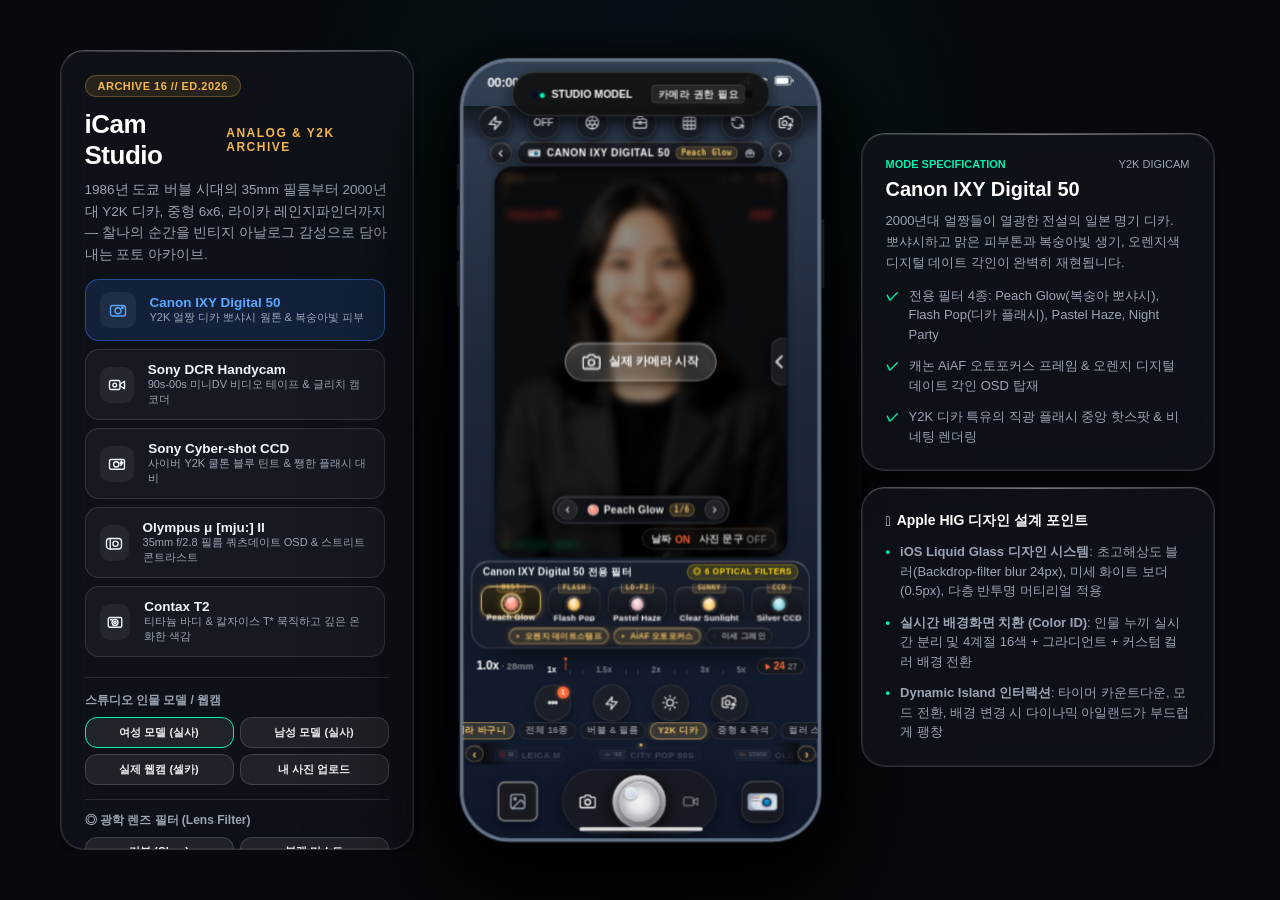
==== index.html @ 98244a09 "feat(devices): implement DeviceDetector Web APIs and universal multi-device responsive engine - Impl" ====
<!DOCTYPE html>
<html lang="ko">
<head>
  <meta charset="UTF-8">
  <meta name="viewport" content="width=device-width, initial-scale=1.0, maximum-scale=1.0, user-scalable=no, viewport-fit=cover">
  <meta name="apple-mobile-web-app-capable" content="yes">
  <meta name="apple-mobile-web-app-status-bar-style" content="black-translucent">
  <meta name="apple-mobile-web-app-title" content="SnapStudio">
  <meta name="format-detection" content="telephone=no">
  <meta name="theme-color" content="#000000">
  <title>SnapStudio - 올인원 감성 & 프로필 카메라 (iPhone 16 Pro MVP)</title>
  <link rel="stylesheet" href="style.css">
  <!-- Phosphor Icons or Clean SVG icons embedded -->
</head>
<body>

  <!-- Floating Fluid Fullscreen Exit Pill (Visible only in fluid fullscreen mode) -->
  <button id="btn-exit-fluid" class="fluid-exit-pill" style="display: none;" title="시뮬레이터 모드로 복귀">
    <svg width="12" height="12" viewBox="0 0 24 24" fill="none" stroke="currentColor" stroke-width="2.5"><rect x="5" y="2" width="14" height="20" rx="3"/><line x1="12" y1="18" x2="12.01" y2="18"/></svg>
    <span>📱 기기 프레임 모드로 복귀</span>
  </button>

  <!-- Outer Desktop Showcase Wrapper -->
  <div class="showcase-container">
    
    <!-- Left Sidebar: Project Overview & Mode Navigation -->
    <aside class="showcase-panel left-panel">
      <div class="panel-card">
        <div class="brand-badge">ARCHIVE 16 // ED.2026</div>
        <h1 class="panel-title">
          <span>iCam Studio</span>
          <span style="font-size: 12px; color: var(--accent-gold); font-weight: 700; letter-spacing: 1.5px; text-transform: uppercase;">Analog & Y2K Archive</span>
        </h1>
        <p class="panel-desc">
          1986년 도쿄 버블 시대의 35mm 필름부터 2000년대 Y2K 디카, 중형 6x6, 라이카 레인지파인더까지 — 찰나의 순간을 빈티지 아날로그 감성으로 담아내는 포토 아카이브.
        </p>

        <!-- 6 Iconic Cameras Rack Selectors -->
        <div class="panel-modes">
          <button class="panel-mode-btn active" data-cam="canon-ixy" id="p-cam-ixy">
            <div class="panel-mode-icon"><svg width="18" height="18" viewBox="0 0 24 24" fill="none" stroke="currentColor" stroke-width="1.8" stroke-linecap="round" stroke-linejoin="round"><rect x="2" y="6" width="20" height="14" rx="3"/><circle cx="12" cy="13" r="4"/><circle cx="18" cy="9" r="1" fill="currentColor"/></svg></div>
            <div>
              <div style="font-weight: 600;">Canon IXY Digital 50</div>
              <div style="font-size: 11px; color: var(--text-secondary);">Y2K 얼짱 디카 뽀샤시 웜톤 & 복숭아빛 피부</div>
            </div>
          </button>

          <button class="panel-mode-btn" data-cam="sony-handycam" id="p-cam-handy">
            <div class="panel-mode-icon"><svg width="18" height="18" viewBox="0 0 24 24" fill="none" stroke="currentColor" stroke-width="1.8" stroke-linecap="round" stroke-linejoin="round"><path d="m22 7-6 4v2l6 4V7z"/><rect x="2" y="6" width="14" height="12" rx="2"/><circle cx="9" cy="12" r="2.5"/></svg></div>
            <div>
              <div style="font-weight: 600;">Sony DCR Handycam</div>
              <div style="font-size: 11px; color: var(--text-secondary);">90s-00s 미니DV 비디오 테이프 & 글리치 캠코더</div>
            </div>
          </button>

          <button class="panel-mode-btn" data-cam="sony-cybershot" id="p-cam-cyber">
            <div class="panel-mode-icon"><svg width="18" height="18" viewBox="0 0 24 24" fill="none" stroke="currentColor" stroke-width="1.8" stroke-linecap="round" stroke-linejoin="round"><rect x="2" y="6" width="20" height="13" rx="2"/><circle cx="11" cy="12.5" r="3.5"/><polygon points="18 8 16 11 18 11 17 14 20 10 18 10" fill="currentColor"/></svg></div>
            <div>
              <div style="font-weight: 600;">Sony Cyber-shot CCD</div>
              <div style="font-size: 11px; color: var(--text-secondary);">사이버 Y2K 쿨톤 블루 틴트 & 쨍한 플래시 대비</div>
            </div>
          </button>

          <button class="panel-mode-btn" data-cam="olympus-mju" id="p-cam-olympus">
            <div class="panel-mode-icon"><svg width="18" height="18" viewBox="0 0 24 24" fill="none" stroke="currentColor" stroke-width="1.8" stroke-linecap="round" stroke-linejoin="round"><rect x="2" y="6" width="20" height="14" rx="4"/><path d="M7 6v14"/><circle cx="14" cy="13" r="3.5"/></svg></div>
            <div>
              <div style="font-weight: 600;">Olympus μ [mju:] II</div>
              <div style="font-size: 11px; color: var(--text-secondary);">35mm f/2.8 필름 쿼츠데이트 OSD & 스트리트 콘트라스트</div>
            </div>
          </button>

          <button class="panel-mode-btn" data-cam="contax-t2" id="p-cam-contax">
            <div class="panel-mode-icon"><svg width="18" height="18" viewBox="0 0 24 24" fill="none" stroke="currentColor" stroke-width="1.8" stroke-linecap="round" stroke-linejoin="round"><rect x="3" y="6" width="18" height="13" rx="2"/><circle cx="12" cy="12.5" r="4"/><circle cx="12" cy="12.5" r="1.5"/><line x1="6" y1="9" x2="8" y2="9"/></svg></div>
            <div>
              <div style="font-weight: 600;">Contax T2</div>
              <div style="font-size: 11px; color: var(--text-secondary);">티타늄 바디 & 칼자이스 T* 묵직하고 깊은 온화한 색감</div>
            </div>
          </button>

          <button class="panel-mode-btn" data-cam="ricoh-gr" id="p-cam-ricoh">
            <div class="panel-mode-icon"><svg width="18" height="18" viewBox="0 0 24 24" fill="none" stroke="currentColor" stroke-width="1.8" stroke-linecap="round" stroke-linejoin="round"><rect x="2" y="6" width="20" height="13" rx="2"/><circle cx="10" cy="12.5" r="3.5"/><path d="M17 10h3v5h-3z"/></svg></div>
            <div>
              <div style="font-weight: 600;">Ricoh GR Digital</div>
              <div style="font-size: 11px; color: var(--text-secondary);">모리야마 다이도 고대비 흑백 & 스냅 포커스 슈터</div>
            </div>
          </button>

          <button class="panel-mode-btn" data-cam="leica-m" id="p-cam-leica">
            <div class="panel-mode-icon"><svg width="18" height="18" viewBox="0 0 24 24" fill="none" stroke="currentColor" stroke-width="1.8" stroke-linecap="round" stroke-linejoin="round"><rect x="2" y="6" width="20" height="13" rx="2"/><circle cx="13" cy="12.5" r="4"/><circle cx="6" cy="9.5" r="1.5" fill="#ff453a" stroke="#ff453a"/><rect x="16" y="8" width="3" height="2" rx="0.5"/></svg></div>
            <div>
              <div style="font-weight: 600;">Leica M System</div>
              <div style="font-size: 11px; color: var(--text-secondary);">레인지파인더 이중합치 포커스 & 즈미룩스 50mm 톤</div>
            </div>
          </button>

          <button class="panel-mode-btn" data-cam="citypop-80s" id="p-cam-citypop">
            <div class="panel-mode-icon"><svg width="18" height="18" viewBox="0 0 24 24" fill="none" stroke="currentColor" stroke-width="1.8" stroke-linecap="round" stroke-linejoin="round"><rect x="2" y="5" width="20" height="14" rx="2"/><circle cx="8" cy="12" r="2.5"/><circle cx="16" cy="12" r="2.5"/><path d="M8 14.5h8"/></svg></div>
            <div>
              <div style="font-weight: 600;">City Pop 80s</div>
              <div style="font-size: 11px; color: var(--text-secondary);">80년대 레트로 카세트 OSD & 퍼플/앰버 선셋 네온</div>
            </div>
          </button>

          <button class="panel-mode-btn" data-cam="oldfilm-35mm" id="p-cam-oldfilm">
            <div class="panel-mode-icon"><svg width="18" height="18" viewBox="0 0 24 24" fill="none" stroke="currentColor" stroke-width="1.8" stroke-linecap="round" stroke-linejoin="round"><rect x="4" y="4" width="12" height="16" rx="2"/><rect x="16" y="8" width="4" height="8" rx="1"/><circle cx="10" cy="8" r="1.5"/><circle cx="10" cy="12" r="1.5"/><circle cx="10" cy="16" r="1.5"/></svg></div>
            <div>
              <div style="font-weight: 600;">Old Film 35mm</div>
              <div style="font-size: 11px; color: var(--text-secondary);">CineStill 붉은 할레이션 & 코닥 포트라 400 필름</div>
            </div>
          </button>

          <button class="panel-mode-btn" data-cam="instax-mini" id="p-cam-instax">
            <div class="panel-mode-icon"><svg width="18" height="18" viewBox="0 0 24 24" fill="none" stroke="currentColor" stroke-width="1.8" stroke-linecap="round" stroke-linejoin="round"><rect x="4" y="3" width="16" height="18" rx="2"/><rect x="6.5" y="5.5" width="11" height="10" rx="1"/><circle cx="12" cy="18" r="0.75" fill="currentColor"/></svg></div>
            <div>
              <div style="font-weight: 600;">Fuji Instax & Polaroid</div>
              <div style="font-size: 11px; color: var(--text-secondary);">서명 프레임 즉석인화 & 파스텔 아날로그 감성</div>
            </div>
          </button>

          <button class="panel-mode-btn" data-cam="sihyun-color" id="p-cam-color">
            <div class="panel-mode-icon"><svg width="18" height="18" viewBox="0 0 24 24" fill="none" stroke="currentColor" stroke-width="1.8" stroke-linecap="round" stroke-linejoin="round"><circle cx="12" cy="12" r="9"/><circle cx="12" cy="7" r="1.5" fill="currentColor"/><circle cx="16" cy="10" r="1.5" fill="currentColor"/><circle cx="15" cy="15" r="1.5" fill="currentColor"/><circle cx="9" cy="14" r="1.5" fill="currentColor"/></svg></div>
            <div>
              <div style="font-weight: 600;">Personal Color Studio</div>
              <div style="font-size: 11px; color: var(--accent-mint); font-weight: 700;">실시간 배경색·사진 라이브 치환 스튜디오</div>
            </div>
          </button>

          <button class="panel-mode-btn" data-cam="passport-id" id="p-cam-passport">
            <div class="panel-mode-icon"><svg width="18" height="18" viewBox="0 0 24 24" fill="none" stroke="currentColor" stroke-width="1.8" stroke-linecap="round" stroke-linejoin="round"><rect x="3" y="4" width="18" height="16" rx="2"/><circle cx="9" cy="11" r="2.5"/><path d="M5.5 17c0-2 1.5-3 3.5-3s3.5 1 3.5 3"/><line x1="14" y1="9" x2="19" y2="9"/><line x1="14" y1="13" x2="19" y2="13"/></svg></div>
            <div>
              <div style="font-weight: 600;">여권 / 신분증 규격 카메라</div>
              <div style="font-size: 11px; color: var(--text-secondary);">정수리·눈·턱 정밀 규격선 & 4x6 인화 시트</div>
            </div>
          </button>

          <button class="panel-mode-btn" data-cam="hasselblad-500cm" id="p-cam-hassel">
            <div class="panel-mode-icon"><svg width="18" height="18" viewBox="0 0 24 24" fill="none" stroke="currentColor" stroke-width="1.8" stroke-linecap="round" stroke-linejoin="round"><rect x="4" y="5" width="16" height="16" rx="2"/><circle cx="12" cy="13" r="4"/><path d="M7 5V3h10v2"/></svg></div>
            <div>
              <div style="font-weight: 600;">Hasselblad 500C/M</div>
              <div style="font-size: 11px; color: var(--text-secondary);">6x6 중형 웨이스트파인더 & 칼자이스 플라나 80mm</div>
            </div>
          </button>

          <button class="panel-mode-btn" data-cam="polaroid-sx70" id="p-cam-sx70">
            <div class="panel-mode-icon"><svg width="18" height="18" viewBox="0 0 24 24" fill="none" stroke="currentColor" stroke-width="1.8" stroke-linecap="round" stroke-linejoin="round"><path d="m3 19 3-11 12 3 3 8z"/><polygon points="6 8 12 4 18 11"/><circle cx="12" cy="14" r="2.5"/></svg></div>
            <div>
              <div style="font-weight: 600;">Polaroid SX-70</div>
              <div style="font-size: 11px; color: var(--text-secondary);">1972 빈티지 접이식 랜드 카메라 & 에이징 즉석사진</div>
            </div>
          </button>

          <button class="panel-mode-btn" data-cam="fuji-quicksnap" id="p-cam-quicksnap">
            <div class="panel-mode-icon"><svg width="18" height="18" viewBox="0 0 24 24" fill="none" stroke="currentColor" stroke-width="1.8" stroke-linecap="round" stroke-linejoin="round"><rect x="2" y="6" width="20" height="13" rx="2"/><circle cx="10" cy="12.5" r="3"/><circle cx="18" cy="9" r="1.5" fill="currentColor"/><path d="M2 10h5"/></svg></div>
            <div>
              <div style="font-weight: 600;">Fuji QuickSnap (写ルンです)</div>
              <div style="font-size: 11px; color: var(--accent-mint); font-weight: 700;">1986 버블시대 일회용 데이트스탬프</div>
            </div>
          </button>

          <button class="panel-mode-btn" data-cam="kyocera-samurai" id="p-cam-samurai">
            <div class="panel-mode-icon"><svg width="18" height="18" viewBox="0 0 24 24" fill="none" stroke="currentColor" stroke-width="1.8" stroke-linecap="round" stroke-linejoin="round"><rect x="5" y="3" width="14" height="18" rx="3"/><circle cx="12" cy="10" r="3.5"/><line x1="12" y1="3" x2="12" y2="21" stroke-dasharray="2 2"/><rect x="8" y="16" width="8" height="3" rx="1"/></svg></div>
            <div>
              <div style="font-weight: 600;">Kyocera Samurai X3.0</div>
              <div style="font-size: 11px; color: var(--accent-mint); font-weight: 700;">1988 사이버 하프프레임 72컷 SLR</div>
            </div>
          </button>
        </div>

        <div style="margin-top: 18px; padding-top: 14px; border-top: 1px solid var(--border-subtle);">
          <div style="font-size: 12px; font-weight: 600; color: var(--text-secondary); margin-bottom: 8px;">스튜디오 인물 모델 / 웹캠</div>
          <div style="display: grid; grid-template-columns: 1fr 1fr; gap: 6px; margin-bottom: 6px;">
            <button class="btn-secondary active" id="btn-use-female" style="padding: 7px; font-size: 11px; border: 1px solid var(--accent-mint);">여성 모델 (실사)</button>
            <button class="btn-secondary" id="btn-use-male" style="padding: 7px; font-size: 11px;">남성 모델 (실사)</button>
          </div>
          <div style="display: flex; gap: 6px;">
            <button class="btn-secondary" id="btn-use-webcam" style="flex: 1; padding: 7px; font-size: 11px;">실제 웹캠 (셀카)</button>
            <label class="btn-secondary" style="flex: 1; padding: 7px; font-size: 11px; text-align: center; cursor: pointer;" title="내 사진 불러오기">
              내 사진 업로드
              <input type="file" id="user-photo-upload" accept="image/*" style="display: none;">
            </label>
          </div>
        <!-- Optical Lens Filter Selection in Sidebar -->
        <div style="margin-top: 14px; padding-top: 12px; border-top: 1px solid var(--border-subtle);">
          <div style="font-size: 12px; font-weight: 600; color: var(--text-secondary); margin-bottom: 8px;">
            ◎ 광학 렌즈 필터 (Lens Filter)
          </div>
          <div class="sidebar-lens-grid" style="display: grid; grid-template-columns: 1fr 1fr; gap: 6px;">
            <button class="btn-secondary sidebar-lens-btn active" data-lens="none" style="padding: 6px; font-size: 11px;">기본 (Clear)</button>
            <button class="btn-secondary sidebar-lens-btn" data-lens="mist" style="padding: 6px; font-size: 11px;">블랙 미스트</button>
            <button class="btn-secondary sidebar-lens-btn" data-lens="star" style="padding: 6px; font-size: 11px;">크로스 4X</button>
            <button class="btn-secondary sidebar-lens-btn" data-lens="streak" style="padding: 6px; font-size: 11px;">블루 스트릭</button>
            <button class="btn-secondary sidebar-lens-btn" data-lens="prism" style="padding: 6px; font-size: 11px;">프리즘 분광</button>
            <button class="btn-secondary sidebar-lens-btn" data-lens="cpl" style="padding: 6px; font-size: 11px;">CPL 편광</button>
          </div>
        </div>

        <button class="panel-action-btn" id="btn-open-print-sheet-sidebar">
          <span>4x6인치 8분할 인쇄 시트 열기</span>
        </button>

        <button class="panel-action-btn" id="sidebar-btn-gallery" style="margin-top: 8px; background: linear-gradient(135deg, rgba(0,229,255,0.18), rgba(0,180,216,0.18)); border-color: rgba(0,229,255,0.4);">
          <span>사진 갤러리 & EXIF 뷰어 (<span id="sidebar-gallery-count">0</span>)</span>
        </button>
        <!-- Universal Multi-Device & Cross-Platform Switcher (iPhone, Galaxy, iPad, Fluid) -->
        <div style="margin-top: 14px; padding-top: 12px; border-top: 1px solid var(--border-subtle);">
          <div style="display: flex; align-items: center; justify-content: space-between; margin-bottom: 6px;">
            <div style="font-size: 12px; font-weight: 700; color: var(--accent-mint);">멀티 디바이스 뷰포트 프리뷰</div>
            <span style="font-size: 10px; color: var(--text-secondary);" id="active-viewport-dim">393 × 852 pt</span>
          </div>

          <!-- ⚡️ Auto Fluid Fullscreen Button -->
          <button class="btn-secondary device-select-btn" data-device="fluid" data-width="100%" data-height="100%" data-radius="0" style="width: 100%; margin-bottom: 7px; padding: 7px 10px; font-size: 11px; text-align: left; background: rgba(0, 229, 255, 0.08); border-color: rgba(0, 229, 255, 0.35);">
            <div style="display: flex; align-items: center; justify-content: space-between;">
              <b style="color: var(--accent-mint);">⚡️ 내 브라우저 100% 맞춤 (Fluid Fullscreen)</b>
              <span style="font-size: 8.5px; padding: 1px 5px; border-radius: 4px; background: rgba(0, 229, 255, 0.2); color: #fff;">ZERO BEZEL</span>
            </div>
            <span style="font-size: 9px; color: var(--text-secondary);">실제 접속 기기(스마트폰/태블릿/모니터) 100vw × 100dvh 완전 반응형</span>
          </button>

          <div style="display: grid; grid-template-columns: 1fr 1fr; gap: 5px; margin-bottom: 8px;">
            <button class="btn-secondary device-select-btn active" data-device="standard" data-width="393" data-height="852" data-radius="54" style="padding: 6px; font-size: 10.5px; text-align: left;">
              <b>iPhone 16 Pro</b><br><span style="font-size: 9px; color: var(--text-secondary);">393×852 (iOS 대표)</span>
            </button>
            <button class="btn-secondary device-select-btn" data-device="galaxy" data-width="412" data-height="915" data-radius="40" style="padding: 6px; font-size: 10.5px; text-align: left;">
              <b>Galaxy S24 Ultra</b><br><span style="font-size: 9px; color: var(--text-secondary);">412×915 (Android 1위)</span>
            </button>
            <button class="btn-secondary device-select-btn" data-device="tablet" data-width="768" data-height="1024" data-radius="28" style="padding: 6px; font-size: 10.5px; text-align: left;">
              <b>iPad Pro / Tablet</b><br><span style="font-size: 9px; color: var(--text-secondary);">768×1024 (대화면 스튜디오)</span>
            </button>
            <button class="btn-secondary device-select-btn" data-device="fold" data-width="884" data-height="1104" data-radius="24" style="padding: 6px; font-size: 10.5px; text-align: left;">
              <b>Galaxy Z Fold</b><br><span style="font-size: 9px; color: var(--text-secondary);">884×1104 (폴더블 대화면)</span>
            </button>
            <button class="btn-secondary device-select-btn" data-device="max" data-width="430" data-height="932" data-radius="55" style="padding: 6px; font-size: 10.5px; text-align: left;">
              <b>16 Pro Max</b><br><span style="font-size: 9px; color: var(--text-secondary);">430×932 (대화면 노치)</span>
            </button>
            <button class="btn-secondary device-select-btn" data-device="se" data-width="375" data-height="667" data-radius="20" style="padding: 6px; font-size: 10.5px; text-align: left;">
              <b>iPhone SE 2/3</b><br><span style="font-size: 9px; color: var(--text-secondary);">375×667 (홈버튼 SE)</span>
            </button>
          </div>

          <!-- Browser Live Hardware Info HUD Card -->
          <div style="background: rgba(255, 255, 255, 0.03); border: 1px solid rgba(255, 255, 255, 0.08); border-radius: 8px; padding: 8px 10px; margin-bottom: 8px; font-size: 9.5px; line-height: 1.45;">
            <div style="display: flex; align-items: center; justify-content: space-between; margin-bottom: 4px; font-weight: 700; color: #fff;">
              <span style="display: flex; align-items: center; gap: 4px;">
                <span style="display: inline-block; width: 6px; height: 6px; border-radius: 50%; background: #00e5ff; box-shadow: 0 0 6px #00e5ff;"></span>
                📡 브라우저 하드웨어 실시간 감지
              </span>
              <span id="hud-live-orientation" style="color: var(--accent-mint); font-size: 9px;">세로 (Portrait)</span>
            </div>
            <div style="display: grid; grid-template-columns: 75px 1fr; gap: 2px; color: var(--text-secondary);">
              <span>기기 / OS:</span><span id="hud-device-brand" style="color: #fff; font-weight: 600;">감지 중...</span>
              <span>물리 해상도:</span><span id="hud-screen-resolution" style="color: #fff;">감지 중...</span>
              <span>브라우저 뷰포트:</span><span id="hud-live-viewport" style="color: #fff;">감지 중...</span>
              <span>입력 장치:</span><span id="hud-touch-support" style="color: #fff;">감지 중...</span>
            </div>
          </div>

          <div style="font-size: 11px; font-weight: 700; color: var(--text-secondary); margin-bottom: 5px;">
            OS 테마 & 렌더링 스타일
          </div>
          <div style="display: flex; gap: 5px;">
            <button class="btn-secondary ios-ver-btn active" data-ios="18" style="flex: 1; padding: 5px; font-size: 10px;">iOS 18</button>
            <button class="btn-secondary ios-ver-btn" data-ios="17" style="flex: 1; padding: 5px; font-size: 10px;">iOS 17</button>
            <button class="btn-secondary ios-ver-btn" data-ios="android" style="flex: 1; padding: 5px; font-size: 10px;">Android 14</button>
          </div>

          <div style="font-size: 11px; font-weight: 700; color: var(--accent-mint); margin-top: 10px; margin-bottom: 5px;">
            화면 방향 (Orientation)
          </div>
          <div style="display: flex; gap: 5px;">
            <button class="btn-secondary orientation-btn active" id="btn-orient-portrait" data-orientation="portrait" style="flex: 1; padding: 6px; font-size: 10.5px;">
              📱 세로 모드 (3:4)
            </button>
            <button class="btn-secondary orientation-btn" id="btn-orient-landscape" data-orientation="landscape" style="flex: 1; padding: 6px; font-size: 10.5px;">
              🔄 가로 모드 (4:3)
            </button>
          </div>
        </div>
      </div>

      <!-- Quick Tips Card -->
      <div class="panel-card" style="padding: 18px 22px;">
        <div style="font-size: 12px; font-weight: 700; color: var(--text-secondary); text-transform: uppercase; letter-spacing: 0.5px;">조작 팁</div>
        <div class="key-hints">
          <span class="key-chip">Space : 셔터 촬영</span>
          <span class="key-chip">R : 가로/세로 회전</span>
          <span class="key-chip">1 : Vintage 모드</span>
          <span class="key-chip">2 : Standard ID</span>
          <span class="key-chip">3 : Color ID</span>
        </div>
      </div>
    </aside>

    <!-- Center: iPhone 16 Pro Frame -->
    <main class="device-wrapper device-standard">
      
      <!-- Hardware Buttons (Mock) -->
      <div class="device-hardware-buttons">
        <div class="hw-button hw-action" title="Action Button"></div>
        <div class="hw-button hw-vol-up" id="hw-vol-up-btn" title="Volume Up (Shutter)"></div>
        <div class="hw-button hw-vol-down" id="hw-vol-down-btn" title="Volume Down (Shutter)"></div>
        <div class="hw-button hw-power" title="Power Button"></div>
      </div>

      <!-- iPhone Body -->
      <div class="iphone-frame">
        
        <!-- iOS Status Bar -->
        <header class="ios-status-bar">
          <div class="status-time" id="status-time">9:41</div>
          <div class="status-icons">
            <svg width="14" height="12" viewBox="0 0 16 12" fill="#fff"><path d="M1 9.5C1 8.67 1.67 8 2.5 8H4v3.5H2.5C1.67 11.5 1 10.83 1 10V9.5zM6 6c0-.83.67-1.5 1.5-1.5H9v7H7.5C6.67 11.5 6 10.83 6 10V6zM11 2.5C11 1.67 11.67 1 12.5 1H14v10.5h-1.5c-.83 0-1.5-.67-1.5-1.5V2.5z"/></svg>
            <svg width="14" height="12" viewBox="0 0 16 12" fill="#fff"><path d="M8 2.5C5.2 2.5 2.7 3.6.9 5.5l1.4 1.4C3.8 5.4 5.8 4.5 8 4.5s4.2.9 5.7 2.4l1.4-1.4C13.3 3.6 10.8 2.5 8 2.5zm0 4c-1.7 0-3.2.7-4.3 1.8l1.4 1.4c.8-.8 1.8-1.2 2.9-1.2s2.1.4 2.9 1.2l1.4-1.4C11.2 7.2 9.7 6.5 8 6.5zm0 4c-.8 0-1.5.7-1.5 1.5S7.2 13.5 8 13.5s1.5-.7 1.5-1.5S8.8 10.5 8 10.5z"/></svg>
            <svg width="22" height="11" viewBox="0 0 25 12" fill="none"><rect x="0.5" y="0.5" width="21" height="11" rx="3.5" stroke="#fff"/><rect x="2" y="2" width="16" height="8" rx="2" fill="#fff"/><path d="M23 4v4c.8 0 1.5-.7 1.5-1.5v-1c0-.8-.7-1.5-1.5-1.5z" fill="#fff"/></svg>
          </div>
        </header>

        <!-- Dynamic Island -->
        <div class="dynamic-island" id="dynamic-island">
          <div class="island-camera-cutout"></div>
          <div class="island-content" id="island-content">
            <span style="display: flex; align-items: center; gap: 6px;">
              <span style="color: var(--accent-mint); font-size: 13px;">●</span>
              <span id="island-label">SnapStudio</span>
            </span>
            <span id="island-extra" class="island-extra-badge">READY</span>
          </div>
          <div class="island-sensor"></div>
        </div>

        <!-- Camera App Surface -->
        <div class="camera-app">

          <!-- Top Utility Toolbar -->
          <nav class="camera-top-toolbar">
            <button class="toolbar-btn" id="btn-flash" title="플래시">
              <svg class="tb-svg" width="17" height="17" viewBox="0 0 24 24" fill="none" stroke="currentColor" stroke-width="2" stroke-linecap="round" stroke-linejoin="round"><polygon points="13 2 3 14 12 14 11 22 21 10 12 10 13 2"/></svg>
            </button>
            <button class="toolbar-btn" id="btn-timer" title="타이머">
              <span id="timer-text" style="font-size: 11px; font-weight: 800; letter-spacing: -0.2px;">OFF</span>
            </button>
            <button class="toolbar-btn" id="btn-lens" title="광학 렌즈 필터 (미스트, 스타, 스트릭, 프리즘, CPL)">
              <svg class="tb-svg" width="18" height="18" viewBox="0 0 24 24" fill="none" stroke="currentColor" stroke-width="1.8" stroke-linecap="round" stroke-linejoin="round"><circle cx="12" cy="12" r="9"/><circle cx="12" cy="12" r="3.5"/><path d="M12 3v5.5"/><path d="m19.8 7.5-4.8 2.8"/><path d="m19.8 16.5-4.8-2.8"/><path d="M12 21v-5.5"/><path d="m4.2 16.5 4.8-2.8"/><path d="m4.2 7.5 4.8 2.8"/></svg>
            </button>
            <button class="toolbar-btn" id="btn-camera-bag" title="16종 카메라 보관함 (Camera Bag)">
              <svg class="tb-svg" width="18" height="18" viewBox="0 0 24 24" fill="none" stroke="currentColor" stroke-width="1.8" stroke-linecap="round" stroke-linejoin="round"><rect x="3" y="7" width="18" height="13" rx="2"/><path d="M16 7V5a2 2 0 0 0-2-2h-4a2 2 0 0 0-2 2v2"/><line x1="3" y1="12" x2="21" y2="12"/><circle cx="12" cy="12" r="2"/></svg>
            </button>
            <button class="toolbar-btn" id="btn-grid" title="격자 안내선">
              <svg class="tb-svg" width="17" height="17" viewBox="0 0 24 24" fill="none" stroke="currentColor" stroke-width="1.8" stroke-linecap="round" stroke-linejoin="round"><rect x="3" y="3" width="18" height="18" rx="2"/><line x1="9" y1="3" x2="9" y2="21"/><line x1="15" y1="3" x2="15" y2="21"/><line x1="3" y1="9" x2="21" y2="9"/><line x1="3" y1="15" x2="21" y2="15"/></svg>
            </button>
            <button class="toolbar-btn" id="btn-rotate-orientation" title="가로/세로 화면 회전 (R)">
              <svg class="tb-svg" width="16" height="16" viewBox="0 0 24 24" fill="none" stroke="currentColor" stroke-width="2" stroke-linecap="round" stroke-linejoin="round"><path d="M21 12a9 9 0 0 0-9-9 9.75 9.75 0 0 0-6.74 2.74L3 8"/><path d="M3 3v5h5"/><path d="M3 12a9 9 0 0 0 9 9 9.75 9.75 0 0 0 6.74-2.74L21 16"/><path d="M16 16h5v5"/></svg>
            </button>
            <button class="toolbar-btn" id="btn-flip" title="카메라/모델 전환">
              <svg class="tb-svg" width="17" height="17" viewBox="0 0 24 24" fill="none" stroke="currentColor" stroke-width="2" stroke-linecap="round" stroke-linejoin="round"><path d="M11 19H4a2 2 0 0 1-2-2V7a2 2 0 0 1 2-2h3l2-3h6l2 3h3a2 2 0 0 1 2 2v4"/><circle cx="10" cy="12" r="3.5"/><path d="m16 16 3-3 3 3"/><path d="M19 13v6a2 2 0 0 1-2 2h-2"/></svg>
            </button>
          </nav>

          <!-- Optical Lens Filter Popover Dropdown -->
          <div class="lens-filter-popover" id="lens-filter-popover">
            <div class="lens-popover-header">
              <span class="lens-popover-title">◎ 광학 렌즈 필터 (Lens Filter)</span>
              <span class="lens-popover-close" id="btn-close-lens-popover">✕</span>
            </div>
            <div class="lens-pill-group">
              <button class="lens-pill-btn active" data-lens="none">기본 (Clear)</button>
              <button class="lens-pill-btn" data-lens="mist">블랙 미스트</button>
              <button class="lens-pill-btn" data-lens="star">크로스 4X</button>
              <button class="lens-pill-btn" data-lens="star6">6날 스타 조리개</button>
              <button class="lens-pill-btn" data-lens="streak">블루 스트릭</button>
              <button class="lens-pill-btn" data-lens="prism">프리즘 분광</button>
              <button class="lens-pill-btn" data-lens="cpl">CPL 편광</button>
            </div>
          </div>

          <!-- Real-time Active Camera Model Badge HUD with Ergonomic Steppers (Clean top placement) -->
          <div class="camera-model-badge-container">
            <button class="cam-badge-step-btn" id="btn-cam-prev" title="이전 카메라 (좌로 스와이프)">
              <svg width="11" height="11" viewBox="0 0 24 24" fill="none" stroke="currentColor" stroke-width="3" stroke-linecap="round" stroke-linejoin="round"><path d="m15 18-6-6 6-6"/></svg>
            </button>
            <div class="camera-model-badge" id="camera-model-badge" title="탭하여 16종 카메라 보관함(Camera Bag) 열기">
              <span class="cam-badge-icon" id="cam-badge-icon">
                <svg width="13" height="13" viewBox="0 0 24 24" fill="none" stroke="currentColor" stroke-width="2" stroke-linecap="round" stroke-linejoin="round"><path d="M23 19a2 2 0 0 1-2 2H3a2 2 0 0 1-2-2V8a2 2 0 0 1 2-2h4l2-3h6l2 3h4a2 2 0 0 1 2 2z"/><circle cx="12" cy="13" r="4"/></svg>
              </span>
              <span class="cam-badge-title" id="cam-badge-title">Canon IXY Digital 50</span>
              <span class="cam-badge-sub" id="cam-badge-sub">Peach Glow</span>
              <span class="cam-badge-bag-hint">
                <svg width="11" height="11" viewBox="0 0 24 24" fill="none" stroke="currentColor" stroke-width="2" stroke-linecap="round" stroke-linejoin="round"><rect x="3" y="7" width="18" height="13" rx="2"/><path d="M16 7V5a2 2 0 0 0-2-2h-4a2 2 0 0 0-2 2v2"/><line x1="3" y1="12" x2="21" y2="12"/><circle cx="12" cy="12" r="2"/></svg>
              </span>
            </div>
            <button class="cam-badge-step-btn" id="btn-cam-next" title="다음 카메라 (우로 스와이프)">
              <svg width="11" height="11" viewBox="0 0 24 24" fill="none" stroke="currentColor" stroke-width="3" stroke-linecap="round" stroke-linejoin="round"><path d="m9 18 6-6-6-6"/></svg>
            </button>
          </div>

          <!-- Central Viewfinder Area -->
          <div class="viewfinder-container" id="viewfinder">
            <!-- Hip Rangefinder Optical Viewfinder Overlay (Fine Crop Brackets & Exposure HUD) -->
            <div class="rangefinder-hud-overlay" id="rangefinder-hud">
              <div class="rf-bracket rf-tl"></div>
              <div class="rf-bracket rf-tr"></div>
              <div class="rf-bracket rf-bl"></div>
              <div class="rf-bracket rf-br"></div>
              <div class="rf-center-target">
                <div class="rf-target-ring"></div>
                <div class="rf-target-cross"></div>
              </div>
              <div class="rf-hud-top">
                <span class="rf-hud-pill">35mm F/2.0</span>
                <span class="rf-hud-pill" id="rf-exp-counter">[ 24 / 36 ]</span>
              </div>
              <div class="rf-hud-bottom">
                <span class="rf-meter-status">● OPTICAL READY</span>
                <span class="rf-meter-iso">ISO 400 • 1/125s</span>
              </div>
            </div>

            <!-- FIMO Tactile Viewfinder Orange Corner Brackets & Center Reticle -->
            <div class="fimo-vf-brackets" id="fimo-vf-brackets">
              <div class="fimo-bracket fimo-bracket-tl"></div>
              <div class="fimo-bracket fimo-bracket-tr"></div>
              <div class="fimo-bracket fimo-bracket-bl"></div>
              <div class="fimo-bracket fimo-bracket-br"></div>
              <div class="fimo-center-focus-box" id="fimo-center-focus-box"></div>
            </div>

            <!-- FIMO Status Line (날짜 ON / 사진 문구 OFF) -->
            <div class="fimo-vf-status-line" id="fimo-vf-status-line">
              <span class="fimo-status-date active" id="fimo-toggle-date" title="날짜 스탬프 켜기/끄기">날짜 <b class="fimo-val-on">ON</b></span>
              <span class="fimo-status-caption" id="fimo-toggle-caption" title="사진 문구 켜기/끄기">사진 문구 <b class="fimo-val-off">OFF</b></span>
            </div>

            <!-- FIMO Right Edge Floating Drawer Tab (‹) -->
            <button class="fimo-vf-drawer-tab" id="fimo-vf-drawer-tab" title="16종 카메라 쇼케이스 열기">
              <svg width="10" height="16" viewBox="0 0 10 16" fill="none"><path d="M8 2L2 8L8 14" stroke="currentColor" stroke-width="2.2" stroke-linecap="round" stroke-linejoin="round"/></svg>
            </button>

            <!-- Camera Enable Prompt Overlay -->
            <div class="camera-prompt-overlay" id="camera-prompt-overlay" style="display: none;">
              <button class="btn-start-camera" id="btn-start-camera" title="실제 카메라(웹캠) 시작">
                <svg width="20" height="20" viewBox="0 0 24 24" fill="none" stroke="currentColor" stroke-width="2" stroke-linecap="round" stroke-linejoin="round"><path d="M23 19a2 2 0 0 1-2 2H3a2 2 0 0 1-2-2V8a2 2 0 0 1 2-2h4l2-3h6l2 3h4a2 2 0 0 1 2 2z"/><circle cx="12" cy="13" r="4"/></svg>
                <span>실제 카메라 시작</span>
              </button>
            </div>

            <!-- Real-time Background Layer (Color ID Studio Live Background) -->
            <div class="viewfinder-bg-layer" id="viewfinder-bg"></div>

            <!-- Subject Foreground Media (Video Webcam or Canvas Model) -->
            <video id="camera-video" class="viewfinder-media" autoplay playsinline muted style="display: none;"></video>
            <canvas id="model-canvas" class="viewfinder-media" width="780" height="1040"></canvas>

            <!-- Dynamic Light-Source Tracking Optical Lens Flare Canvas -->
            <canvas id="lens-dynamic-canvas" class="lens-dynamic-canvas" width="780" height="1040"></canvas>

            <!-- Optical Lens Filter Overlay FX Layers -->
            <div class="lens-fx-layer lens-mist-layer" id="lens-layer-mist"></div>
            <div class="lens-fx-layer lens-star-layer" id="lens-layer-star"></div>
            <div class="lens-fx-layer lens-star6-layer" id="lens-layer-star6"></div>
            <div class="lens-fx-layer lens-streak-layer" id="lens-layer-streak"></div>
            <div class="lens-fx-layer lens-prism-layer" id="lens-layer-prism"></div>
            <div class="lens-fx-layer lens-cpl-layer" id="lens-layer-cpl"></div>

            <!-- 3x3 Composition Grid -->
            <div class="grid-overlay" id="grid-overlay">
              <div class="grid-cell"></div><div class="grid-cell"></div><div class="grid-cell"></div>
              <div class="grid-cell"></div><div class="grid-cell"></div><div class="grid-cell"></div>
              <div class="grid-cell"></div><div class="grid-cell"></div><div class="grid-cell"></div>
            </div>

            <!-- Mode 1: Vintage Film Overlays -->
            <div class="film-grain-layer" id="film-grain-layer">
              <svg width="100%" height="100%">
                <filter id="noiseFilter">
                  <feTurbulence type="fractalNoise" baseFrequency="0.8" numOctaves="3" stitchTiles="stitch"/>
                  <feColorMatrix type="saturate" values="0"/>
                </filter>
                <filter id="spectralMatrixFilter">
                  <feColorMatrix id="spectralMatrixNode" type="matrix" values="1 0 0 0 0  0 1 0 0 0  0 0 1 0 0  0 0 0 1 0"/>
                </filter>
                <rect width="100%" height="100%" filter="url(#noiseFilter)"/>
              </svg>
            </div>
            
            <div class="light-leak-overlay" id="light-leak"></div>
            <div class="polaroid-frame-overlay" id="polaroid-frame"></div>
            
            <!-- Instax Mini Signature Card Frame -->
            <div class="instax-mini-overlay" id="instax-frame">
              <div class="instax-inner-cutout"></div>
              <div class="instax-bottom-brand">
                <span class="instax-brand-logo">instax <i>mini</i></span>
                <span class="instax-date-stamp">'26 10 05</span>
              </div>
            </div>

            <!-- Sony Handycam DCR Camcorder OSD -->
            <div class="camcorder-osd sony-handycam-osd" id="sony-handycam-osd">
              <div class="cam-top-row">
                <div class="cam-rec-badge">
                  <div class="cam-rec-dot"></div>
                  <span>REC</span>
                </div>
                <span class="cam-sp-mode">SP 0:00:14</span>
                <span class="cam-brand-tag">SONY DCR</span>
              </div>
              <div class="cam-mid-crosshair">
                <div class="cam-bracket cam-bracket-tl"></div>
                <div class="cam-bracket cam-bracket-br"></div>
              </div>
              <div class="cam-bottom-osd">
                <span>Hi-Fi STEREO [DV]</span>
                <span>BATT ▮▮▮▯</span>
              </div>
            </div>

            <!-- VHS Tape Glitch / Scanline OSD -->
            <div class="vhs-tape-osd" id="vhs-tape-osd">
              <div class="vhs-scanlines"></div>
              <div class="vhs-hud-top">
                <span class="vhs-play-badge">PLAY ▶</span>
                <span class="vhs-timecode">0:12:45 SP</span>
              </div>
              <div class="vhs-hud-bottom">
                <span>AUTO TRACKING</span>
                <span>NTSC-U</span>
              </div>
            </div>

            <!-- Sony Cyber-shot CCD OSD -->
            <div class="sony-cybershot-osd" id="sony-cybershot-osd">
              <div class="sony-cs-top">
                <span class="sony-cs-logo">Cyber-shot</span>
                <span class="sony-cs-mp">5.1 MEGAPIXELS</span>
              </div>
              <div class="sony-cs-focus-box">
                <div class="cs-corner cs-tl"></div>
                <div class="cs-corner cs-tr"></div>
                <div class="cs-corner cs-bl"></div>
                <div class="cs-corner cs-br"></div>
              </div>
              <div class="sony-cs-bottom">
                <span>DSC-P10</span>
                <span>ISO 100</span>
                <span>FINE</span>
              </div>
            </div>

            <!-- Canon IXY / IXUS Digital OSD -->
            <div class="canon-ixy-osd" id="canon-ixy-osd">
              <div class="canon-top-row">
                <span class="canon-brand">Canon IXY</span>
                <span class="canon-macro">AiAF</span>
              </div>
              <div class="canon-date-stamp">'26 10 05 14:28</div>
            </div>

            <!-- Olympus μ [mju:] II Film OSD -->
            <div class="olympus-osd" id="olympus-osd">
              <div class="olympus-top-row">
                <span class="olympus-brand">OLYMPUS μ [mju:]-II</span>
                <span class="olympus-flash-ready">⚡ OK</span>
              </div>
              <div class="olympus-af-brackets">
                <div class="olympus-af-box"></div>
              </div>
              <div class="olympus-bottom-row">
                <span class="olympus-film-counter">[ S 24 ]</span>
                <span class="olympus-date">'26 10 05</span>
              </div>
            </div>

            <!-- Contax T2 Carl Zeiss OSD -->
            <div class="contax-osd" id="contax-osd">
              <div class="contax-led-bar">
                <span class="contax-led-item">T*</span>
                <span class="contax-led-shutter">1/250</span>
                <span class="contax-led-aperture">F 2.8</span>
                <span class="contax-led-exp">+0.5</span>
              </div>
              <div class="contax-center-circle"></div>
              <div class="contax-bottom-bar">
                <span>CONTAX T2 TITANIUM</span>
                <span>Carl Zeiss Sonnar 2.8/38</span>
              </div>
            </div>

            <!-- Ricoh GR Digital Snap OSD -->
            <div class="ricoh-osd" id="ricoh-osd">
              <div class="ricoh-top-row">
                <span class="ricoh-mode">P</span>
                <span class="ricoh-snap-dist">[ SNAP 2.5m ]</span>
                <span class="ricoh-iso">ISO 400</span>
              </div>
              <!-- Center Leveler line -->
              <div class="ricoh-leveler">
                <div class="ricoh-level-line"></div>
                <div class="ricoh-level-center"></div>
                <div class="ricoh-level-line"></div>
              </div>
              <div class="ricoh-bottom-row">
                <span>28mm GR LENS F2.8</span>
                <span class="ricoh-shutter">1/160</span>
                <span>RAW+</span>
              </div>
            </div>

            <!-- Leica M Rangefinder OSD -->
            <div class="leica-m-osd" id="leica-m-osd">
              <div class="leica-top-row">
                <span class="leica-red-dot">LEICA M</span>
                <span class="leica-frameline-tag">35 / 50 mm</span>
                <span class="leica-shutter-speed">1/500</span>
              </div>
              <!-- Rangefinder Split-image Dual Patch in Center -->
              <div class="leica-rf-patch-container">
                <div class="leica-bright-frameline"></div>
                <div class="leica-split-patch">
                  <div class="leica-patch-inner"></div>
                </div>
              </div>
              <div class="leica-bottom-row">
                <span>SUMMILUX-M 1:1.4/50 ASPH.</span>
                <span class="leica-exposure">▲ 0 ▼</span>
              </div>
            </div>

            <!-- City Pop 80s Retro Cassette OSD -->
            <div class="citypop-osd" id="citypop-osd">
              <div class="citypop-top-banner">
                <span class="citypop-tape-side">SIDE A • STEREO</span>
                <span class="citypop-dolby">[DOLBY B-C NR]</span>
                <span class="citypop-fm">FM 80.0 MHz</span>
              </div>
              <!-- Synthwave Neon Grid lines -->
              <div class="citypop-synth-badge">
                <span>PACIFIC BREEZE 1986</span>
              </div>
              <div class="citypop-bottom-bar">
                <div class="citypop-reel-icon">◷ ◷</div>
                <span class="citypop-counter">C-60 [02:45]</span>
                <span class="citypop-label">CITY POP RECORD</span>
              </div>
            </div>

            <!-- Old Film 35mm & CineStill Halation OSD -->
            <div class="oldfilm-osd" id="oldfilm-osd">
              <!-- Top Film Sprocket Border -->
              <div class="film-sprocket-top">
                <span class="sprocket-hole"></span><span class="sprocket-hole"></span>
                <span class="film-code-text">KODAK SAFETY FILM 5063</span>
                <span class="sprocket-hole"></span><span class="sprocket-hole"></span>
              </div>
              <!-- CineStill Red Halation Glow Layer -->
              <div class="cinestill-halation-overlay" id="cinestill-halation"></div>
              <!-- Bottom Film Sprocket Border -->
              <div class="film-sprocket-bottom">
                <span class="sprocket-hole"></span><span class="sprocket-hole"></span>
                <span class="film-code-text">35mm • 24A • PORTRA 400</span>
                <span class="sprocket-hole"></span><span class="sprocket-hole"></span>
              </div>
            </div>

            <!-- [Camera 13 OSD] Hasselblad 500C/M Waist-Level Finder OSD -->
            <div class="hasselblad-osd" id="hasselblad-osd">
              <div class="hasselblad-square-frame">
                <div class="hasselblad-crosshair">+</div>
              </div>
              <div class="hasselblad-top-bar">
                <span class="hassel-brand">HASSELBLAD 500C/M</span>
                <span class="hassel-format">A12 • 6x6</span>
              </div>
              <div class="hasselblad-bottom-bar">
                <span>Carl Zeiss Planar 2.8/80</span>
                <span class="hassel-shutter">1/250  f/2.8</span>
              </div>
            </div>

            <!-- [Camera 14 OSD] Polaroid SX-70 Vintage Folding OSD -->
            <div class="polaroid-sx70-osd" id="polaroid-sx70-osd">
              <div class="sx70-split-circle">
                <div class="sx70-split-line"></div>
              </div>
              <div class="sx70-top-bar">
                <div class="sx70-rainbow-stripe">
                  <span class="stripe-red"></span><span class="stripe-orange"></span><span class="stripe-yellow"></span><span class="stripe-green"></span><span class="stripe-blue"></span>
                  <span class="sx70-badge-txt">SX-70 LAND CAMERA</span>
                </div>
                <span class="sx70-alpha">ALPHA 1</span>
              </div>
              <div class="sx70-bottom-bar">
                <span>116mm F/8 GLASS</span>
                <span class="sx70-dist">10.4 INCH TO ∞</span>
              </div>
            </div>

            <!-- [Camera 15 OSD] Fuji QuickSnap (写ルンです 1986) OSD -->
            <div class="quicksnap-osd" id="quicksnap-osd">
              <div class="quicksnap-top-bar" style="justify-content: flex-end;">
                <span class="quicksnap-frame-counter">EXP [ 24 / 27 ]</span>
              </div>
              <div class="quicksnap-flash-indicator">
                <span>⚡ FLASH READY</span>
              </div>
              <div class="quicksnap-date-stamp" id="quicksnap-date-stamp"></div>
            </div>

            <!-- [Camera 16 OSD] Kyocera Samurai X3.0 (1988) Cyber Half-Frame OSD -->
            <div class="kyocera-samurai-osd" id="kyocera-samurai-osd">
              <div class="samurai-half-frame-guide"></div>
              <div class="samurai-top-row">
                <span class="samurai-brand">KYOCERA SAMURAI X3.0</span>
                <span class="samurai-exp-lcd">FRAME 48 / 72</span>
              </div>
              <div class="samurai-center-hud">
                <div class="samurai-af-box">AF [ ● ]</div>
              </div>
              <div class="samurai-bottom-row">
                <span>YASHICA ZOOM 25-75mm MACRO</span>
                <span>ISO 100 • HALF FRAME</span>
              </div>
            </div>

            <!-- QuickTake Live Video Recording Viewfinder Indicator -->
            <div class="viewfinder-rec-banner" id="viewfinder-rec-banner">
              <span class="rec-dot-pulsing"></span>
              <span class="vf-rec-text">REC</span>
              <span class="vf-rec-time" id="vf-rec-time">00:00</span>
            </div>

            <!-- Super 8mm Cine Vignette -->
            <div class="super8-vignette-overlay" id="super8-overlay">
              <div class="super8-vignette-circle"></div>
              <div class="super8-sprocket-mark"></div>
            </div>

            <div class="date-stamp-overlay" id="date-stamp">'26 10 05</div>

            <!-- Mode 2: Standard ID Precision HUD Overlay -->
            <div class="standard-id-hud" id="standard-id-hud">
              <!-- Spec Boundary Box -->
              <div class="id-spec-boundary matched" id="id-boundary-box">
                <!-- Head Oval -->
                <div class="hud-head-oval"></div>
                <!-- Crown Line -->
                <div class="hud-crown-line">
                  <span class="hud-line-label">정수리 기준선 (Crown)</span>
                </div>
                <!-- Eye Line -->
                <div class="hud-eye-line">
                  <div class="hud-eye-crosshair"></div>
                  <span class="hud-line-label" style="margin-top: -6px;">눈높이 수평 (Eyes)</span>
                  <div class="hud-eye-crosshair"></div>
                </div>
                <!-- Chin Line -->
                <div class="hud-chin-line">
                  <span class="hud-line-label">턱끝 기준선 (Chin)</span>
                </div>
                <!-- Shoulder Guideline -->
                <div class="hud-shoulder-guide"></div>
              </div>

              <!-- Real-time ID Compliance Badges -->
              <div class="id-status-badge-container">
                <div class="id-badge">
                  <span class="id-badge-dot"></span>
                  <span id="spec-status-name">여권 규격 적합</span>
                </div>
                <div class="id-badge">
                  <span class="id-badge-dot"></span>
                  <span>조명 균형 OK</span>
                </div>
              </div>
            </div>

            <!-- Mode 3: Color ID Sihyunhada Style Signature Card Frame Overlay -->
            <div class="color-mood-card-frame" id="mood-card-frame">
              <!-- Top Signature Moment Banner -->
              <div class="sihyun-top-banner">
                <div class="sihyun-moment-title" id="sihyun-moment-title" contenteditable="true" spellcheck="false" title="클릭하여 이름을 직접 수정할 수 있습니다">Wu wanlin's Moment</div>
                <div class="sihyun-sub-caption">Young Adults - Best Record • Photos by SnapStudio</div>
              </div>

              <!-- Bottom Signature & Color Code Banner -->
              <div class="sihyun-bottom-banner">
                <div class="sihyun-bottom-left">
                  <span class="sihyun-date-code" id="sihyun-date-code">2026.10.05 RECORD</span>
                  <span class="sihyun-color-badge" id="sihyun-color-badge">#01 Blossom Pink</span>
                </div>
                <div class="sihyun-bottom-right">
                  <span class="sihyun-archive-text">기록가 서명</span>
                  <span class="sihyun-sign-script">Sihyun Sign</span>
                </div>
              </div>
            </div>

            <!-- Camera Flash FX Screen -->
            <div class="camera-flash-fx" id="flash-screen"></div>

            <!-- Large Countdown Numbers -->
            <div class="timer-countdown-overlay" id="timer-overlay">
              <div class="countdown-number" id="countdown-num">3</div>
            </div>

            <!-- Viewfinder Quick Filter Stepper HUD Pill -->
            <div class="vf-filter-stepper" id="vf-filter-stepper" title="필터 빠른 전환 (좌/우 화살표 탭 또는 상/하 스와이프)">
              <button class="vf-filter-step-btn" id="btn-vf-filter-prev" aria-label="이전 필터">
                <svg width="10" height="10" viewBox="0 0 24 24" fill="none" stroke="currentColor" stroke-width="3" stroke-linecap="round" stroke-linejoin="round"><path d="m15 18-6-6 6-6"/></svg>
              </button>
              <div class="vf-filter-center-badge" id="vf-filter-center-badge" title="탭하여 필터 순환">
                <span class="vf-filter-swatch-dot" id="vf-filter-swatch-dot" data-swatch="ixy-peach"></span>
                <span class="vf-filter-label" id="vf-filter-label">Peach Glow</span>
                <span class="vf-filter-counter" id="vf-filter-counter">1/6</span>
              </div>
              <button class="vf-filter-step-btn" id="btn-vf-filter-next" aria-label="다음 필터">
                <svg width="10" height="10" viewBox="0 0 24 24" fill="none" stroke="currentColor" stroke-width="3" stroke-linecap="round" stroke-linejoin="round"><path d="m9 18 6-6-6-6"/></svg>
              </button>
            </div>
          </div>

          <!-- Central Bottom Control Drawer (Contextual to Active Camera) -->
          <div class="control-drawer">
            
            <!-- [Camera 1 Drawer] Canon IXY Digital 50 -->
            <div class="mode-control-panel active" id="drawer-canon-ixy">
              <div class="cam-drawer-header">
                <span class="cam-drawer-title">Canon IXY Digital 50 전용 필터</span>
                <span class="cam-drawer-badge">◎ 6 OPTICAL FILTERS</span>
              </div>
              <div class="filter-carousel">
                <div class="filter-chip active" data-filter="ixy-peach">
                  <div class="filter-chip-tag canon-tag">BEST</div>
                  <div class="filter-lens-swatch" data-swatch="ixy-peach">
                    <div class="swatch-glass"></div>
                    <div class="swatch-reflection"></div>
                    <div class="swatch-aperture-ring"></div>
                  </div>
                  <span class="filter-chip-name">Peach Glow</span>
                  <span class="filter-chip-sub">뽀샤시 웜톤</span>
                </div>
                <div class="filter-chip" data-filter="ixy-flash">
                  <div class="filter-chip-tag canon-tag">FLASH</div>
                  <div class="filter-lens-swatch" data-swatch="ixy-flash">
                    <div class="swatch-glass"></div>
                    <div class="swatch-reflection"></div>
                    <div class="swatch-aperture-ring"></div>
                  </div>
                  <span class="filter-chip-name">Flash Pop</span>
                  <span class="filter-chip-sub">디카 플래시</span>
                </div>
                <div class="filter-chip" data-filter="ixy-pastel">
                  <div class="filter-chip-tag canon-tag">LO-FI</div>
                  <div class="filter-lens-swatch" data-swatch="ixy-pastel">
                    <div class="swatch-glass"></div>
                    <div class="swatch-reflection"></div>
                    <div class="swatch-aperture-ring"></div>
                  </div>
                  <span class="filter-chip-name">Pastel Haze</span>
                  <span class="filter-chip-sub">들뜬 섀도우</span>
                </div>
                <div class="filter-chip" data-filter="ixy-night">
                  <div class="filter-chip-tag canon-tag">SUNNY</div>
                  <div class="filter-lens-swatch" data-swatch="ixy-night">
                    <div class="swatch-glass"></div>
                    <div class="swatch-reflection"></div>
                    <div class="swatch-aperture-ring"></div>
                  </div>
                  <span class="filter-chip-name">Clear Sunlight</span>
                  <span class="filter-chip-sub">맑은 한낮 햇살</span>
                </div>
                <div class="filter-chip" data-filter="ixy-cool">
                  <div class="filter-chip-tag canon-tag">CCD</div>
                  <div class="filter-lens-swatch" data-swatch="ixy-cool">
                    <div class="swatch-glass"></div>
                    <div class="swatch-reflection"></div>
                    <div class="swatch-aperture-ring"></div>
                  </div>
                  <span class="filter-chip-name">Silver CCD</span>
                  <span class="filter-chip-sub">실버 쿨톤 투명</span>
                </div>
                <div class="filter-chip" data-filter="ixy-sunset">
                  <div class="filter-chip-tag canon-tag">WARM</div>
                  <div class="filter-lens-swatch" data-swatch="ixy-sunset">
                    <div class="swatch-glass"></div>
                    <div class="swatch-reflection"></div>
                    <div class="swatch-aperture-ring"></div>
                  </div>
                  <span class="filter-chip-name">Sunset Cafe</span>
                  <span class="filter-chip-sub">골든아워 노을빛</span>
                </div>
              </div>
              <div class="vintage-toggles">
                <div class="toggle-pill active" id="toggle-ixy-date">오렌지 데이트스탬프</div>
                <div class="toggle-pill active" id="toggle-ixy-aiaf">AiAF 오토포커스</div>
                <div class="toggle-pill" id="toggle-ixy-grain">미세 그레인</div>
              </div>
            </div>

            <!-- [Camera 2 Drawer] Sony DCR Handycam -->
            <div class="mode-control-panel" id="drawer-sony-handycam">
              <div class="cam-drawer-header">
                <span class="cam-drawer-title">Sony DCR Handycam 전용 필터</span>
                <span class="cam-drawer-badge">◎ 6 OPTICAL FILTERS</span>
              </div>
              <div class="filter-carousel">
                <div class="filter-chip active" data-filter="handy-minidv">
                  <div class="filter-chip-tag sony-tag">3CCD</div>
                  <div class="filter-lens-swatch" data-swatch="handy-minidv">
                    <div class="swatch-glass"></div>
                    <div class="swatch-reflection"></div>
                    <div class="swatch-aperture-ring"></div>
                  </div>
                  <span class="filter-chip-name">MiniDV Classic</span>
                  <span class="filter-chip-sub">소니 비디오</span>
                </div>
                <div class="filter-chip" data-filter="handy-vhs">
                  <div class="filter-chip-tag vhs-tag">VHS</div>
                  <div class="filter-lens-swatch" data-swatch="handy-vhs">
                    <div class="swatch-glass"></div>
                    <div class="swatch-reflection"></div>
                    <div class="swatch-aperture-ring"></div>
                  </div>
                  <span class="filter-chip-name">Hi8 Tape Glitch</span>
                  <span class="filter-chip-sub">스캔라인 글리치</span>
                </div>
                <div class="filter-chip" data-filter="handy-super8">
                  <div class="filter-chip-tag cine-tag">CINE</div>
                  <div class="filter-lens-swatch" data-swatch="handy-super8">
                    <div class="swatch-glass"></div>
                    <div class="swatch-reflection"></div>
                    <div class="swatch-aperture-ring"></div>
                  </div>
                  <span class="filter-chip-name">Super 8mm</span>
                  <span class="filter-chip-sub">골든 홈무비</span>
                </div>
                <div class="filter-chip" data-filter="handy-nightshot">
                  <div class="filter-chip-tag sony-tag">SUNNY</div>
                  <div class="filter-lens-swatch" data-swatch="handy-nightshot">
                    <div class="swatch-glass"></div>
                    <div class="swatch-reflection"></div>
                    <div class="swatch-aperture-ring"></div>
                  </div>
                  <span class="filter-chip-name">Retro Sunshine 90s</span>
                  <span class="filter-chip-sub">야외 햇살 캠코더</span>
                </div>
                <div class="filter-chip" data-filter="handy-matrix">
                  <div class="filter-chip-tag sony-tag">IR</div>
                  <div class="filter-lens-swatch" data-swatch="handy-matrix">
                    <div class="swatch-glass"></div>
                    <div class="swatch-reflection"></div>
                    <div class="swatch-aperture-ring"></div>
                  </div>
                  <span class="filter-chip-name">NightShot IR</span>
                  <span class="filter-chip-sub">적외선 나이트샷</span>
                </div>
                <div class="filter-chip" data-filter="handy-golden">
                  <div class="filter-chip-tag vhs-tag">TAPE</div>
                  <div class="filter-lens-swatch" data-swatch="handy-golden">
                    <div class="swatch-glass"></div>
                    <div class="swatch-reflection"></div>
                    <div class="swatch-aperture-ring"></div>
                  </div>
                  <span class="filter-chip-name">Golden Tape</span>
                  <span class="filter-chip-sub">골든아워 테이프</span>
                </div>
              </div>
              <div class="vintage-toggles">
                <div class="toggle-pill active" id="toggle-handy-rec">REC 타임코드</div>
                <div class="toggle-pill active" id="toggle-handy-osd">Hi-Fi STEREO</div>
                <div class="toggle-pill" id="toggle-handy-scan">테이프 스캔라인</div>
              </div>
            </div>

            <!-- [Camera 3 Drawer] Sony Cyber-shot DSC-P10 -->
            <div class="mode-control-panel" id="drawer-sony-cybershot">
              <div class="cam-drawer-header">
                <span class="cam-drawer-title">Sony Cyber-shot CCD 전용 필터</span>
                <span class="cam-drawer-badge">◎ 6 OPTICAL FILTERS</span>
              </div>
              <div class="filter-carousel">
                <div class="filter-chip active" data-filter="cyber-cool">
                  <div class="filter-chip-tag sony-tag">COOL</div>
                  <div class="filter-lens-swatch" data-swatch="cyber-cool">
                    <div class="swatch-glass"></div>
                    <div class="swatch-reflection"></div>
                    <div class="swatch-aperture-ring"></div>
                  </div>
                  <span class="filter-chip-name">CCD Cool Blue</span>
                  <span class="filter-chip-sub">차가운 블루 틴트</span>
                </div>
                <div class="filter-chip" data-filter="cyber-magenta">
                  <div class="filter-chip-tag sony-tag">WHITE</div>
                  <div class="filter-lens-swatch" data-swatch="cyber-magenta">
                    <div class="swatch-glass"></div>
                    <div class="swatch-reflection"></div>
                    <div class="swatch-aperture-ring"></div>
                  </div>
                  <span class="filter-chip-name">Clean Cyber White</span>
                  <span class="filter-chip-sub">화이트 사이버 룩</span>
                </div>
                <div class="filter-chip" data-filter="cyber-flash">
                  <div class="filter-chip-tag sony-tag">FLASH</div>
                  <div class="filter-lens-swatch" data-swatch="cyber-flash">
                    <div class="swatch-glass"></div>
                    <div class="swatch-reflection"></div>
                    <div class="swatch-aperture-ring"></div>
                  </div>
                  <span class="filter-chip-name">Flash Sharp</span>
                  <span class="filter-chip-sub">쨍한 콘트라스트</span>
                </div>
                <div class="filter-chip" data-filter="cyber-matrix">
                  <div class="filter-chip-tag sony-tag">PASTEL</div>
                  <div class="filter-lens-swatch" data-swatch="cyber-matrix">
                    <div class="swatch-glass"></div>
                    <div class="swatch-reflection"></div>
                    <div class="swatch-aperture-ring"></div>
                  </div>
                  <span class="filter-chip-name">Y2K Pastel Glow</span>
                  <span class="filter-chip-sub">Y2K 파스텔 틴트</span>
                </div>
                <div class="filter-chip" data-filter="cyber-y2k-pink">
                  <div class="filter-chip-tag sony-tag">PINK</div>
                  <div class="filter-lens-swatch" data-swatch="cyber-y2k-pink">
                    <div class="swatch-glass"></div>
                    <div class="swatch-reflection"></div>
                    <div class="swatch-aperture-ring"></div>
                  </div>
                  <span class="filter-chip-name">Cyber Pink CCD</span>
                  <span class="filter-chip-sub">밀레니엄 핑크</span>
                </div>
                <div class="filter-chip" data-filter="cyber-silver">
                  <div class="filter-chip-tag sony-tag">TITAN</div>
                  <div class="filter-lens-swatch" data-swatch="cyber-silver">
                    <div class="swatch-glass"></div>
                    <div class="swatch-reflection"></div>
                    <div class="swatch-aperture-ring"></div>
                  </div>
                  <span class="filter-chip-name">Titanium CCD</span>
                  <span class="filter-chip-sub">차가운 사이버 실버</span>
                </div>
              </div>
              <div class="vintage-toggles">
                <div class="toggle-pill active" id="toggle-cyber-mp">5.1 MEGAPIXELS</div>
                <div class="toggle-pill active" id="toggle-cyber-iso">ISO 100 FINE</div>
                <div class="toggle-pill active" id="toggle-cyber-focus">브래킷 포커스</div>
              </div>
            </div>

            <!-- [Camera 4 Drawer] Fuji Instax & Polaroid -->
            <div class="mode-control-panel" id="drawer-instax-mini">
              <div class="cam-drawer-header">
                <span class="cam-drawer-title">Fuji Instax & Polaroid 전용 필터</span>
                <span class="cam-drawer-badge">◎ 6 OPTICAL FILTERS</span>
              </div>
              <div class="filter-carousel">
                <div class="filter-chip active" data-filter="instax-card">
                  <div class="filter-chip-tag fuji-tag">MINI</div>
                  <div class="filter-lens-swatch" data-swatch="instax-card">
                    <div class="swatch-glass"></div>
                    <div class="swatch-reflection"></div>
                    <div class="swatch-aperture-ring"></div>
                  </div>
                  <span class="filter-chip-name">Instax Soft</span>
                  <span class="filter-chip-sub">화이트 카드 프레임</span>
                </div>
                <div class="filter-chip" data-filter="polaroid-square">
                  <div class="filter-chip-tag polaroid-tag">600</div>
                  <div class="filter-lens-swatch" data-swatch="polaroid-square">
                    <div class="swatch-glass"></div>
                    <div class="swatch-reflection"></div>
                    <div class="swatch-aperture-ring"></div>
                  </div>
                  <span class="filter-chip-name">Polaroid 600</span>
                  <span class="filter-chip-sub">클래식 스퀘어</span>
                </div>
                <div class="filter-chip" data-filter="instant-bw">
                  <div class="filter-chip-tag bw-tag">B&W</div>
                  <div class="filter-lens-swatch" data-swatch="instant-bw">
                    <div class="swatch-glass"></div>
                    <div class="swatch-reflection"></div>
                    <div class="swatch-aperture-ring"></div>
                  </div>
                  <span class="filter-chip-name">Warm Mono</span>
                  <span class="filter-chip-sub">웜톤 흑백 즉석</span>
                </div>
                <div class="filter-chip" data-filter="instant-rainbow">
                  <div class="filter-chip-tag fuji-tag">COLOR</div>
                  <div class="filter-lens-swatch" data-swatch="instant-rainbow">
                    <div class="swatch-glass"></div>
                    <div class="swatch-reflection"></div>
                    <div class="swatch-aperture-ring"></div>
                  </div>
                  <span class="filter-chip-name">Rainbow Edge</span>
                  <span class="filter-chip-sub">무지개 카드</span>
                </div>
                <div class="filter-chip" data-filter="instax-warm">
                  <div class="filter-chip-tag polaroid-tag">GOLD</div>
                  <div class="filter-lens-swatch" data-swatch="instax-warm">
                    <div class="swatch-glass"></div>
                    <div class="swatch-reflection"></div>
                    <div class="swatch-aperture-ring"></div>
                  </div>
                  <span class="filter-chip-name">Instax Gold</span>
                  <span class="filter-chip-sub">따스한 골든 인화</span>
                </div>
                <div class="filter-chip" data-filter="instax-cool">
                  <div class="filter-chip-tag fuji-tag">BLUE</div>
                  <div class="filter-lens-swatch" data-swatch="instax-cool">
                    <div class="swatch-glass"></div>
                    <div class="swatch-reflection"></div>
                    <div class="swatch-aperture-ring"></div>
                  </div>
                  <span class="filter-chip-name">Instax Cool</span>
                  <span class="filter-chip-sub">청량한 블루 즉석</span>
                </div>
              </div>
              <div class="vintage-toggles">
                <div class="toggle-pill active" id="toggle-instax-frame">시그니처 프레임</div>
                <div class="toggle-pill active" id="toggle-instax-date">아날로그 날짜각인</div>
              </div>
            </div>

            <!-- [Camera 5 Drawer] Olympus μ [mju:] II -->
            <div class="mode-control-panel" id="drawer-olympus-mju">
              <div class="cam-drawer-header">
                <span class="cam-drawer-title">Olympus μ [mju:] II 필름 필터</span>
                <span class="cam-drawer-badge">◎ 6 OPTICAL FILTERS</span>
              </div>
              <div class="filter-carousel">
                <div class="filter-chip active" data-filter="mju-standard">
                  <div class="filter-chip-tag olympus-tag">μ2</div>
                  <div class="filter-lens-swatch" data-swatch="mju-standard">
                    <div class="swatch-glass"></div>
                    <div class="swatch-reflection"></div>
                    <div class="swatch-aperture-ring"></div>
                  </div>
                  <span class="filter-chip-name">μ Standard</span>
                  <span class="filter-chip-sub">스트리트 필름</span>
                </div>
                <div class="filter-chip" data-filter="mju-night">
                  <div class="filter-chip-tag olympus-tag">FLASH</div>
                  <div class="filter-lens-swatch" data-swatch="mju-night">
                    <div class="swatch-glass"></div>
                    <div class="swatch-reflection"></div>
                    <div class="swatch-aperture-ring"></div>
                  </div>
                  <span class="filter-chip-name">Daylight Flash</span>
                  <span class="filter-chip-sub">한낮 스트리트 직광</span>
                </div>
                <div class="filter-chip" data-filter="mju-chrome">
                  <div class="filter-chip-tag olympus-tag">SLIDE</div>
                  <div class="filter-lens-swatch" data-swatch="mju-chrome">
                    <div class="swatch-glass"></div>
                    <div class="swatch-reflection"></div>
                    <div class="swatch-aperture-ring"></div>
                  </div>
                  <span class="filter-chip-name">μ Chrome Slide</span>
                  <span class="filter-chip-sub">선명한 슬라이드</span>
                </div>
                <div class="filter-chip" data-filter="mju-gold">
                  <div class="filter-chip-tag olympus-tag">GOLD</div>
                  <div class="filter-lens-swatch" data-swatch="mju-gold">
                    <div class="swatch-glass"></div>
                    <div class="swatch-reflection"></div>
                    <div class="swatch-aperture-ring"></div>
                  </div>
                  <span class="filter-chip-name">μ Gold 200</span>
                  <span class="filter-chip-sub">황금빛 웜톤</span>
                </div>
                <div class="filter-chip" data-filter="mju-velvia">
                  <div class="filter-chip-tag olympus-tag">VIVID</div>
                  <div class="filter-lens-swatch" data-swatch="mju-velvia">
                    <div class="swatch-glass"></div>
                    <div class="swatch-reflection"></div>
                    <div class="swatch-aperture-ring"></div>
                  </div>
                  <span class="filter-chip-name">μ Slide Vivid</span>
                  <span class="filter-chip-sub">비비드 짙은 발색</span>
                </div>
                <div class="filter-chip" data-filter="mju-mono">
                  <div class="filter-chip-tag bw-tag">MONO</div>
                  <div class="filter-lens-swatch" data-swatch="mju-mono">
                    <div class="swatch-glass"></div>
                    <div class="swatch-reflection"></div>
                    <div class="swatch-aperture-ring"></div>
                  </div>
                  <span class="filter-chip-name">μ Noir Mono</span>
                  <span class="filter-chip-sub">강렬한 스트리트</span>
                </div>
              </div>
              <div class="vintage-toggles">
                <div class="toggle-pill active" id="toggle-mju-date">쿼츠 데이트</div>
                <div class="toggle-pill active" id="toggle-mju-af">AF 브래킷</div>
              </div>
            </div>

            <!-- [Camera 6 Drawer] Contax T2 Carl Zeiss -->
            <div class="mode-control-panel" id="drawer-contax-t2">
              <div class="cam-drawer-header">
                <span class="cam-drawer-title">Contax T2 칼자이스 T* 필터</span>
                <span class="cam-drawer-badge">◎ 6 OPTICAL FILTERS</span>
              </div>
              <div class="filter-carousel">
                <div class="filter-chip active" data-filter="zeiss-warm">
                  <div class="filter-chip-tag contax-tag">T*</div>
                  <div class="filter-lens-swatch" data-swatch="zeiss-warm">
                    <div class="swatch-glass"></div>
                    <div class="swatch-reflection"></div>
                    <div class="swatch-aperture-ring"></div>
                  </div>
                  <span class="filter-chip-name">Zeiss Warm T*</span>
                  <span class="filter-chip-sub">묵직한 웜톤</span>
                </div>
                <div class="filter-chip" data-filter="zeiss-shadow">
                  <div class="filter-chip-tag contax-tag">SONNAR</div>
                  <div class="filter-lens-swatch" data-swatch="zeiss-shadow">
                    <div class="swatch-glass"></div>
                    <div class="swatch-reflection"></div>
                    <div class="swatch-aperture-ring"></div>
                  </div>
                  <span class="filter-chip-name">T* Rich Shadow</span>
                  <span class="filter-chip-sub">풍부한 암부계조</span>
                </div>
                <div class="filter-chip" data-filter="titanium-classic">
                  <div class="filter-chip-tag contax-tag">TITAN</div>
                  <div class="filter-lens-swatch" data-swatch="titanium-classic">
                    <div class="swatch-glass"></div>
                    <div class="swatch-reflection"></div>
                    <div class="swatch-aperture-ring"></div>
                  </div>
                  <span class="filter-chip-name">Titanium Classic</span>
                  <span class="filter-chip-sub">클래식 티타늄</span>
                </div>
                <div class="filter-chip" data-filter="zeiss-mono">
                  <div class="filter-chip-tag contax-tag">B&W</div>
                  <div class="filter-lens-swatch" data-swatch="zeiss-mono">
                    <div class="swatch-glass"></div>
                    <div class="swatch-reflection"></div>
                    <div class="swatch-aperture-ring"></div>
                  </div>
                  <span class="filter-chip-name">Zeiss T* B&W</span>
                  <span class="filter-chip-sub">독일 흑백 계조</span>
                </div>
                <div class="filter-chip" data-filter="zeiss-champagne">
                  <div class="filter-chip-tag contax-tag">GOLD</div>
                  <div class="filter-lens-swatch" data-swatch="zeiss-champagne">
                    <div class="swatch-glass"></div>
                    <div class="swatch-reflection"></div>
                    <div class="swatch-aperture-ring"></div>
                  </div>
                  <span class="filter-chip-name">T2 Champagne</span>
                  <span class="filter-chip-sub">샴페인 골드 룩</span>
                </div>
                <div class="filter-chip" data-filter="zeiss-emerald">
                  <div class="filter-chip-tag contax-tag">MINT</div>
                  <div class="filter-lens-swatch" data-swatch="zeiss-emerald">
                    <div class="swatch-glass"></div>
                    <div class="swatch-reflection"></div>
                    <div class="swatch-aperture-ring"></div>
                  </div>
                  <span class="filter-chip-name">Sonnar Emerald</span>
                  <span class="filter-chip-sub">투명한 청록 섀도우</span>
                </div>
              </div>
              <div class="vintage-toggles">
                <div class="toggle-pill active" id="toggle-contax-led">7세그먼트 LED</div>
                <div class="toggle-pill active" id="toggle-contax-vignette">T* 비네팅</div>
              </div>
            </div>

            <!-- [Camera 7 Drawer] Ricoh GR Digital -->
            <div class="mode-control-panel" id="drawer-ricoh-gr">
              <div class="cam-drawer-header">
                <span class="cam-drawer-title">Ricoh GR Digital 스냅 필터</span>
                <span class="cam-drawer-badge">◎ 6 OPTICAL FILTERS</span>
              </div>
              <div class="filter-carousel">
                <div class="filter-chip active" data-filter="gr-bw-high">
                  <div class="filter-chip-tag ricoh-tag">B&W</div>
                  <div class="filter-lens-swatch" data-swatch="gr-bw-high">
                    <div class="swatch-glass"></div>
                    <div class="swatch-reflection"></div>
                    <div class="swatch-aperture-ring"></div>
                  </div>
                  <span class="filter-chip-name">High-Contrast B&W</span>
                  <span class="filter-chip-sub">모리야마 흑백</span>
                </div>
                <div class="filter-chip" data-filter="gr-positive">
                  <div class="filter-chip-tag ricoh-tag">POSI</div>
                  <div class="filter-lens-swatch" data-swatch="gr-positive">
                    <div class="swatch-glass"></div>
                    <div class="swatch-reflection"></div>
                    <div class="swatch-aperture-ring"></div>
                  </div>
                  <span class="filter-chip-name">Positive Film</span>
                  <span class="filter-chip-sub">포지티브 발색</span>
                </div>
                <div class="filter-chip" data-filter="gr-street">
                  <div class="filter-chip-tag ricoh-tag">SNAP</div>
                  <div class="filter-lens-swatch" data-swatch="gr-street">
                    <div class="swatch-glass"></div>
                    <div class="swatch-reflection"></div>
                    <div class="swatch-aperture-ring"></div>
                  </div>
                  <span class="filter-chip-name">Street Snap</span>
                  <span class="filter-chip-sub">신속 스냅 룩</span>
                </div>
                <div class="filter-chip" data-filter="gr-cross">
                  <div class="filter-chip-tag ricoh-tag">CROSS</div>
                  <div class="filter-lens-swatch" data-swatch="gr-cross">
                    <div class="swatch-glass"></div>
                    <div class="swatch-reflection"></div>
                    <div class="swatch-aperture-ring"></div>
                  </div>
                  <span class="filter-chip-name">Cross Process</span>
                  <span class="filter-chip-sub">교차현상 발색</span>
                </div>
                <div class="filter-chip" data-filter="gr-bleach">
                  <div class="filter-chip-tag ricoh-tag">BLEACH</div>
                  <div class="filter-lens-swatch" data-swatch="gr-bleach">
                    <div class="swatch-glass"></div>
                    <div class="swatch-reflection"></div>
                    <div class="swatch-aperture-ring"></div>
                  </div>
                  <span class="filter-chip-name">Bleach Bypass</span>
                  <span class="filter-chip-sub">은염 탈색 질감</span>
                </div>
                <div class="filter-chip" data-filter="gr-amber">
                  <div class="filter-chip-tag ricoh-tag">AMBER</div>
                  <div class="filter-lens-swatch" data-swatch="gr-amber">
                    <div class="swatch-glass"></div>
                    <div class="swatch-reflection"></div>
                    <div class="swatch-aperture-ring"></div>
                  </div>
                  <span class="filter-chip-name">Amber Street 28</span>
                  <span class="filter-chip-sub">골목길 앰버 스냅</span>
                </div>
              </div>
              <div class="vintage-toggles">
                <div class="toggle-pill active" id="toggle-ricoh-level">수평계 레벨러</div>
                <div class="toggle-pill active" id="toggle-ricoh-snap">SNAP 2.5m 고정</div>
              </div>
            </div>

            <!-- [Camera 8 Drawer] Leica M System -->
            <div class="mode-control-panel" id="drawer-leica-m">
              <div class="cam-drawer-header">
                <span class="cam-drawer-title">Leica M 레인지파인더 필터</span>
                <span class="cam-drawer-badge">◎ 6 OPTICAL FILTERS</span>
              </div>
              <div class="filter-carousel">
                <div class="filter-chip active" data-filter="leica-summilux">
                  <div class="filter-chip-tag leica-tag">50mm</div>
                  <div class="filter-lens-swatch" data-swatch="leica-summilux">
                    <div class="swatch-glass"></div>
                    <div class="swatch-reflection"></div>
                    <div class="swatch-aperture-ring"></div>
                  </div>
                  <span class="filter-chip-name">Summilux 50</span>
                  <span class="filter-chip-sub">따뜻한 벨벳 톤</span>
                </div>
                <div class="filter-chip" data-filter="leica-mono">
                  <div class="filter-chip-tag bw-tag">MONO</div>
                  <div class="filter-lens-swatch" data-swatch="leica-mono">
                    <div class="swatch-glass"></div>
                    <div class="swatch-reflection"></div>
                    <div class="swatch-aperture-ring"></div>
                  </div>
                  <span class="filter-chip-name">M Monochrom</span>
                  <span class="filter-chip-sub">깊은 흑백 계조</span>
                </div>
                <div class="filter-chip" data-filter="leica-classic">
                  <div class="filter-chip-tag leica-tag">35mm</div>
                  <div class="filter-lens-swatch" data-swatch="leica-classic">
                    <div class="swatch-glass"></div>
                    <div class="swatch-reflection"></div>
                    <div class="swatch-aperture-ring"></div>
                  </div>
                  <span class="filter-chip-name">Classic M 35</span>
                  <span class="filter-chip-sub">투명한 선예도</span>
                </div>
                <div class="filter-chip" data-filter="leica-red">
                  <div class="filter-chip-tag leica-tag">RED DOT</div>
                  <div class="filter-lens-swatch" data-swatch="leica-red">
                    <div class="swatch-glass"></div>
                    <div class="swatch-reflection"></div>
                    <div class="swatch-aperture-ring"></div>
                  </div>
                  <span class="filter-chip-name">Red Dot Color</span>
                  <span class="filter-chip-sub">선명한 원색</span>
                </div>
                <div class="filter-chip" data-filter="leica-noctilux">
                  <div class="filter-chip-tag leica-tag">f/0.95</div>
                  <div class="filter-lens-swatch" data-swatch="leica-noctilux">
                    <div class="swatch-glass"></div>
                    <div class="swatch-reflection"></div>
                    <div class="swatch-aperture-ring"></div>
                  </div>
                  <span class="filter-chip-name">Noctilux Dream</span>
                  <span class="filter-chip-sub">극한 개방 보케</span>
                </div>
                <div class="filter-chip" data-filter="leica-amber">
                  <div class="filter-chip-tag leica-tag">AMBER</div>
                  <div class="filter-lens-swatch" data-swatch="leica-amber">
                    <div class="swatch-glass"></div>
                    <div class="swatch-reflection"></div>
                    <div class="swatch-aperture-ring"></div>
                  </div>
                  <span class="filter-chip-name">Barnack Amber</span>
                  <span class="filter-chip-sub">바르낙 황동 앰버</span>
                </div>
              </div>
              <div class="vintage-toggles">
                <div class="toggle-pill active" id="toggle-leica-rf">이중합치 포커스</div>
                <div class="toggle-pill active" id="toggle-leica-frameline">35/50 프레임선</div>
              </div>
            </div>

            <!-- [Camera 9 Drawer] City Pop 80s -->
            <div class="mode-control-panel" id="drawer-citypop-80s">
              <div class="cam-drawer-header">
                <span class="cam-drawer-title">City Pop 1986 (버블 에이지 & 시티팝)</span>
                <span class="cam-drawer-badge">◎ 6 OPTICAL FILTERS</span>
              </div>
              <div class="filter-carousel">
                <div class="filter-chip active" data-filter="city-sunset">
                  <div class="filter-chip-tag citypop-tag">SHONAN</div>
                  <div class="filter-lens-swatch" data-swatch="city-sunset">
                    <div class="swatch-glass"></div>
                    <div class="swatch-reflection"></div>
                    <div class="swatch-aperture-ring"></div>
                  </div>
                  <span class="filter-chip-name">Shonan Sunset</span>
                  <span class="filter-chip-sub">쇼난 선셋 골드</span>
                </div>
                <div class="filter-chip" data-filter="city-tokyo">
                  <div class="filter-chip-tag citypop-tag">IDOL</div>
                  <div class="filter-lens-swatch" data-swatch="city-tokyo">
                    <div class="swatch-glass"></div>
                    <div class="swatch-reflection"></div>
                    <div class="swatch-aperture-ring"></div>
                  </div>
                  <span class="filter-chip-name">Showa Idol</span>
                  <span class="filter-chip-sub">쇼와 아이돌 뽀샤시</span>
                </div>
                <div class="filter-chip" data-filter="city-pastel">
                  <div class="filter-chip-tag citypop-tag">BREEZE</div>
                  <div class="filter-lens-swatch" data-swatch="city-pastel">
                    <div class="swatch-glass"></div>
                    <div class="swatch-reflection"></div>
                    <div class="swatch-aperture-ring"></div>
                  </div>
                  <span class="filter-chip-name">Pacific Breeze</span>
                  <span class="filter-chip-sub">청량 해변 바람</span>
                </div>
                <div class="filter-chip" data-filter="city-plastic">
                  <div class="filter-chip-tag citypop-tag">TAPE</div>
                  <div class="filter-lens-swatch" data-swatch="city-plastic">
                    <div class="swatch-glass"></div>
                    <div class="swatch-reflection"></div>
                    <div class="swatch-aperture-ring"></div>
                  </div>
                  <span class="filter-chip-name">Plastic Love</span>
                  <span class="filter-chip-sub">80s 아날로그 테이프</span>
                </div>
                <div class="filter-chip" data-filter="city-resort">
                  <div class="filter-chip-tag citypop-tag">RESORT</div>
                  <div class="filter-lens-swatch" data-swatch="city-resort">
                    <div class="swatch-glass"></div>
                    <div class="swatch-reflection"></div>
                    <div class="swatch-aperture-ring"></div>
                  </div>
                  <span class="filter-chip-name">Karuizawa '87</span>
                  <span class="filter-chip-sub">버블 피서지 별장</span>
                </div>
                <div class="filter-chip" data-filter="city-midnight">
                  <div class="filter-chip-tag citypop-tag">NIGHT</div>
                  <div class="filter-lens-swatch" data-swatch="city-midnight">
                    <div class="swatch-glass"></div>
                    <div class="swatch-reflection"></div>
                    <div class="swatch-aperture-ring"></div>
                  </div>
                  <span class="filter-chip-name">Roppongi Drive</span>
                  <span class="filter-chip-sub">심야 네온 드라이브</span>
                </div>
              </div>
              <div class="vintage-toggles">
                <div class="toggle-pill active" id="toggle-citypop-cassette">카세트 테이프 HUD</div>
                <div class="toggle-pill active" id="toggle-citypop-neon">쇼난 해변 틴트</div>
              </div>
            </div>

            <!-- [Camera 10 Drawer] Old Film 35mm -->
            <div class="mode-control-panel" id="drawer-oldfilm-35mm">
              <div class="cam-drawer-header">
                <span class="cam-drawer-title">Old Film 35mm 아날로그 필름</span>
                <span class="cam-drawer-badge">◎ 6 OPTICAL FILTERS</span>
              </div>
              <div class="filter-carousel">
                <div class="filter-chip active" data-filter="film-cinestill">
                  <div class="filter-chip-tag oldfilm-tag">800T</div>
                  <div class="filter-lens-swatch" data-swatch="film-cinestill">
                    <div class="swatch-glass"></div>
                    <div class="swatch-reflection"></div>
                    <div class="swatch-aperture-ring"></div>
                  </div>
                  <span class="filter-chip-name">CineStill 800T</span>
                  <span class="filter-chip-sub">붉은 할레이션</span>
                </div>
                <div class="filter-chip" data-filter="film-portra">
                  <div class="filter-chip-tag kodak-tag">PORTRA</div>
                  <div class="filter-lens-swatch" data-swatch="film-portra">
                    <div class="swatch-glass"></div>
                    <div class="swatch-reflection"></div>
                    <div class="swatch-aperture-ring"></div>
                  </div>
                  <span class="filter-chip-name">Portra 400</span>
                  <span class="filter-chip-sub">골든 웜 피부톤</span>
                </div>
                <div class="filter-chip" data-filter="film-ektar">
                  <div class="filter-chip-tag kodak-tag">EKTAR</div>
                  <div class="filter-lens-swatch" data-swatch="film-ektar">
                    <div class="swatch-glass"></div>
                    <div class="swatch-reflection"></div>
                    <div class="swatch-aperture-ring"></div>
                  </div>
                  <span class="filter-chip-name">Ektar 100</span>
                  <span class="filter-chip-sub">극채도 원색</span>
                </div>
                <div class="filter-chip" data-filter="film-superia">
                  <div class="filter-chip-tag fuji-tag">SUPERIA</div>
                  <div class="filter-lens-swatch" data-swatch="film-superia">
                    <div class="swatch-glass"></div>
                    <div class="swatch-reflection"></div>
                    <div class="swatch-aperture-ring"></div>
                  </div>
                  <span class="filter-chip-name">Superia 400</span>
                  <span class="filter-chip-sub">에메랄드 그린</span>
                </div>
                <div class="filter-chip" data-filter="film-kodachrome">
                  <div class="filter-chip-tag kodak-tag">KODACHROME</div>
                  <div class="filter-lens-swatch" data-swatch="film-kodachrome">
                    <div class="swatch-glass"></div>
                    <div class="swatch-reflection"></div>
                    <div class="swatch-aperture-ring"></div>
                  </div>
                  <span class="filter-chip-name">Kodachrome 64</span>
                  <span class="filter-chip-sub">불멸의 슬라이드</span>
                </div>
                <div class="filter-chip" data-filter="film-velvia">
                  <div class="filter-chip-tag fuji-tag">VELVIA</div>
                  <div class="filter-lens-swatch" data-swatch="film-velvia">
                    <div class="swatch-glass"></div>
                    <div class="swatch-reflection"></div>
                    <div class="swatch-aperture-ring"></div>
                  </div>
                  <span class="filter-chip-name">Velvia 50 Vivid</span>
                  <span class="filter-chip-sub">초고채도 비비드</span>
                </div>
              </div>
              <div class="vintage-toggles">
                <div class="toggle-pill active" id="toggle-oldfilm-sprocket">필름 천공 마킹</div>
                <div class="toggle-pill active" id="toggle-oldfilm-halation">붉은 할레이션</div>
              </div>
            </div>

            <!-- [Camera 11 Drawer] Personal Color Studio (실시간 배경 컬러 스튜디오) -->
            <div class="mode-control-panel" id="drawer-sihyun-color">
              <div class="cam-drawer-header">
                <span class="cam-drawer-title">Personal Color Studio (실시간 라이브 배경)</span>
                <span class="cam-drawer-badge" style="color: var(--accent-mint); border-color: rgba(0,229,163,0.5);">LIVE COLOR</span>
              </div>
              <!-- Background Category Tabs -->
              <div class="color-season-tabs">
                <button class="season-tab-btn active" data-season="sihyunhada">Studio Best 8</button>
                <button class="season-tab-btn" data-season="photo">배경 사진/텍스처</button>
                <button class="season-tab-btn" data-season="spring">봄 웜</button>
                <button class="season-tab-btn" data-season="summer">여름 쿨</button>
                <button class="season-tab-btn" data-season="autumn">가을 웜</button>
                <button class="season-tab-btn" data-season="winter">겨울 쿨</button>
                <button class="season-tab-btn" data-season="gradient">그라디언트</button>
              </div>
              <!-- Swatches Horizontal Scroll & Custom Color Picker -->
              <div class="color-palette-scroll-wrapper">
                <div class="color-palette-scroll" id="color-palette-scroll">
                  <!-- Color items dynamically injected -->
                </div>
                <label class="custom-color-picker-btn" title="커스텀 배경색 직접 지정">
                  <input type="color" id="custom-color-input" value="#9FA8DA" style="opacity: 0; width: 0; height: 0; position: absolute;">
                  <span class="custom-picker-icon">+</span>
                </label>
              </div>
              <!-- Retouch & Mood Card Toggle -->
              <div class="color-retouch-controls">
                <div class="slider-group">
                  <span class="slider-label">피부 톤업</span>
                  <input type="range" class="retouch-slider" id="tone-slider" min="0" max="100" value="35">
                </div>
                <div class="toggle-pill active" id="toggle-mood-frame" style="padding: 4px 10px; font-size: 10.5px;">
                  무드 서명 카드
                </div>
              </div>
            </div>

            <!-- [Camera 9 Drawer] Standard ID & Passport -->
            <div class="mode-control-panel" id="drawer-passport-id">
              <div class="cam-drawer-header">
                <span class="cam-drawer-title">여권 / 신분증 규격 카메라</span>
                <span class="cam-drawer-badge">STANDARD ID</span>
              </div>
              <div class="spec-segmented-control">
                <button class="spec-segment-btn active" data-spec="passport">대한민국 여권</button>
                <button class="spec-segment-btn" data-spec="idcard">주민등록/면허</button>
                <button class="spec-segment-btn" data-spec="half">반명함 (3x4)</button>
                <button class="spec-segment-btn" data-spec="visa">미국 비자 (2x2)</button>
              </div>
              <div class="id-bottom-action-row">
                <div style="font-size: 11px; color: var(--text-secondary);">
                  규격: <span id="spec-detail-text" style="color: #fff; font-weight: 600;">3.5 x 4.5 cm (얼굴 3.2~3.6cm)</span>
                </div>
                <button class="sheet-preview-trigger-btn" id="btn-open-print-sheet">
                  <span>4x6 인화 시트</span>
                </button>
              </div>
            </div>

            <!-- [Camera 13 Drawer] Hasselblad 500C/M Medium Format -->
            <div class="mode-control-panel" id="drawer-hasselblad">
              <div class="cam-drawer-header">
                <span class="cam-drawer-title">Hasselblad 500C/M 중형 필름 필터</span>
                <span class="cam-drawer-badge">◎ 6 OPTICAL FILTERS</span>
              </div>
              <div class="filter-carousel">
                <div class="filter-chip active" data-filter="hassel-planar">
                  <div class="filter-chip-tag hassel-tag">PLANAR</div>
                  <div class="filter-lens-swatch" data-swatch="hassel-planar">
                    <div class="swatch-glass"></div>
                    <div class="swatch-reflection"></div>
                    <div class="swatch-aperture-ring"></div>
                  </div>
                  <span class="filter-chip-name">Planar 80mm Pop</span>
                  <span class="filter-chip-sub">중형 인물 분리감</span>
                </div>
                <div class="filter-chip" data-filter="hassel-trix">
                  <div class="filter-chip-tag bw-tag">TRI-X</div>
                  <div class="filter-lens-swatch" data-swatch="hassel-trix">
                    <div class="swatch-glass"></div>
                    <div class="swatch-reflection"></div>
                    <div class="swatch-aperture-ring"></div>
                  </div>
                  <span class="filter-chip-name">Tri-X 400 MF</span>
                  <span class="filter-chip-sub">깊은 은염 흑백</span>
                </div>
                <div class="filter-chip" data-filter="hassel-astia">
                  <div class="filter-chip-tag fuji-tag">ASTIA</div>
                  <div class="filter-lens-swatch" data-swatch="hassel-astia">
                    <div class="swatch-glass"></div>
                    <div class="swatch-reflection"></div>
                    <div class="swatch-aperture-ring"></div>
                  </div>
                  <span class="filter-chip-name">Astia 100F Slide</span>
                  <span class="filter-chip-sub">부드러운 슬라이드</span>
                </div>
                <div class="filter-chip" data-filter="hassel-chromium">
                  <div class="filter-chip-tag hassel-tag">CHROME</div>
                  <div class="filter-lens-swatch" data-swatch="hassel-chromium">
                    <div class="swatch-glass"></div>
                    <div class="swatch-reflection"></div>
                    <div class="swatch-aperture-ring"></div>
                  </div>
                  <span class="filter-chip-name">Chromium Silver</span>
                  <span class="filter-chip-sub">쿨톤 메탈릭 질감</span>
                </div>
                <div class="filter-chip" data-filter="hassel-gold">
                  <div class="filter-chip-tag hassel-tag">GOLD</div>
                  <div class="filter-lens-swatch" data-swatch="hassel-gold">
                    <div class="swatch-glass"></div>
                    <div class="swatch-reflection"></div>
                    <div class="swatch-aperture-ring"></div>
                  </div>
                  <span class="filter-chip-name">Portra 160 Gold</span>
                  <span class="filter-chip-sub">포트레이트 골드</span>
                </div>
                <div class="filter-chip" data-filter="hassel-mono">
                  <div class="filter-chip-tag bw-tag">ACROS</div>
                  <div class="filter-lens-swatch" data-swatch="hassel-mono">
                    <div class="swatch-glass"></div>
                    <div class="swatch-reflection"></div>
                    <div class="swatch-aperture-ring"></div>
                  </div>
                  <span class="filter-chip-name">Acros Precision</span>
                  <span class="filter-chip-sub">초미립자 정밀 흑백</span>
                </div>
              </div>
              <div class="vintage-toggles">
                <div class="toggle-pill active" id="toggle-hassel-waist">6x6 웨이스트파인더</div>
                <div class="toggle-pill active" id="toggle-hassel-cross">중앙 크로스헤어</div>
              </div>
            </div>

            <!-- [Camera 14 Drawer] Polaroid SX-70 Vintage Folding -->
            <div class="mode-control-panel" id="drawer-polaroid-sx70">
              <div class="cam-drawer-header">
                <span class="cam-drawer-title">Polaroid SX-70 빈티지 랜드 카메라</span>
                <span class="cam-drawer-badge">◎ 6 OPTICAL FILTERS</span>
              </div>
              <div class="filter-carousel">
                <div class="filter-chip active" data-filter="sx70-fade">
                  <div class="filter-chip-tag polaroid-tag">1972</div>
                  <div class="filter-lens-swatch" data-swatch="sx70-fade">
                    <div class="swatch-glass"></div>
                    <div class="swatch-reflection"></div>
                    <div class="swatch-aperture-ring"></div>
                  </div>
                  <span class="filter-chip-name">SX-70 Vintage Fade</span>
                  <span class="filter-chip-sub">따뜻하게 바랜 유제</span>
                </div>
                <div class="filter-chip" data-filter="sx70-color600">
                  <div class="filter-chip-tag polaroid-tag">COLOR</div>
                  <div class="filter-lens-swatch" data-swatch="sx70-color600">
                    <div class="swatch-glass"></div>
                    <div class="swatch-reflection"></div>
                    <div class="swatch-aperture-ring"></div>
                  </div>
                  <span class="filter-chip-name">Color Protection 600</span>
                  <span class="filter-chip-sub">사이언/마젠타 발색</span>
                </div>
                <div class="filter-chip" data-filter="sx70-expired">
                  <div class="filter-chip-tag polaroid-tag">EXPIRED</div>
                  <div class="filter-lens-swatch" data-swatch="sx70-expired">
                    <div class="swatch-glass"></div>
                    <div class="swatch-reflection"></div>
                    <div class="swatch-aperture-ring"></div>
                  </div>
                  <span class="filter-chip-name">Expired Film 1979</span>
                  <span class="filter-chip-sub">유통기한 만료 변색</span>
                </div>
                <div class="filter-chip" data-filter="sx70-sepia">
                  <div class="filter-chip-tag bw-tag">SEPIA</div>
                  <div class="filter-lens-swatch" data-swatch="sx70-sepia">
                    <div class="swatch-glass"></div>
                    <div class="swatch-reflection"></div>
                    <div class="swatch-aperture-ring"></div>
                  </div>
                  <span class="filter-chip-name">Sepia Dream</span>
                  <span class="filter-chip-sub">클래식 세피아 틴트</span>
                </div>
                <div class="filter-chip" data-filter="sx70-cyan">
                  <div class="filter-chip-tag polaroid-tag">CYAN</div>
                  <div class="filter-lens-swatch" data-swatch="sx70-cyan">
                    <div class="swatch-glass"></div>
                    <div class="swatch-reflection"></div>
                    <div class="swatch-aperture-ring"></div>
                  </div>
                  <span class="filter-chip-name">Cool Cyan</span>
                  <span class="filter-chip-sub">청량 서늘한 즉석</span>
                </div>
                <div class="filter-chip" data-filter="sx70-warm">
                  <div class="filter-chip-tag polaroid-tag">GOLD</div>
                  <div class="filter-lens-swatch" data-swatch="sx70-warm">
                    <div class="swatch-glass"></div>
                    <div class="swatch-reflection"></div>
                    <div class="swatch-aperture-ring"></div>
                  </div>
                  <span class="filter-chip-name">Golden Polaroid</span>
                  <span class="filter-chip-sub">호박빛 골든아워</span>
                </div>
              </div>
              <div class="vintage-toggles">
                <div class="toggle-pill active" id="toggle-sx70-split">이중원형 포커스링</div>
                <div class="toggle-pill active" id="toggle-sx70-rainbow">레인보우 스트라이프</div>
              </div>
            </div>

            <!-- [Camera 15 Drawer] Fuji QuickSnap (写ルンです 1986) -->
            <div class="mode-control-panel" id="drawer-fuji-quicksnap">
              <div class="cam-drawer-header">
                <span class="cam-drawer-title">Fuji QuickSnap (写ルンです 1986)</span>
                <span class="cam-drawer-badge">◎ 6 OPTICAL FILTERS</span>
              </div>
              <div class="filter-carousel">
                <div class="filter-chip active" data-filter="quicksnap-86">
                  <div class="filter-chip-tag quicksnap-tag">1986</div>
                  <div class="filter-lens-swatch" data-swatch="quicksnap-86">
                    <div class="swatch-glass"></div>
                    <div class="swatch-reflection"></div>
                    <div class="swatch-aperture-ring"></div>
                  </div>
                  <span class="filter-chip-name">写ルンです 1986</span>
                  <span class="filter-chip-sub">데이라이트 원작</span>
                </div>
                <div class="filter-chip" data-filter="quicksnap-flash">
                  <div class="filter-chip-tag quicksnap-tag">FLASH</div>
                  <div class="filter-lens-swatch" data-swatch="quicksnap-flash">
                    <div class="swatch-glass"></div>
                    <div class="swatch-reflection"></div>
                    <div class="swatch-aperture-ring"></div>
                  </div>
                  <span class="filter-chip-name">Sun Flash Pop</span>
                  <span class="filter-chip-sub">한낮의 직광 플래시</span>
                </div>
                <div class="filter-chip" data-filter="quicksnap-nostalgia">
                  <div class="filter-chip-tag quicksnap-tag">RESORT</div>
                  <div class="filter-lens-swatch" data-swatch="quicksnap-nostalgia">
                    <div class="swatch-glass"></div>
                    <div class="swatch-reflection"></div>
                    <div class="swatch-aperture-ring"></div>
                  </div>
                  <span class="filter-chip-name">Bubble Resort '87</span>
                  <span class="filter-chip-sub">부유층 별장 선샤인</span>
                </div>
                <div class="filter-chip" data-filter="quicksnap-neon">
                  <div class="filter-chip-tag quicksnap-tag">SHOWA</div>
                  <div class="filter-lens-swatch" data-swatch="quicksnap-neon">
                    <div class="swatch-glass"></div>
                    <div class="swatch-reflection"></div>
                    <div class="swatch-aperture-ring"></div>
                  </div>
                  <span class="filter-chip-name">Showa Memory '86</span>
                  <span class="filter-chip-sub">쇼와 61년 아날로그</span>
                </div>
                <div class="filter-chip" data-filter="quicksnap-fujicolor">
                  <div class="filter-chip-tag quicksnap-tag">FUJI</div>
                  <div class="filter-lens-swatch" data-swatch="quicksnap-fujicolor">
                    <div class="swatch-glass"></div>
                    <div class="swatch-reflection"></div>
                    <div class="swatch-aperture-ring"></div>
                  </div>
                  <span class="filter-chip-name">Super HG 400</span>
                  <span class="filter-chip-sub">선명한 녹색 원색</span>
                </div>
                <div class="filter-chip" data-filter="quicksnap-party">
                  <div class="filter-chip-tag quicksnap-tag">PARTY</div>
                  <div class="filter-lens-swatch" data-swatch="quicksnap-party">
                    <div class="swatch-glass"></div>
                    <div class="swatch-reflection"></div>
                    <div class="swatch-aperture-ring"></div>
                  </div>
                  <span class="filter-chip-name">Party Flash Pop</span>
                  <span class="filter-chip-sub">디스코 파티 직광</span>
                </div>
              </div>
              <div class="vintage-toggles">
                <div class="toggle-pill active" id="toggle-quicksnap-date">쿼츠 데이트스탬프</div>
                <div class="toggle-pill active" id="toggle-quicksnap-flare">플라스틱 렌즈 플레어</div>
              </div>
            </div>

            <!-- [Camera 16 Drawer] Kyocera Samurai X3.0 (1988) -->
            <div class="mode-control-panel" id="drawer-kyocera-samurai">
              <div class="cam-drawer-header">
                <span class="cam-drawer-title">Kyocera Samurai X3.0 (1988)</span>
                <span class="cam-drawer-badge">◎ 6 OPTICAL FILTERS</span>
              </div>
              <div class="filter-carousel">
                <div class="filter-chip active" data-filter="samurai-half">
                  <div class="filter-chip-tag samurai-tag">HALF</div>
                  <div class="filter-lens-swatch" data-swatch="samurai-half">
                    <div class="swatch-glass"></div>
                    <div class="swatch-reflection"></div>
                    <div class="swatch-aperture-ring"></div>
                  </div>
                  <span class="filter-chip-name">Half 72 Crisp</span>
                  <span class="filter-chip-sub">세로 72컷 광학줌</span>
                </div>
                <div class="filter-chip" data-filter="samurai-cyber">
                  <div class="filter-chip-tag samurai-tag">TECH</div>
                  <div class="filter-lens-swatch" data-swatch="samurai-cyber">
                    <div class="swatch-glass"></div>
                    <div class="swatch-reflection"></div>
                    <div class="swatch-aperture-ring"></div>
                  </div>
                  <span class="filter-chip-name">Bubble High-Tech</span>
                  <span class="filter-chip-sub">80s 하이테크 선예도</span>
                </div>
                <div class="filter-chip" data-filter="samurai-tokyo">
                  <div class="filter-chip-tag samurai-tag">GOLD</div>
                  <div class="filter-lens-swatch" data-swatch="samurai-tokyo">
                    <div class="swatch-glass"></div>
                    <div class="swatch-reflection"></div>
                    <div class="swatch-aperture-ring"></div>
                  </div>
                  <span class="filter-chip-name">Shinjuku Golden</span>
                  <span class="filter-chip-sub">마천루 골든아워</span>
                </div>
                <div class="filter-chip" data-filter="samurai-titanium">
                  <div class="filter-chip-tag samurai-tag">RYUICHI</div>
                  <div class="filter-lens-swatch" data-swatch="samurai-titanium">
                    <div class="swatch-glass"></div>
                    <div class="swatch-reflection"></div>
                    <div class="swatch-aperture-ring"></div>
                  </div>
                  <span class="filter-chip-name">Ryuichi B&W 1988</span>
                  <span class="filter-chip-sub">사카모토 류이치 흑백</span>
                </div>
                <div class="filter-chip" data-filter="samurai-macro">
                  <div class="filter-chip-tag samurai-tag">MACRO</div>
                  <div class="filter-lens-swatch" data-swatch="samurai-macro">
                    <div class="swatch-glass"></div>
                    <div class="swatch-reflection"></div>
                    <div class="swatch-aperture-ring"></div>
                  </div>
                  <span class="filter-chip-name">Yashica Macro</span>
                  <span class="filter-chip-sub">매크로 렌즈 팝</span>
                </div>
                <div class="filter-chip" data-filter="samurai-night">
                  <div class="filter-chip-tag samurai-tag">NIGHT</div>
                  <div class="filter-lens-swatch" data-swatch="samurai-night">
                    <div class="swatch-glass"></div>
                    <div class="swatch-reflection"></div>
                    <div class="swatch-aperture-ring"></div>
                  </div>
                  <span class="filter-chip-name">Tokyo Night</span>
                  <span class="filter-chip-sub">나이트 플라이트 네온</span>
                </div>
              </div>
              <div class="vintage-toggles">
                <div class="toggle-pill active" id="toggle-samurai-halfline">하프프레임 72컷 분할선</div>
                <div class="toggle-pill active" id="toggle-samurai-lcd">80년대 LCD 그린 HUD</div>
              </div>
            </div>

          </div>

          <!-- Bottom Action Bar & Camera Switcher Wheel -->
          <footer class="camera-bottom-section">
            
            <!-- FIMO Tactile Zoom Ruler Deck & Arched Film Gauge -->
            <div class="fimo-zoom-ruler-deck" id="fimo-zoom-ruler-deck">
              <div class="fimo-zoom-readout">
                <span class="fimo-zoom-mag" id="fimo-zoom-mag">1.0x</span>
                <span class="fimo-zoom-focal" id="fimo-zoom-focal">· 28mm</span>
              </div>
              <div class="fimo-zoom-ruler-track" id="fimo-zoom-ruler-track">
                <div class="fimo-ruler-pointer">
                  <span class="fimo-caret-triangle">▼</span>
                  <span class="fimo-caret-bar"></span>
                </div>
                <div class="fimo-ruler-ticks" id="fimo-ruler-ticks">
                  <span class="fimo-tick-stop active" data-zoom="1.0" data-focal="28">1x</span>
                  <span class="fimo-tick-pip"></span>
                  <span class="fimo-tick-pip"></span>
                  <span class="fimo-tick-stop" data-zoom="1.5" data-focal="35">1.5x</span>
                  <span class="fimo-tick-pip"></span>
                  <span class="fimo-tick-pip"></span>
                  <span class="fimo-tick-stop" data-zoom="2.0" data-focal="49">2x</span>
                  <span class="fimo-tick-pip"></span>
                  <span class="fimo-tick-pip"></span>
                  <span class="fimo-tick-stop" data-zoom="3.0" data-focal="75">3x</span>
                  <span class="fimo-tick-pip"></span>
                  <span class="fimo-tick-stop" data-zoom="5.0" data-focal="120">5x</span>
                </div>
              </div>
              <!-- FIMO Curved Mechanical Film Remaining Gauge -->
              <div class="fimo-arched-gauge-container" id="fimo-arched-gauge" title="남은 필름 매수">
                <div class="fimo-gauge-frame">
                  <div class="fimo-gauge-readout">
                    <span class="fimo-gauge-arrow">▶</span>
                    <span class="fimo-gauge-curr" id="fimo-gauge-curr">24</span>
                  </div>
                  <span class="fimo-gauge-total" id="fimo-gauge-total">27</span>
                </div>
              </div>
            </div>

            <!-- FIMO 4 Tactile Hardware Round Buttons -->
            <div class="fimo-hardware-bar" id="fimo-hardware-bar">
              <button class="fimo-hw-btn" id="fimo-hw-more" title="광학 렌즈 및 세부 설정">
                <span style="letter-spacing: -1px; font-weight: 800; font-size: 13px;">•••</span>
                <span class="fimo-hw-dot-badge">1</span>
              </button>
              <button class="fimo-hw-btn" id="fimo-hw-flash" title="플래시">
                <svg width="16" height="16" viewBox="0 0 24 24" fill="none" stroke="currentColor" stroke-width="2.2" stroke-linecap="round" stroke-linejoin="round"><polygon points="13 2 3 14 12 14 11 22 21 10 12 10 13 2"/></svg>
              </button>
              <button class="fimo-hw-btn" id="fimo-hw-exp" title="노출 조정">
                <svg width="17" height="17" viewBox="0 0 24 24" fill="none" stroke="currentColor" stroke-width="2.2" stroke-linecap="round" stroke-linejoin="round"><circle cx="12" cy="12" r="5"/><line x1="12" y1="1" x2="12" y2="3"/><line x1="12" y1="21" x2="12" y2="23"/><line x1="4.22" y1="4.22" x2="5.64" y2="5.64"/><line x1="18.36" y1="18.36" x2="19.78" y2="19.78"/><line x1="1" y1="12" x2="3" y2="12"/><line x1="21" y1="12" x2="23" y2="12"/><line x1="4.22" y1="19.78" x2="5.64" y2="18.36"/><line x1="18.36" y1="5.64" x2="19.78" y2="4.22"/></svg>
              </button>
              <button class="fimo-hw-btn" id="fimo-hw-flip" title="카메라/모델 전환">
                <svg width="17" height="17" viewBox="0 0 24 24" fill="none" stroke="currentColor" stroke-width="2.2" stroke-linecap="round" stroke-linejoin="round"><path d="M11 19H4a2 2 0 0 1-2-2V7a2 2 0 0 1 2-2h3l2-3h6l2 3h3a2 2 0 0 1 2 2v4"/><circle cx="10" cy="12" r="3.5"/><path d="m16 16 3-3 3 3"/><path d="M19 13v6a2 2 0 0 1-2 2h-2"/></svg>
              </button>
            </div>

            <!-- Camera Category Fast-Jump Tabs (Preserved for tests) -->
            <div class="camera-category-bar" id="camera-category-bar">
              <button class="cam-cat-pill cam-bag-trigger-pill" id="cat-bar-bag-btn" title="브랜드별 16종 카메라 바구니 열기">👜 카메라 바구니</button>
              <button class="cam-cat-pill active" data-cat="all">전체 16종</button>
              <button class="cam-cat-pill" data-cat="bubble">버블 & 필름</button>
              <button class="cam-cat-pill" data-cat="y2k">Y2K 디카</button>
              <button class="cam-cat-pill" data-cat="medium">중형 & 즉석</button>
              <button class="cam-cat-pill" data-cat="studio">컬러 스튜디오</button>
            </div>

            <!-- 16 Iconic Cameras Switcher Dial -->
            <div class="mode-dial-wrapper" id="mode-dial-wrapper" title="좌우로 드래그하거나 탭하여 16종 카메라를 즉시 전환하세요">
              <div class="mode-dial-edge-cue dial-cue-left" id="btn-dial-cue-prev" title="이전 카메라">‹</div>
              <div class="mode-dial-center-mark" aria-hidden="true"></div>
              <div class="mode-dial-list" id="mode-dial-list">
                <div class="mode-dial-item active" data-cam="canon-ixy"><span class="mode-dial-badge">📸 Y2K</span>CANON IXY</div>
                <div class="mode-dial-item" data-cam="sony-handycam"><span class="mode-dial-badge">📹 DV</span>HANDYCAM</div>
                <div class="mode-dial-item" data-cam="sony-cybershot"><span class="mode-dial-badge">💿 CCD</span>CYBER-SHOT</div>
                <div class="mode-dial-item" data-cam="olympus-mju"><span class="mode-dial-badge">💧 FILM</span>OLYMPUS μ-II</div>
                <div class="mode-dial-item" data-cam="contax-t2"><span class="mode-dial-badge">⭐ T*</span>CONTAX T2</div>
                <div class="mode-dial-item" data-cam="ricoh-gr"><span class="mode-dial-badge">⬛ SNAP</span>RICOH GRD</div>
                <div class="mode-dial-item" data-cam="leica-m"><span class="mode-dial-badge">🔴 M</span>LEICA M</div>
                <div class="mode-dial-item" data-cam="citypop-80s"><span class="mode-dial-badge">📼 '86</span>CITY POP 80s</div>
                <div class="mode-dial-item" data-cam="oldfilm-35mm"><span class="mode-dial-badge">🎞️ 35mm</span>OLD FILM 35</div>
                <div class="mode-dial-item" data-cam="hasselblad-500cm"><span class="mode-dial-badge">🪐 6x6</span>HASSELBLAD</div>
                <div class="mode-dial-item" data-cam="polaroid-sx70"><span class="mode-dial-badge">🌈 POLA</span>POLAROID SX-70</div>
                <div class="mode-dial-item" data-cam="fuji-quicksnap"><span class="mode-dial-badge">📸 写</span>QUICKSNAP '86</div>
                <div class="mode-dial-item" data-cam="kyocera-samurai"><span class="mode-dial-badge">🗡️ HALF</span>SAMURAI 1988</div>
                <div class="mode-dial-item" data-cam="instax-mini"><span class="mode-dial-badge">🌸 INST</span>INSTAX</div>
                <div class="mode-dial-item" data-cam="sihyun-color"><span class="mode-dial-badge">🎨 PRO</span>COLOR STUDIO</div>
                <div class="mode-dial-item" data-cam="passport-id"><span class="mode-dial-badge">🪪 ID</span>PASSPORT ID</div>
              </div>
              <div class="mode-dial-edge-cue dial-cue-right" id="btn-dial-cue-next" title="다음 카메라">›</div>
            </div>

            <!-- Shutter Controls Row with Concentric Brushed Metal Capsule & Equipped Mini Body -->
            <div class="shutter-row">
              <!-- Left: Gallery Thumbnail -->
              <div class="gallery-thumbnail-btn" id="gallery-btn" title="촬영된 사진 갤러리 열기">
                <img src="" alt="Thumb" class="gallery-thumb-img" id="gallery-thumb" style="display: none;">
                <span id="gallery-placeholder" style="display: flex; align-items: center; justify-content: center; width: 100%; height: 100%; color: var(--text-secondary);">
                  <svg width="20" height="20" viewBox="0 0 24 24" fill="none" stroke="currentColor" stroke-width="1.8" stroke-linecap="round" stroke-linejoin="round"><rect x="3" y="3" width="18" height="18" rx="3"/><circle cx="8.5" cy="8.5" r="1.5"/><path d="m21 15-5-5L5 21"/></svg>
                </span>
              </div>

              <!-- Center: Shutter Capsule (Photo Icon + Brushed Metal Shutter + Video Icon) -->
              <div class="fimo-shutter-capsule" id="fimo-shutter-capsule">
                <button class="fimo-capsule-mode-btn active" id="fimo-mode-photo" title="사진 모드">
                  <svg width="18" height="18" viewBox="0 0 24 24" fill="none" stroke="currentColor" stroke-width="2" stroke-linecap="round" stroke-linejoin="round"><path d="M23 19a2 2 0 0 1-2 2H3a2 2 0 0 1-2-2V8a2 2 0 0 1 2-2h4l2-3h6l2 3h4a2 2 0 0 1 2 2z"/><circle cx="12" cy="13" r="4"/></svg>
                </button>
                <button class="shutter-btn-outer fimo-metallic-shutter" id="shutter-btn" title="사진 촬영 (길게 누르면 QuickTake 비디오)">
                  <div class="shutter-btn-collar"></div>
                  <div class="shutter-btn-inner fimo-shutter-concentric">
                    <div class="shutter-btn-thread"></div>
                    <div class="shutter-btn-core"></div>
                  </div>
                </button>
                <button class="fimo-capsule-mode-btn" id="fimo-mode-video" title="비디오 녹화">
                  <svg width="18" height="18" viewBox="0 0 24 24" fill="none" stroke="currentColor" stroke-width="2" stroke-linecap="round" stroke-linejoin="round"><path d="m22 7-6 4v2l6 4V7z"/><rect x="2" y="6" width="14" height="12" rx="2"/></svg>
                </button>
              </div>

              <!-- Right: Equipped Miniature Camera Body Button -->
              <button class="bottom-quick-btn fimo-equipped-mini-btn" id="bottom-camera-bag-btn" title="16종 카메라 쇼케이스 열기">
                <div class="fimo-mini-cam-render" id="fimo-mini-cam-render">
                  <!-- Active Camera SVG Rendered here -->
                </div>
              </button>
              <div class="skeuo-wind-wheel" id="quicksnap-wind-wheel" role="button" tabindex="0" title="필름 와인딩 휠 (클릭하거나 아래로 드래그하여 필름 감기)">
                <div class="wind-wheel-rim">
                  <div class="wind-wheel-teeth"></div>
                </div>
                <div class="wind-wheel-label">WIND ▶</div>
              </div>
            </div>

          </footer>

        </div>

        <!-- iOS Home Indicator -->
        <div class="ios-home-indicator"></div>

      </div>
    </main>

    <!-- Right Sidebar: Feature Specs & HIG Design Details -->
    <aside class="showcase-panel right-panel">
      <div class="panel-card">
        <div style="display: flex; align-items: center; justify-content: space-between; margin-bottom: 8px;">
          <span style="font-size: 11px; font-weight: 700; color: var(--accent-mint); text-transform: uppercase;">Mode Specification</span>
          <span style="font-size: 11px; color: var(--text-secondary);" id="active-mode-badge">Vintage / Film</span>
        </div>
        <h2 style="font-size: 20px; font-weight: 700; color: #fff; margin-bottom: 10px;" id="mode-spec-title">
          아날로그 필름 & 텍스처
        </h2>
        <p style="font-size: 13px; color: var(--text-secondary); line-height: 1.6;" id="mode-spec-desc">
          소니 캠코더, 캐논 IXY 디카, 인스탁스 미니 즉석인화, Hi8 비디오 글리치, 코닥/후지 필름 등 11종의 명기 카메라 톤과 실시간 뷰파인더 OSD가 완벽히 재현됩니다.
        </p>

        <ul class="feature-list" id="mode-feature-list">
          <li class="feature-item">
            <span class="feature-bullet">✓</span>
            <span>브랜드별 11종 프리셋: Sony DCR, Canon IXY, Cyber-shot, Instax Mini, Polaroid, Hi8 Tape, Super 8mm, Kodak Gold, Fuji Superia, Tri-X Noir</span>
          </li>
          <li class="feature-item">
            <span class="feature-bullet">✓</span>
            <span>기종별 전용 OSD & 프레임: 소니 타임코드, 캐논 데이트스탬프, 인스탁스 화이트 카드 프레임, VHS 스캔라인</span>
          </li>
          <li class="feature-item">
            <span class="feature-bullet">✓</span>
            <span>Web Audio API 기반 기계식 셔터 찰칵 햅틱 사운드 & Dynamic Island 상태 연동</span>
          </li>
        </ul>
      </div>

      <!-- HIG & Native Tech Highlights -->
      <div class="panel-card">
        <h3 style="font-size: 14px; font-weight: 700; color: #fff; margin-bottom: 12px; display: flex; align-items: center; gap: 6px;">
          <span></span> Apple HIG 디자인 설계 포인트
        </h3>
        <ul class="feature-list" style="margin-top: 0;">
          <li class="feature-item">
            <span class="feature-bullet">•</span>
            <span><strong>iOS Liquid Glass 디자인 시스템</strong>: 초고해상도 블러(Backdrop-filter blur 24px), 미세 화이트 보더(0.5px), 다층 반투명 머티리얼 적용</span>
          </li>
          <li class="feature-item">
            <span class="feature-bullet">•</span>
            <span><strong>실시간 배경화면 치환 (Color ID)</strong>: 인물 누끼 실시간 분리 및 4계절 16색 + 그라디언트 + 커스텀 컬러 배경 전환</span>
          </li>
          <li class="feature-item">
            <span class="feature-bullet">•</span>
            <span><strong>Dynamic Island 인터랙션</strong>: 타이머 카운트다운, 모드 전환, 배경 변경 시 다이나믹 아일랜드가 부드럽게 팽창</span>
          </li>
        </ul>
      </div>
    </aside>

  </div>

  <!-- Modal 1: 4x6 Print Sheet (8-Cut) Modal -->
  <div class="modal-backdrop" id="print-sheet-modal">
    <div class="modal-dialog">
      <div class="modal-header">
        <div>
          <div class="modal-title">4x6 인치 규격 인화 시트 (8분할)</div>
          <div style="font-size: 11px; color: var(--text-secondary); margin-top: 2px;">
            10cm x 15cm 인화지 규격 • 여권 3.5x4.5cm 8매 배치 • 재단선 자동 포함
          </div>
        </div>
        <button class="modal-close-btn" id="btn-close-print-modal">✕</button>
      </div>
      
      <div class="modal-body">
        <!-- 4x6 Printable Sheet Canvas/Paper -->
        <div class="print-sheet-paper" id="print-paper-content">
          <div class="print-sheet-header">
            <span>SnapStudio Photo Sheet • Standard ID</span>
            <span>4 x 6 INCH (300 DPI)</span>
          </div>
          
          <div class="print-sheet-grid" id="print-photo-grid">
            <!-- 8 photos will be populated dynamically -->
          </div>

          <div class="print-sheet-footer">
            <span>대한민국 여권·신분증 공용 규격 3.5 x 4.5 cm</span>
            <span>재단 안내선(Crop Marks) 기준 커팅 요망</span>
          </div>
        </div>
      </div>

      <div class="modal-footer">
        <button class="btn-secondary" id="btn-close-print-modal-2">닫기</button>
        <button class="btn-primary" id="btn-download-print-sheet">
          <span>인쇄 시트 다운로드 (JPG)</span>
        </button>
      </div>
    </div>
  </div>

  <!-- Modal 2: Photo Capture Review Sheet -->
  <div class="modal-backdrop" id="review-photo-modal">
    <div class="modal-dialog">
      <div class="modal-header">
        <div>
          <div class="modal-title">촬영된 결과물 확인</div>
          <div style="font-size: 11px; color: var(--text-secondary); margin-top: 2px;" id="review-subtitle">
            SnapStudio 고해상도 캡처
          </div>
        </div>
        <button class="modal-close-btn" id="btn-close-review-modal">✕</button>
      </div>

      <div class="modal-body">
        <div class="captured-preview-card" id="review-preview-container">
          <img src="" alt="Captured Photo" class="captured-preview-img" id="review-preview-img">
        </div>
        <div style="font-size: 12px; color: var(--text-secondary); text-align: center;" id="review-info-tag">
          모드 효과와 퍼스널 컬러 배경이 온디바이스로 합성되었습니다.
        </div>
      </div>

      <div class="modal-footer">
        <button class="btn-secondary" id="btn-retake-photo">다시 촬영</button>
        <button class="btn-secondary" id="btn-review-open-print">4x6 시트</button>
        <button class="btn-primary" id="btn-save-photo">
          <span>사진첩 저장</span>
        </button>
      </div>
    </div>
  </div>

  <!-- Modal 3: Photo Gallery & Rich EXIF Metadata Inspector Modal -->
  <div class="modal-backdrop" id="gallery-modal">
    <div class="modal-dialog gallery-modal-dialog">
      <div class="modal-header">
        <div>
          <div class="modal-title">스튜디오 사진 갤러리 & EXIF 뷰어</div>
          <div style="font-size: 11px; color: var(--text-secondary); margin-top: 2px;" id="gallery-modal-subtitle">
            총 <span id="gallery-count-text">0</span>장의 고해상도 아카이브
          </div>
        </div>
        <button class="modal-close-btn" id="btn-close-gallery-modal">✕</button>
      </div>

      <div class="modal-body" style="padding: 16px 20px;">
        <!-- Empty State -->
        <div id="gallery-empty-state" style="text-align: center; padding: 48px 16px; display: none;">
          <div style="margin-bottom: 12px; opacity: 0.5; display: flex; justify-content: center;">
            <svg width="44" height="44" viewBox="0 0 24 24" fill="none" stroke="currentColor" stroke-width="1.4" stroke-linecap="round" stroke-linejoin="round"><path d="M23 19a2 2 0 0 1-2 2H3a2 2 0 0 1-2-2V8a2 2 0 0 1 2-2h4l2-3h6l2 3h4a2 2 0 0 1 2 2z"/><circle cx="12" cy="13" r="4"/></svg>
          </div>
          <div style="font-size: 15px; font-weight: 600; color: #fff; margin-bottom: 6px;">저장된 사진이 없습니다</div>
          <div style="font-size: 12px; color: var(--text-secondary);">하단 셔터 버튼을 눌러 레트로 감성의 사진을 촬영해보세요!</div>
        </div>

        <!-- Gallery Content: Thumbnails Strip + Active Photo View + EXIF Inspector -->
        <div id="gallery-content-container">
          <!-- Horizontal Thumbnail Film Strip -->
          <div class="gallery-film-strip-wrapper">
            <div class="gallery-film-strip" id="gallery-film-strip">
              <!-- Thumbnails injected here -->
            </div>
          </div>

          <!-- Main Selected Photo & EXIF Split View -->
          <div class="gallery-detail-layout">
            <!-- Left: Large Preview Card -->
            <div class="gallery-photo-preview-card">
              <img src="" alt="Selected Archive" class="gallery-large-preview-img" id="gallery-large-img">
            </div>

            <!-- Right: Glassmorphism EXIF Metadata Card -->
            <div class="gallery-exif-card">
              <div class="exif-card-header">
                <span class="exif-card-title">EXIF 광학 메타데이터 명세</span>
                <span class="exif-badge-pill" id="exif-cam-badge">CANON IXY</span>
              </div>

              <div class="exif-grid">
                <div class="exif-grid-item">
                  <span class="exif-label">카메라 기종</span>
                  <span class="exif-val" id="exif-val-camera">Canon IXY Digital 50</span>
                </div>
                <div class="exif-grid-item">
                  <span class="exif-label">장착 렌즈 규격</span>
                  <span class="exif-val" id="exif-val-lens">Canon Zoom Lens 5.8-17.4mm</span>
                </div>
                <div class="exif-grid-item">
                  <span class="exif-label">고유 필터 팩</span>
                  <span class="exif-val" id="exif-val-filter" style="color: var(--accent-mint);">Peach Glow</span>
                </div>
                <div class="exif-grid-item">
                  <span class="exif-label">탈부착 광학 렌즈</span>
                  <span class="exif-val" id="exif-val-optical">Clear (None)</span>
                </div>
                <div class="exif-grid-item">
                  <span class="exif-label">셔터 스피드 & 조리개</span>
                  <span class="exif-val" id="exif-val-exposure">1/125s • f/2.8 • ISO 100</span>
                </div>
                <div class="exif-grid-item">
                  <span class="exif-label">환산 화각 (Focal)</span>
                  <span class="exif-val" id="exif-val-focal">38mm eq.</span>
                </div>
                <div class="exif-grid-item">
                  <span class="exif-label">플래시 발광 여부</span>
                  <span class="exif-val" id="exif-val-flash">미발광 (Off)</span>
                </div>
                <div class="exif-grid-item">
                  <span class="exif-label">해상도 및 화면비</span>
                  <span class="exif-val" id="exif-val-res">3:4 (780 × 1040)</span>
                </div>
                <div class="exif-grid-item" style="grid-column: span 2;">
                  <span class="exif-label">촬영 일시 & 색공간</span>
                  <span class="exif-val" id="exif-val-timestamp">2026.10.06 09:30 • sRGB Display P3</span>
                </div>
              </div>
            </div>
          </div>
          <div class="gallery-save-hint">
            💡 iOS / 모바일: 버튼 탭 시 공유 시트에서 '이미지 저장'을 누르거나, 사진을 길게 눌러 사진첩에 저장할 수 있습니다.
          </div>
        </div>
      </div>

      <div class="modal-footer">
        <button class="btn-secondary" id="btn-gallery-delete" style="color: #ff453a; border-color: rgba(255, 69, 58, 0.4);">사진 삭제</button>
        <button class="btn-secondary" id="btn-gallery-print">4x6 인화 시트</button>
        <button class="btn-primary" id="btn-gallery-download">사진 저장 / 공유</button>
      </div>
    </div>
  </div>

  <!-- Modal 4: FIMO Luxury Camera Showcase / Selector View (16 Iconic Cameras) -->
  <div class="modal-backdrop fimo-modal-backdrop" id="camera-bag-modal">
    <div class="modal-dialog camera-bag-dialog fimo-selector-dialog">
      
      <!-- Top Poetic Serif Title -->
      <div class="fimo-selector-topbar">
        <h1 class="fimo-poetic-title">내가 당신을 사랑할 때 보이는 순간들</h1>
      </div>

      <!-- Store / Lifetime Membership Promo Banner -->
      <div class="fimo-membership-banner" id="fimo-membership-banner">
        <div class="fimo-banner-content">
          <div class="fimo-banner-gold">앱스토어 1위 기념 · 평생 990원</div>
          <div class="fimo-banner-white">모든 카메라 잠금 해제 · 개별 카메라 영구 소장 <span class="fimo-banner-arrow">›</span></div>
        </div>
      </div>

      <div class="modal-body fimo-selector-body" id="fimo-selector-body">
        
        <!-- Hero Showcase Photo Card -->
        <div class="fimo-hero-card" id="fimo-hero-card">
          <div class="fimo-hero-photo-wrap">
            <img src="assets/hero/seoul_instc_hero.jpg" alt="Active Camera Hero Photo" class="fimo-hero-photo" id="fimo-hero-photo">
            <div class="fimo-hero-gradient-overlay"></div>
          </div>

          <!-- Bottom Left Overlay: Camera Icon, Name, Subtitle & Orange Link -->
          <div class="fimo-hero-bottom-info">
            <div class="fimo-hero-icon-box" id="fimo-hero-icon-box">
              <!-- Camera Mini SVG -->
            </div>
            <div class="fimo-hero-text-col">
              <div class="fimo-hero-name" id="fimo-hero-name">Seoul instc</div>
              <div class="fimo-hero-sub" id="fimo-hero-sub">film white</div>
              <div class="fimo-hero-cta" id="fimo-hero-cta">카메라 자세히 보기 <span class="fimo-cta-arrow">›</span></div>
            </div>
          </div>

          <!-- Right Edge 3 Stacked Preview Thumbnails -->
          <div class="fimo-hero-thumbs-col">
            <div class="fimo-hero-thumb-wrap" title="샘플 사진 1"><img src="assets/hero/thumb_cat1.jpg" alt="Thumb 1" class="fimo-hero-thumb-img" id="fimo-hero-thumb-1"></div>
            <div class="fimo-hero-thumb-wrap" title="샘플 사진 2"><img src="assets/hero/thumb_cat2.jpg" alt="Thumb 2" class="fimo-hero-thumb-img" id="fimo-hero-thumb-2"></div>
            <div class="fimo-hero-thumb-wrap" title="샘플 사진 3"><img src="assets/hero/thumb_cat3.jpg" alt="Thumb 3" class="fimo-hero-thumb-img" id="fimo-hero-thumb-3"></div>
          </div>

          <!-- Floating Right Edge Handle (‹) to Close / Return to Viewfinder -->
          <button class="fimo-hero-drawer-handle" id="btn-close-camera-bag" title="뷰파인더로 돌아가기">
            <svg width="10" height="16" viewBox="0 0 10 16" fill="none"><path d="M8 2L2 8L8 14" stroke="currentColor" stroke-width="2.2" stroke-linecap="round" stroke-linejoin="round"/></svg>
          </button>
        </div>

        <!-- "All" Section Hairline Divider -->
        <div class="fimo-all-section-row">
          <span class="fimo-all-label">All</span>
          <div class="fimo-all-hairline"></div>
        </div>

        <!-- Category & Brand Filters (Preserved for automated tests) -->
        <div class="bag-category-filter fimo-cat-pills-row" id="bag-category-filter">
          <button class="bag-cat-btn active" data-cat="all">전체 (16)</button>
          <button class="bag-cat-btn" data-cat="bubble">버블 & 필름 (6)</button>
          <button class="bag-cat-btn" data-cat="y2k">Y2K 디카 (5)</button>
          <button class="bag-cat-btn" data-cat="medium">중형 & 즉석 (3)</button>
          <button class="bag-cat-btn" data-cat="studio">프로 스튜디오 (2)</button>
        </div>

        <div class="bag-brand-filter" id="bag-brand-filter" style="display: none;">
          <button class="bag-brand-btn active" data-brand="all">전체 브랜드</button>
        </div>

        <!-- 4-Column Compact Camera Grid (16 Collectible Bodies) -->
        <div class="camera-bag-grid fimo-4column-grid" id="camera-bag-grid">
          <!-- 16 .bag-cam-card elements dynamically rendered here -->
        </div>

      </div>

      <!-- Floating Action Buttons -->
      <div class="fimo-floating-actions-bar">
        <!-- Bottom-Left: Frosted Pill "필터 입히기" -->
        <button class="fimo-frosted-pill-btn" id="btn-fimo-apply-filter" title="내 사진에 현재 카메라 필터 입히기">
          <svg width="15" height="15" viewBox="0 0 24 24" fill="none" stroke="currentColor" stroke-width="2" stroke-linecap="round" stroke-linejoin="round" style="margin-right: 5px;"><rect x="2" y="2" width="20" height="20" rx="2.18" ry="2.18"/><line x1="7" y1="2" x2="7" y2="22"/><line x1="17" y1="2" x2="17" y2="22"/><line x1="2" y1="12" x2="22" y2="12"/><line x1="2" y1="7" x2="7" y2="7"/><line x1="2" y1="17" x2="7" y2="17"/><line x1="17" y1="17" x2="22" y2="17"/><line x1="17" y1="7" x2="22" y2="7"/></svg>
          <span>필터 입히기</span>
        </button>

        <!-- Bottom-Right: Metallic Circular Camera Shutter Jump Button -->
        <button class="fimo-metallic-circle-btn" id="btn-fimo-back-vf" title="촬영 뷰파인더로 돌아가기">
          <div class="fimo-metallic-circle-inner">
            <svg width="20" height="20" viewBox="0 0 24 24" fill="none" stroke="currentColor" stroke-width="2" stroke-linecap="round" stroke-linejoin="round"><path d="M23 19a2 2 0 0 1-2 2H3a2 2 0 0 1-2-2V8a2 2 0 0 1 2-2h4l2-3h6l2 3h4a2 2 0 0 1 2 2z"/><circle cx="12" cy="13" r="4"/></svg>
          </div>
        </button>
      </div>

      <!-- Bottom iOS 4-Tab Navigation Bar -->
      <nav class="fimo-bottom-tabbar" id="fimo-bottom-tabbar">
        <button class="fimo-tab-item" id="fimo-tab-drop" title="최근 드롭 사진첩">
          <span class="fimo-tab-text">Drop</span>
        </button>
        <button class="fimo-tab-item active" id="fimo-tab-camera" title="카메라">
          <span class="fimo-tab-text">Camera</span>
          <div class="fimo-tab-orange-underline"></div>
        </button>
        <button class="fimo-tab-item" id="fimo-tab-museum" title="뮤지엄 아카이브">
          <span class="fimo-tab-text">Museum</span>
        </button>
        <button class="fimo-tab-item" id="fimo-tab-my" title="마이 페이지 / 설정">
          <span class="fimo-tab-text">My</span>
        </button>
      </nav>

      <!-- Hidden hook for automated tests -->
      <div style="display: none;">
        <button class="btn-primary" id="btn-bag-close-bottom">선택 완료</button>
      </div>
    </div>
  </div>

  <!-- Scripts -->
  <script src="spectral-color-engine.js"></script>
  <script src="app.js"></script>
</body>
</html>
---- style.css ----
/* ==========================================================================
   SnapStudio - iPhone 16 Pro Interactive Web Prototype Stylesheet
   Apple Human Interface Guidelines (HIG) Compliant
   ========================================================================== */

:root {
  --bg-desktop: #07090e;
  --bg-card: rgba(20, 24, 33, 0.55);
  --border-subtle: rgba(255, 255, 255, 0.12);
  --border-active: rgba(255, 255, 255, 0.28);
  --border-glass-specular: rgba(255, 255, 255, 0.4);
  --text-primary: #f0f6fc;
  --text-secondary: #9aa4b2;
  --text-muted: #57606a;
  --accent-gold: #f5b74c;
  --accent-mint: #00f2ad;
  --accent-blue: #388bfd;
  --accent-coral: #ff7b72;
  --ios-yellow: #ffd60a;

  /* Glassmorphism Design Tokens */
  --glass-bg-ultra-thin: rgba(255, 255, 255, 0.05);
  --glass-bg-thin: rgba(25, 28, 36, 0.45);
  --glass-bg-regular: rgba(22, 26, 35, 0.65);
  --glass-bg-thick: rgba(18, 22, 30, 0.82);
  --glass-blur-sm: blur(12px);
  --glass-blur-md: blur(24px);
  --glass-blur-lg: blur(40px);
  --glass-border: 1px solid rgba(255, 255, 255, 0.14);
  --glass-border-top: 1px solid rgba(255, 255, 255, 0.28);
  --glass-shadow: 0 16px 40px -10px rgba(0, 0, 0, 0.65), 0 0 1px 1px rgba(255, 255, 255, 0.08) inset;
  --glass-inner-bevel: inset 0 1px 1px rgba(255, 255, 255, 0.25);
  
  /* iPhone 16 Pro Dimensions */
  --device-width: 393px;
  --device-height: 852px;
  --device-radius: 54px;
  --bezel-width: 4px;
}

* {
  box-sizing: border-box;
  margin: 0;
  padding: 0;
  -webkit-font-smoothing: antialiased;
  -moz-osx-font-smoothing: grayscale;
  user-select: none;
}

body {
  font-family: -apple-system, BlinkMacSystemFont, "SF Pro Display", "SF Pro Text", "Helvetica Neue", sans-serif;
  background-color: var(--bg-desktop);
  color: var(--text-primary);
  min-height: 100vh;
  display: flex;
  justify-content: center;
  align-items: center;
  overflow-x: hidden;
  position: relative;
}

/* Subtle background lighting effect */
body::before {
  content: "";
  position: fixed;
  top: 15%;
  left: 50%;
  transform: translate(-50%, -50%);
  width: 900px;
  height: 600px;
  background: radial-gradient(circle, rgba(47, 129, 247, 0.08) 0%, rgba(0, 229, 163, 0.04) 40%, transparent 70%);
  pointer-events: none;
  z-index: 0;
}

/* ==========================================================================
   Desktop Showcase Layout (Sidebars + Center Device)
   ========================================================================== */

.showcase-container {
  display: flex;
  align-items: center;
  justify-content: center;
  gap: 48px;
  width: 100%;
  max-width: 1540px;
  padding: 24px;
  min-height: 100vh;
  position: relative;
  z-index: 1;
}

/* Left / Right Information Panels */
.showcase-panel {
  flex: 1;
  max-width: 360px;
  max-height: calc(100vh - 40px);
  overflow-y: auto;
  display: flex;
  flex-direction: column;
  gap: 16px;
  padding-right: 6px;
  scrollbar-width: thin;
  scrollbar-color: rgba(255, 255, 255, 0.2) transparent;
}

.showcase-panel::-webkit-scrollbar {
  width: 5px;
}

.showcase-panel::-webkit-scrollbar-track {
  background: transparent;
}

.showcase-panel::-webkit-scrollbar-thumb {
  background: rgba(255, 255, 255, 0.2);
  border-radius: 4px;
}

.panel-card {
  background: var(--bg-card);
  backdrop-filter: var(--glass-blur-md);
  -webkit-backdrop-filter: var(--glass-blur-md);
  border: var(--glass-border);
  border-top: var(--glass-border-top);
  border-radius: 24px;
  padding: 24px;
  box-shadow: var(--glass-shadow);
  position: relative;
  overflow: hidden;
}

.panel-card::before {
  content: "";
  position: absolute;
  top: 0;
  left: 0;
  right: 0;
  height: 1px;
  background: linear-gradient(90deg, transparent 0%, rgba(255, 255, 255, 0.4) 50%, transparent 100%);
  pointer-events: none;
}

.brand-badge {
  display: inline-flex;
  align-items: center;
  gap: 8px;
  background: rgba(229, 169, 60, 0.12);
  color: var(--accent-gold);
  border: 1px solid rgba(229, 169, 60, 0.3);
  padding: 4px 12px;
  border-radius: 999px;
  font-size: 11px;
  font-weight: 600;
  letter-spacing: 0.5px;
  text-transform: uppercase;
  margin-bottom: 12px;
}

.panel-title {
  font-size: 26px;
  font-weight: 700;
  letter-spacing: -0.5px;
  color: #fff;
  margin-bottom: 8px;
  display: flex;
  align-items: center;
  gap: 8px;
}

.panel-desc {
  font-size: 13.5px;
  line-height: 1.6;
  color: var(--text-secondary);
}

/* Quick Mode Switcher in Panel */
.panel-modes {
  display: flex;
  flex-direction: column;
  gap: 8px;
  margin-top: 14px;
  max-height: 380px;
  overflow-y: auto;
  padding-right: 4px;
  scrollbar-width: thin;
  scrollbar-color: rgba(255, 255, 255, 0.2) transparent;
}

.panel-modes::-webkit-scrollbar {
  width: 4px;
}

.panel-modes::-webkit-scrollbar-track {
  background: transparent;
}

.panel-modes::-webkit-scrollbar-thumb {
  background: rgba(255, 255, 255, 0.2);
  border-radius: 4px;
}

.panel-mode-btn {
  display: flex;
  align-items: center;
  gap: 14px;
  padding: 12px 14px;
  background: rgba(255, 255, 255, 0.04);
  border: 1px solid var(--border-subtle);
  border-radius: 14px;
  color: var(--text-primary);
  font-size: 13.5px;
  font-weight: 500;
  cursor: pointer;
  transition: all 0.2s ease;
  text-align: left;
}

.panel-mode-btn:hover {
  background: rgba(255, 255, 255, 0.08);
  border-color: var(--border-active);
  transform: translateY(-1px);
}

.panel-mode-btn.active {
  background: rgba(47, 129, 247, 0.15);
  border-color: rgba(47, 129, 247, 0.5);
  color: #58a6ff;
}

.panel-mode-icon {
  width: 36px;
  height: 36px;
  border-radius: 10px;
  display: flex;
  align-items: center;
  justify-content: center;
  font-size: 18px;
  background: rgba(255, 255, 255, 0.06);
}

/* Feature tags */
.feature-list {
  list-style: none;
  display: flex;
  flex-direction: column;
  gap: 12px;
  margin-top: 12px;
}

.feature-item {
  display: flex;
  align-items: flex-start;
  gap: 10px;
  font-size: 13px;
  color: var(--text-secondary);
  line-height: 1.5;
}

.feature-bullet {
  color: var(--accent-mint);
  font-weight: bold;
}

/* Keyboard hint chips */
.key-hints {
  display: flex;
  flex-wrap: wrap;
  gap: 8px;
  margin-top: 12px;
}

.key-chip {
  background: rgba(255, 255, 255, 0.06);
  border: 1px solid var(--border-subtle);
  padding: 4px 8px;
  border-radius: 6px;
  font-size: 11px;
  font-family: monospace;
  color: var(--text-secondary);
}

/* Quick Action Buttons in Panel */
.panel-action-btn {
  width: 100%;
  display: flex;
  align-items: center;
  justify-content: center;
  gap: 8px;
  padding: 12px;
  background: linear-gradient(135deg, #1f6feb 0%, #238636 100%);
  border: none;
  border-radius: 12px;
  color: white;
  font-size: 13px;
  font-weight: 600;
  cursor: pointer;
  transition: opacity 0.2s, transform 0.1s;
  margin-top: 8px;
}

.panel-action-btn:hover {
  opacity: 0.92;
  transform: translateY(-1px);
}

/* Floating Fluid Fullscreen Exit Pill */
.fluid-exit-pill {
  position: fixed;
  top: 14px;
  right: 16px;
  z-index: 99999;
  background: rgba(18, 18, 22, 0.9);
  backdrop-filter: blur(16px);
  -webkit-backdrop-filter: blur(16px);
  color: var(--accent-mint);
  border: 1px solid rgba(0, 229, 255, 0.45);
  border-radius: 20px;
  padding: 6px 14px;
  font-size: 11px;
  font-weight: 700;
  cursor: pointer;
  box-shadow: 0 4px 16px rgba(0, 0, 0, 0.7);
  transition: all 0.2s cubic-bezier(0.16, 1, 0.3, 1);
  display: none;
}
.fluid-exit-pill:hover {
  background: rgba(0, 229, 255, 0.2);
  transform: translateY(-1px);
}
body.is-fluid-fullscreen .fluid-exit-pill {
  display: flex !important;
  align-items: center;
  gap: 6px;
}

.device-wrapper {
  position: relative;
  width: var(--device-width);
  height: var(--device-height);
  flex-shrink: 0;
  filter: drop-shadow(0 25px 60px rgba(0, 0, 0, 0.85)) drop-shadow(0 10px 20px rgba(0, 0, 0, 0.5));
}

/* Physical Hardware Buttons */
.device-hardware-buttons {
  position: absolute;
  inset: 0;
  pointer-events: none;
}

.hw-button {
  position: absolute;
  background: #2a2c31;
  border-radius: 3px;
  box-shadow: inset 0 1px 2px rgba(255, 255, 255, 0.2), 0 2px 4px rgba(0, 0, 0, 0.5);
  pointer-events: auto;
  cursor: pointer;
}

/* Action button (Left top) */
.hw-action {
  left: -3px;
  top: 115px;
  width: 4px;
  height: 28px;
}

/* Volume Up */
.hw-vol-up {
  left: -3px;
  top: 160px;
  width: 4px;
  height: 50px;
}

/* Volume Down */
.hw-vol-down {
  left: -3px;
  top: 220px;
  width: 4px;
  height: 50px;
}

/* Power button (Right) */
.hw-power {
  right: -3px;
  top: 175px;
  width: 4px;
  height: 75px;
}

/* Outer Titanium Bezel */
.iphone-frame {
  width: 100%;
  height: 100%;
  background: #000;
  border-radius: var(--device-radius);
  border: var(--bezel-width) solid #2d3036;
  outline: 1.5px solid #141619;
  position: relative;
  overflow: hidden;
  box-shadow: inset 0 0 0 2px rgba(255, 255, 255, 0.1), inset 0 0 6px rgba(0, 0, 0, 0.9);
  display: flex;
  flex-direction: column;
}

/* ==========================================================================
   iOS Top Status Bar & Dynamic Island
   ========================================================================== */

.ios-status-bar {
  position: absolute;
  top: 0;
  left: 0;
  right: 0;
  height: 54px;
  display: flex;
  align-items: flex-start;
  justify-content: space-between;
  padding: 14px 26px 0 26px;
  z-index: 100;
  pointer-events: none;
  font-size: 14px;
  font-weight: 600;
  color: #fff;
  letter-spacing: -0.3px;
}

.status-time {
  width: 60px;
  cursor: pointer;
  pointer-events: auto;
}

.status-icons {
  display: flex;
  align-items: center;
  gap: 6px;
  width: 60px;
  justify-content: flex-end;
}

/* Dynamic Island */
.dynamic-island {
  position: absolute;
  top: 11px;
  left: 50%;
  transform: translateX(-50%);
  width: 122px;
  height: 35px;
  background: #000;
  border-radius: 20px;
  z-index: 110;
  transition: all 0.35s cubic-bezier(0.175, 0.885, 0.32, 1.275);
  display: flex;
  align-items: center;
  justify-content: space-between;
  padding: 0 12px;
  cursor: pointer;
  pointer-events: auto;
  box-shadow: 0 4px 14px rgba(0, 0, 0, 0.6);
  border: 0.5px solid rgba(255, 255, 255, 0.08);
}

.island-camera-cutout {
  width: 11px;
  height: 11px;
  background: #0a0e1a;
  border-radius: 50%;
  box-shadow: inset 0 0 3px #182848;
}

.island-sensor {
  width: 8px;
  height: 8px;
  background: #07090f;
  border-radius: 50%;
}

.island-content {
  display: none;
  font-size: 11.5px;
  font-weight: 600;
  color: #fff;
  white-space: nowrap;
}

/* Expanded Dynamic Island (Timer / Status) */
.dynamic-island.expanded {
  width: 280px;
  height: 48px;
  border-radius: 24px;
  padding: 0 18px;
  background: rgba(18, 18, 20, 0.95);
  border: 1px solid rgba(255, 255, 255, 0.15);
}

.dynamic-island.expanded .island-content {
  display: flex;
  align-items: center;
  justify-content: space-between;
  width: 100%;
}

.island-extra-badge {
  font-family: -apple-system, BlinkMacSystemFont, "SF Pro Display", sans-serif;
  font-size: 11px;
  font-weight: 600;
  letter-spacing: 0.5px;
  color: rgba(255, 255, 255, 0.85);
  padding: 1.5px 6px;
  border-radius: 5px;
  background: rgba(255, 255, 255, 0.08);
  border: 0.5px solid rgba(255, 255, 255, 0.12);
}

.dynamic-island.recording .island-extra-badge {
  color: #ff453a;
  background: rgba(255, 69, 58, 0.15);
  border-color: rgba(255, 69, 58, 0.35);
  font-family: "SF Mono", monospace;
  font-weight: 700;
}

/* ==========================================================================
   iOS Camera App Main UI
   ========================================================================== */

.camera-app {
  position: absolute;
  inset: 0;
  background: #000;
  display: flex;
  flex-direction: column;
  overflow: hidden;
}

/* Top Camera Utility Toolbar */
.camera-top-toolbar {
  position: absolute;
  top: 48px;
  left: 0;
  right: 0;
  height: 36px;
  display: flex;
  align-items: center;
  justify-content: space-between;
  padding: 0 16px;
  z-index: 50;
  background: linear-gradient(180deg, rgba(0, 0, 0, 0.6) 0%, transparent 100%);
}

.toolbar-btn {
  background: rgba(22, 24, 30, 0.75);
  border: 1px solid rgba(255, 255, 255, 0.12);
  border-top: 1px solid rgba(255, 255, 255, 0.28);
  backdrop-filter: blur(16px);
  -webkit-backdrop-filter: blur(16px);
  box-shadow: 0 4px 10px rgba(0, 0, 0, 0.5), inset 0 1px 0 rgba(255, 255, 255, 0.15);
  width: 36px;
  height: 36px;
  border-radius: 50%;
  display: flex;
  align-items: center;
  justify-content: center;
  color: #e4e7ec;
  font-size: 15px;
  cursor: pointer;
  transition: all 0.2s cubic-bezier(0.175, 0.885, 0.32, 1.275);
}

.toolbar-btn:hover {
  background: rgba(35, 38, 48, 0.85);
  border-color: rgba(245, 199, 103, 0.5);
  color: #fff;
}

.toolbar-btn:active {
  transform: scale(0.9);
  background: rgba(255, 255, 255, 0.18);
}

.toolbar-btn.active {
  background: rgba(245, 199, 103, 0.22);
  color: #f5c767;
  border-color: rgba(245, 199, 103, 0.8);
  box-shadow: 0 0 14px rgba(245, 199, 103, 0.4), inset 0 1px 1px rgba(255, 255, 255, 0.5);
}

.toolbar-btn svg,
.bottom-quick-btn svg,
.cam-badge-step-btn svg,
.cam-badge-icon svg,
.cam-badge-bag-hint svg,
.panel-mode-icon svg,
.bag-card-icon svg,
.gallery-thumbnail-btn svg {
  display: block;
  pointer-events: none;
}

/* Optical Lens Filter Popover Dropdown */
.lens-filter-popover {
  position: absolute;
  top: 102px;
  left: 12px;
  right: 12px;
  background: rgba(20, 24, 33, 0.88);
  backdrop-filter: blur(28px) saturate(180%);
  -webkit-backdrop-filter: blur(28px) saturate(180%);
  border: 1px solid rgba(255, 255, 255, 0.18);
  border-top: 1px solid rgba(255, 255, 255, 0.4);
  border-radius: 18px;
  padding: 10px 12px;
  z-index: 60;
  box-shadow: 0 12px 36px rgba(0, 0, 0, 0.7), inset 0 1px 1px rgba(255, 255, 255, 0.3);
  display: none;
  animation: fadeIn 0.2s ease;
}

.lens-filter-popover.open {
  display: block;
}

.lens-popover-header {
  display: flex;
  align-items: center;
  justify-content: space-between;
  margin-bottom: 8px;
  padding: 0 2px;
}

.lens-popover-title {
  font-size: 11.5px;
  font-weight: 700;
  color: var(--text-primary);
  letter-spacing: 0.3px;
}

.lens-popover-close {
  font-size: 12px;
  color: var(--text-secondary);
  cursor: pointer;
  padding: 2px 6px;
  border-radius: 50%;
  transition: color 0.15s ease;
}

.lens-popover-close:hover {
  color: #fff;
}

.lens-pill-group {
  display: flex;
  flex-wrap: wrap;
  gap: 6px;
}

.lens-pill-btn {
  background: rgba(255, 255, 255, 0.08);
  border: 1px solid rgba(255, 255, 255, 0.12);
  color: var(--text-secondary);
  font-size: 11px;
  font-weight: 600;
  padding: 5px 10px;
  border-radius: 12px;
  cursor: pointer;
  transition: all 0.2s ease;
}

.lens-pill-btn:hover {
  background: rgba(255, 255, 255, 0.16);
  color: #fff;
}

.lens-pill-btn.active {
  background: rgba(0, 229, 163, 0.24);
  color: var(--accent-mint);
  border-color: rgba(0, 229, 163, 0.6);
  box-shadow: 0 0 10px rgba(0, 229, 163, 0.3);
}

/* Live Viewfinder Area (Strict 3:4 Photographic Ratio - Exact 369 x 436px bounds) */
.viewfinder-container {
  position: absolute;
  top: 98px;
  left: 8px;
  right: 8px;
  width: calc(100% - 16px);
  height: 436px;
  max-height: 436px;
  aspect-ratio: 3 / 4;
  background: #111;
  overflow: hidden;
  border-radius: 20px;
  box-shadow: inset 0 0 12px rgba(0, 0, 0, 0.9), 0 2px 8px rgba(0, 0, 0, 0.5);
  display: flex;
  align-items: center;
  justify-content: center;
  z-index: 5;
}

/* Dynamic Optical Lens Flare Canvas (Light-Source Tracking Fraunhofer & Prism Engine) */
.lens-dynamic-canvas {
  position: absolute;
  inset: 0;
  width: 100%;
  height: 100%;
  pointer-events: none;
  z-index: 12;
  mix-blend-mode: screen;
}

/* Optical Lens Filters Layers (Black Mist, Star, Streak, Prism, CPL) */
.lens-fx-layer {
  position: absolute;
  inset: 0;
  pointer-events: none;
  z-index: 11;
  display: none;
}

/* Black Mist / Pro-Mist Bloom Layer */
.lens-layer-mist,
.lens-mist-layer {
  backdrop-filter: blur(1.5px) brightness(1.08) contrast(0.96);
  -webkit-backdrop-filter: blur(1.5px) brightness(1.08) contrast(0.96);
  mix-blend-mode: screen;
  background: radial-gradient(circle at 50% 38%, rgba(255, 255, 255, 0.26) 0%, rgba(255, 230, 200, 0.14) 40%, transparent 75%);
}

/* Cross Star 4X Flare Layer */
.lens-layer-star,
.lens-star-layer {
  background-image: 
    radial-gradient(circle at 45% 38%, rgba(255, 255, 255, 0.9) 0%, transparent 2%),
    radial-gradient(circle at 55% 38%, rgba(255, 255, 255, 0.9) 0%, transparent 2%),
    linear-gradient(45deg, transparent 48%, rgba(255, 255, 255, 0.8) 50%, transparent 52%),
    linear-gradient(-45deg, transparent 48%, rgba(255, 255, 255, 0.8) 50%, transparent 52%);
  background-size: 100% 100%, 100% 100%, 160px 160px, 160px 160px;
  background-position: center center, center center, 45% 38%, 55% 38%;
  background-repeat: no-repeat;
  mix-blend-mode: screen;
}

/* 6-Blade Sunstar Aperture Diffraction Layer (3-Axis 0°, 60°, 120° Fraunhofer Diffraction) */
.lens-layer-star6,
.lens-star6-layer {
  background-image: 
    radial-gradient(circle at 45% 38%, rgba(255, 255, 255, 0.95) 0%, rgba(255, 220, 180, 0.4) 1.5%, transparent 3%),
    radial-gradient(circle at 55% 38%, rgba(255, 255, 255, 0.95) 0%, rgba(255, 220, 180, 0.4) 1.5%, transparent 3%),
    linear-gradient(0deg, transparent 48.8%, rgba(255, 240, 220, 0.85) 50%, transparent 51.2%),
    linear-gradient(60deg, transparent 48.8%, rgba(255, 200, 240, 0.85) 50%, transparent 51.2%),
    linear-gradient(120deg, transparent 48.8%, rgba(200, 240, 255, 0.85) 50%, transparent 51.2%);
  background-size: 100% 100%, 100% 100%, 200px 200px, 200px 200px, 200px 200px;
  background-position: center center, center center, 45% 38%, 45% 38%, 45% 38%;
  background-repeat: no-repeat;
  mix-blend-mode: screen;
}

/* Anamorphic Blue Streak Flare Layer */
.lens-layer-streak,
.lens-streak-layer {
  background: linear-gradient(
    0deg,
    transparent 48.5%,
    rgba(0, 229, 255, 0.85) 49.5%,
    rgba(255, 255, 255, 0.95) 50%,
    rgba(0, 229, 255, 0.85) 50.5%,
    transparent 51.5%
  );
  mix-blend-mode: screen;
  filter: blur(1.5px);
}

/* Prism Halo Chromatic Aberration Layer */
.lens-layer-prism,
.lens-prism-layer {
  box-shadow: 
    inset 0 0 30px rgba(255, 0, 128, 0.35),
    inset 0 0 50px rgba(0, 255, 255, 0.35),
    inset 0 0 70px rgba(255, 255, 0, 0.25);
  border-radius: 20px;
  mix-blend-mode: screen;
}

/* CPL Circular Polarizer Filter Layer (Reflection Suppression & Saturation Boost) */
.lens-layer-cpl,
.lens-cpl-layer {
  background: rgba(0, 20, 40, 0.05);
  filter: contrast(1.15) saturate(1.22);
  mix-blend-mode: multiply;
}

/* ==========================================================================
   Viewfinder Quick Filter Stepper HUD Pill (Tactile Multi-Channel Filter Navigation)
   ========================================================================== */
.vf-filter-stepper {
  position: absolute;
  bottom: 36px;
  left: 50%;
  transform: translateX(-50%);
  z-index: 55;
  display: flex;
  align-items: center;
  gap: 3px;
  background: rgba(18, 20, 26, 0.78);
  backdrop-filter: blur(20px) saturate(180%);
  -webkit-backdrop-filter: blur(20px) saturate(180%);
  border: 1px solid rgba(255, 255, 255, 0.22);
  border-radius: 9999px;
  padding: 3px 4px;
  box-shadow: 0 4px 14px rgba(0, 0, 0, 0.55), inset 0 1px 0 rgba(255, 255, 255, 0.25);
  user-select: none;
  -webkit-user-select: none;
  transition: all 0.2s cubic-bezier(0.175, 0.885, 0.32, 1.275);
}

.vf-filter-stepper:hover {
  background: rgba(24, 28, 36, 0.9);
  border-color: rgba(245, 199, 103, 0.5);
  box-shadow: 0 6px 18px rgba(0, 0, 0, 0.65), 0 0 12px rgba(245, 199, 103, 0.2);
}

.vf-filter-step-btn {
  width: 22px;
  height: 22px;
  display: flex;
  align-items: center;
  justify-content: center;
  background: rgba(255, 255, 255, 0.08);
  border: 0.5px solid rgba(255, 255, 255, 0.15);
  border-radius: 50%;
  color: rgba(255, 255, 255, 0.85);
  cursor: pointer;
  padding: 0;
  transition: all 0.18s ease;
  flex-shrink: 0;
}

.vf-filter-step-btn:hover {
  background: rgba(255, 255, 255, 0.22);
  color: #fff;
  transform: scale(1.08);
}

.vf-filter-step-btn:active {
  transform: scale(0.92);
  background: rgba(245, 199, 103, 0.3);
  color: #f5c767;
}

.vf-filter-center-badge {
  display: flex;
  align-items: center;
  gap: 6px;
  padding: 2px 8px;
  cursor: pointer;
  border-radius: 9999px;
  transition: background 0.15s ease;
}

.vf-filter-center-badge:hover {
  background: rgba(255, 255, 255, 0.1);
}

.vf-filter-center-badge:active {
  transform: scale(0.97);
}

.vf-filter-swatch-dot {
  width: 12px;
  height: 12px;
  border-radius: 50%;
  border: 1px solid rgba(255, 255, 255, 0.85);
  box-shadow: 0 1px 3px rgba(0, 0, 0, 0.6), inset 0 0 2px rgba(0, 0, 0, 0.3);
  position: relative;
  flex-shrink: 0;
  background: #f5c767;
  transition: all 0.25s ease;
}

.vf-filter-swatch-dot::after {
  content: '';
  position: absolute;
  top: 1px;
  left: 1.5px;
  width: 4px;
  height: 2.5px;
  border-radius: 50%;
  background: linear-gradient(180deg, rgba(255, 255, 255, 0.9) 0%, rgba(255, 255, 255, 0.2) 100%);
  pointer-events: none;
}

.vf-filter-label {
  font-size: 11px;
  font-weight: 700;
  letter-spacing: 0.3px;
  color: #fff;
  white-space: nowrap;
  text-shadow: 0 1px 2px rgba(0, 0, 0, 0.8);
}

.vf-filter-counter {
  font-family: "SF Mono", "Menlo", monospace;
  font-size: 8.5px;
  font-weight: 800;
  color: #f5c767;
  background: rgba(245, 199, 103, 0.15);
  border: 0.5px solid rgba(245, 199, 103, 0.4);
  padding: 1px 4px;
  border-radius: 6px;
  white-space: nowrap;
  letter-spacing: 0.5px;
}

/* Active Camera Model Badge HUD with Ergonomic Steppers */
.camera-model-badge-container {
  position: absolute;
  top: 86px;
  left: 50%;
  transform: translateX(-50%);
  display: flex;
  align-items: center;
  gap: 5px;
  z-index: 45;
  white-space: nowrap;
}

.cam-badge-step-btn {
  width: 24px;
  height: 24px;
  border-radius: 50%;
  background: linear-gradient(180deg, #2a2c34 0%, #15171d 100%);
  border: 1px solid rgba(255, 255, 255, 0.18);
  backdrop-filter: blur(12px);
  -webkit-backdrop-filter: blur(12px);
  color: #d4d8e0;
  font-size: 10px;
  font-weight: 700;
  display: flex;
  align-items: center;
  justify-content: center;
  cursor: pointer;
  transition: all 0.2s ease;
  box-shadow: 0 2px 8px rgba(0, 0, 0, 0.5), inset 0 1px 0 rgba(255, 255, 255, 0.2);
}

.cam-badge-step-btn:hover {
  background: #353842;
  border-color: rgba(245, 199, 103, 0.6);
  color: #fff;
}

.cam-badge-step-btn:active {
  transform: scale(0.88);
}

.camera-model-badge {
  display: flex;
  align-items: center;
  gap: 6px;
  background: linear-gradient(180deg, rgba(28, 30, 36, 0.88) 0%, rgba(14, 15, 19, 0.94) 100%);
  border: 1px solid rgba(255, 255, 255, 0.16);
  border-top: 1px solid rgba(255, 255, 255, 0.35);
  backdrop-filter: blur(16px);
  -webkit-backdrop-filter: blur(16px);
  padding: 4px 10px;
  border-radius: 12px;
  box-shadow: 0 4px 14px rgba(0, 0, 0, 0.6), inset 0 1px 0 rgba(255, 255, 255, 0.15);
  cursor: pointer;
  transition: all 0.2s ease;
}

.camera-model-badge:hover {
  background: rgba(35, 38, 48, 0.92);
  border-color: rgba(245, 199, 103, 0.6);
  box-shadow: 0 0 14px rgba(245, 199, 103, 0.28);
}

.camera-model-badge:active {
  transform: scale(0.96);
}

.cam-badge-icon {
  width: 16px;
  height: 16px;
  display: flex;
  align-items: center;
  justify-content: center;
  flex-shrink: 0;
}

.cam-badge-icon svg {
  width: 16px;
  height: 16px;
  display: block;
}

.cam-badge-title {
  font-size: 11px;
  font-weight: 800;
  color: #fff;
  letter-spacing: 0.6px;
  text-transform: uppercase;
}

.cam-badge-sub {
  font-size: 8.5px;
  font-weight: 700;
  color: #f5c767;
  background: rgba(245, 199, 103, 0.15);
  border: 0.5px solid rgba(245, 199, 103, 0.35);
  padding: 1px 5px;
  border-radius: 6px;
  font-family: "SF Mono", "Menlo", monospace;
  letter-spacing: 0.4px;
}

.cam-badge-bag-hint {
  font-size: 11px;
  margin-left: 2px;
  opacity: 0.85;
}

/* ==========================================================================
   Universal Camera OSD Top Clearance (Zero Overlap with HUD Badge)
   ========================================================================== */
.cam-top-row,
.sony-cs-top,
.canon-top-row,
.olympus-top-row,
.contax-led-bar,
.ricoh-top-row,
.leica-top-row,
.citypop-top-banner,
.hasselblad-top-bar,
.sx70-top-bar,
.quicksnap-top-bar,
.samurai-top-row {
  margin-top: 32px !important;
}

.sihyun-top-banner {
  margin-top: 36px !important;
}

/* Film Sprocket Top text clearance */
.film-sprocket-top .film-code-text {
  position: absolute;
  right: 28px;
  font-size: 8.5px;
}

/* Background Replacement Layer (For Color ID Studio Live Background) */
.viewfinder-bg-layer {
  position: absolute;
  inset: 0;
  background-color: #2b313a; /* Default studio dark gray */
  transition: background 0.3s cubic-bezier(0.4, 0, 0.2, 1), background-color 0.3s cubic-bezier(0.4, 0, 0.2, 1);
  z-index: 1;
}

/* Subject Media Layer (Video or High-Res Sample Model) */
.viewfinder-media {
  position: absolute;
  inset: 0;
  width: 100%;
  height: 100%;
  object-fit: cover;
  z-index: 2;
  transition: filter 0.25s ease;
}

/* Camera Enable Prompt Overlay */
.camera-prompt-overlay {
  position: absolute;
  inset: 0;
  z-index: 20;
  background: rgba(0, 0, 0, 0.45);
  backdrop-filter: blur(4px);
  -webkit-backdrop-filter: blur(4px);
  display: flex;
  align-items: center;
  justify-content: center;
}

.btn-start-camera {
  display: flex;
  align-items: center;
  gap: 8px;
  background: rgba(255, 255, 255, 0.18);
  border: 1px solid rgba(255, 255, 255, 0.4);
  color: #fff;
  font-size: 13px;
  font-weight: 700;
  padding: 10px 18px;
  border-radius: 24px;
  backdrop-filter: blur(14px);
  -webkit-backdrop-filter: blur(14px);
  cursor: pointer;
  box-shadow: 0 4px 16px rgba(0, 0, 0, 0.6), inset 0 1px 1px rgba(255, 255, 255, 0.4);
  transition: all 0.2s ease;
}

.btn-start-camera:hover {
  background: rgba(255, 255, 255, 0.28);
  transform: scale(1.04);
}

.btn-start-camera:active {
  transform: scale(0.96);
}

/* ==========================================================================
   Rangefinder Optical Viewfinder Overlay (Fine Crop Brackets & Exposure HUD)
   ========================================================================== */

.rangefinder-hud-overlay {
  position: absolute;
  inset: 0;
  pointer-events: none;
  z-index: 15;
  display: flex;
  flex-direction: column;
  justify-content: space-between;
  padding: 8px 10px;
  box-sizing: border-box;
}

.rf-bracket {
  position: absolute;
  width: 12px;
  height: 12px;
  border-color: rgba(245, 199, 103, 0.45);
  border-style: solid;
  pointer-events: none;
}
.rf-tl { top: 8px; left: 8px; border-width: 1.5px 0 0 1.5px; }
.rf-tr { top: 8px; right: 8px; border-width: 1.5px 1.5px 0 0; }
.rf-bl { bottom: 8px; left: 8px; border-width: 0 0 1.5px 1.5px; }
.rf-br { bottom: 8px; right: 8px; border-width: 0 1.5px 1.5px 0; }

.rf-center-target {
  position: absolute;
  top: 50%;
  left: 50%;
  transform: translate(-50%, -50%);
  width: 22px;
  height: 22px;
  pointer-events: none;
  opacity: 0.35;
}
.rf-target-ring {
  width: 100%;
  height: 100%;
  border: 1px dashed rgba(255, 255, 255, 0.6);
  border-radius: 50%;
}
.rf-target-cross {
  position: absolute;
  inset: 0;
}
.rf-target-cross::before {
  content: "";
  position: absolute;
  top: 50%; left: -3px; right: -3px; height: 1px;
  background: rgba(255, 255, 255, 0.8);
  transform: translateY(-50%);
}
.rf-target-cross::after {
  content: "";
  position: absolute;
  left: 50%; top: -3px; bottom: -3px; width: 1px;
  background: rgba(255, 255, 255, 0.8);
  transform: translateX(-50%);
}

.rf-hud-top {
  display: flex;
  justify-content: space-between;
  align-items: center;
  font-family: "SF Mono", "Menlo", monospace;
  font-size: 8px;
  font-weight: 700;
  letter-spacing: 0.6px;
  color: rgba(245, 199, 103, 0.75);
  text-shadow: 0 1px 3px rgba(0, 0, 0, 0.85);
  padding: 0 2px;
}

.rf-hud-bottom {
  display: flex;
  justify-content: space-between;
  align-items: center;
  font-family: "SF Mono", "Menlo", monospace;
  font-size: 8px;
  font-weight: 600;
  letter-spacing: 0.5px;
  color: rgba(255, 255, 255, 0.65);
  text-shadow: 0 1px 3px rgba(0, 0, 0, 0.85);
  padding: 0 2px;
}
.rf-meter-status {
  color: #00e5a3;
  font-weight: 700;
}

/* SVG Person Cutout for Color ID background replacement */
.viewfinder-cutout-canvas {
  position: absolute;
  inset: 0;
  width: 100%;
  height: 100%;
  z-index: 2;
  pointer-events: none;
}

/* 3x3 Grid Overlay */
.grid-overlay {
  position: absolute;
  inset: 0;
  z-index: 10;
  pointer-events: none;
  display: grid;
  grid-template-columns: 1fr 1fr 1fr;
  grid-template-rows: 1fr 1fr 1fr;
  opacity: 0;
  transition: opacity 0.2s ease;
}

.grid-overlay.visible {
  opacity: 1;
}

.grid-cell {
  border: 0.5px solid rgba(255, 255, 255, 0.2);
}

/* ==========================================================================
   [Mode 1] Vintage / Film Overlays
   ========================================================================== */

/* Film Grain Overlay */
.film-grain-layer {
  position: absolute;
  inset: 0;
  z-index: 12;
  pointer-events: none;
  opacity: 0.38;
  mix-blend-mode: overlay;
  display: none;
}

/* Y2K Camcorder OSD Overlay */
.camcorder-osd {
  position: absolute;
  inset: 0;
  z-index: 15;
  pointer-events: none;
  display: none;
  padding: 16px;
  font-family: 'Courier New', Courier, monospace;
  font-size: 13px;
  font-weight: 700;
  color: rgba(255, 255, 255, 0.95);
  text-shadow: 0 0 4px rgba(0, 255, 200, 0.8), 1px 1px 1px #000;
}

.cam-rec-badge {
  display: flex;
  align-items: center;
  gap: 6px;
  color: #ff3b30;
}

.cam-rec-dot {
  width: 10px;
  height: 10px;
  background: #ff3b30;
  border-radius: 50%;
  animation: pulseDot 1s infinite;
}

@keyframes pulseDot {
  0%, 100% { opacity: 1; }
  50% { opacity: 0.2; }
}

.cam-bottom-osd {
  position: absolute;
  bottom: 14px;
  left: 16px;
  right: 16px;
  display: flex;
  justify-content: space-between;
}

/* Date Stamp Overlay */
.date-stamp-overlay {
  position: absolute;
  bottom: 16px;
  right: 16px;
  font-family: 'Impact', 'Arial Black', sans-serif;
  font-size: 15px;
  letter-spacing: 1.5px;
  color: #ff8c00;
  text-shadow: 1px 1px 2px rgba(0, 0, 0, 0.8), 0 0 6px rgba(255, 140, 0, 0.6);
  z-index: 16;
  pointer-events: none;
  display: none;
}

/* Light Leak Effect */
.light-leak-overlay {
  position: absolute;
  inset: 0;
  z-index: 13;
  pointer-events: none;
  background: radial-gradient(circle at 10% 20%, rgba(255, 80, 0, 0.45) 0%, rgba(255, 200, 50, 0.25) 35%, transparent 70%);
  mix-blend-mode: screen;
  display: none;
  animation: leakFlicker 6s infinite alternate ease-in-out;
}

@keyframes leakFlicker {
  0% { opacity: 0.6; transform: scale(1); }
  50% { opacity: 0.9; transform: scale(1.05) rotate(1deg); }
  100% { opacity: 0.5; transform: scale(0.98); }
}

/* Polaroid Frame Overlay */
.polaroid-frame-overlay {
  position: absolute;
  inset: 0;
  z-index: 14;
  pointer-events: none;
  border-top: 14px solid #f6f6f2;
  border-left: 14px solid #f6f6f2;
  border-right: 14px solid #f6f6f2;
  border-bottom: 50px solid #f6f6f2;
  box-shadow: inset 0 0 10px rgba(0, 0, 0, 0.3);
  display: none;
}

/* Instax Mini Signature Frame Overlay */
.instax-mini-overlay {
  position: absolute;
  inset: 0;
  z-index: 14;
  pointer-events: none;
  display: none;
  background: transparent;
  border-top: 18px solid #f5f4ef;
  border-left: 18px solid #f5f4ef;
  border-right: 18px solid #f5f4ef;
  border-bottom: 68px solid #f5f4ef;
  border-radius: 4px;
  box-shadow: inset 0 0 12px rgba(0, 0, 0, 0.25), 0 4px 16px rgba(0, 0, 0, 0.4);
}

.instax-bottom-brand {
  position: absolute;
  bottom: -62px;
  left: 0;
  right: 0;
  display: flex;
  align-items: center;
  justify-content: space-between;
  padding: 0 8px;
  color: #55575d;
}

.instax-brand-logo {
  font-family: -apple-system, BlinkMacSystemFont, "SF Pro Rounded", sans-serif;
  font-size: 13px;
  font-weight: 800;
  letter-spacing: -0.5px;
  color: #3b3d44;
}

.instax-brand-logo i {
  font-family: "Georgia", serif;
  font-style: italic;
  font-weight: normal;
  color: #e65100;
  margin-left: 2px;
}

.instax-date-stamp {
  font-family: 'Courier New', monospace;
  font-size: 11px;
  color: #8c8f99;
  letter-spacing: 0.5px;
}

/* Sony Handycam DV Camcorder OSD */
.sony-handycam-osd {
  position: absolute;
  inset: 0;
  z-index: 15;
  pointer-events: none;
  display: none;
  padding: 16px;
  font-family: 'Courier New', Courier, monospace;
  font-size: 12px;
  font-weight: 700;
  color: #00ffcc;
  text-shadow: 0 0 6px rgba(0, 255, 204, 0.8), 1px 1px 2px #000;
}

.cam-top-row {
  display: flex;
  align-items: center;
  justify-content: space-between;
}

.cam-brand-tag {
  background: rgba(0, 0, 0, 0.5);
  border: 1px solid #00ffcc;
  padding: 2px 6px;
  border-radius: 3px;
  font-size: 10px;
}

.cam-sp-mode {
  color: #fff;
  font-size: 12px;
}

.cam-mid-crosshair {
  position: absolute;
  top: 50%;
  left: 50%;
  transform: translate(-50%, -50%);
  width: 90px;
  height: 90px;
}

.cam-bracket {
  position: absolute;
  width: 14px;
  height: 14px;
  border-color: rgba(0, 255, 204, 0.7);
  border-style: solid;
}

.cam-bracket-tl {
  top: 0;
  left: 0;
  border-width: 2px 0 0 2px;
}

.cam-bracket-br {
  bottom: 0;
  right: 0;
  border-width: 0 2px 2px 0;
}

/* VHS Tape Scanline & Glitch OSD */
.vhs-tape-osd {
  position: absolute;
  inset: 0;
  z-index: 15;
  pointer-events: none;
  display: none;
  overflow: hidden;
  font-family: "Courier New", Courier, monospace;
  color: #fff;
  text-shadow: 2px 0 3px rgba(255, 0, 0, 0.7), -2px 0 3px rgba(0, 150, 255, 0.7);
}

.vhs-scanlines {
  position: absolute;
  inset: 0;
  background: repeating-linear-gradient(
    0deg,
    rgba(0, 0, 0, 0.28) 0px,
    rgba(0, 0, 0, 0.28) 2px,
    transparent 2px,
    transparent 4px
  );
  opacity: 0.75;
}

.vhs-hud-top {
  position: absolute;
  top: 16px;
  left: 16px;
  right: 16px;
  display: flex;
  justify-content: space-between;
  font-size: 13px;
  font-weight: 700;
}

.vhs-play-badge {
  color: #55ff55;
  text-shadow: 0 0 6px rgba(85, 255, 85, 0.8);
}

.vhs-hud-bottom {
  position: absolute;
  bottom: 16px;
  left: 16px;
  right: 16px;
  display: flex;
  justify-content: space-between;
  font-size: 11px;
  color: rgba(255, 255, 255, 0.85);
}

/* Sony Cyber-shot CCD OSD */
.sony-cybershot-osd {
  position: absolute;
  inset: 0;
  z-index: 15;
  pointer-events: none;
  display: none;
  padding: 14px;
  font-family: -apple-system, BlinkMacSystemFont, "SF Pro Text", sans-serif;
  color: #fff;
  font-size: 11px;
  text-shadow: 1px 1px 2px rgba(0,0,0,0.8);
}

.sony-cs-top {
  display: flex;
  justify-content: space-between;
  align-items: center;
}

.sony-cs-logo {
  font-weight: 800;
  letter-spacing: 0.5px;
  color: #ff9f0a;
}

.sony-cs-mp {
  font-size: 10px;
  background: rgba(0,0,0,0.5);
  border: 1px solid rgba(255,255,255,0.4);
  padding: 1px 5px;
  border-radius: 3px;
}

.sony-cs-focus-box {
  position: absolute;
  top: 50%;
  left: 50%;
  transform: translate(-50%, -50%);
  width: 60px;
  height: 60px;
}

.cs-corner {
  position: absolute;
  width: 10px;
  height: 10px;
  border-color: #30d158;
  border-style: solid;
}

.cs-tl { top: 0; left: 0; border-width: 2px 0 0 2px; }
.cs-tr { top: 0; right: 0; border-width: 2px 2px 0 0; }
.cs-bl { bottom: 0; left: 0; border-width: 0 0 2px 2px; }
.cs-br { bottom: 0; right: 0; border-width: 0 2px 2px 0; }

.sony-cs-bottom {
  position: absolute;
  bottom: 14px;
  left: 14px;
  right: 14px;
  display: flex;
  justify-content: space-between;
  font-weight: 600;
  color: #e0e0e0;
}

/* Canon IXY / IXUS OSD */
.canon-ixy-osd {
  position: absolute;
  inset: 0;
  z-index: 15;
  pointer-events: none;
  display: none;
  padding: 14px;
}

.canon-top-row {
  display: flex;
  justify-content: space-between;
  font-size: 11.5px;
  font-weight: 700;
  color: #ff453a;
  text-shadow: 0 0 4px rgba(255, 69, 58, 0.4);
}

.canon-date-stamp {
  position: absolute;
  bottom: 16px;
  right: 16px;
  font-family: 'Courier New', monospace;
  font-weight: 800;
  font-size: 13px;
  color: #ff9500;
  text-shadow: 1px 1px 2px rgba(0, 0, 0, 0.9);
  letter-spacing: 1px;
}

/* Olympus μ [mju:] II OSD */
.olympus-osd {
  position: absolute;
  inset: 0;
  z-index: 15;
  pointer-events: none;
  display: none;
  padding: 16px;
  font-family: -apple-system, BlinkMacSystemFont, "SF Pro Text", monospace;
}

.olympus-top-row {
  display: flex;
  justify-content: space-between;
  align-items: center;
  font-size: 11px;
  font-weight: 700;
  color: #30d158;
  letter-spacing: 0.8px;
  text-shadow: 0 0 6px rgba(48, 209, 88, 0.6);
}

.olympus-flash-ready {
  color: #ff9f0a;
  background: rgba(0, 0, 0, 0.45);
  padding: 2px 6px;
  border-radius: 4px;
}

.olympus-af-brackets {
  position: absolute;
  top: 50%;
  left: 50%;
  transform: translate(-50%, -50%);
}

.olympus-af-box {
  width: 54px;
  height: 42px;
  border: 1.5px solid #30d158;
  border-radius: 4px;
  box-shadow: 0 0 8px rgba(48, 209, 88, 0.5);
  opacity: 0.85;
}

.olympus-bottom-row {
  position: absolute;
  bottom: 14px;
  left: 16px;
  right: 16px;
  display: flex;
  justify-content: space-between;
  align-items: center;
  font-family: 'Courier New', monospace;
  font-size: 12px;
  font-weight: 800;
  color: #ff9f0a;
  text-shadow: 1px 1px 2px rgba(0, 0, 0, 0.8);
}

/* Contax T2 OSD */
.contax-osd {
  position: absolute;
  inset: 0;
  z-index: 15;
  pointer-events: none;
  display: none;
  padding: 16px;
}

.contax-led-bar {
  display: flex;
  justify-content: space-between;
  align-items: center;
  background: rgba(0, 0, 0, 0.55);
  border: 1px solid rgba(255, 69, 58, 0.3);
  border-radius: 8px;
  padding: 5px 12px;
  font-family: 'Courier New', monospace;
  font-size: 12px;
  font-weight: 800;
  color: #ff453a;
  text-shadow: 0 0 6px rgba(255, 69, 58, 0.8);
  letter-spacing: 1px;
}

.contax-led-item {
  color: #ff3b30;
  font-weight: 900;
}

.contax-center-circle {
  position: absolute;
  top: 50%;
  left: 50%;
  transform: translate(-50%, -50%);
  width: 72px;
  height: 72px;
  border: 1px dashed rgba(255, 255, 255, 0.45);
  border-radius: 50%;
}

.contax-bottom-bar {
  position: absolute;
  bottom: 14px;
  left: 16px;
  right: 16px;
  display: flex;
  justify-content: space-between;
  font-size: 10px;
  font-weight: 700;
  letter-spacing: 0.5px;
  color: #d1d1d6;
  text-transform: uppercase;
  text-shadow: 1px 1px 2px #000;
}

/* Ricoh GR Digital Snap OSD */
.ricoh-osd {
  position: absolute;
  inset: 0;
  z-index: 15;
  pointer-events: none;
  display: none;
  padding: 14px 16px;
  font-family: -apple-system, BlinkMacSystemFont, "SF Pro Text", monospace;
  color: #fff;
  font-size: 11px;
  font-weight: 600;
}

.ricoh-top-row {
  display: flex;
  justify-content: space-between;
  align-items: center;
  text-shadow: 1px 1px 2px #000;
}

.ricoh-mode {
  background: #fff;
  color: #000;
  padding: 1px 5px;
  border-radius: 3px;
  font-weight: 800;
}

.ricoh-snap-dist {
  color: #ffd60a;
  font-weight: 700;
}

.ricoh-leveler {
  position: absolute;
  top: 50%;
  left: 50%;
  transform: translate(-50%, -50%);
  display: flex;
  align-items: center;
  gap: 12px;
  opacity: 0.85;
}

.ricoh-level-line {
  width: 50px;
  height: 1.5px;
  background: #30d158;
  box-shadow: 0 0 5px rgba(48, 209, 88, 0.8);
}

.ricoh-level-center {
  width: 8px;
  height: 8px;
  border: 1.5px solid #30d158;
  border-radius: 50%;
}

.ricoh-bottom-row {
  position: absolute;
  bottom: 14px;
  left: 16px;
  right: 16px;
  display: flex;
  justify-content: space-between;
  align-items: center;
  text-shadow: 1px 1px 2px #000;
}

.ricoh-shutter {
  font-weight: 700;
  color: #ffd60a;
}

/* Leica M Rangefinder OSD */
.leica-m-osd {
  position: absolute;
  inset: 0;
  z-index: 15;
  pointer-events: none;
  display: none;
  padding: 16px;
  font-family: -apple-system, BlinkMacSystemFont, "SF Pro Text", monospace;
}

.leica-top-row {
  display: flex;
  justify-content: space-between;
  align-items: center;
}

.leica-red-dot {
  background: #ff3b30;
  color: #fff;
  font-size: 11px;
  font-weight: 900;
  letter-spacing: 1px;
  padding: 2px 8px;
  border-radius: 999px;
  box-shadow: 0 0 8px rgba(255, 59, 48, 0.6);
}

.leica-frameline-tag {
  color: #e0e0e0;
  font-size: 10px;
  font-family: monospace;
}

.leica-shutter-speed {
  color: #ffd60a;
  font-weight: 700;
  font-size: 12px;
}

.leica-rf-patch-container {
  position: absolute;
  top: 50%;
  left: 50%;
  transform: translate(-50%, -50%);
  width: 220px;
  height: 150px;
  border: 1px solid rgba(255, 255, 255, 0.35);
  border-radius: 4px;
  display: flex;
  align-items: center;
  justify-content: center;
}

.leica-bright-frameline {
  position: absolute;
  inset: 12px;
  border: 0.5px dashed rgba(255, 255, 255, 0.25);
}

.leica-split-patch {
  width: 48px;
  height: 36px;
  background: rgba(255, 214, 10, 0.15);
  border: 1px solid rgba(255, 214, 10, 0.65);
  box-shadow: 0 0 6px rgba(255, 214, 10, 0.35);
  display: flex;
  align-items: center;
  justify-content: center;
}

.leica-patch-inner {
  width: 2px;
  height: 14px;
  background: #ffd60a;
}

.leica-bottom-row {
  position: absolute;
  bottom: 14px;
  left: 16px;
  right: 16px;
  display: flex;
  justify-content: space-between;
  align-items: center;
  font-size: 10px;
  font-weight: 700;
  letter-spacing: 0.8px;
  color: #d1d1d6;
  text-shadow: 1px 1px 2px #000;
}

.leica-exposure {
  color: #ff453a;
  font-weight: 800;
  font-size: 11px;
}

/* City Pop 80s Retro Cassette OSD */
.citypop-osd {
  position: absolute;
  inset: 0;
  z-index: 15;
  pointer-events: none;
  display: none;
  padding: 16px;
  font-family: 'Courier New', Courier, monospace;
}

.citypop-top-banner {
  display: flex;
  justify-content: space-between;
  align-items: center;
  background: rgba(40, 10, 60, 0.6);
  border: 1px solid rgba(255, 45, 185, 0.4);
  border-radius: 6px;
  padding: 4px 10px;
  font-size: 10.5px;
  font-weight: 700;
  color: #ff2db9;
  text-shadow: 0 0 6px rgba(255, 45, 185, 0.8);
}

.citypop-dolby {
  color: #00f0ff;
  text-shadow: 0 0 6px rgba(0, 240, 255, 0.8);
}

.citypop-fm {
  color: #ffd60a;
}

.citypop-synth-badge {
  position: absolute;
  top: 50%;
  left: 50%;
  transform: translate(-50%, -50%);
  background: linear-gradient(135deg, rgba(255, 45, 185, 0.25) 0%, rgba(0, 240, 255, 0.2) 100%);
  border: 1px solid rgba(255, 45, 185, 0.5);
  border-radius: 20px;
  padding: 6px 16px;
  font-size: 11px;
  font-weight: 900;
  letter-spacing: 2px;
  color: #fff;
  text-shadow: 0 0 8px #ff2db9;
}

.citypop-bottom-bar {
  position: absolute;
  bottom: 14px;
  left: 16px;
  right: 16px;
  display: flex;
  justify-content: space-between;
  align-items: center;
  color: #00f0ff;
  font-size: 11px;
  font-weight: 700;
  text-shadow: 0 0 5px rgba(0, 240, 255, 0.7);
}

.citypop-reel-icon {
  font-size: 14px;
  letter-spacing: 4px;
  color: #ff2db9;
}

/* Old Film 35mm & CineStill Halation OSD */
.oldfilm-osd {
  position: absolute;
  inset: 0;
  z-index: 15;
  pointer-events: none;
  display: none;
}

.film-sprocket-top,
.film-sprocket-bottom {
  position: absolute;
  left: 0;
  right: 0;
  height: 24px;
  background: #000;
  display: flex;
  align-items: center;
  justify-content: space-between;
  padding: 0 10px;
  z-index: 20;
}

.film-sprocket-top { top: 0; border-bottom: 0.5px solid rgba(255, 255, 255, 0.15); }
.film-sprocket-bottom { bottom: 0; border-top: 0.5px solid rgba(255, 255, 255, 0.15); }

.sprocket-hole {
  width: 14px;
  height: 10px;
  background: rgba(255, 255, 255, 0.2);
  border-radius: 2px;
  border: 1px solid rgba(0, 0, 0, 0.8);
}

.film-code-text {
  font-family: 'Courier New', monospace;
  font-size: 9.5px;
  font-weight: 800;
  letter-spacing: 1.5px;
  color: #ff9f0a;
}

/* CineStill 800T Red Halation Layer */
.cinestill-halation-overlay {
  position: absolute;
  inset: 0;
  z-index: 14;
  pointer-events: none;
  display: none;
  background: radial-gradient(circle at 50% 35%, rgba(255, 20, 0, 0.28) 0%, rgba(255, 70, 0, 0.12) 40%, transparent 75%);
  mix-blend-mode: screen;
}

/* Super 8mm Cine Vignette */
.super8-vignette-overlay {
  position: absolute;
  inset: 0;
  z-index: 13;
  pointer-events: none;
  display: none;
  box-shadow: inset 0 0 70px rgba(0, 0, 0, 0.85), inset 0 0 120px rgba(30, 20, 10, 0.6);
  border-radius: 24px;
}

/* ==========================================================================
   [Mode 2] Standard ID Precision HUD Guideline Overlay
   ========================================================================== */

.standard-id-hud {
  position: absolute;
  inset: 0;
  z-index: 18;
  pointer-events: none;
  display: none;
  padding: 12px;
}

/* ID Spec Boundary Box */
.id-spec-boundary {
  position: absolute;
  top: 50%;
  left: 50%;
  transform: translate(-50%, -50%);
  width: 250px;
  height: 320px;
  border: 1.5px dashed rgba(255, 255, 255, 0.4);
  border-radius: 8px;
  transition: all 0.3s ease;
}

.id-spec-boundary.matched {
  border-color: var(--accent-mint);
  border-style: solid;
  box-shadow: 0 0 15px rgba(0, 229, 163, 0.4);
}

/* Face Oval & Crown Line */
.hud-head-oval {
  position: absolute;
  top: 14%;
  left: 50%;
  transform: translateX(-50%);
  width: 140px;
  height: 180px;
  border: 2px solid rgba(255, 255, 255, 0.7);
  border-radius: 50% 50% 50% 50% / 60% 60% 40% 40%;
  transition: border-color 0.3s ease;
}

.hud-crown-line {
  position: absolute;
  top: 14%;
  left: 20%;
  right: 20%;
  border-top: 1px solid rgba(255, 255, 255, 0.6);
  display: flex;
  justify-content: flex-end;
}

.hud-line-label {
  font-size: 9.5px;
  color: rgba(255, 255, 255, 0.75);
  background: rgba(0, 0, 0, 0.5);
  padding: 1px 4px;
  border-radius: 3px;
  margin-top: 2px;
}

/* Eye Level Horizontal Line */
.hud-eye-line {
  position: absolute;
  top: 38%;
  left: 25%;
  right: 25%;
  border-top: 1.5px dashed rgba(255, 255, 255, 0.6);
  display: flex;
  justify-content: space-between;
}

.hud-eye-crosshair {
  width: 12px;
  height: 12px;
  border: 1px solid rgba(255, 255, 255, 0.7);
  border-radius: 50%;
  transform: translate(-50%, -50%);
}

/* Chin Guide Line */
.hud-chin-line {
  position: absolute;
  top: 66%;
  left: 32%;
  right: 32%;
  border-bottom: 2px solid rgba(255, 255, 255, 0.6);
  text-align: center;
}

/* Shoulder Guide Curves */
.hud-shoulder-guide {
  position: absolute;
  top: 76%;
  left: 10%;
  right: 10%;
  height: 50px;
  border-top: 2px dashed rgba(255, 255, 255, 0.5);
  border-radius: 50% 50% 0 0;
}

/* ID Status Badge HUD */
.id-status-badge-container {
  position: absolute;
  top: 14px;
  left: 12px;
  right: 12px;
  display: flex;
  justify-content: space-between;
  align-items: center;
}

.id-badge {
  display: inline-flex;
  align-items: center;
  gap: 5px;
  background: rgba(0, 0, 0, 0.6);
  border: 1px solid rgba(255, 255, 255, 0.15);
  backdrop-filter: blur(8px);
  -webkit-backdrop-filter: blur(8px);
  padding: 4px 10px;
  border-radius: 12px;
  font-size: 11px;
  font-weight: 600;
  color: #fff;
}

.id-badge-dot {
  width: 7px;
  height: 7px;
  border-radius: 50%;
  background: var(--accent-mint);
  box-shadow: 0 0 6px var(--accent-mint);
}

.id-badge-dot.warning {
  background: var(--accent-gold);
  box-shadow: 0 0 6px var(--accent-gold);
}

/* ==========================================================================
   [Mode 3] Color ID Mood Frame Overlay
   ========================================================================== */

.color-mood-card-frame {
  position: absolute;
  inset: 0;
  z-index: 17;
  pointer-events: none;
  display: none;
  flex-direction: column;
  justify-content: space-between;
  padding: 10px 10px;
}

/* Sihyunhada Signature Moment Top Banner */
.sihyun-top-banner {
  background: linear-gradient(180deg, rgba(0, 0, 0, 0.55) 0%, rgba(0, 0, 0, 0.2) 65%, transparent 100%);
  padding: 12px 14px 18px 14px;
  border-radius: 8px 8px 0 0;
  display: flex;
  flex-direction: column;
  gap: 2px;
}

.sihyun-moment-title {
  font-family: "Georgia", "Baskerville", "Times New Roman", serif;
  font-size: 19px;
  font-weight: 700;
  color: #ffffff;
  letter-spacing: -0.3px;
  text-shadow: 0 1px 4px rgba(0, 0, 0, 0.7);
  pointer-events: auto;
  cursor: text;
  outline: none;
  border-bottom: 1px dashed rgba(255, 255, 255, 0.4);
  display: inline-block;
  width: fit-content;
  transition: border-color 0.2s ease;
}

.sihyun-moment-title:focus {
  border-bottom: 1px solid var(--accent-mint);
  color: #fff;
}

.sihyun-sub-caption {
  font-family: -apple-system, BlinkMacSystemFont, "SF Pro Text", sans-serif;
  font-size: 9px;
  color: rgba(255, 255, 255, 0.85);
  letter-spacing: 0.5px;
}

/* Sihyunhada Signature Bottom Banner */
.sihyun-bottom-banner {
  background: linear-gradient(0deg, rgba(0, 0, 0, 0.75) 0%, rgba(0, 0, 0, 0.35) 60%, transparent 100%);
  padding: 24px 14px 10px 14px;
  border-radius: 0 0 8px 8px;
  display: flex;
  align-items: flex-end;
  justify-content: space-between;
}

.sihyun-bottom-left {
  display: flex;
  flex-direction: column;
  gap: 4px;
}

.sihyun-date-code {
  font-family: "Courier New", monospace;
  font-size: 9.5px;
  color: rgba(255, 255, 255, 0.7);
  letter-spacing: 0.5px;
}

.sihyun-color-badge {
  background: rgba(255, 255, 255, 0.22);
  backdrop-filter: blur(6px);
  -webkit-backdrop-filter: blur(6px);
  border: 0.5px solid rgba(255, 255, 255, 0.3);
  padding: 2px 8px;
  border-radius: 6px;
  font-size: 10.5px;
  font-weight: 700;
  color: #fff;
  width: fit-content;
}

.sihyun-bottom-right {
  display: flex;
  flex-direction: column;
  align-items: flex-end;
  gap: 1px;
}

.sihyun-archive-text {
  font-size: 8.5px;
  color: rgba(255, 255, 255, 0.65);
  letter-spacing: 0.5px;
}

.sihyun-sign-script {
  font-family: "Brush Script MT", "Caveat", "Segoe Script", cursive;
  font-size: 22px;
  color: rgba(255, 255, 255, 0.95);
  text-shadow: 0 1px 3px rgba(0, 0, 0, 0.6);
  letter-spacing: 1px;
}

/* ==========================================================================
   Control Drawer (Mode-Specific Panels)
   ========================================================================== */

.control-drawer {
  position: absolute;
  top: 540px;
  left: 8px;
  right: 8px;
  height: 142px;
  z-index: 40;
  display: flex;
  flex-direction: column;
  justify-content: flex-start;
  padding: 6px 10px;
  background: var(--glass-bg-thin);
  backdrop-filter: var(--glass-blur-md);
  -webkit-backdrop-filter: var(--glass-blur-md);
  border: var(--glass-border);
  border-top: var(--glass-border-top);
  border-radius: 20px;
  box-shadow: var(--glass-shadow), var(--glass-inner-bevel);
  overflow-y: auto;
  overflow-x: hidden;
  scrollbar-width: none;
}

.control-drawer::-webkit-scrollbar {
  display: none;
}

.mode-control-panel {
  display: none;
  width: 100%;
  animation: fadeIn 0.25s ease;
}

.mode-control-panel.active {
  display: flex;
  flex-direction: column;
  gap: 4px;
}

@keyframes fadeIn {
  from { opacity: 0; transform: translateY(6px); }
  to { opacity: 1; transform: translateY(0); }
}

.cam-drawer-header {
  display: flex;
  align-items: center;
  justify-content: space-between;
  padding: 0 4px;
  margin-bottom: 2px;
}

.cam-drawer-title {
  font-size: 11px;
  font-weight: 700;
  color: var(--text-primary);
  letter-spacing: 0.2px;
}

.cam-drawer-badge {
  font-size: 9px;
  font-weight: 800;
  letter-spacing: 0.5px;
  color: var(--ios-yellow);
  background: rgba(255, 214, 10, 0.15);
  border: 0.5px solid rgba(255, 214, 10, 0.4);
  padding: 1px 6px;
  border-radius: 8px;
}

/* Mode 1: Vintage Controls */
/* Vintage Category Sub-tabs */
.vintage-category-tabs {
  display: flex;
  gap: 6px;
  overflow-x: auto;
  scrollbar-width: none;
  padding: 1px 2px;
}

.vintage-category-tabs::-webkit-scrollbar {
  display: none;
}

.vintage-cat-btn {
  background: var(--glass-bg-ultra-thin);
  border: var(--glass-border);
  backdrop-filter: var(--glass-blur-sm);
  -webkit-backdrop-filter: var(--glass-blur-sm);
  color: var(--text-secondary);
  font-size: 11px;
  font-weight: 600;
  padding: 3px 10px;
  border-radius: 12px;
  cursor: pointer;
  white-space: nowrap;
  transition: all 0.2s ease;
  box-shadow: var(--glass-inner-bevel);
}

.vintage-cat-btn:hover {
  background: rgba(255, 255, 255, 0.12);
  color: #fff;
}

.vintage-cat-btn.active {
  background: rgba(255, 255, 255, 0.24);
  color: #fff;
  border-color: rgba(255, 255, 255, 0.45);
  box-shadow: 0 2px 8px rgba(0, 0, 0, 0.35), var(--glass-inner-bevel);
}

/* Multi-brand Filter Carousel with Elastic Rubber-Banding */
.filter-carousel {
  display: flex;
  gap: 8px;
  overflow-x: auto;
  padding: 3px 2px;
  scrollbar-width: none;
  overscroll-behavior-x: contain;
  -webkit-overflow-scrolling: touch;
  will-change: transform;
  position: relative;
  transition: box-shadow 0.2s ease;
}

.filter-carousel::-webkit-scrollbar {
  display: none;
}

.filter-carousel.bouncing-left {
  box-shadow: inset 14px 0 14px -6px rgba(245, 199, 103, 0.45);
}

.filter-carousel.bouncing-right {
  box-shadow: inset -14px 0 14px -6px rgba(245, 199, 103, 0.45);
}

.filter-chip {
  display: flex;
  flex-direction: column;
  align-items: center;
  justify-content: center;
  gap: 1.5px;
  background: linear-gradient(180deg, rgba(32, 35, 44, 0.75) 0%, rgba(18, 20, 26, 0.85) 100%);
  border: 1px solid rgba(255, 255, 255, 0.10);
  border-top: 1px solid rgba(255, 255, 255, 0.22);
  backdrop-filter: blur(14px);
  -webkit-backdrop-filter: blur(14px);
  border-radius: 10px;
  padding: 2.5px 6px;
  cursor: pointer;
  transition: all 0.2s cubic-bezier(0.175, 0.885, 0.32, 1.275);
  min-width: 60px;
  box-shadow: 0 2px 6px rgba(0, 0, 0, 0.4), inset 0 1px 0 rgba(255, 255, 255, 0.1);
  position: relative;
  flex-shrink: 0;
}

.filter-chip.hidden {
  display: none !important;
}

.filter-chip:hover {
  background: rgba(45, 50, 62, 0.8);
  transform: translateY(-1px);
}

.filter-chip.active {
  border-color: #f5c767;
  background: linear-gradient(180deg, rgba(50, 42, 25, 0.9) 0%, rgba(28, 24, 15, 0.95) 100%);
  box-shadow: 0 0 12px rgba(245, 199, 103, 0.32), inset 0 1px 0 rgba(255, 255, 255, 0.25);
  transform: translateY(-1px);
}

/* Explicit Optical Glass Filter Lens Swatch */
.filter-lens-swatch {
  position: relative;
  width: 24px;
  height: 24px;
  border-radius: 50%;
  background: radial-gradient(circle, #2a2d36 35%, #15171d 85%, #0d0e12 100%);
  box-shadow: 0 1px 4px rgba(0, 0, 0, 0.6), inset 0 1px 1px rgba(255, 255, 255, 0.35), 0 0 0 1px rgba(255, 255, 255, 0.12);
  display: flex;
  align-items: center;
  justify-content: center;
  margin: 1.5px 0 2px 0;
  flex-shrink: 0;
  transition: all 0.22s cubic-bezier(0.175, 0.885, 0.32, 1.275);
  overflow: hidden;
}

.filter-chip.active .filter-lens-swatch {
  box-shadow: 0 0 0 1.5px #f5c767, 0 0 10px rgba(245, 199, 103, 0.55), inset 0 1px 1.5px rgba(255, 255, 255, 0.6);
  transform: scale(1.08);
}

.filter-lens-swatch .swatch-glass {
  position: absolute;
  inset: 2px;
  border-radius: 50%;
  box-shadow: inset 0 0 3px rgba(0, 0, 0, 0.45);
  transition: all 0.22s ease;
}

.filter-lens-swatch .swatch-reflection {
  position: absolute;
  top: 3px;
  left: 4px;
  width: 9px;
  height: 5.5px;
  border-radius: 50% 50% 40% 40% / 60% 60% 30% 30%;
  background: linear-gradient(180deg, rgba(255, 255, 255, 0.85) 0%, rgba(255, 255, 255, 0.1) 100%);
  transform: rotate(-25deg);
  pointer-events: none;
  z-index: 2;
}

.filter-lens-swatch .swatch-aperture-ring {
  position: absolute;
  inset: 1px;
  border-radius: 50%;
  border: 0.5px dashed rgba(255, 255, 255, 0.25);
  pointer-events: none;
  z-index: 3;
  opacity: 0.65;
}

.filter-chip.active .filter-lens-swatch .swatch-aperture-ring {
  border-color: rgba(245, 199, 103, 0.65);
  opacity: 0.9;
}

/* ==========================================================================
   Multi-brand Optical Lens Filters: 84 Physical Glass Presets
   ========================================================================== */
/* 1. Canon IXY Digital 50 */
[data-swatch="ixy-peach"] .swatch-glass, .vf-filter-swatch-dot[data-swatch="ixy-peach"] { background: radial-gradient(circle, #ffb3a7 0%, #ff8b72 65%, #d9533f 100%); }
[data-swatch="ixy-flash"] .swatch-glass, .vf-filter-swatch-dot[data-swatch="ixy-flash"] { background: radial-gradient(circle, #fff3d1 0%, #ffbe4f 60%, #e07d10 100%); }
[data-swatch="ixy-pastel"] .swatch-glass, .vf-filter-swatch-dot[data-swatch="ixy-pastel"] { background: radial-gradient(circle, #fde2e4 0%, #e2b4bd 60%, #9b72cf 100%); }
[data-swatch="ixy-night"] .swatch-glass, .vf-filter-swatch-dot[data-swatch="ixy-night"] { background: radial-gradient(circle, #ffeaa7 0%, #fdcb6e 65%, #e17055 100%); }
[data-swatch="ixy-cool"] .swatch-glass, .vf-filter-swatch-dot[data-swatch="ixy-cool"] { background: radial-gradient(circle, #c7ecee 0%, #7ed6df 65%, #22a6b3 100%); }
[data-swatch="ixy-sunset"] .swatch-glass, .vf-filter-swatch-dot[data-swatch="ixy-sunset"] { background: radial-gradient(circle, #fed330 0%, #fa8231 65%, #eb3b5a 100%); }

/* 2. Sony Handycam DCR-PC100 */
[data-swatch="handy-vhs"] .swatch-glass, .vf-filter-swatch-dot[data-swatch="handy-vhs"] { background: radial-gradient(circle, #70a1ff 0%, #3742fa 65%, #1e272e 100%); }
[data-swatch="handy-minidv"] .swatch-glass, .vf-filter-swatch-dot[data-swatch="handy-minidv"] { background: radial-gradient(circle, #7bed9f 0%, #2ed573 65%, #1e90ff 100%); }
[data-swatch="handy-nightshot"] .swatch-glass, .vf-filter-swatch-dot[data-swatch="handy-nightshot"] { background: radial-gradient(circle, #55efc4 0%, #00b894 65%, #053b2d 100%); }
[data-swatch="handy-super8"] .swatch-glass, .vf-filter-swatch-dot[data-swatch="handy-super8"] { background: radial-gradient(circle, #ffeaa7 0%, #fdcb6e 65%, #d63031 100%); }
[data-swatch="handy-matrix"] .swatch-glass, .vf-filter-swatch-dot[data-swatch="handy-matrix"] { background: radial-gradient(circle, #a8ff78 0%, #78ffd6 65%, #005c53 100%); }
[data-swatch="handy-golden"] .swatch-glass, .vf-filter-swatch-dot[data-swatch="handy-golden"] { background: radial-gradient(circle, #fbc531 0%, #e1b12c 65%, #4cd137 100%); }

/* 3. Sony Cyber-shot DSC-P1 */
[data-swatch="cyber-flash"] .swatch-glass, .vf-filter-swatch-dot[data-swatch="cyber-flash"] { background: radial-gradient(circle, #ffffff 0%, #70a1ff 65%, #1e3799 100%); }
[data-swatch="cyber-magenta"] .swatch-glass, .vf-filter-swatch-dot[data-swatch="cyber-magenta"] { background: radial-gradient(circle, #ff9ff3 0%, #f368e0 65%, #5f27cd 100%); }
[data-swatch="cyber-cool"] .swatch-glass, .vf-filter-swatch-dot[data-swatch="cyber-cool"] { background: radial-gradient(circle, #dff9fb 0%, #c7ecee 65%, #48dbfb 100%); }
[data-swatch="cyber-matrix"] .swatch-glass, .vf-filter-swatch-dot[data-swatch="cyber-matrix"] { background: radial-gradient(circle, #00d2d3 0%, #01a3a4 65%, #10ac84 100%); }
[data-swatch="cyber-y2k-pink"] .swatch-glass, .vf-filter-swatch-dot[data-swatch="cyber-y2k-pink"] { background: radial-gradient(circle, #ff6b81 0%, #ff4757 65%, #2f3542 100%); }
[data-swatch="cyber-silver"] .swatch-glass, .vf-filter-swatch-dot[data-swatch="cyber-silver"] { background: radial-gradient(circle, #f1f2f6 0%, #ced6e0 65%, #57606f 100%); }

/* 4. Fujifilm Instax Mini 7S */
[data-swatch="instax-card"] .swatch-glass, .vf-filter-swatch-dot[data-swatch="instax-card"] { background: radial-gradient(circle, #fff1b8 0%, #ffc069 65%, #d46b08 100%); }
[data-swatch="polaroid-square"] .swatch-glass, .vf-filter-swatch-dot[data-swatch="polaroid-square"] { background: radial-gradient(circle, #bae7ff 0%, #69c0ff 65%, #1890ff 100%); }
[data-swatch="instant-rainbow"] .swatch-glass, .vf-filter-swatch-dot[data-swatch="instant-rainbow"] { background: radial-gradient(circle, #ffadd2 0%, #b37feb 50%, #95de64 100%); }
[data-swatch="instant-bw"] .swatch-glass, .vf-filter-swatch-dot[data-swatch="instant-bw"] { background: radial-gradient(circle, #f5f5f5 0%, #8c8c8c 65%, #262626 100%); }
[data-swatch="instax-warm"] .swatch-glass, .vf-filter-swatch-dot[data-swatch="instax-warm"] { background: radial-gradient(circle, #ffd591 0%, #fa8c16 65%, #873800 100%); }
[data-swatch="instax-cool"] .swatch-glass, .vf-filter-swatch-dot[data-swatch="instax-cool"] { background: radial-gradient(circle, #d3adf7 0%, #722ed1 65%, #22075e 100%); }

/* 5. Olympus μ[mju:]-II */
[data-swatch="mju-standard"] .swatch-glass, .vf-filter-swatch-dot[data-swatch="mju-standard"] { background: radial-gradient(circle, #d4edda 0%, #28a745 65%, #155724 100%); }
[data-swatch="mju-gold"] .swatch-glass, .vf-filter-swatch-dot[data-swatch="mju-gold"] { background: radial-gradient(circle, #fff3cd 0%, #ffc107 65%, #856404 100%); }
[data-swatch="mju-chrome"] .swatch-glass, .vf-filter-swatch-dot[data-swatch="mju-chrome"] { background: radial-gradient(circle, #d1ecf1 0%, #17a2b8 65%, #0c5460 100%); }
[data-swatch="mju-night"] .swatch-glass, .vf-filter-swatch-dot[data-swatch="mju-night"] { background: radial-gradient(circle, #cce5ff 0%, #007bff 65%, #004085 100%); }
[data-swatch="mju-velvia"] .swatch-glass, .vf-filter-swatch-dot[data-swatch="mju-velvia"] { background: radial-gradient(circle, #ff9ff3 0%, #f368e0 50%, #00d2d3 100%); }
[data-swatch="mju-mono"] .swatch-glass, .vf-filter-swatch-dot[data-swatch="mju-mono"] { background: radial-gradient(circle, #e9ecef 0%, #6c757d 65%, #212529 100%); }

/* 6. Contax T2 */
[data-swatch="titanium-classic"] .swatch-glass, .vf-filter-swatch-dot[data-swatch="titanium-classic"] { background: radial-gradient(circle, #f5e6ca 0%, #d4a373 65%, #6b4c35 100%); }
[data-swatch="zeiss-warm"] .swatch-glass, .vf-filter-swatch-dot[data-swatch="zeiss-warm"] { background: radial-gradient(circle, #ffccd5 0%, #c9184a 65%, #590d22 100%); }
[data-swatch="zeiss-shadow"] .swatch-glass, .vf-filter-swatch-dot[data-swatch="zeiss-shadow"] { background: radial-gradient(circle, #e2eafc 0%, #8e9aaf 65%, #1b263b 100%); }
[data-swatch="zeiss-mono"] .swatch-glass, .vf-filter-swatch-dot[data-swatch="zeiss-mono"] { background: radial-gradient(circle, #dee2e6 0%, #495057 65%, #121212 100%); }
[data-swatch="zeiss-champagne"] .swatch-glass, .vf-filter-swatch-dot[data-swatch="zeiss-champagne"] { background: radial-gradient(circle, #ffeedb 0%, #f4acb7 65%, #9d8189 100%); }
[data-swatch="zeiss-emerald"] .swatch-glass, .vf-filter-swatch-dot[data-swatch="zeiss-emerald"] { background: radial-gradient(circle, #b7efc5 0%, #25a18e 65%, #004e64 100%); }

/* 7. Ricoh GR Digital III */
[data-swatch="gr-positive"] .swatch-glass, .vf-filter-swatch-dot[data-swatch="gr-positive"] { background: radial-gradient(circle, #fefae0 0%, #dda15e 65%, #bc6c25 100%); }
[data-swatch="gr-bw-high"] .swatch-glass, .vf-filter-swatch-dot[data-swatch="gr-bw-high"] { background: radial-gradient(circle, #ffffff 0%, #4a4e69 65%, #000000 100%); }
[data-swatch="gr-street"] .swatch-glass, .vf-filter-swatch-dot[data-swatch="gr-street"] { background: radial-gradient(circle, #e0a96d 0%, #a85832 65%, #462521 100%); }
[data-swatch="gr-cross"] .swatch-glass, .vf-filter-swatch-dot[data-swatch="gr-cross"] { background: radial-gradient(circle, #d8e2dc 0%, #84a59d 65%, #354f52 100%); }
[data-swatch="gr-bleach"] .swatch-glass, .vf-filter-swatch-dot[data-swatch="gr-bleach"] { background: radial-gradient(circle, #e8e8e4 0%, #b8c0c2 65%, #3d405b 100%); }
[data-swatch="gr-amber"] .swatch-glass, .vf-filter-swatch-dot[data-swatch="gr-amber"] { background: radial-gradient(circle, #ffbe0b 0%, #fb5607 65%, #8338ec 100%); }

/* 8. Leica M8 */
[data-swatch="leica-classic"] .swatch-glass, .vf-filter-swatch-dot[data-swatch="leica-classic"] { background: radial-gradient(circle, #fff1e6 0%, #f0efeb 50%, #4a5568 100%); }
[data-swatch="leica-mono"] .swatch-glass, .vf-filter-swatch-dot[data-swatch="leica-mono"] { background: radial-gradient(circle, #edf2f7 0%, #718096 65%, #1a202c 100%); }
[data-swatch="leica-summilux"] .swatch-glass, .vf-filter-swatch-dot[data-swatch="leica-summilux"] { background: radial-gradient(circle, #fed7aa 0%, #f97316 65%, #7c2d12 100%); }
[data-swatch="leica-red"] .swatch-glass, .vf-filter-swatch-dot[data-swatch="leica-red"] { background: radial-gradient(circle, #fee2e2 0%, #ef4444 65%, #7f1d1d 100%); }
[data-swatch="leica-noctilux"] .swatch-glass, .vf-filter-swatch-dot[data-swatch="leica-noctilux"] { background: radial-gradient(circle, #e9d5ff 0%, #a855f7 65%, #3b0764 100%); }
[data-swatch="leica-amber"] .swatch-glass, .vf-filter-swatch-dot[data-swatch="leica-amber"] { background: radial-gradient(circle, #fef08a 0%, #eab308 65%, #713f12 100%); }

/* 9. City Pop 80s */
[data-swatch="city-pastel"] .swatch-glass, .vf-filter-swatch-dot[data-swatch="city-pastel"] { background: radial-gradient(circle, #ffeaa7 0%, #fab1a0 50%, #74b9ff 100%); }
[data-swatch="city-tokyo"] .swatch-glass, .vf-filter-swatch-dot[data-swatch="city-tokyo"] { background: radial-gradient(circle, #fd79a8 0%, #e84393 50%, #6c5ce7 100%); }
[data-swatch="city-sunset"] .swatch-glass, .vf-filter-swatch-dot[data-swatch="city-sunset"] { background: radial-gradient(circle, #ffeaa7 0%, #fdcb6e 50%, #e17055 100%); }
[data-swatch="city-plastic"] .swatch-glass, .vf-filter-swatch-dot[data-swatch="city-plastic"] { background: radial-gradient(circle, #81ecec 0%, #00cec9 50%, #ff7675 100%); }
[data-swatch="city-resort"] .swatch-glass, .vf-filter-swatch-dot[data-swatch="city-resort"] { background: radial-gradient(circle, #a8ff78 0%, #78ffd6 50%, #00cec9 100%); }
[data-swatch="city-midnight"] .swatch-glass, .vf-filter-swatch-dot[data-swatch="city-midnight"] { background: radial-gradient(circle, #2d3436 0%, #6c5ce7 65%, #0984e3 100%); }

/* 10. Old Film 35mm */
[data-swatch="film-superia"] .swatch-glass, .vf-filter-swatch-dot[data-swatch="film-superia"] { background: radial-gradient(circle, #b8e994 0%, #78e08f 50%, #38ada9 100%); }
[data-swatch="film-portra"] .swatch-glass, .vf-filter-swatch-dot[data-swatch="film-portra"] { background: radial-gradient(circle, #ffecd2 0%, #fcb69f 65%, #ee5253 100%); }
[data-swatch="film-ektar"] .swatch-glass, .vf-filter-swatch-dot[data-swatch="film-ektar"] { background: radial-gradient(circle, #ff6b6b 0%, #ee5253 50%, #10ac84 100%); }
[data-swatch="film-cinestill"] .swatch-glass, .vf-filter-swatch-dot[data-swatch="film-cinestill"] { background: radial-gradient(circle, #ff9f43 0%, #ee5253 45%, #0abde3 100%); }
[data-swatch="film-kodachrome"] .swatch-glass, .vf-filter-swatch-dot[data-swatch="film-kodachrome"] { background: radial-gradient(circle, #fbc531 0%, #e84118 60%, #273c75 100%); }
[data-swatch="film-velvia"] .swatch-glass, .vf-filter-swatch-dot[data-swatch="film-velvia"] { background: radial-gradient(circle, #f368e0 0%, #ff9f43 45%, #00d2d3 100%); }

/* 11. Hasselblad 500C/M */
[data-swatch="hassel-planar"] .swatch-glass, .vf-filter-swatch-dot[data-swatch="hassel-planar"] { background: radial-gradient(circle, #faedcd 0%, #d4a373 65%, #606c38 100%); }
[data-swatch="hassel-astia"] .swatch-glass, .vf-filter-swatch-dot[data-swatch="hassel-astia"] { background: radial-gradient(circle, #ffcad4 0%, #f4acb7 65%, #9d8189 100%); }
[data-swatch="hassel-trix"] .swatch-glass, .vf-filter-swatch-dot[data-swatch="hassel-trix"] { background: radial-gradient(circle, #f8f9fa 0%, #6c757d 65%, #1a1a1a 100%); }
[data-swatch="hassel-chromium"] .swatch-glass, .vf-filter-swatch-dot[data-swatch="hassel-chromium"] { background: radial-gradient(circle, #e0fbfc 0%, #98c1d9 65%, #293241 100%); }
[data-swatch="hassel-gold"] .swatch-glass, .vf-filter-swatch-dot[data-swatch="hassel-gold"] { background: radial-gradient(circle, #fff1b8 0%, #ffc069 65%, #ad4e00 100%); }
[data-swatch="hassel-mono"] .swatch-glass, .vf-filter-swatch-dot[data-swatch="hassel-mono"] { background: radial-gradient(circle, #dee2e6 0%, #495057 65%, #000000 100%); }

/* 12. Polaroid SX-70 */
[data-swatch="sx70-color600"] .swatch-glass, .vf-filter-swatch-dot[data-swatch="sx70-color600"] { background: radial-gradient(circle, #fff3b0 0%, #e09f3e 55%, #9e2a2b 100%); }
[data-swatch="sx70-sepia"] .swatch-glass, .vf-filter-swatch-dot[data-swatch="sx70-sepia"] { background: radial-gradient(circle, #ebd4b4 0%, #c59b6d 65%, #593d25 100%); }
[data-swatch="sx70-fade"] .swatch-glass, .vf-filter-swatch-dot[data-swatch="sx70-fade"] { background: radial-gradient(circle, #d8e2dc 0%, #ffe5d9 60%, #ffcad4 100%); }
[data-swatch="sx70-expired"] .swatch-glass, .vf-filter-swatch-dot[data-swatch="sx70-expired"] { background: radial-gradient(circle, #c7f9cc 0%, #80ed99 50%, #57cc99 100%); }
[data-swatch="sx70-cyan"] .swatch-glass, .vf-filter-swatch-dot[data-swatch="sx70-cyan"] { background: radial-gradient(circle, #a0c4ff 0%, #bdb2ff 60%, #ffc6ff 100%); }
[data-swatch="sx70-warm"] .swatch-glass, .vf-filter-swatch-dot[data-swatch="sx70-warm"] { background: radial-gradient(circle, #ffd166 0%, #f78c6b 65%, #ef476f 100%); }

/* 13. Fuji QuickSnap 1986 */
[data-swatch="quicksnap-nostalgia"] .swatch-glass, .vf-filter-swatch-dot[data-swatch="quicksnap-nostalgia"] { background: radial-gradient(circle, #d8f3dc 0%, #95d5b2 55%, #2d6a4f 100%); }
[data-swatch="quicksnap-flash"] .swatch-glass, .vf-filter-swatch-dot[data-swatch="quicksnap-flash"] { background: radial-gradient(circle, #fff9db 0%, #ffe066 60%, #f03e3e 100%); }
[data-swatch="quicksnap-neon"] .swatch-glass, .vf-filter-swatch-dot[data-swatch="quicksnap-neon"] { background: radial-gradient(circle, #ff99c8 0%, #fcf6bd 50%, #d0f4de 100%); }
[data-swatch="quicksnap-86"] .swatch-glass, .vf-filter-swatch-dot[data-swatch="quicksnap-86"] { background: radial-gradient(circle, #fde2e4 0%, #fad2e1 60%, #c5dedd 100%); }
[data-swatch="quicksnap-fujicolor"] .swatch-glass, .vf-filter-swatch-dot[data-swatch="quicksnap-fujicolor"] { background: radial-gradient(circle, #52b788 0%, #2d6a4f 65%, #081c15 100%); }
[data-swatch="quicksnap-party"] .swatch-glass, .vf-filter-swatch-dot[data-swatch="quicksnap-party"] { background: radial-gradient(circle, #ffbe0b 0%, #ff006e 55%, #8338ec 100%); }

/* 14. Kyocera Samurai X3.0 */
[data-swatch="samurai-half"] .swatch-glass, .vf-filter-swatch-dot[data-swatch="samurai-half"] { background: radial-gradient(circle, #d3d3d3 0%, #808080 65%, #202020 100%); }
[data-swatch="samurai-titanium"] .swatch-glass, .vf-filter-swatch-dot[data-swatch="samurai-titanium"] { background: radial-gradient(circle, #e9ecef 0%, #adb5bd 65%, #495057 100%); }
[data-swatch="samurai-cyber"] .swatch-glass, .vf-filter-swatch-dot[data-swatch="samurai-cyber"] { background: radial-gradient(circle, #72efdd 0%, #48bfe3 60%, #5e60ce 100%); }
[data-swatch="samurai-tokyo"] .swatch-glass, .vf-filter-swatch-dot[data-swatch="samurai-tokyo"] { background: radial-gradient(circle, #ff70a6 0%, #ff9770 50%, #ffd670 100%); }
[data-swatch="samurai-macro"] .swatch-glass, .vf-filter-swatch-dot[data-swatch="samurai-macro"] { background: radial-gradient(circle, #90e0ef 0%, #0096c7 65%, #03045e 100%); }
[data-swatch="samurai-night"] .swatch-glass, .vf-filter-swatch-dot[data-swatch="samurai-night"] { background: radial-gradient(circle, #ff0054 0%, #9e0059 55%, #390099 100%); }

/* Filter Chip Brand Tag Badge - Authentic Vintage Print */
.filter-chip-tag {
  font-family: "SF Mono", "Menlo", monospace;
  font-size: 7.5px;
  font-weight: 800;
  letter-spacing: 0.6px;
  padding: 1px 4px;
  border-radius: 3px;
  background: rgba(255, 255, 255, 0.08);
  color: #f5c767;
  border: 0.5px solid rgba(245, 199, 103, 0.3);
  margin-bottom: 1px;
  text-transform: uppercase;
}

.sony-tag,
.canon-tag,
.vhs-tag,
.cine-tag,
.olympus-tag,
.fuji-tag,
.polaroid-tag,
.kodak-tag,
.bw-tag,
.contax-tag,
.ricoh-tag,
.leica-tag,
.citypop-tag,
.oldfilm-tag {
  background: rgba(245, 199, 103, 0.12);
  color: #f5c767;
  border: 0.5px solid rgba(245, 199, 103, 0.35);
}

.filter-chip-icon {
  display: none;
}

.filter-chip-name {
  font-size: 9.5px;
  font-weight: 700;
  color: #fff;
  white-space: nowrap;
  line-height: 1.2;
  letter-spacing: 0.2px;
}

.filter-chip-sub {
  font-size: 7.5px;
  color: rgba(255, 255, 255, 0.5);
  white-space: nowrap;
  line-height: 1.1;
}

.vintage-toggles {
  display: flex;
  align-items: center;
  justify-content: center;
  gap: 5px;
  margin-top: 2px;
  padding: 1px 2px;
  overflow-x: auto;
  flex-wrap: nowrap;
  white-space: nowrap;
  scrollbar-width: none;
}

.vintage-toggles::-webkit-scrollbar {
  display: none;
}

.toggle-pill {
  display: flex;
  align-items: center;
  gap: 4px;
  background: rgba(25, 28, 35, 0.7);
  border: 1px solid rgba(255, 255, 255, 0.10);
  border-top: 1px solid rgba(255, 255, 255, 0.20);
  backdrop-filter: var(--glass-blur-sm);
  -webkit-backdrop-filter: var(--glass-blur-sm);
  padding: 2px 7px;
  border-radius: 10px;
  font-size: 9px;
  font-weight: 600;
  color: rgba(255, 255, 255, 0.6);
  cursor: pointer;
  transition: all 0.2s ease;
  box-shadow: inset 0 1px 0 rgba(255, 255, 255, 0.08);
  flex-shrink: 0;
  white-space: nowrap;
}

.toggle-pill:hover {
  background: rgba(40, 44, 55, 0.8);
  color: #fff;
}

.toggle-pill.active {
  background: rgba(245, 199, 103, 0.16);
  color: #f5c767;
  border-color: rgba(245, 199, 103, 0.6);
  box-shadow: 0 0 10px rgba(245, 199, 103, 0.25), inset 0 1px 0 rgba(255, 255, 255, 0.2);
}

.toggle-pill.active::before {
  content: "●";
  font-size: 6.5px;
  color: #f5c767;
  margin-right: 2px;
}

.toggle-pill:not(.active)::before {
  content: "○";
  font-size: 6.5px;
  color: rgba(255, 255, 255, 0.35);
  margin-right: 2px;
}

/* Mode 2: Standard ID Controls */
.spec-segmented-control {
  display: flex;
  background: rgba(15, 18, 25, 0.6);
  border: var(--glass-border);
  backdrop-filter: var(--glass-blur-sm);
  -webkit-backdrop-filter: var(--glass-blur-sm);
  border-radius: 14px;
  padding: 3px;
  gap: 3px;
  box-shadow: inset 0 1px 3px rgba(0, 0, 0, 0.4);
}

.spec-segment-btn {
  flex: 1;
  padding: 6px 2px;
  border: none;
  background: transparent;
  color: var(--text-secondary);
  font-size: 11px;
  font-weight: 600;
  border-radius: 11px;
  cursor: pointer;
  transition: all 0.2s cubic-bezier(0.175, 0.885, 0.32, 1.275);
  text-align: center;
}

.spec-segment-btn.active {
  background: rgba(255, 255, 255, 0.24);
  color: #fff;
  box-shadow: 0 2px 8px rgba(0, 0, 0, 0.4), var(--glass-inner-bevel);
}

.id-bottom-action-row {
  display: flex;
  align-items: center;
  justify-content: space-between;
  padding: 0 4px;
}

.sheet-preview-trigger-btn {
  background: rgba(0, 229, 163, 0.18);
  border: 1px solid rgba(0, 229, 163, 0.45);
  color: var(--accent-mint);
  backdrop-filter: var(--glass-blur-sm);
  -webkit-backdrop-filter: var(--glass-blur-sm);
  padding: 5px 12px;
  border-radius: 12px;
  font-size: 11px;
  font-weight: 600;
  cursor: pointer;
  display: flex;
  align-items: center;
  gap: 6px;
  transition: all 0.2s ease;
  box-shadow: var(--glass-inner-bevel);
}

.sheet-preview-trigger-btn:hover {
  background: rgba(0, 229, 163, 0.32);
  transform: translateY(-1px);
}

/* Mode 3: Color ID Controls */
.color-season-tabs {
  display: flex;
  justify-content: space-around;
  border-bottom: 1px solid rgba(255, 255, 255, 0.08);
  padding-bottom: 4px;
}

.season-tab-btn {
  background: none;
  border: none;
  color: var(--text-secondary);
  font-size: 11px;
  font-weight: 600;
  cursor: pointer;
  padding: 2px 6px;
  position: relative;
  transition: color 0.2s ease;
}

.season-tab-btn:hover {
  color: #fff;
}

.season-tab-btn.active {
  color: #fff;
}

.season-tab-btn.active::after {
  content: "";
  position: absolute;
  bottom: -4px;
  left: 15%;
  right: 15%;
  height: 2px;
  background: var(--ios-yellow);
  border-radius: 2px;
  box-shadow: 0 0 6px var(--ios-yellow);
}

.color-palette-scroll-wrapper {
  display: flex;
  align-items: center;
  gap: 8px;
  width: 100%;
}

.color-palette-scroll {
  display: flex;
  align-items: center;
  gap: 10px;
  overflow-x: auto;
  padding: 6px 4px;
  scrollbar-width: none;
  flex: 1;
}

.color-palette-scroll::-webkit-scrollbar {
  display: none;
}

.color-palette-item {
  display: flex;
  flex-direction: column;
  align-items: center;
  gap: 3px;
  cursor: pointer;
  flex-shrink: 0;
  transition: transform 0.2s cubic-bezier(0.175, 0.885, 0.32, 1.275);
}

.color-palette-item:hover {
  transform: translateY(-2px);
}

.color-swatch-circle {
  width: 30px;
  height: 30px;
  border-radius: 50%;
  border: 2px solid rgba(255, 255, 255, 0.25);
  box-shadow: 0 2px 6px rgba(0, 0, 0, 0.4), var(--glass-inner-bevel);
  transition: all 0.2s cubic-bezier(0.175, 0.885, 0.32, 1.275);
}

.color-palette-item.active .color-swatch-circle {
  border-color: #ffffff;
  transform: scale(1.12);
  box-shadow: 0 0 10px rgba(255, 255, 255, 0.8), 0 2px 6px rgba(0, 0, 0, 0.5);
}

.color-swatch-name {
  font-size: 8.5px;
  color: var(--text-secondary);
  font-weight: 500;
  white-space: nowrap;
}

.color-palette-item.active .color-swatch-name {
  color: #fff;
  font-weight: 700;
}

.color-swatch-item {
  width: 32px;
  height: 32px;
  border-radius: 50%;
  flex-shrink: 0;
  cursor: pointer;
  border: 2px solid transparent;
  box-shadow: 0 2px 8px rgba(0, 0, 0, 0.4), var(--glass-inner-bevel);
  transition: transform 0.2s cubic-bezier(0.175, 0.885, 0.32, 1.275), border-color 0.2s ease;
  position: relative;
}

.color-swatch-item:hover {
  transform: scale(1.15);
}

.color-swatch-item.active {
  border-color: #fff;
  transform: scale(1.18);
  box-shadow: 0 0 12px rgba(255, 255, 255, 0.7), 0 2px 6px rgba(0, 0, 0, 0.5);
}

.custom-color-picker-btn {
  width: 32px;
  height: 32px;
  border-radius: 50%;
  background: var(--glass-bg-ultra-thin);
  border: 1px dashed rgba(255, 255, 255, 0.35);
  backdrop-filter: var(--glass-blur-sm);
  -webkit-backdrop-filter: var(--glass-blur-sm);
  display: flex;
  align-items: center;
  justify-content: center;
  flex-shrink: 0;
  cursor: pointer;
  box-shadow: var(--glass-inner-bevel);
  transition: all 0.2s ease;
}

.custom-color-picker-btn:hover {
  background: rgba(255, 255, 255, 0.15);
  border-color: #fff;
  transform: scale(1.08);
}

.custom-picker-icon {
  font-size: 13px;
  color: #fff;
}

.color-retouch-controls {
  display: flex;
  align-items: center;
  justify-content: space-between;
  gap: 12px;
  padding: 0 4px;
}

.slider-group {
  display: flex;
  align-items: center;
  gap: 8px;
  flex: 1;
}

.slider-label {
  font-size: 10.5px;
  color: var(--text-secondary);
  white-space: nowrap;
}

.retouch-slider {
  width: 100%;
  -webkit-appearance: none;
  appearance: none;
  height: 4px;
  border-radius: 2px;
  background: rgba(255, 255, 255, 0.2);
  outline: none;
}

.retouch-slider::-webkit-slider-thumb {
  -webkit-appearance: none;
  appearance: none;
  width: 14px;
  height: 14px;
  border-radius: 50%;
  background: #fff;
  cursor: pointer;
  box-shadow: 0 1px 4px rgba(0, 0, 0, 0.6);
}

/* ==========================================================================
   Bottom Action Bar & Mode Switcher Wheel
   ========================================================================== */

.camera-bottom-section {
  position: absolute;
  top: 688px;
  left: 0;
  right: 0;
  height: 148px;
  z-index: 50;
  display: flex;
  flex-direction: column;
  justify-content: space-between;
  padding-bottom: 6px;
}

/* Camera Category Fast-Jump Tabs */
.camera-category-bar {
  display: flex;
  align-items: center;
  justify-content: center;
  gap: 4px;
  padding: 0 8px;
  height: 24px;
  margin-bottom: 3px;
  overflow-x: auto;
  scrollbar-width: none;
}

.camera-category-bar::-webkit-scrollbar {
  display: none;
}

.cam-cat-pill {
  background: rgba(25, 28, 35, 0.7);
  border: 1px solid rgba(255, 255, 255, 0.10);
  backdrop-filter: blur(8px);
  -webkit-backdrop-filter: blur(8px);
  color: rgba(255, 255, 255, 0.5);
  font-size: 9.5px;
  font-weight: 700;
  letter-spacing: 0.5px;
  padding: 2px 7.5px;
  border-radius: 12px;
  cursor: pointer;
  white-space: nowrap;
  transition: all 0.2s cubic-bezier(0.175, 0.885, 0.32, 1.275);
  text-transform: uppercase;
}

.cam-cat-pill:hover {
  background: rgba(45, 50, 62, 0.8);
  color: #fff;
}

.cam-cat-pill.active {
  background: rgba(245, 199, 103, 0.18);
  color: #f5c767;
  border-color: rgba(245, 199, 103, 0.65);
  box-shadow: 0 0 10px rgba(245, 199, 103, 0.28);
}

/* Mode Switcher Dial - Tactile Rotary Camera Wheel with Touch Drag */
.mode-dial-wrapper {
  width: 100%;
  height: 22px;
  margin-bottom: 4px;
  display: flex;
  align-items: center;
  justify-content: center;
  position: relative;
  overflow: hidden;
  user-select: none;
  -webkit-user-select: none;
  cursor: grab;
  touch-action: pan-y;
}

.mode-dial-wrapper:active {
  cursor: grabbing;
}

/* Subtle edge gradients so dial items glide softly into chassis edges */
.mode-dial-wrapper::before,
.mode-dial-wrapper::after {
  content: "";
  position: absolute;
  top: 0;
  bottom: 0;
  width: 28px;
  pointer-events: none;
  z-index: 4;
}

.mode-dial-wrapper::before {
  left: 20px;
  background: linear-gradient(90deg, rgba(14, 15, 18, 0.95), transparent);
}

.mode-dial-wrapper::after {
  right: 20px;
  background: linear-gradient(270deg, rgba(14, 15, 18, 0.95), transparent);
}

/* Tactile Edge Cues / Steppers (‹ and ›) */
.mode-dial-edge-cue {
  position: absolute;
  top: 50%;
  transform: translateY(-50%);
  width: 20px;
  height: 18px;
  border-radius: 9px;
  background: rgba(24, 26, 32, 0.88);
  border: 1px solid rgba(245, 199, 103, 0.35);
  color: #f5c767;
  font-size: 13px;
  font-weight: 700;
  line-height: 1;
  display: flex;
  align-items: center;
  justify-content: center;
  cursor: pointer;
  z-index: 6;
  pointer-events: auto;
  user-select: none;
  box-shadow: 0 2px 6px rgba(0, 0, 0, 0.5), inset 0 1px 0 rgba(255, 255, 255, 0.15);
  transition: all 0.16s cubic-bezier(0.2, 0.8, 0.2, 1);
}

.mode-dial-edge-cue.dial-cue-left {
  left: 2px;
}

.mode-dial-edge-cue.dial-cue-right {
  right: 2px;
}

.mode-dial-edge-cue:hover {
  background: rgba(245, 199, 103, 0.22);
  color: #fff;
  border-color: rgba(245, 199, 103, 0.7);
  box-shadow: 0 0 10px rgba(245, 199, 103, 0.45);
  transform: translateY(-50%) scale(1.08);
}

.mode-dial-edge-cue:active {
  transform: translateY(-50%) scale(0.92);
}

/* Illuminated Center Pip/Index Mark */
.mode-dial-center-mark {
  position: absolute;
  top: 1px;
  left: 50%;
  transform: translateX(-50%);
  width: 3px;
  height: 3px;
  border-radius: 50%;
  background: #f5c767;
  box-shadow: 0 0 6px #f5c767, 0 0 12px rgba(245, 199, 103, 0.85);
  pointer-events: none;
  z-index: 5;
}

.mode-dial-list {
  display: flex;
  align-items: center;
  gap: 16px;
  will-change: transform;
  pointer-events: auto;
  transition: transform 0.3s cubic-bezier(0.25, 1, 0.5, 1);
}

.mode-dial-item {
  font-family: -apple-system, BlinkMacSystemFont, "SF Pro Display", "SF Mono", sans-serif;
  font-size: 10.5px;
  font-weight: 700;
  letter-spacing: 0.6px;
  text-transform: uppercase;
  color: rgba(255, 255, 255, 0.55);
  background: rgba(255, 255, 255, 0.04);
  border: 1px solid rgba(255, 255, 255, 0.08);
  border-radius: 11px;
  cursor: pointer;
  white-space: nowrap;
  transition: color 0.18s ease, transform 0.18s ease, opacity 0.18s ease, background 0.18s ease, border-color 0.18s ease;
  display: flex;
  align-items: center;
  gap: 5px;
  padding: 1.5px 7px;
  opacity: 0.65;
  transform: scale(0.94);
}

.mode-dial-item:hover {
  color: rgba(255, 255, 255, 0.95);
  background: rgba(255, 255, 255, 0.08);
  opacity: 0.9;
}

.mode-dial-item.active {
  color: #ffd875;
  font-weight: 800;
  background: linear-gradient(180deg, rgba(245, 199, 103, 0.22) 0%, rgba(180, 120, 30, 0.14) 100%);
  border-color: rgba(245, 199, 103, 0.55);
  box-shadow: 0 0 12px rgba(245, 199, 103, 0.35), inset 0 1px 0 rgba(255, 255, 255, 0.2);
  text-shadow: 0 1px 2px rgba(0, 0, 0, 0.7), 0 0 10px rgba(245, 199, 103, 0.5);
  transform: scale(1.1);
  opacity: 1;
}

.mode-dial-badge {
  font-size: 7.5px;
  font-weight: 800;
  padding: 0.5px 3.5px;
  border-radius: 4px;
  background: rgba(255, 255, 255, 0.09);
  color: rgba(255, 255, 255, 0.75);
  border: 0.5px solid rgba(255, 255, 255, 0.16);
  letter-spacing: 0.4px;
}

.mode-dial-item.active .mode-dial-badge {
  background: rgba(245, 199, 103, 0.32);
  color: #fff;
  border-color: rgba(245, 199, 103, 0.7);
  box-shadow: 0 0 6px rgba(245, 199, 103, 0.4);
}

/* Shutter Row */
.shutter-row {
  display: flex;
  align-items: center;
  justify-content: space-around;
  padding: 0 24px;
}

.gallery-thumbnail-btn {
  width: 44px;
  height: 44px;
  border-radius: 8px;
  background: #181a20;
  border: 2px solid rgba(255, 255, 255, 0.4);
  overflow: hidden;
  cursor: pointer;
  display: flex;
  align-items: center;
  justify-content: center;
  box-shadow: 0 4px 10px rgba(0, 0, 0, 0.5);
  transition: transform 0.2s ease;
}

.gallery-thumbnail-btn:active {
  transform: scale(0.92);
}

.gallery-thumb-img {
  width: 100%;
  height: 100%;
  object-fit: cover;
}

/* Bespoke Mechanical Shutter Button (Leica / Contax Analog Feel) */
.shutter-btn-outer {
  width: 70px;
  height: 70px;
  border-radius: 50%;
  border: 3px solid rgba(255, 255, 255, 0.85);
  background: radial-gradient(circle, #2c2f38 0%, #15171e 80%, #0d0f14 100%);
  display: flex;
  align-items: center;
  justify-content: center;
  cursor: pointer;
  transition: all 0.15s cubic-bezier(0.175, 0.885, 0.32, 1.275);
  box-shadow: 0 6px 18px rgba(0, 0, 0, 0.7), inset 0 2px 3px rgba(255, 255, 255, 0.35);
  position: relative;
}

.shutter-btn-outer:hover {
  transform: scale(1.03);
  box-shadow: 0 8px 24px rgba(0, 0, 0, 0.8), inset 0 2px 4px rgba(255, 255, 255, 0.5);
}

.shutter-btn-outer:active {
  transform: scale(0.92);
  box-shadow: 0 2px 8px rgba(0, 0, 0, 0.9), inset 0 3px 6px rgba(0, 0, 0, 0.8);
}

.shutter-btn-inner {
  width: 54px;
  height: 54px;
  border-radius: 50%;
  background: radial-gradient(circle at 35% 35%, #ffffff 0%, #e2e5eb 60%, #b8bcc8 100%);
  box-shadow: 0 2px 6px rgba(0, 0, 0, 0.4), inset 0 1px 2px rgba(255, 255, 255, 0.9);
  display: flex;
  align-items: center;
  justify-content: center;
  position: relative;
  transition: all 0.12s ease;
}

/* Base Shutter Button Inner Dot (Customized per camera theme) */
.shutter-btn-inner::after {
  content: "";
  display: none;
}

.theme-canon-ixy .shutter-btn-inner::after {
  display: block;
  width: 12px;
  height: 12px;
  border-radius: 50%;
  background: radial-gradient(circle at 35% 35%, #e2e8f0 0%, #cbd5e1 70%, #94a3b8 100%);
  box-shadow: inset 0 1px 2px rgba(255, 255, 255, 0.8), 0 1px 2px rgba(0, 0, 0, 0.4);
  border: 0.5px solid rgba(255, 255, 255, 0.5);
}

.shutter-btn-outer:active .shutter-btn-inner {
  transform: scale(0.90);
  background: radial-gradient(circle at 35% 35%, #dedfe4 0%, #c4c7d0 100%);
  box-shadow: inset 0 2px 5px rgba(0, 0, 0, 0.5);
}

/* QuickTake Long-Press Video Recording Active State */
.shutter-btn-outer.recording {
  border-color: #ff3b30;
  box-shadow: 0 0 20px rgba(255, 59, 48, 0.7);
  animation: recPulseRing 1.2s infinite ease-out;
}

.shutter-btn-outer.recording .shutter-btn-inner {
  width: 28px;
  height: 28px;
  border-radius: 8px;
  background: #ff3b30;
  transform: scale(0.9);
  box-shadow: 0 0 12px rgba(255, 59, 48, 0.9);
}

.shutter-btn-outer.recording .shutter-btn-inner::after {
  display: none;
}

@keyframes recPulseRing {
  0% { box-shadow: 0 0 0 0 rgba(255, 59, 48, 0.7); }
  70% { box-shadow: 0 0 0 14px rgba(255, 59, 48, 0); }
  100% { box-shadow: 0 0 0 0 rgba(255, 59, 48, 0); }
}

/* Secondary Quick Action Button */
.bottom-quick-btn {
  width: 44px;
  height: 44px;
  border-radius: 50%;
  background: linear-gradient(180deg, #282a32 0%, #15161c 100%);
  border: 1px solid rgba(255, 255, 255, 0.16);
  border-top: 1px solid rgba(255, 255, 255, 0.32);
  box-shadow: 0 4px 12px rgba(0, 0, 0, 0.6), inset 0 1px 0 rgba(255, 255, 255, 0.2);
  display: flex;
  align-items: center;
  justify-content: center;
  color: #d4d8e0;
  font-size: 18px;
  cursor: pointer;
  transition: all 0.2s ease;
}

.bottom-quick-btn:hover {
  border-color: rgba(245, 199, 103, 0.6);
  color: #f5c767;
}

.bottom-quick-btn:active {
  transform: scale(0.92);
}

/* iOS Home Indicator Bar */
.ios-home-indicator {
  position: absolute;
  bottom: 8px;
  left: 50%;
  transform: translateX(-50%);
  width: 134px;
  height: 4.5px;
  background: #fff;
  border-radius: 3px;
  opacity: 0.85;
  pointer-events: none;
  z-index: 100;
}

/* Camera Flash Animation Screen */
.camera-flash-fx {
  position: absolute;
  inset: 0;
  background: #fff;
  z-index: 300;
  pointer-events: none;
  opacity: 0;
  transition: opacity 0.15s ease-out;
}

.camera-flash-fx.active,
.camera-flash-fx.flashing {
  opacity: 1 !important;
  transition: none !important;
}

/* Flash Button Glowing Active State */
#btn-flash.active,
.toolbar-btn#btn-flash.active {
  background: rgba(255, 214, 10, 0.28) !important;
  color: #ffd60a !important;
  border-color: rgba(255, 214, 10, 0.8) !important;
  box-shadow: 0 0 16px rgba(255, 214, 10, 0.6), inset 0 1px 1px rgba(255, 255, 255, 0.6) !important;
}

#btn-flash.active svg {
  stroke: #ffd60a !important;
  fill: #ffd60a !important;
}

/* Countdown Big Number Overlay */
.timer-countdown-overlay {
  position: absolute;
  inset: 0;
  z-index: 90;
  display: none;
  align-items: center;
  justify-content: center;
  pointer-events: none;
  background: rgba(0, 0, 0, 0.35);
}

.countdown-number {
  font-size: 96px;
  font-weight: 800;
  color: var(--ios-yellow);
  text-shadow: 0 0 20px rgba(255, 214, 10, 0.8);
  animation: countdownPulse 0.9s infinite;
}

@keyframes countdownPulse {
  0% { transform: scale(1.3); opacity: 0.8; }
  100% { transform: scale(0.9); opacity: 1; }
}

/* ==========================================================================
   Modals & Sheets (Review Modal & 4x6 Print Sheet Modal)
   ========================================================================== */

.modal-backdrop {
  position: fixed;
  inset: 0;
  background: rgba(3, 5, 8, 0.72);
  backdrop-filter: var(--glass-blur-lg);
  -webkit-backdrop-filter: var(--glass-blur-lg);
  z-index: 1000;
  display: none;
  align-items: center;
  justify-content: center;
  opacity: 0;
  transition: opacity 0.25s ease;
}

.modal-backdrop.open {
  display: flex;
  opacity: 1;
}

.modal-dialog {
  background: var(--glass-bg-thick);
  backdrop-filter: var(--glass-blur-md);
  -webkit-backdrop-filter: var(--glass-blur-md);
  border: var(--glass-border);
  border-top: var(--glass-border-top);
  border-radius: 28px;
  width: 90%;
  max-width: 580px;
  max-height: 90vh;
  overflow: hidden;
  box-shadow: var(--glass-shadow), 0 30px 80px rgba(0, 0, 0, 0.8);
  display: flex;
  flex-direction: column;
  transform: scale(0.94);
  transition: transform 0.25s cubic-bezier(0.175, 0.885, 0.32, 1.275);
}

.modal-backdrop.open .modal-dialog {
  transform: scale(1);
}

.modal-header {
  display: flex;
  align-items: center;
  justify-content: space-between;
  padding: 18px 24px 14px 24px;
  border-bottom: 1px solid rgba(255, 255, 255, 0.08);
  flex-shrink: 0;
}

.modal-title {
  font-size: 17px;
  font-weight: 700;
  color: #fff;
  letter-spacing: -0.2px;
}

.modal-close-btn {
  background: rgba(255, 255, 255, 0.1);
  border: none;
  width: 30px;
  height: 30px;
  border-radius: 50%;
  color: #fff;
  font-size: 15px;
  cursor: pointer;
  display: flex;
  align-items: center;
  justify-content: center;
  transition: background 0.18s ease;
}

.modal-close-btn:hover {
  background: rgba(255, 255, 255, 0.2);
}

.modal-body {
  padding: 20px 24px;
  display: flex;
  flex-direction: column;
  align-items: center;
  gap: 16px;
  flex: 1 1 auto;
  min-height: 0;
  overflow-y: auto;
  overflow-x: hidden;
  overscroll-behavior: contain;
  -webkit-overflow-scrolling: touch;
}

/* 4x6 Print Template Sheet Preview */
.print-sheet-paper {
  width: 100%;
  max-width: 310px;
  aspect-ratio: 4 / 6;
  background: #ffffff;
  border-radius: 6px;
  padding: 12px;
  box-shadow: 0 10px 30px rgba(0, 0, 0, 0.5);
  display: flex;
  flex-direction: column;
  position: relative;
  overflow: hidden;
  box-sizing: border-box;
  margin: 0 auto;
}

.print-sheet-header {
  display: flex;
  justify-content: space-between;
  align-items: center;
  font-size: 8.5px;
  font-family: monospace;
  color: #666;
  border-bottom: 0.5px dashed #ccc;
  padding-bottom: 4px;
  margin-bottom: 8px;
  flex-shrink: 0;
}

.print-sheet-grid {
  display: grid;
  grid-template-columns: 1fr 1fr;
  grid-template-rows: repeat(4, 1fr);
  gap: 8px 10px;
  flex: 1;
  min-height: 0;
}

.print-photo-item {
  position: relative;
  background: #eee;
  border: 0.5px solid #bbb;
  overflow: hidden;
  display: flex;
  align-items: center;
  justify-content: center;
  aspect-ratio: 3.5 / 4.5;
  min-height: 0;
}

.print-photo-item img {
  width: 100%;
  height: 100%;
  object-fit: cover;
  display: block;
}

/* Crop Marks on Print Sheet */
.print-photo-item::before,
.print-photo-item::after {
  content: "";
  position: absolute;
  pointer-events: none;
  z-index: 10;
}

.print-sheet-footer {
  margin-top: 8px;
  font-size: 8.5px;
  color: #777;
  display: flex;
  justify-content: space-between;
  border-top: 0.5px dashed #ccc;
  padding-top: 4px;
}

.modal-footer {
  display: flex;
  align-items: center;
  gap: 10px;
  padding: 14px 20px 20px 20px;
  border-top: 1px solid rgba(255, 255, 255, 0.08);
  width: 100%;
  flex-shrink: 0;
  box-sizing: border-box;
}

.btn-secondary {
  flex: 1;
  padding: 11px 14px;
  background: rgba(255, 255, 255, 0.08);
  border: 1px solid rgba(255, 255, 255, 0.14);
  border-radius: 12px;
  color: #f0f0f2;
  font-size: 13px;
  font-weight: 700;
  cursor: pointer;
  transition: all 0.18s ease;
  white-space: nowrap;
  display: flex;
  align-items: center;
  justify-content: center;
}

.btn-secondary:hover {
  background: rgba(255, 255, 255, 0.14);
  color: #fff;
  transform: translateY(-1px);
}

.btn-secondary:active {
  transform: scale(0.97);
}

.btn-primary {
  flex: 2;
  padding: 11px 18px;
  background: linear-gradient(135deg, #f5c767 0%, #e5b045 100%);
  border: 1px solid rgba(255, 255, 255, 0.28);
  border-radius: 12px;
  color: #0a0b0d;
  font-size: 13.5px;
  font-weight: 800;
  letter-spacing: 0.2px;
  cursor: pointer;
  box-shadow: 0 4px 16px rgba(245, 199, 103, 0.25);
  transition: all 0.2s cubic-bezier(0.16, 1, 0.3, 1);
  display: flex;
  align-items: center;
  justify-content: center;
  gap: 6px;
  white-space: nowrap;
}

.btn-primary:hover {
  filter: brightness(1.08);
  box-shadow: 0 6px 20px rgba(245, 199, 103, 0.38);
  transform: translateY(-1px);
}

.btn-primary:active {
  transform: scale(0.97);
}

/* Review Captured Photo Card */
.captured-preview-card {
  width: 280px;
  height: 380px;
  border-radius: 18px;
  overflow: hidden;
  box-shadow: 0 15px 35px rgba(0, 0, 0, 0.6);
  position: relative;
  background: #000;
}

.captured-preview-img {
  width: 100%;
  height: 100%;
  object-fit: cover;
}

/* ==========================================================================
   Desktop & Laptop Viewport Height Scaling
   ========================================================================== */

@media (min-width: 1101px) and (max-height: 940px) {
  .showcase-container {
    padding: 12px 20px;
    gap: 24px;
  }
  
  .device-wrapper {
    transform: scale(0.92);
    transform-origin: center center;
  }
  
  .showcase-panel {
    max-height: 800px;
    overflow-y: auto;
  }
}

@media (min-width: 1101px) and (max-height: 830px) {
  .showcase-container {
    padding: 8px 16px;
    gap: 16px;
  }
  
  .device-wrapper {
    transform: scale(0.82);
    transform-origin: center center;
  }
  
  .showcase-panel {
    max-height: 720px;
    overflow-y: auto;
  }
}

@media (min-width: 1101px) and (max-height: 740px) {
  .device-wrapper {
    transform: scale(0.72);
    transform-origin: center center;
  }
  
  .showcase-panel {
    max-height: 640px;
  }
}

@media (min-width: 1101px) and (max-height: 650px) {
  .device-wrapper {
    transform: scale(0.60);
    transform-origin: center center;
  }
  
  .showcase-panel {
    max-height: 520px;
  }
}

/* ==========================================================================
   Mobile & Tablet Responsive Adjustments
   ========================================================================== */

@media (max-width: 1100px) and (min-width: 601px) {
  .showcase-panel {
    display: none;
  }
  
  .showcase-container {
    padding: 0;
    gap: 0;
    justify-content: center;
    align-items: center;
    width: 100vw;
    height: 100dvh;
    overflow: hidden;
  }

  .device-wrapper:not(.device-fluid) {
    transform-origin: center center;
  }
}

@media (max-width: 600px) {
  .showcase-panel {
    display: none;
  }
  
  .showcase-container {
    padding: 0;
    gap: 0;
    justify-content: center;
  }
}

@media (max-width: 600px), (orientation: landscape) and (max-height: 550px) {
  html, body {
    width: 100vw;
    height: 100%;
    height: -webkit-fill-available;
    height: 100dvh;
    margin: 0;
    padding: 0;
    overflow: hidden;
    overscroll-behavior: none;
    -webkit-overflow-scrolling: touch;
    background: #000;
  }

  body {
    background: #000;
  }
  
  .showcase-container {
    width: 100vw !important;
    height: 100% !important;
    height: 100dvh !important;
    margin: 0 !important;
    padding: 0 !important;
    max-width: none !important;
    display: block !important;
    overflow: hidden !important;
  }

  .showcase-panel {
    display: none !important;
  }

  .device-wrapper {
    width: 100vw !important;
    height: 100% !important;
    height: 100dvh !important;
    margin: 0 !important;
    padding: 0 !important;
    border-radius: 0 !important;
    filter: none !important;
    transform: none !important;
    position: fixed !important;
    inset: 0 !important;
    overflow: hidden !important;
  }
  
  .iphone-frame {
    width: 100% !important;
    height: 100% !important;
    border-radius: 0 !important;
    border: none !important;
    outline: none !important;
    padding: 0 !important;
    margin: 0 !important;
    box-shadow: none !important;
    background: #000 !important;
    display: flex !important;
    flex-direction: column !important;
  }
  
  .hw-button,
  .device-hardware-buttons {
    display: none !important;
  }

  .camera-app {
    width: 100% !important;
    height: 100% !important;
    height: 100dvh !important;
    display: flex !important;
    flex-direction: column !important;
    justify-content: space-between !important;
    align-items: center !important;
    box-sizing: border-box !important;
    overflow: hidden !important;
    position: relative !important;
    -webkit-user-select: none;
    user-select: none;
    -webkit-touch-callout: none;
    touch-action: manipulation;
  }

  /* Hide simulated status bar & dynamic island on real mobile devices */
  .ios-status-bar {
    display: none !important;
  }

  .dynamic-island {
    display: none !important;
  }

  .camera-top-toolbar {
    position: relative !important;
    top: auto !important;
    left: auto !important;
    right: auto !important;
    width: 100% !important;
    height: 42px !important;
    min-height: 42px !important;
    padding-top: max(8px, env(safe-area-inset-top, 8px)) !important;
    padding-left: 14px !important;
    padding-right: 14px !important;
    padding-bottom: 0 !important;
    box-sizing: content-box !important;
    display: flex !important;
    align-items: center !important;
    justify-content: space-between !important;
    flex-shrink: 0 !important;
    z-index: 50 !important;
  }

  .camera-model-badge-container {
    position: relative !important;
    top: auto !important;
    left: auto !important;
    transform: none !important;
    height: 26px !important;
    margin: 4px auto 4px auto !important;
    display: flex !important;
    align-items: center !important;
    justify-content: center !important;
    flex-shrink: 0 !important;
    z-index: 45 !important;
  }

  /* Strict Non-Clipping 3:4 Viewfinder Container with Zero Overlap */
  .viewfinder-container {
    position: relative !important;
    top: auto !important;
    bottom: auto !important;
    left: auto !important;
    right: auto !important;
    transform: none !important;
    aspect-ratio: 3 / 4 !important;
    height: min(calc(100dvh - 315px), calc((100vw - 16px) * 4 / 3)) !important;
    height: min(calc(100vh - 315px), calc((100vw - 16px) * 4 / 3)) !important;
    width: calc(min(calc(100dvh - 315px), calc((100vw - 16px) * 4 / 3)) * 3 / 4) !important;
    width: calc(min(calc(100vh - 315px), calc((100vw - 16px) * 4 / 3)) * 3 / 4) !important;
    max-height: calc(100dvh - 315px) !important;
    max-width: calc(100vw - 16px) !important;
    margin: 0 auto !important;
    border-radius: 16px !important;
    box-sizing: border-box !important;
    overflow: hidden !important;
    flex-shrink: 0 !important;
    z-index: 10 !important;
  }

  .control-drawer {
    position: relative !important;
    top: auto !important;
    bottom: auto !important;
    left: auto !important;
    right: auto !important;
    width: calc(100% - 16px) !important;
    max-width: 410px !important;
    height: 80px !important;
    max-height: 80px !important;
    margin: 2px auto 0 auto !important;
    padding: 3px 8px !important;
    flex-shrink: 0 !important;
    z-index: 20 !important;
    box-sizing: border-box !important;
    overflow-y: hidden !important;
    overflow-x: auto !important;
    border-radius: 16px !important;
  }

  .control-drawer .cam-drawer-header {
    margin-bottom: 2px !important;
  }

  .control-drawer .filter-carousel {
    height: 48px !important;
    gap: 6px !important;
  }

  .control-drawer .filter-chip {
    min-width: 48px !important;
    padding: 2px 4px !important;
    gap: 1px !important;
    height: 44px !important;
  }

  .control-drawer .filter-lens-swatch {
    width: 18px !important;
    height: 18px !important;
    margin: 0.5px 0 !important;
  }

  .control-drawer .filter-chip-name {
    font-size: 8.5px !important;
  }

  .camera-bottom-section {
    position: relative !important;
    top: auto !important;
    bottom: auto !important;
    left: auto !important;
    right: auto !important;
    width: 100% !important;
    height: auto !important;
    min-height: 106px !important;
    flex-shrink: 0 !important;
    display: flex !important;
    flex-direction: column !important;
    justify-content: flex-end !important;
    gap: 2px !important;
    margin-top: auto !important;
    padding-bottom: max(6px, env(safe-area-inset-bottom, 6px)) !important;
    z-index: 30 !important;
  }

  .camera-bottom-section .camera-category-bar {
    height: 22px !important;
    margin-bottom: 2px !important;
  }

  .camera-bottom-section .mode-dial-wrapper {
    height: 24px !important;
    margin-bottom: 2px !important;
  }

  .camera-bottom-section .shutter-row {
    height: 64px !important;
  }

  .camera-bottom-section .shutter-btn-outer {
    width: 60px !important;
    height: 60px !important;
  }

  .camera-bottom-section .shutter-btn-inner {
    width: 48px !important;
    height: 48px !important;
  }

  .camera-bottom-section .gallery-thumbnail-btn,
  .camera-bottom-section .bottom-quick-btn {
    width: 40px !important;
    height: 40px !important;
  }

  .captured-preview-card {
    width: min(280px, calc(100vw - 40px)) !important;
    max-height: 48dvh !important;
    aspect-ratio: 3 / 4 !important;
    height: auto !important;
    margin: 0 auto !important;
  }

  /* Native iOS Presentation Bottom Sheets for all Modals on Mobile */
  .modal-backdrop {
    align-items: flex-end !important;
    padding: 0 !important;
  }

  .modal-dialog,
  .gallery-modal-dialog,
  .camera-bag-dialog {
    width: 100% !important;
    max-width: 100% !important;
    height: auto !important;
    max-height: calc(90dvh) !important;
    max-height: calc(90vh) !important;
    border-radius: 24px 24px 0 0 !important;
    border-bottom: none !important;
    margin: 0 !important;
    box-sizing: border-box !important;
    display: flex !important;
    flex-direction: column !important;
    overflow: hidden !important;
    transform: translateY(100%) !important;
    transition: transform 0.28s cubic-bezier(0.16, 1, 0.3, 1) !important;
    background: rgba(18, 20, 26, 0.96) !important;
    backdrop-filter: blur(28px) !important;
    -webkit-backdrop-filter: blur(28px) !important;
  }

  .modal-backdrop.open .modal-dialog,
  .modal-backdrop.open .gallery-modal-dialog,
  .modal-backdrop.open .camera-bag-dialog {
    transform: translateY(0) !important;
  }

  /* Native iOS Bottom Sheet Grabber Handle */
  .modal-dialog::before,
  .gallery-modal-dialog::before,
  .camera-bag-dialog::before {
    content: "";
    display: block;
    width: 38px;
    height: 5px;
    background: rgba(255, 255, 255, 0.28);
    border-radius: 3px;
    margin: 8px auto 2px auto;
    flex-shrink: 0;
  }

  .modal-header {
    padding: 10px 18px !important;
    flex-shrink: 0 !important;
  }

  .modal-body {
    flex: 1 1 auto !important;
    min-height: 0 !important;
    padding: 12px 16px 20px 16px !important;
    overflow-y: auto !important;
    overflow-x: hidden !important;
    -webkit-overflow-scrolling: touch !important;
    max-height: none !important;
  }

  .modal-footer {
    padding: 12px 16px max(14px, env(safe-area-inset-bottom, 14px)) 16px !important;
    flex-shrink: 0 !important;
    background: rgba(14, 16, 20, 0.95) !important;
    border-top: 1px solid rgba(255, 255, 255, 0.08) !important;
  }
}

/* ==========================================================================
   Simulator Device Frame Class Overrides (SE, Mini, Standard, Max)
   Strict 3:4 Photographic Ratio & Zero-Clipping Ergonomic Bounds
   ========================================================================== */

/* /* Tier 1: iPhone SE 2/3 (375 x 667) */
.device-wrapper.device-se {
  --device-width: 375px;
  --device-height: 667px;
  --device-radius: 20px;
}
.device-wrapper.device-se .ios-status-bar { height: 20px; padding: 2px 14px 0 14px; }
.device-wrapper.device-se .dynamic-island { display: none !important; }
.device-wrapper.device-se .camera-top-toolbar { top: 20px; height: 32px; padding: 0 8px; }
.device-wrapper.device-se .toolbar-btn { width: 28px; height: 28px; font-size: 12px; }
.device-wrapper.device-se .camera-model-badge-container { top: 54px; }
.device-wrapper.device-se .camera-model-badge { padding: 1px 6px; font-size: 9px; height: 20px; }
.device-wrapper.device-se .cam-badge-step-btn { width: 18px; height: 18px; font-size: 10px; }
.device-wrapper.device-se .viewfinder-container {
  top: 78px;
  width: 246px;
  height: 328px;
  max-height: 328px;
  aspect-ratio: 3 / 4;
  left: 50%;
  transform: translateX(-50%);
  border-radius: 14px;
}
.device-wrapper.device-se .control-drawer { top: 410px; height: 86px; padding: 2px 6px; }
.device-wrapper.device-se .cam-drawer-header { margin-bottom: 1px; }
.device-wrapper.device-se .cam-drawer-title { font-size: 9px; }
.device-wrapper.device-se .cam-drawer-badge { font-size: 7.5px; padding: 0.5px 3px; }
.device-wrapper.device-se .filter-chip { padding: 1px 3px; min-width: 44px; gap: 0.5px; height: 28px; }
.device-wrapper.device-se .filter-lens-swatch { width: 14px; height: 14px; margin: 0; }
.device-wrapper.device-se .filter-chip-name { font-size: 8px; line-height: 1; }
.device-wrapper.device-se .filter-chip-sub { display: none; }
.device-wrapper.device-se .vf-filter-stepper { bottom: 6px; padding: 1.5px 3px; gap: 2px; }
.device-wrapper.device-se .vf-filter-step-btn { width: 16px; height: 16px; font-size: 9px; }
.device-wrapper.device-se .vf-filter-swatch-dot { width: 8px; height: 8px; }
.device-wrapper.device-se .vf-filter-label { font-size: 8.5px; }
.device-wrapper.device-se .vf-filter-counter { font-size: 7px; padding: 0.5px 2px; }
.device-wrapper.device-se .vintage-toggles { margin-top: 1px; }
.device-wrapper.device-se .toggle-pill { padding: 1px 5px; font-size: 8px; height: 16px; line-height: 16px; }
.device-wrapper.device-se .camera-bottom-section { top: 500px; height: 162px; padding-bottom: 2px; }
.device-wrapper.device-se .fimo-zoom-ruler-deck { height: 26px; padding: 1px 8px; }
.device-wrapper.device-se .fimo-hardware-bar { height: 36px; padding: 0 10px; }
.device-wrapper.device-se .fimo-hw-btn { width: 30px; height: 30px; font-size: 11px; }
.device-wrapper.device-se .camera-category-bar { height: 16px; margin-bottom: 2px; }
.device-wrapper.device-se .cam-cat-pill { font-size: 8px; padding: 0.5px 4px; }
.device-wrapper.device-se .mode-dial-wrapper { height: 20px; margin-bottom: 2px; font-size: 8.5px; }
.device-wrapper.device-se .mode-dial-edge-cue { width: 15px; height: 14px; font-size: 10px; }
.device-wrapper.device-se .mode-dial-item { font-size: 8px; padding: 1px 4px; }
.device-wrapper.device-se .mode-dial-badge { font-size: 6px; padding: 0.5px 2px; }
.device-wrapper.device-se .shutter-row { height: 58px; }
.device-wrapper.device-se .shutter-btn-outer { width: 50px; height: 50px; }
.device-wrapper.device-se .shutter-btn-inner { width: 40px; height: 40px; }
.device-wrapper.device-se .gallery-thumbnail-btn { width: 34px; height: 34px; }
.device-wrapper.device-se .bottom-quick-btn { width: 34px; height: 34px; }

/* Tier 2: iPhone 12 mini / 13 mini (375 x 812) */
.device-wrapper.device-mini {
  --device-width: 375px;
  --device-height: 812px;
  --device-radius: 44px;
}
.device-wrapper.device-mini .ios-status-bar { height: 44px; }
.device-wrapper.device-mini .camera-top-toolbar { top: 44px; height: 34px; }
.device-wrapper.device-mini .camera-model-badge-container { top: 80px; }
.device-wrapper.device-mini .viewfinder-container {
  top: 106px;
  width: 300px;
  height: 400px;
  max-height: 400px;
  aspect-ratio: 3 / 4;
  left: 50%;
  transform: translateX(-50%);
  border-radius: 18px;
}
.device-wrapper.device-mini .control-drawer { top: 510px; height: 98px; padding: 3px 8px; }
.device-wrapper.device-mini .cam-drawer-header { margin-bottom: 1px; }
.device-wrapper.device-mini .filter-chip { padding: 2px 4px; min-width: 50px; gap: 1px; height: 32px; }
.device-wrapper.device-mini .filter-lens-swatch { width: 16px; height: 16px; margin: 0.5px 0; }
.device-wrapper.device-mini .filter-chip-name { font-size: 9px; }
.device-wrapper.device-mini .filter-chip-sub { display: none; }
.device-wrapper.device-mini .vf-filter-stepper { bottom: 8px; padding: 2px 3px; }
.device-wrapper.device-mini .vintage-toggles { margin-top: 2px; }
.device-wrapper.device-mini .toggle-pill { padding: 2px 6px; font-size: 9px; height: 18px; line-height: 18px; }
.device-wrapper.device-mini .camera-bottom-section { top: 612px; height: 194px; }
.device-wrapper.device-mini .fimo-zoom-ruler-deck { height: 30px; }
.device-wrapper.device-mini .fimo-hardware-bar { height: 42px; }
.device-wrapper.device-mini .camera-category-bar { height: 18px; margin-bottom: 2px; }
.device-wrapper.device-mini .mode-dial-wrapper { height: 22px; margin-bottom: 2px; }
.device-wrapper.device-mini .shutter-row { height: 70px; }

/* Tier 3: iPhone 14 Pro / 15 Pro / 16 Pro (393 x 852) */
.device-wrapper.device-standard {
  --device-width: 393px;
  --device-height: 852px;
  --device-radius: 54px;
}
.device-wrapper.device-standard .ios-status-bar { height: 48px; }
.device-wrapper.device-standard .camera-top-toolbar { top: 48px; height: 36px; }
.device-wrapper.device-standard .camera-model-badge-container { top: 86px; }
.device-wrapper.device-standard .viewfinder-container {
  top: 114px;
  width: 318px;
  height: 424px;
  max-height: 424px;
  aspect-ratio: 3 / 4;
  left: 50%;
  transform: translateX(-50%);
  border-radius: 20px;
}
.device-wrapper.device-standard .control-drawer { top: 542px; height: 96px; padding: 3px 8px; }
.device-wrapper.device-standard .cam-drawer-header { margin-bottom: 1px; }
.device-wrapper.device-standard .filter-chip { padding: 2px 5px; min-width: 52px; gap: 1px; height: 34px; }
.device-wrapper.device-standard .filter-lens-swatch { width: 18px; height: 18px; margin: 0.5px 0; }
.device-wrapper.device-standard .filter-chip-name { font-size: 9px; }
.device-wrapper.device-standard .filter-chip-sub { display: none; }
.device-wrapper.device-standard .vintage-toggles { margin-top: 2px; }
.device-wrapper.device-standard .toggle-pill { padding: 2px 7px; font-size: 9px; height: 18px; line-height: 18px; }
.device-wrapper.device-standard .camera-bottom-section { top: 642px; height: 204px; }
.device-wrapper.device-standard .fimo-zoom-ruler-deck { height: 32px; }
.device-wrapper.device-standard .fimo-hardware-bar { height: 44px; }
.device-wrapper.device-standard .camera-category-bar { height: 20px; margin-bottom: 3px; }
.device-wrapper.device-standard .mode-dial-wrapper { height: 24px; margin-bottom: 3px; }
.device-wrapper.device-standard .shutter-row { height: 74px; }

/* Tier 4: iPhone 14 Plus / 15 Pro Max / 16 Pro Max (430 x 932) */
.device-wrapper.device-max {
  --device-width: 430px;
  --device-height: 932px;
  --device-radius: 55px;
}
.device-wrapper.device-max .ios-status-bar { height: 52px; }
.device-wrapper.device-max .camera-top-toolbar { top: 52px; height: 38px; }
.device-wrapper.device-max .camera-model-badge-container { top: 92px; }
.device-wrapper.device-max .viewfinder-container {
  top: 120px;
  width: 345px;
  height: 460px;
  max-height: 460px;
  aspect-ratio: 3 / 4;
  left: 50%;
  transform: translateX(-50%);
  border-radius: 22px;
}
.device-wrapper.device-max .control-drawer { top: 584px; height: 104px; padding: 4px 8px; }
.device-wrapper.device-max .filter-chip { padding: 2px 5px; min-width: 56px; gap: 1px; height: 36px; }
.device-wrapper.device-max .filter-lens-swatch { width: 20px; height: 20px; margin: 1px 0; }
.device-wrapper.device-max .filter-chip-sub { display: none; }
.device-wrapper.device-max .vintage-toggles { margin-top: 3px; }
.device-wrapper.device-max .toggle-pill { padding: 2px 8px; font-size: 9.5px; height: 20px; line-height: 20px; }
.device-wrapper.device-max .camera-bottom-section { top: 694px; height: 232px; }
.device-wrapper.device-max .fimo-zoom-ruler-deck { height: 34px; }
.device-wrapper.device-max .fimo-hardware-bar { height: 46px; }
.device-wrapper.device-max .camera-category-bar { height: 22px; margin-bottom: 3px; }
.device-wrapper.device-max .mode-dial-wrapper { height: 26px; margin-bottom: 3px; }
.device-wrapper.device-max .shutter-row { height: 80px; }

/* Tier 5: Samsung Galaxy S24 Ultra (412 x 915) */
.device-wrapper.device-galaxy {
  --device-width: 412px;
  --device-height: 915px;
  --device-radius: 40px;
}
.device-wrapper.device-galaxy .ios-status-bar {
  height: 38px;
  padding: 4px 18px 0 18px;
  font-family: -apple-system, BlinkMacSystemFont, "Roboto", "Segoe UI", sans-serif;
}
.device-wrapper.device-galaxy .dynamic-island {
  width: 13px !important;
  height: 13px !important;
  min-width: 13px !important;
  min-height: 13px !important;
  padding: 0 !important;
  box-sizing: border-box !important;
  border-radius: 50% !important;
  top: 11px !important;
  background: #080808 !important;
  border: 1.5px solid rgba(255, 255, 255, 0.25) !important;
  box-shadow: 0 0 4px rgba(0, 0, 0, 0.9), inset 0 0 2px rgba(0, 0, 0, 0.9) !important;
  display: block !important;
}
.device-wrapper.device-galaxy .dynamic-island * {
  display: none !important;
}
.device-wrapper.device-galaxy .ios-home-indicator {
  width: 110px !important;
  height: 3.5px !important;
  border-radius: 2px !important;
  bottom: 8px !important;
}
.device-wrapper.device-galaxy .camera-top-toolbar { top: 40px; height: 36px; }
.device-wrapper.device-galaxy .camera-model-badge-container { top: 80px; }
.device-wrapper.device-galaxy .viewfinder-container {
  top: 108px;
  width: 330px;
  height: 440px;
  max-height: 440px;
  aspect-ratio: 3 / 4;
  left: 50%;
  transform: translateX(-50%);
  border-radius: 20px;
}
.device-wrapper.device-galaxy .control-drawer { top: 556px; height: 102px; padding: 3px 8px; }
.device-wrapper.device-galaxy .camera-bottom-section { top: 666px; height: 236px; }
.device-wrapper.device-galaxy .fimo-zoom-ruler-deck { height: 34px; }
.device-wrapper.device-galaxy .fimo-hardware-bar { height: 46px; }
.device-wrapper.device-galaxy .camera-category-bar { height: 22px; margin-bottom: 3px; }
.device-wrapper.device-galaxy .mode-dial-wrapper { height: 26px; margin-bottom: 3px; }
.device-wrapper.device-galaxy .shutter-row { height: 76px; }

/* Tier 6: iPad Pro / Tablet (768 x 1024) */
.device-wrapper.device-tablet {
  --device-width: 768px;
  --device-height: 1024px;
  --device-radius: 28px;
}
.device-wrapper.device-tablet .ios-status-bar { height: 42px; padding: 4px 24px 0 24px; }
.device-wrapper.device-tablet .dynamic-island {
  width: 10px !important;
  height: 10px !important;
  min-width: 10px !important;
  min-height: 10px !important;
  padding: 0 !important;
  box-sizing: border-box !important;
  border-radius: 50% !important;
  top: 8px !important;
  background: #000 !important;
  border: 1px solid rgba(255, 255, 255, 0.2) !important;
}
.device-wrapper.device-tablet .dynamic-island * { display: none !important; }
.device-wrapper.device-tablet .camera-top-toolbar { top: 44px; height: 40px; padding: 0 24px; }
.device-wrapper.device-tablet .camera-model-badge-container { top: 90px; }
.device-wrapper.device-tablet .viewfinder-container {
  top: 122px;
  width: 480px;
  height: 640px;
  max-height: 640px;
  aspect-ratio: 3 / 4;
  left: 50%;
  transform: translateX(-50%);
  border-radius: 24px;
}
.device-wrapper.device-tablet .control-drawer { top: 770px; height: 104px; padding: 4px 16px; }
.device-wrapper.device-tablet .camera-bottom-section { top: 882px; height: 132px; }
.device-wrapper.device-tablet .shutter-row { height: 80px; }

/* Tier 7: Galaxy Z Fold (884 x 1104) */
.device-wrapper.device-fold {
  --device-width: 884px;
  --device-height: 1104px;
  --device-radius: 24px;
}
.device-wrapper.device-fold .dynamic-island { display: none !important; }
.device-wrapper.device-fold .viewfinder-container {
  top: 120px;
  width: 510px;
  height: 680px;
  aspect-ratio: 3 / 4;
  left: 50%;
  transform: translateX(-50%);
  border-radius: 20px;
}
.device-wrapper.device-fold .control-drawer { top: 808px; height: 108px; }
.device-wrapper.device-fold .camera-bottom-section { top: 924px; height: 168px; }

/* Tier 8: Fluid Native Fullscreen Mode */
.device-wrapper.device-fluid,
body.native-fluid-mode .device-wrapper {
  width: 100vw !important;
  height: 100% !important;
  height: 100dvh !important;
  max-width: 100vw !important;
  max-height: 100dvh !important;
  position: fixed !important;
  inset: 0 !important;
  border-radius: 0 !important;
  filter: none !important;
  transform: none !important;
  z-index: 1000 !important;
  margin: 0 !important;
  padding: 0 !important;
}
.device-wrapper.device-fluid .iphone-frame,
body.native-fluid-mode .device-wrapper .iphone-frame {
  width: 100% !important;
  height: 100% !important;
  border-radius: 0 !important;
  border: none !important;
  box-shadow: none !important;
  outline: none !important;
}
.device-wrapper.device-fluid .hw-button,
.device-wrapper.device-fluid .device-hardware-buttons,
body.native-fluid-mode .device-wrapper .hw-button,
body.native-fluid-mode .device-wrapper .device-hardware-buttons {
  display: none !important;
}
.device-wrapper.device-fluid .dynamic-island,
body.native-fluid-mode .device-wrapper .dynamic-island {
  display: none !important;
}

/* ==========================================================================
   Full Landscape Mode Engine (4:3 Golden Viewfinder & Right-Hand Thumb Grip)
   Supports: Simulated Desktop Mode & Real Mobile Device Landscape Rotation
   ========================================================================== */

/* 1. Simulated Desktop Device Frame Geometry */
.device-wrapper.orientation-landscape {
  width: var(--device-height, 852px) !important;
  height: var(--device-width, 393px) !important;
  max-width: 95vw !important;
  max-height: 95vh !important;
  transform-origin: center center;
}

.device-wrapper.orientation-landscape.device-se {
  width: 667px !important;
  height: 375px !important;
}
.device-wrapper.orientation-landscape.device-mini {
  width: 812px !important;
  height: 375px !important;
}
.device-wrapper.orientation-landscape.device-standard {
  width: 852px !important;
  height: 393px !important;
}
.device-wrapper.orientation-landscape.device-galaxy {
  width: 915px !important;
  height: 412px !important;
}
.device-wrapper.orientation-landscape.device-max {
  width: 932px !important;
  height: 430px !important;
}
.device-wrapper.orientation-landscape.device-tablet {
  width: 1024px !important;
  height: 768px !important;
}
.device-wrapper.orientation-landscape.device-fold {
  width: 1104px !important;
  height: 884px !important;
}
.device-wrapper.orientation-landscape.device-fluid,
body.native-fluid-mode .device-wrapper.orientation-landscape {
  width: 100vw !important;
  height: 100% !important;
  height: 100dvh !important;
}

.device-wrapper.orientation-landscape .iphone-frame {
  border-radius: calc(var(--device-radius, 54px) * 0.7) !important;
  display: flex !important;
  flex-direction: row !important;
}

.device-wrapper.orientation-landscape .device-hardware-buttons {
  display: none !important;
}

/* 2. Core Landscape Layout for Simulated Mode and Native .landscape-mode */
.device-wrapper.orientation-landscape .ios-status-bar,
.camera-app.landscape-mode .ios-status-bar {
  display: none !important;
}

.device-wrapper.orientation-landscape .dynamic-island,
.camera-app.landscape-mode .dynamic-island {
  display: none !important;
}

.device-wrapper.orientation-landscape .ios-home-indicator,
.camera-app.landscape-mode .ios-home-indicator {
  display: none !important;
}

.device-wrapper.orientation-landscape .camera-app,
.camera-app.landscape-mode {
  display: flex !important;
  flex-direction: row !important;
  align-items: stretch !important;
  justify-content: space-between !important;
  width: 100% !important;
  height: 100% !important;
  overflow: hidden !important;
  position: relative !important;
  background: #000 !important;
}

/* Top Toolbar: pinned horizontally in optical area */
.device-wrapper.orientation-landscape .camera-top-toolbar,
.camera-app.landscape-mode .camera-top-toolbar {
  position: absolute !important;
  top: 6px !important;
  left: 12px !important;
  right: 130px !important;
  width: auto !important;
  height: 32px !important;
  display: flex !important;
  justify-content: flex-start !important;
  align-items: center !important;
  gap: 8px !important;
  padding: 0 !important;
  background: none !important;
  z-index: 55 !important;
}

.device-wrapper.orientation-landscape .camera-top-toolbar .toolbar-btn,
.camera-app.landscape-mode .camera-top-toolbar .toolbar-btn {
  width: 30px !important;
  height: 30px !important;
  font-size: 11px !important;
}

/* Camera Model Badge HUD: top-right of optical area */
.device-wrapper.orientation-landscape .camera-model-badge-container,
.camera-app.landscape-mode .camera-model-badge-container {
  position: absolute !important;
  top: 6px !important;
  right: 138px !important;
  left: auto !important;
  transform: none !important;
  z-index: 55 !important;
}

.device-wrapper.orientation-landscape .camera-model-badge,
.camera-app.landscape-mode .camera-model-badge {
  padding: 2px 8px !important;
  height: 24px !important;
  font-size: 10px !important;
}

/* Landscape Viewfinder: Strict 4:3 Photographic Ratio */
.device-wrapper.orientation-landscape .viewfinder-container,
.camera-app.landscape-mode .viewfinder-container {
  position: absolute !important;
  top: 42px !important;
  bottom: 46px !important;
  left: 14px !important;
  right: 136px !important;
  width: auto !important;
  height: auto !important;
  max-height: calc(100% - 88px) !important;
  aspect-ratio: 4 / 3 !important;
  margin: auto !important;
  border-radius: 12px !important;
  overflow: hidden !important;
  transform: none !important;
  z-index: 10 !important;
}

.device-wrapper.orientation-landscape .viewfinder-media,
.camera-app.landscape-mode .viewfinder-media {
  width: 100% !important;
  height: 100% !important;
  object-fit: cover !important;
}

.device-wrapper.orientation-landscape .lens-dynamic-canvas,
.camera-app.landscape-mode .lens-dynamic-canvas {
  width: 100% !important;
  height: 100% !important;
}

/* Zoom Ruler: horizontally below 4:3 Viewfinder */
.device-wrapper.orientation-landscape .fimo-zoom-ruler-deck,
.camera-app.landscape-mode .fimo-zoom-ruler-deck {
  position: absolute !important;
  bottom: 6px !important;
  left: 14px !important;
  right: 136px !important;
  width: auto !important;
  max-width: 440px !important;
  margin: 0 auto !important;
  height: 34px !important;
  display: flex !important;
  align-items: center !important;
  justify-content: space-between !important;
  z-index: 55 !important;
  background: rgba(18, 20, 26, 0.88) !important;
  border: 1px solid rgba(255, 255, 255, 0.15) !important;
  border-radius: 17px !important;
  padding: 0 10px !important;
}

/* Camera Bottom Section Container: Full Landscape Overlay with click-through */
.device-wrapper.orientation-landscape .camera-bottom-section,
.camera-app.landscape-mode .camera-bottom-section {
  position: absolute !important;
  inset: 0 !important;
  width: 100% !important;
  height: 100% !important;
  background: none !important;
  border: none !important;
  pointer-events: none !important;
  display: block !important;
  z-index: 50 !important;
  padding: 0 !important;
}

.device-wrapper.orientation-landscape .fimo-hardware-bar,
.camera-app.landscape-mode .fimo-hardware-bar,
.device-wrapper.orientation-landscape .camera-category-bar,
.camera-app.landscape-mode .camera-category-bar,
.device-wrapper.orientation-landscape .mode-dial-wrapper,
.camera-app.landscape-mode .mode-dial-wrapper {
  display: none !important;
}

/* Right Shutter Grip Column: Ergonomic for Right Thumb */
.device-wrapper.orientation-landscape .shutter-row,
.camera-app.landscape-mode .shutter-row {
  position: absolute !important;
  top: 0 !important;
  bottom: 0 !important;
  right: 0 !important;
  width: 124px !important;
  height: 100% !important;
  background: linear-gradient(270deg, #090a0d 0%, #15171d 100%) !important;
  border-left: 1px solid rgba(255, 255, 255, 0.14) !important;
  display: flex !important;
  flex-direction: column !important;
  justify-content: space-between !important;
  align-items: center !important;
  padding: 14px 6px !important;
  box-sizing: border-box !important;
  pointer-events: auto !important;
  gap: 10px !important;
}

.device-wrapper.orientation-landscape .fimo-zoom-ruler-deck,
.camera-app.landscape-mode .fimo-zoom-ruler-deck {
  pointer-events: auto !important;
}

.device-wrapper.orientation-landscape .bottom-quick-btn,
.camera-app.landscape-mode .bottom-quick-btn {
  order: 1 !important;
  width: 44px !important;
  height: 44px !important;
}

.device-wrapper.orientation-landscape .fimo-shutter-capsule,
.camera-app.landscape-mode .fimo-shutter-capsule {
  order: 2 !important;
  margin: auto 0 !important;
  flex-direction: column !important;
  width: 76px !important;
  height: auto !important;
  padding: 8px 0 !important;
  gap: 6px !important;
}

.device-wrapper.orientation-landscape .shutter-btn-outer,
.camera-app.landscape-mode .shutter-btn-outer {
  width: 62px !important;
  height: 62px !important;
}

.device-wrapper.orientation-landscape .shutter-btn-inner,
.camera-app.landscape-mode .shutter-btn-inner {
  width: 50px !important;
  height: 50px !important;
}

.device-wrapper.orientation-landscape .gallery-thumbnail-btn,
.camera-app.landscape-mode .gallery-thumbnail-btn {
  order: 3 !important;
  width: 44px !important;
  height: 44px !important;
}

/* Control Drawer in Landscape: Left Slide-out Sheet */
.device-wrapper.orientation-landscape .control-drawer,
.camera-app.landscape-mode .control-drawer {
  position: absolute !important;
  top: 42px !important;
  bottom: 46px !important;
  left: 14px !important;
  right: auto !important;
  width: 250px !important;
  height: auto !important;
  max-height: calc(100% - 88px) !important;
  z-index: 60 !important;
  background: rgba(14, 16, 22, 0.96) !important;
  border: 1px solid rgba(255, 255, 255, 0.18) !important;
  border-radius: 14px !important;
  backdrop-filter: blur(24px) !important;
  -webkit-backdrop-filter: blur(24px) !important;
  padding: 8px !important;
  overflow-y: auto !important;
  overflow-x: hidden !important;
  transform: translateX(-110%);
  transition: transform 0.25s cubic-bezier(0.2, 0.9, 0.3, 1);
}

.device-wrapper.orientation-landscape .control-drawer.open,
.camera-app.landscape-mode .control-drawer.open {
  transform: translateX(0) !important;
}

/* 3. Real Mobile Device Media Query for Landscape */
@media (orientation: landscape) and (max-height: 550px) {
  .showcase-panel {
    display: none !important;
  }
  .showcase-container {
    width: 100vw !important;
    height: 100% !important;
    height: 100dvh !important;
    margin: 0 !important;
    padding: 0 !important;
  }
  .device-wrapper {
    width: 100vw !important;
    height: 100% !important;
    height: 100dvh !important;
    transform: none !important;
  }
  .iphone-frame {
    border: none !important;
    border-radius: 0 !important;
    width: 100% !important;
    height: 100% !important;
  }
  .ios-status-bar,
  .dynamic-island,
  .ios-home-indicator {
    display: none !important;
  }
  .camera-app {
    display: flex !important;
    flex-direction: row !important;
    align-items: stretch !important;
    justify-content: space-between !important;
    width: 100% !important;
    height: 100% !important;
    overflow: hidden !important;
    position: relative !important;
    background: #000 !important;
  }
  .camera-top-toolbar {
    position: absolute !important;
    top: 6px !important;
    left: 12px !important;
    right: 130px !important;
    width: auto !important;
    height: 32px !important;
    display: flex !important;
    justify-content: flex-start !important;
    align-items: center !important;
    gap: 8px !important;
    padding: 0 !important;
    background: none !important;
    z-index: 55 !important;
  }
  .camera-model-badge-container {
    position: absolute !important;
    top: 6px !important;
    right: 138px !important;
    left: auto !important;
    transform: none !important;
    z-index: 55 !important;
  }
  .viewfinder-container {
    position: absolute !important;
    top: 42px !important;
    bottom: 46px !important;
    left: 14px !important;
    right: 136px !important;
    width: auto !important;
    height: auto !important;
    max-height: calc(100% - 88px) !important;
    aspect-ratio: 4 / 3 !important;
    margin: auto !important;
    border-radius: 12px !important;
    overflow: hidden !important;
    transform: none !important;
    z-index: 10 !important;
  }
  .viewfinder-media,
  .lens-dynamic-canvas {
    width: 100% !important;
    height: 100% !important;
    object-fit: cover !important;
  }
  .fimo-zoom-ruler-deck {
    position: absolute !important;
    bottom: 6px !important;
    left: 14px !important;
    right: 136px !important;
    width: auto !important;
    max-width: 440px !important;
    margin: 0 auto !important;
    height: 34px !important;
    display: flex !important;
    align-items: center !important;
    justify-content: space-between !important;
    z-index: 55 !important;
    background: rgba(18, 20, 26, 0.88) !important;
    border: 1px solid rgba(255, 255, 255, 0.15) !important;
    border-radius: 17px !important;
    padding: 0 10px !important;
  }
  .camera-bottom-section {
    position: absolute !important;
    inset: 0 !important;
    width: 100% !important;
    height: 100% !important;
    background: none !important;
    border: none !important;
    pointer-events: none !important;
    display: block !important;
    z-index: 50 !important;
    padding: 0 !important;
  }
  .fimo-hardware-bar,
  .camera-category-bar,
  .mode-dial-wrapper {
    display: none !important;
  }
  .shutter-row {
    position: absolute !important;
    top: 0 !important;
    bottom: 0 !important;
    right: 0 !important;
    width: 124px !important;
    height: 100% !important;
    background: linear-gradient(270deg, #090a0d 0%, #15171d 100%) !important;
    border-left: 1px solid rgba(255, 255, 255, 0.14) !important;
    display: flex !important;
    flex-direction: column !important;
    justify-content: space-between !important;
    align-items: center !important;
    padding: 14px 6px !important;
    box-sizing: border-box !important;
    pointer-events: auto !important;
    gap: 10px !important;
  }
  .fimo-zoom-ruler-deck {
    pointer-events: auto !important;
  }
  .bottom-quick-btn {
    order: 1 !important;
    width: 44px !important;
    height: 44px !important;
  }
  .fimo-shutter-capsule {
    order: 2 !important;
    margin: auto 0 !important;
    flex-direction: column !important;
    width: 76px !important;
    height: auto !important;
    padding: 8px 0 !important;
    gap: 6px !important;
  }
  .shutter-btn-outer {
    width: 62px !important;
    height: 62px !important;
  }
  .shutter-btn-inner {
    width: 50px !important;
    height: 50px !important;
  }
  .gallery-thumbnail-btn {
    order: 3 !important;
    width: 44px !important;
    height: 44px !important;
  }
}



/* ==========================================================================
   Gallery Count Badge & Modals Extension
   ========================================================================== */
.gallery-count-badge {
  position: absolute;
  top: -4px;
  right: -4px;
  background: var(--ios-red);
  color: #fff;
  font-size: 9px;
  font-weight: 800;
  width: 15px;
  height: 15px;
  border-radius: 50%;
  display: flex;
  align-items: center;
  justify-content: center;
  border: 1.5px solid #000;
}

.gallery-modal-dialog {
  max-width: 680px;
  width: 94%;
}

.gallery-film-strip-wrapper {
  overflow-x: auto;
  padding-bottom: 12px;
  margin-bottom: 14px;
  border-bottom: 1px solid rgba(255, 255, 255, 0.08);
}

.gallery-film-strip {
  display: flex;
  gap: 10px;
  min-height: 72px;
}

.gallery-film-thumb {
  width: 54px;
  height: 72px;
  border-radius: 8px;
  overflow: hidden;
  border: 2px solid transparent;
  cursor: pointer;
  flex-shrink: 0;
  background: #1a1a1e;
  transition: transform 0.15s ease, border-color 0.15s ease;
}

.gallery-film-thumb:hover {
  transform: translateY(-2px);
}

.gallery-film-thumb.active {
  border-color: #f5c767;
  box-shadow: 0 0 12px rgba(245, 199, 103, 0.45);
}

.gallery-film-thumb img {
  width: 100%;
  height: 100%;
  object-fit: cover;
}

.gallery-detail-layout {
  display: grid;
  grid-template-columns: 1fr 1fr;
  gap: 16px;
  align-items: start;
}

@media (max-width: 640px) {
  .gallery-detail-layout {
    grid-template-columns: 1fr;
    gap: 14px;
  }
}

.gallery-photo-preview-card {
  width: 100%;
  aspect-ratio: 3 / 4;
  background: #000;
  border-radius: 16px;
  overflow: hidden;
  border: 1px solid rgba(255, 255, 255, 0.12);
  display: flex;
  align-items: center;
  justify-content: center;
  box-shadow: 0 12px 32px rgba(0, 0, 0, 0.6);
}

@media (max-width: 640px) {
  .gallery-photo-preview-card {
    max-height: 38dvh;
    max-height: 38vh;
    width: auto;
    max-width: min(290px, 85%);
    aspect-ratio: 3 / 4;
    margin: 0 auto;
  }
}

/* Custom Elegant Obsidian Scrollbars for Modals and Drawers */
.modal-body::-webkit-scrollbar,
.camera-bag-grid::-webkit-scrollbar,
.gallery-film-strip::-webkit-scrollbar {
  width: 5px;
  height: 5px;
}

.modal-body::-webkit-scrollbar-track,
.camera-bag-grid::-webkit-scrollbar-track,
.gallery-film-strip::-webkit-scrollbar-track {
  background: transparent;
}

.modal-body::-webkit-scrollbar-thumb,
.camera-bag-grid::-webkit-scrollbar-thumb,
.gallery-film-strip::-webkit-scrollbar-thumb {
  background: rgba(255, 255, 255, 0.18);
  border-radius: 4px;
}

.modal-body::-webkit-scrollbar-thumb:hover,
.camera-bag-grid::-webkit-scrollbar-thumb:hover,
.gallery-film-strip::-webkit-scrollbar-thumb:hover {
  background: rgba(245, 199, 103, 0.5);
}

.gallery-save-hint {
  font-size: 11px;
  color: rgba(255, 255, 255, 0.6);
  text-align: center;
  padding: 8px 12px;
  background: rgba(255, 255, 255, 0.04);
  border-radius: 10px;
  border: 0.5px solid rgba(255, 255, 255, 0.08);
  margin-top: 10px;
  line-height: 1.45;
}

@keyframes thumbPop {
  0% { transform: scale(0.85); box-shadow: 0 0 0 rgba(245, 199, 103, 0.8); }
  50% { transform: scale(1.15); box-shadow: 0 0 16px rgba(245, 199, 103, 0.9); }
  100% { transform: scale(1); box-shadow: none; }
}

.gallery-btn-pop {
  animation: thumbPop 0.4s cubic-bezier(0.175, 0.885, 0.32, 1.275);
}

.gallery-large-preview-img {
  width: 100%;
  height: 100%;
  object-fit: contain;
}

.gallery-exif-card {
  background: rgba(255, 255, 255, 0.04);
  border: 1px solid rgba(255, 255, 255, 0.1);
  border-radius: 16px;
  padding: 16px;
  backdrop-filter: blur(12px);
}

.exif-card-header {
  display: flex;
  align-items: center;
  justify-content: space-between;
  margin-bottom: 12px;
  padding-bottom: 8px;
  border-bottom: 1px solid rgba(255, 255, 255, 0.08);
}

.exif-card-title {
  font-size: 13px;
  font-weight: 700;
  color: #fff;
}

.exif-badge-pill {
  font-size: 9.5px;
  font-weight: 800;
  padding: 3px 8px;
  border-radius: 10px;
  background: rgba(0, 229, 163, 0.15);
  color: var(--accent-mint);
  border: 1px solid rgba(0, 229, 163, 0.35);
  text-transform: uppercase;
}

.exif-grid {
  display: grid;
  grid-template-columns: 1fr 1fr;
  gap: 10px;
}

.exif-grid-item {
  display: flex;
  flex-direction: column;
  gap: 2px;
}

.exif-label {
  font-size: 10px;
  color: var(--text-secondary);
  font-weight: 500;
}

.exif-val {
  font-size: 11.5px;
  font-weight: 600;
  color: #fff;
  font-family: -apple-system, monospace;
}

/* Hasselblad & Polaroid SX-70 Tag & OSD */
.hassel-tag {
  background: rgba(154, 140, 152, 0.2);
  color: #c9ada7;
  border: 1px solid rgba(154, 140, 152, 0.4);
}

.hasselblad-osd {
  position: absolute;
  inset: 0;
  pointer-events: none;
  display: none;
  flex-direction: column;
  justify-content: space-between;
  padding: 14px;
}

.hasselblad-osd.active {
  display: flex;
}

.hasselblad-square-frame {
  position: absolute;
  top: 14px;
  left: 14px;
  right: 14px;
  bottom: 14px;
  border: 1px solid rgba(255, 255, 255, 0.35);
  display: flex;
  align-items: center;
  justify-content: center;
}

.hasselblad-crosshair {
  color: rgba(255, 255, 255, 0.5);
  font-size: 20px;
  font-weight: 300;
}

.hasselblad-top-bar {
  display: flex;
  justify-content: space-between;
  align-items: center;
  z-index: 2;
}

.hassel-brand {
  font-size: 10.5px;
  font-weight: 800;
  letter-spacing: 0.8px;
  color: #9a8c98;
  background: rgba(0, 0, 0, 0.55);
  padding: 2px 7px;
  border-radius: 4px;
  font-family: serif;
}

.hassel-format {
  font-size: 10px;
  font-weight: 700;
  color: rgba(255, 255, 255, 0.85);
  font-family: monospace;
}

.hasselblad-bottom-bar {
  display: flex;
  justify-content: space-between;
  align-items: center;
  font-size: 9.5px;
  color: rgba(255, 255, 255, 0.75);
  z-index: 2;
}

.hassel-shutter {
  color: #9a8c98;
  font-weight: 700;
  font-family: monospace;
}

.polaroid-sx70-osd {
  position: absolute;
  inset: 0;
  pointer-events: none;
  display: none;
  flex-direction: column;
  justify-content: space-between;
  padding: 14px;
}

.polaroid-sx70-osd.active {
  display: flex;
}

.sx70-split-circle {
  position: absolute;
  top: 50%;
  left: 50%;
  transform: translate(-50%, -50%);
  width: 58px;
  height: 58px;
  border: 1.5px solid rgba(201, 162, 39, 0.65);
  border-radius: 50%;
  display: flex;
  align-items: center;
  justify-content: center;
}

.sx70-split-line {
  width: 48px;
  height: 1px;
  background: rgba(201, 162, 39, 0.5);
}

.sx70-top-bar {
  display: flex;
  justify-content: space-between;
  align-items: center;
  z-index: 2;
}

.sx70-rainbow-stripe {
  display: flex;
  align-items: center;
  gap: 2px;
  background: rgba(0, 0, 0, 0.6);
  padding: 3px 6px;
  border-radius: 4px;
}

.sx70-rainbow-stripe span[class^="stripe-"] {
  width: 3px;
  height: 9px;
  border-radius: 1px;
}

.stripe-red { background: #ff3b30; }
.stripe-orange { background: #ff9500; }
.stripe-yellow { background: #ffcc00; }
.stripe-green { background: #34c759; }
.stripe-blue { background: #007aff; }

.sx70-badge-txt {
  font-size: 8.5px;
  font-weight: 900;
  color: #fff;
  margin-left: 4px;
  letter-spacing: 0.5px;
}

.sx70-alpha {
  font-size: 9px;
  font-weight: 700;
  color: #c9a227;
  font-family: monospace;
}

.sx70-bottom-bar {
  display: flex;
  justify-content: space-between;
  align-items: center;
  font-size: 8.5px;
  color: rgba(255, 255, 255, 0.7);
  font-family: monospace;
  z-index: 2;
}

.sx70-dist {
  color: #c9a227;
  font-weight: 700;
}

/* ==========================================================================
   QuickTake Live Video Recording Viewfinder & Dynamic Island Overlays
   ========================================================================== */

.dynamic-island.recording {
  width: 250px;
  height: 44px;
  background: rgba(18, 18, 22, 0.98);
  border: 1px solid rgba(255, 59, 48, 0.5);
  box-shadow: 0 0 16px rgba(255, 59, 48, 0.4);
}

.dynamic-island.recording .island-content {
  display: flex;
  align-items: center;
  justify-content: space-between;
  width: 100%;
}

.rec-dot-pulsing {
  display: inline-block;
  width: 9px;
  height: 9px;
  border-radius: 50%;
  background: #ff3b30;
  box-shadow: 0 0 8px #ff3b30;
  animation: pulseDot 0.8s infinite alternate;
  margin-right: 6px;
}

.rec-badge-island {
  display: flex;
  align-items: center;
  color: #ff3b30;
  font-weight: 800;
  font-size: 11.5px;
  letter-spacing: 0.5px;
}

.rec-timer-island {
  font-family: 'Courier New', monospace;
  font-weight: 800;
  font-size: 13px;
  color: #fff;
  letter-spacing: 1px;
}

/* Viewfinder Live Video Recording Banner */
.viewfinder-rec-banner {
  position: absolute;
  top: 14px;
  right: 14px;
  background: rgba(0, 0, 0, 0.65);
  border: 1px solid rgba(255, 59, 48, 0.45);
  backdrop-filter: blur(8px);
  -webkit-backdrop-filter: blur(8px);
  padding: 4px 10px;
  border-radius: 12px;
  display: none;
  align-items: center;
  gap: 6px;
  z-index: 35;
  box-shadow: 0 4px 12px rgba(0, 0, 0, 0.5);
}

.viewfinder-rec-banner.active {
  display: flex;
}

.vf-rec-text {
  font-size: 11px;
  font-weight: 800;
  color: #ff3b30;
  letter-spacing: 0.5px;
}

.vf-rec-time {
  font-family: 'Courier New', monospace;
  font-size: 12px;
  font-weight: 700;
  color: #fff;
  letter-spacing: 1px;
}

/* ==========================================================================
   [Camera 15] Fuji QuickSnap (写ルンです 1986) OSD & Styles
   ========================================================================== */

.quicksnap-tag {
  background: rgba(0, 180, 80, 0.25);
  color: #00e676;
  border: 0.5px solid rgba(0, 230, 118, 0.5);
}

.quicksnap-osd {
  position: absolute;
  inset: 0;
  z-index: 15;
  pointer-events: none;
  display: none;
  padding: 16px;
}

.quicksnap-top-bar {
  display: flex;
  justify-content: space-between;
  align-items: center;
  font-family: -apple-system, BlinkMacSystemFont, "SF Pro Text", sans-serif;
}

.quicksnap-brand-pill {
  background: rgba(0, 100, 40, 0.7);
  border: 1px solid rgba(0, 230, 118, 0.4);
  color: #fff;
  font-size: 10px;
  font-weight: 900;
  letter-spacing: 0.6px;
  padding: 3px 8px;
  border-radius: 6px;
  display: flex;
  align-items: center;
  gap: 5px;
}

.quicksnap-frame-counter {
  background: rgba(0, 0, 0, 0.6);
  border: 1px solid rgba(255, 255, 255, 0.25);
  color: #ffd60a;
  font-family: 'Courier New', monospace;
  font-size: 11px;
  font-weight: 800;
  padding: 3px 8px;
  border-radius: 6px;
}

/* Amber Quartz Date Stamp (写ルンです '89 11 24) */
.quicksnap-date-stamp {
  position: absolute;
  bottom: 16px;
  right: 18px;
  font-family: 'Impact', 'Arial Black', sans-serif;
  font-size: 18px;
  letter-spacing: 2px;
  color: #ff9100;
  text-shadow: 0 0 8px rgba(255, 145, 0, 0.8), 1px 1px 2px #000;
}

.quicksnap-flash-indicator {
  position: absolute;
  bottom: 18px;
  left: 18px;
  font-size: 10.5px;
  font-weight: 800;
  color: #ffd60a;
  background: rgba(0, 0, 0, 0.6);
  padding: 3px 8px;
  border-radius: 6px;
  display: flex;
  align-items: center;
  gap: 4px;
}

/* ==========================================================================
   [Camera 16] Kyocera Samurai X3.0 (1988) Cyber Half-Frame OSD
   ========================================================================== */

.samurai-tag {
  background: rgba(0, 229, 255, 0.25);
  color: #00e5ff;
  border: 0.5px solid rgba(0, 229, 255, 0.5);
}

.kyocera-samurai-osd {
  position: absolute;
  inset: 0;
  z-index: 15;
  pointer-events: none;
  display: none;
  padding: 14px 16px;
}

/* Half-frame vertical dividing center guide */
.samurai-half-frame-guide {
  position: absolute;
  top: 10%;
  bottom: 10%;
  left: 50%;
  width: 1px;
  background: dashed rgba(0, 229, 255, 0.35);
  transform: translateX(-50%);
}

.samurai-half-frame-guide::before,
.samurai-half-frame-guide::after {
  content: "";
  position: absolute;
  left: -8px;
  width: 17px;
  height: 1px;
  background: rgba(0, 229, 255, 0.6);
}

.samurai-half-frame-guide::before { top: 0; }
.samurai-half-frame-guide::after { bottom: 0; }

.samurai-top-row {
  display: flex;
  justify-content: space-between;
  align-items: center;
}

.samurai-brand {
  background: rgba(10, 25, 35, 0.85);
  border: 1px solid rgba(0, 229, 255, 0.4);
  color: #00e5ff;
  font-family: 'Courier New', monospace;
  font-size: 10.5px;
  font-weight: 900;
  padding: 3px 8px;
  border-radius: 4px;
  letter-spacing: 1px;
  box-shadow: 0 0 10px rgba(0, 229, 255, 0.25);
}

.samurai-exp-lcd {
  background: #041014;
  border: 1px solid rgba(0, 255, 128, 0.5);
  color: #00ff80;
  font-family: 'Courier New', monospace;
  font-size: 11px;
  font-weight: 800;
  padding: 3px 8px;
  border-radius: 4px;
  text-shadow: 0 0 6px #00ff80;
}

.samurai-center-hud {
  position: absolute;
  top: 50%;
  left: 50%;
  transform: translate(-50%, -50%);
  display: flex;
  flex-direction: column;
  align-items: center;
  gap: 4px;
}

.samurai-af-box {
  width: 44px;
  height: 30px;
  border: 1px solid rgba(0, 255, 128, 0.6);
  border-radius: 2px;
  display: flex;
  align-items: center;
  justify-content: center;
  color: #00ff80;
  font-size: 9px;
  font-family: monospace;
}

.samurai-bottom-row {
  position: absolute;
  bottom: 14px;
  left: 16px;
  right: 16px;
  display: flex;
  justify-content: space-between;
  align-items: center;
  font-family: 'Courier New', monospace;
  font-size: 9.5px;
  color: #00e5ff;
  text-shadow: 0 0 4px rgba(0, 229, 255, 0.5);
  letter-spacing: 0.5px;
}

/* ==========================================================================
   Modal 4: Visual Camera Bag / Collector Showcase Modal (16 Iconic Cameras)
   ========================================================================== */

.camera-bag-dialog {
  max-width: 580px;
  width: 94%;
  background: rgba(14, 16, 22, 0.96);
  backdrop-filter: blur(36px);
  -webkit-backdrop-filter: blur(36px);
  border: 1px solid rgba(255, 255, 255, 0.12);
  border-radius: 26px;
  box-shadow: 0 32px 80px rgba(0, 0, 0, 0.85), inset 0 1px 1px rgba(255, 255, 255, 0.2);
  overflow: hidden;
  box-sizing: border-box;
}

.camera-bag-dialog .modal-header {
  padding: 16px 20px 12px 20px;
  border-bottom: 1px solid rgba(255, 255, 255, 0.08);
}

.camera-bag-dialog .modal-title {
  font-size: 15px;
  font-weight: 900;
  letter-spacing: 0.8px;
  color: #fff;
  text-transform: uppercase;
}

/* Brand Selector Bar in Camera Bag Modal */
.bag-brand-filter-wrapper {
  width: 100%;
  max-width: 100%;
  box-sizing: border-box;
  min-height: 56px;
  margin-bottom: 8px;
}

.bag-brand-filter-label {
  font-size: 10px;
  font-weight: 800;
  color: #f5c767;
  letter-spacing: 0.6px;
  margin-bottom: 5px;
  display: flex;
  align-items: center;
  gap: 4px;
  text-transform: uppercase;
}

.bag-brand-filter {
  display: flex;
  align-items: center;
  gap: 6px;
  overflow-x: auto;
  width: 100%;
  max-width: 100%;
  box-sizing: border-box;
  padding: 2px 2px 6px 2px;
  scrollbar-width: none;
  -webkit-overflow-scrolling: touch;
}

.bag-brand-filter::-webkit-scrollbar {
  display: none;
}

.bag-brand-btn {
  background: rgba(255, 255, 255, 0.05);
  border: 1px solid rgba(255, 255, 255, 0.12);
  color: rgba(255, 255, 255, 0.7);
  font-size: 10.5px;
  font-weight: 700;
  padding: 6px 12px;
  border-radius: 12px;
  cursor: pointer;
  white-space: nowrap;
  flex-shrink: 0;
  display: inline-flex;
  align-items: center;
  gap: 4px;
  transition: all 0.2s cubic-bezier(0.16, 1, 0.3, 1);
}

.bag-brand-btn:hover {
  background: rgba(255, 255, 255, 0.12);
  border-color: rgba(255, 255, 255, 0.28);
  color: #fff;
}

.bag-brand-btn.active {
  background: rgba(245, 199, 103, 0.24);
  border-color: #f5c767;
  color: #f5c767;
  font-weight: 800;
  box-shadow: 0 0 12px rgba(245, 199, 103, 0.35);
}

/* Category Filter Pills (Preserved for tests & chic sub-segment) */
.bag-category-filter {
  display: flex;
  gap: 6px;
  overflow-x: auto;
  width: 100%;
  max-width: 100%;
  box-sizing: border-box;
  scrollbar-width: none;
  -webkit-overflow-scrolling: touch;
  padding: 2px 2px 10px 2px;
  margin-bottom: 12px;
  border-bottom: 1px solid rgba(255, 255, 255, 0.08);
  min-height: 32px;
}

.bag-category-filter::-webkit-scrollbar {
  display: none;
}

.bag-cat-btn {
  background: rgba(255, 255, 255, 0.04);
  border: 1px solid rgba(255, 255, 255, 0.08);
  color: rgba(255, 255, 255, 0.55);
  font-size: 10.5px;
  font-weight: 700;
  letter-spacing: 0.3px;
  height: 28px;
  line-height: 28px;
  padding: 0 10px;
  border-radius: 14px;
  cursor: pointer;
  white-space: nowrap;
  flex-shrink: 0;
  transition: all 0.15s ease;
}

.bag-cat-btn:hover {
  color: #fff;
  background: rgba(255, 255, 255, 0.08);
}

.bag-cat-btn.active {
  color: var(--accent-mint);
  background: rgba(0, 229, 163, 0.16);
  border-color: rgba(0, 229, 163, 0.5);
  box-shadow: 0 0 10px rgba(0, 229, 163, 0.25);
}

/* Camera Bag Showcase Container */
.camera-bag-grid {
  display: flex;
  flex-direction: column;
  gap: 16px;
  width: 100%;
  box-sizing: border-box;
}

/* Brand Section Container */
.bag-brand-section {
  width: 100%;
  display: flex;
  flex-direction: column;
  gap: 8px;
}

/* Full-Width Brand Header Divider */
.bag-brand-divider {
  display: flex;
  align-items: center;
  justify-content: space-between;
  padding: 8px 4px 6px 4px;
  border-bottom: 1px solid rgba(255, 255, 255, 0.08);
}

.brand-divider-left {
  display: flex;
  align-items: baseline;
  gap: 6px;
}

.brand-divider-ico {
  font-size: 13px;
}

.brand-divider-title {
  font-size: 13.5px;
  font-weight: 900;
  color: #fff;
  letter-spacing: 0.8px;
}

.brand-divider-kor {
  font-size: 11px;
  font-weight: 700;
  color: #f5c767;
}

.brand-divider-right {
  display: flex;
  align-items: center;
  gap: 6px;
}

.brand-divider-origin {
  font-size: 10px;
  color: var(--text-secondary);
}

.brand-divider-count {
  font-size: 9.5px;
  font-weight: 800;
  padding: 2px 7px;
  border-radius: 8px;
  background: rgba(255, 255, 255, 0.08);
  color: rgba(255, 255, 255, 0.7);
  border: 1px solid rgba(255, 255, 255, 0.1);
}

/* Cards Stack per Brand */
.bag-brand-cards {
  display: flex;
  flex-direction: column;
  gap: 10px;
  width: 100%;
}

/* Collector Camera Showcase Horizontal Card */
.bag-cam-card {
  background: linear-gradient(145deg, rgba(26, 29, 38, 0.88) 0%, rgba(14, 16, 22, 0.98) 100%);
  border: 1px solid rgba(255, 255, 255, 0.1);
  border-radius: 18px;
  padding: 10px 14px;
  cursor: pointer;
  display: flex;
  flex-direction: row;
  align-items: center;
  justify-content: space-between;
  gap: 12px;
  position: relative;
  overflow: hidden;
  transition: all 0.24s cubic-bezier(0.16, 1, 0.3, 1);
  box-shadow: 0 4px 16px rgba(0, 0, 0, 0.35), inset 0 1px 1px rgba(255, 255, 255, 0.1);
  box-sizing: border-box;
  width: 100%;
}

.bag-cam-card:hover {
  background: linear-gradient(145deg, rgba(34, 38, 52, 0.95) 0%, rgba(18, 20, 28, 1) 100%);
  border-color: rgba(245, 199, 103, 0.55);
  transform: translateY(-2px);
  box-shadow: 0 8px 24px rgba(0, 0, 0, 0.55), 0 0 20px rgba(245, 199, 103, 0.15);
}

.bag-cam-card.equipped {
  border: 1.5px solid #f5c767;
  background: linear-gradient(145deg, rgba(42, 34, 16, 0.92) 0%, rgba(18, 16, 12, 0.98) 100%);
  box-shadow: 0 0 24px rgba(245, 199, 103, 0.25), inset 0 1px 1px rgba(255, 255, 255, 0.25);
}

/* Hero Camera Stage with Ambient Spotlight */
.card-hero-stage {
  width: 110px;
  height: 76px;
  flex-shrink: 0;
  border-radius: 14px;
  background: rgba(0, 0, 0, 0.45);
  position: relative;
  display: flex;
  align-items: center;
  justify-content: center;
  overflow: hidden;
  border: 1px solid rgba(255, 255, 255, 0.06);
}

.card-ambient-spotlight {
  position: absolute;
  inset: -8px;
  border-radius: 50%;
  filter: blur(18px);
  opacity: 0.5;
  pointer-events: none;
}

.spotlight-leica { background: #ef4444; }
.spotlight-contax { background: #f59e0b; }
.spotlight-ricoh { background: #10b981; }
.spotlight-olympus { background: #3b82f6; }
.spotlight-sony { background: #06b6d4; }
.spotlight-canon { background: #f43f5e; }
.spotlight-fujifilm { background: #10b981; }
.spotlight-hasselblad { background: #cbd5e1; }
.spotlight-polaroid { background: radial-gradient(circle, #ef4444, #f59e0b, #10b981, #3b82f6); }
.spotlight-kyocera { background: #dc2626; }
.spotlight-studio { background: #ec4899; }

.card-camera-render {
  width: 94px;
  height: 64px;
  display: flex;
  align-items: center;
  justify-content: center;
  filter: drop-shadow(0 6px 14px rgba(0, 0, 0, 0.65));
  transition: transform 0.25s ease;
  position: relative;
  z-index: 2;
}

.bag-cam-card:hover .card-camera-render {
  transform: scale(1.06);
}

.card-camera-render svg {
  width: 100%;
  height: 100%;
  display: block;
}

/* Card Info Middle Content */
.card-info-content {
  flex: 1;
  min-width: 0;
  display: flex;
  flex-direction: column;
  gap: 3px;
}

.card-brand-header {
  display: flex;
  align-items: center;
  gap: 6px;
}

.card-brand-tag {
  font-size: 9.5px;
  font-weight: 800;
  color: #f5c767;
  letter-spacing: 0.6px;
  text-transform: uppercase;
}

.card-badge-pill {
  font-size: 8.5px;
  font-weight: 700;
  letter-spacing: 0.4px;
  padding: 1.5px 5.5px;
  border-radius: 5px;
  background: rgba(255, 255, 255, 0.08);
  color: rgba(255, 255, 255, 0.7);
  border: 0.5px solid rgba(255, 255, 255, 0.12);
}

.bag-cam-card.equipped .card-badge-pill {
  background: rgba(245, 199, 103, 0.25);
  color: #f5c767;
  border-color: rgba(245, 199, 103, 0.6);
}

.card-title {
  font-size: 13.5px;
  font-weight: 800;
  color: #fff;
  letter-spacing: 0.2px;
  white-space: nowrap;
  overflow: hidden;
  text-overflow: ellipsis;
}

.card-desc {
  font-size: 11px;
  color: rgba(255, 255, 255, 0.65);
  line-height: 1.35;
  white-space: nowrap;
  overflow: hidden;
  text-overflow: ellipsis;
}

.card-filter-summary {
  font-size: 9.5px;
  color: rgba(255, 255, 255, 0.45);
  white-space: nowrap;
  overflow: hidden;
  text-overflow: ellipsis;
}

/* Mount Action Right Side */
.card-mount-action {
  flex-shrink: 0;
  display: flex;
  flex-direction: column;
  align-items: flex-end;
  gap: 5px;
}

.card-mount-status {
  font-size: 9.5px;
  font-weight: 700;
  color: rgba(255, 255, 255, 0.4);
}

.card-mount-status.mounted {
  color: #f5c767;
  font-weight: 800;
}

.card-mount-btn {
  font-size: 11px;
  font-weight: 800;
  padding: 6px 14px;
  border-radius: 10px;
  background: rgba(255, 255, 255, 0.08);
  border: 1px solid rgba(255, 255, 255, 0.16);
  color: #fff;
  cursor: pointer;
  transition: all 0.18s ease;
  white-space: nowrap;
}

.bag-cam-card:hover .card-mount-btn {
  background: rgba(255, 255, 255, 0.16);
  border-color: rgba(255, 255, 255, 0.3);
}

.card-mount-btn.active {
  background: #f5c767;
  color: #111;
  border-color: #f5c767;
  font-weight: 900;
  box-shadow: 0 0 14px rgba(245, 199, 103, 0.4);
}

@media (max-width: 480px) {
  .card-hero-stage {
    width: 86px;
    height: 64px;
  }
  .card-camera-render {
    width: 76px;
    height: 52px;
  }
  .card-title {
    font-size: 12.5px;
  }
  .card-desc {
    font-size: 10px;
  }
  .card-mount-btn {
    padding: 5px 10px;
    font-size: 10px;
  }
}

/* Category bar camera bag trigger pill */
.cam-cat-pill.cam-bag-trigger-pill {
  background: rgba(245, 199, 103, 0.15) !important;
  border-color: rgba(245, 199, 103, 0.5) !important;
  color: #f5c767 !important;
  font-weight: 800 !important;
}

.cam-cat-pill.cam-bag-trigger-pill:hover,
.cam-cat-pill.cam-bag-trigger-pill:active {
  background: rgba(245, 199, 103, 0.35) !important;
  border-color: #f5c767 !important;
  color: #fff !important;
}

.camera-bag-dialog .modal-footer {
  display: flex;
  align-items: center;
  justify-content: space-between;
  gap: 12px;
  padding: 14px 20px 18px 20px;
}

.camera-bag-dialog .modal-footer .btn-primary {
  flex: none;
  min-width: 100px;
  white-space: nowrap;
  padding: 10px 20px;
  font-size: 13px;
  border-radius: 12px;
}

/* ==========================================================================
   Chameleon Skeuomorphic Adaptive Body Engine & Tactile Hardware
   ========================================================================== */

/* 1. Hardware Deck & Decorative Body Elements Layer */
/* 1. Fuji QuickSnap Mechanical Thumb Advance Wheel (Positioned in Thumb Zone Shutter Row) */
.skeuo-wind-wheel {
  position: relative;
  width: 44px;
  height: 44px;
  border-radius: 50%;
  background: radial-gradient(circle at 40% 40%, #2b303a 0%, #15181f 70%, #06070a 100%);
  border: 2.5px solid #000;
  box-shadow: 
    0 5px 14px rgba(0, 0, 0, 0.85),
    inset 0 2px 3px rgba(255, 255, 255, 0.35),
    inset 0 -2px 4px rgba(0, 0, 0, 0.9);
  display: none;
  align-items: center;
  justify-content: center;
  cursor: grab;
  pointer-events: auto;
  user-select: none;
  transition: transform 0.12s cubic-bezier(0.175, 0.885, 0.32, 1.275);
  flex-shrink: 0;
}

.skeuo-wind-wheel:active {
  cursor: grabbing;
}

.wind-wheel-rim {
  width: 100%;
  height: 100%;
  border-radius: 50%;
  position: relative;
  display: flex;
  align-items: center;
  justify-content: center;
  overflow: hidden;
}

.wind-wheel-teeth {
  position: absolute;
  inset: 1px;
  border-radius: 50%;
  background: repeating-conic-gradient(
    #3b4250 0deg 11.25deg,
    #13161c 11.25deg 22.5deg,
    #050608 22.5deg 25deg
  );
  box-shadow: inset 0 0 5px rgba(0,0,0,0.95);
  transition: transform 0.18s cubic-bezier(0.2, 0.9, 0.3, 1.3);
}

.wind-wheel-teeth.rotating {
  animation: windWheelRatchet 0.22s ease-out;
}

@keyframes windWheelRatchet {
  0% { transform: rotate(0deg); }
  60% { transform: rotate(48deg); }
  100% { transform: rotate(45deg); }
}

.wind-wheel-label {
  position: absolute;
  font-size: 7.5px;
  font-weight: 900;
  color: #ffd400;
  letter-spacing: -0.2px;
  text-shadow: 0 1px 2px #000;
  pointer-events: none;
  background: rgba(0, 0, 0, 0.7);
  padding: 1px 3.5px;
  border-radius: 3px;
  border: 0.5px solid rgba(255, 212, 0, 0.4);
}

/* QuickSnap Mode: Show Winding Wheel, Hide Bag Button in Shutter Row */
.theme-fuji-quicksnap #bottom-camera-bag-btn {
  display: none !important;
}

.theme-fuji-quicksnap #quicksnap-wind-wheel {
  display: flex !important;
}

/* Device SE Shutter Row Sizing */
.device-wrapper.device-se #quicksnap-wind-wheel {
  width: 34px !important;
  height: 34px !important;
}

/* Camera Model Badge Skeuomorphic Theme Embellishments */
.theme-contax-t2 .camera-model-badge {
  background: linear-gradient(135deg, rgba(222, 208, 182, 0.35), rgba(184, 166, 133, 0.25));
  border-color: rgba(212, 175, 55, 0.75);
  box-shadow: 0 4px 12px rgba(0, 0, 0, 0.5), inset 0 1px 1px rgba(255, 245, 225, 0.4);
}

.theme-leica-m .camera-model-badge {
  background: linear-gradient(135deg, rgba(226, 232, 240, 0.35), rgba(148, 163, 184, 0.25));
  border-color: rgba(226, 232, 240, 0.75);
  box-shadow: 0 4px 12px rgba(0, 0, 0, 0.5), inset 0 1px 1px rgba(255, 255, 255, 0.5);
}

.theme-fuji-quicksnap .camera-model-badge {
  background: linear-gradient(135deg, rgba(13, 121, 56, 0.45), rgba(255, 212, 0, 0.3));
  border-color: #ffd400;
  box-shadow: 0 4px 12px rgba(0, 0, 0, 0.6), inset 0 1px 1px rgba(255, 212, 0, 0.4);
}

.theme-polaroid-sx70 .camera-model-badge {
  background: linear-gradient(135deg, rgba(139, 69, 19, 0.4), rgba(226, 232, 240, 0.25));
  border-color: rgba(255, 255, 255, 0.65);
  box-shadow: 0 4px 12px rgba(0, 0, 0, 0.6), inset 0 1px 1px rgba(255, 255, 255, 0.4);
}

.theme-sony-cybershot .camera-model-badge {
  background: linear-gradient(135deg, rgba(0, 85, 255, 0.35), rgba(0, 210, 255, 0.25));
  border-color: #00d2ff;
  box-shadow: 0 4px 12px rgba(0, 0, 0, 0.6), 0 0 10px rgba(0, 210, 255, 0.35);
}

/* ==========================================================================
   2. Individual Camera Chameleon Skeuomorphic Styles
   ========================================================================== */

/* --------------------------------------------------------------------------
   [1] Fuji QuickSnap (写ルンです 1986)
   -------------------------------------------------------------------------- */
.iphone-frame.theme-fuji-quicksnap {
  border-color: #14532d;
  box-shadow: 
    inset 0 0 0 2px #ffd400,
    inset 0 0 16px rgba(0, 0, 0, 0.95),
    0 25px 60px rgba(0, 0, 0, 0.85);
}

.camera-app.theme-fuji-quicksnap {
  background: 
    linear-gradient(135deg, 
      #095526 0%, #0d7938 28%,
      #ffd400 28.5%, #ffd400 38%,
      #e60012 38.5%, #e60012 40.5%,
      #0d7938 41%, #053a18 100%
    );
}

.theme-fuji-quicksnap .camera-top-toolbar {
  background: linear-gradient(180deg, rgba(9, 68, 30, 0.94) 0%, rgba(13, 121, 56, 0.75) 100%);
  border-bottom: 1.5px solid rgba(255, 212, 0, 0.45);
}

.theme-fuji-quicksnap .camera-bottom-section {
  background: linear-gradient(180deg, rgba(9, 68, 30, 0.88) 0%, rgba(5, 42, 18, 0.98) 100%);
  border-top: 1.5px solid rgba(255, 212, 0, 0.4);
}

.theme-fuji-quicksnap .shutter-btn-outer {
  background: #111417;
  border: 3px solid #ffd400;
  box-shadow: 
    0 6px 18px rgba(0, 0, 0, 0.85),
    inset 0 4px 8px #000,
    0 0 14px rgba(255, 212, 0, 0.35);
}

.theme-fuji-quicksnap .shutter-btn-inner {
  background: 
    repeating-linear-gradient(90deg, rgba(255,255,255,0.18) 0px 3px, transparent 3px 6px),
    linear-gradient(180deg, #16a34a 0%, #15803d 60%, #14532d 100%);
  box-shadow: 
    0 3px 6px rgba(0, 0, 0, 0.6),
    inset 0 1px 2px rgba(255, 255, 255, 0.6),
    inset 0 -2px 4px rgba(0, 0, 0, 0.6);
  border: 1px solid #166534;
}

.theme-fuji-quicksnap .shutter-btn-outer:active .shutter-btn-inner {
  transform: scale(0.88) translateY(2px);
  background: linear-gradient(180deg, #15803d 0%, #14532d 100%);
  box-shadow: inset 0 3px 6px rgba(0, 0, 0, 0.85);
}

/* --------------------------------------------------------------------------
   [2] Contax T2 (Titanium Champagne & Carl Zeiss T*)
   -------------------------------------------------------------------------- */
.iphone-frame.theme-contax-t2 {
  border-color: #b5a383;
  box-shadow: 
    inset 0 0 0 2px rgba(255, 245, 225, 0.65),
    inset 0 0 16px rgba(0, 0, 0, 0.8),
    0 25px 60px rgba(0, 0, 0, 0.85);
}

.camera-app.theme-contax-t2 {
  background: 
    linear-gradient(180deg, 
      #ded0b6 0%, #b8a685 14%, 
      #1b1814 16%, #141210 82%, 
      #b8a685 84%, #ded0b6 100%
    );
}

.theme-contax-t2 .camera-top-toolbar {
  background: linear-gradient(180deg, rgba(222, 208, 182, 0.95) 0%, rgba(184, 166, 133, 0.85) 100%);
  border-bottom: 1.5px solid #8f7d5e;
}
.theme-contax-t2 .camera-top-toolbar .toolbar-btn {
  color: #2b2316;
  background: rgba(255, 255, 255, 0.28);
  border-color: rgba(143, 125, 94, 0.45);
}

.theme-contax-t2 .camera-bottom-section {
  background: linear-gradient(180deg, rgba(27, 24, 20, 0.88) 0%, rgba(184, 166, 133, 0.95) 88%, rgba(222, 208, 182, 0.98) 100%);
  border-top: 1.5px solid #8f7d5e;
}

.theme-contax-t2 .shutter-btn-outer {
  background: conic-gradient(from 45deg, #d4af37, #806000, #ffd700, #806000, #d4af37);
  border: 3px solid #8f7d5e;
  box-shadow: 
    0 6px 20px rgba(0, 0, 0, 0.8),
    inset 0 2px 4px rgba(255, 255, 255, 0.7),
    0 0 14px rgba(212, 175, 55, 0.35);
}

.theme-contax-t2 .shutter-btn-inner {
  background: radial-gradient(circle at 35% 35%, #fffdf8 0%, #d8caa7 60%, #9e8d69 100%);
  box-shadow: 0 3px 8px rgba(0, 0, 0, 0.5), inset 0 1px 2px #fff;
  border: 1px solid #b39f79;
}

.theme-contax-t2 .shutter-btn-core {
  display: block;
  width: 6.5px;
  height: 6.5px;
  border-radius: 50%;
  background: #dc2626;
  box-shadow: 0 0 5px #dc2626;
}

.theme-contax-t2 .shutter-btn-outer:active .shutter-btn-inner {
  transform: scale(0.92) translateY(2px);
  background: radial-gradient(circle at 35% 35%, #d8caa7 0%, #b39f79 100%);
  box-shadow: inset 0 2px 6px rgba(0, 0, 0, 0.65);
}

/* --------------------------------------------------------------------------
   [3] Leica M System (Satin Chrome + Vulcanite Leatherette)
   -------------------------------------------------------------------------- */
.iphone-frame.theme-leica-m {
  border-color: #cbd5e1;
  box-shadow: 
    inset 0 0 0 2px #ffffff,
    inset 0 0 18px rgba(0, 0, 0, 0.85),
    0 25px 60px rgba(0, 0, 0, 0.9);
}

.camera-app.theme-leica-m {
  background: 
    linear-gradient(180deg, 
      #e2e8f0 0%, #94a3b8 14%, 
      #13161c 15%, #0a0c10 82%, 
      #94a3b8 83%, #e2e8f0 100%
    );
}

.theme-leica-m .camera-top-toolbar {
  background: linear-gradient(180deg, rgba(226, 232, 240, 0.96) 0%, rgba(148, 163, 184, 0.9) 100%);
  border-bottom: 1.5px solid #64748b;
}
.theme-leica-m .camera-top-toolbar .toolbar-btn {
  color: #0f172a;
  background: rgba(255, 255, 255, 0.35);
  border-color: rgba(100, 116, 139, 0.45);
}

.theme-leica-m .camera-bottom-section {
  background: linear-gradient(180deg, rgba(15, 23, 42, 0.9) 0%, rgba(148, 163, 184, 0.95) 86%, rgba(226, 232, 240, 0.98) 100%);
  border-top: 1.5px solid #64748b;
}

.theme-leica-m .shutter-btn-outer {
  background: repeating-conic-gradient(
    #cbd5e1 0deg 6deg,
    #475569 6deg 12deg
  );
  border: 3px solid #64748b;
  box-shadow: 
    0 6px 20px rgba(0, 0, 0, 0.85),
    inset 0 2px 4px rgba(255, 255, 255, 0.8);
}

.theme-leica-m .shutter-btn-inner {
  background: radial-gradient(circle at 45% 45%, #ffffff 0%, #cbd5e1 55%, #64748b 100%);
  box-shadow: 
    0 3px 8px rgba(0, 0, 0, 0.5),
    inset 0 1px 3px rgba(255, 255, 255, 0.95),
    inset 0 -2px 4px rgba(0, 0, 0, 0.4);
  border: 1px solid #94a3b8;
}

.theme-leica-m .shutter-btn-thread {
  display: block;
  width: 9px;
  height: 9px;
  border-radius: 50%;
  background: radial-gradient(circle, #000 0%, #1e293b 65%, #64748b 100%);
  border: 1px solid #475569;
  box-shadow: inset 0 2px 3px rgba(0,0,0,0.9);
}

.theme-leica-m .shutter-btn-outer:active .shutter-btn-inner {
  transform: scale(0.91) translateY(2px);
  background: radial-gradient(circle at 45% 45%, #cbd5e1 0%, #94a3b8 100%);
  box-shadow: inset 0 3px 6px rgba(0, 0, 0, 0.7);
}

/* --------------------------------------------------------------------------
   [4] Polaroid SX-70 (Porvair Tan Leather + Tomato Red Concave Shutter)
   -------------------------------------------------------------------------- */
.iphone-frame.theme-polaroid-sx70 {
  border-color: #cbd5e1;
  box-shadow: 
    inset 0 0 0 2px #f8fafc,
    inset 0 0 16px rgba(0, 0, 0, 0.8),
    0 25px 60px rgba(0, 0, 0, 0.85);
}

.camera-app.theme-polaroid-sx70 {
  background: 
    linear-gradient(180deg, 
      #e2e8f0 0%, #94a3b8 14%, 
      #8b4513 15%, #5c2c08 82%, 
      #94a3b8 83%, #e2e8f0 100%
    );
}

.theme-polaroid-sx70 .camera-top-toolbar {
  background: linear-gradient(180deg, rgba(226, 232, 240, 0.96) 0%, rgba(148, 163, 184, 0.9) 100%);
  border-bottom: 1.5px solid #64748b;
}

.theme-polaroid-sx70 .camera-bottom-section {
  background: linear-gradient(180deg, rgba(92, 44, 8, 0.9) 0%, rgba(148, 163, 184, 0.92) 86%, rgba(226, 232, 240, 0.98) 100%);
  border-top: 1.5px solid #64748b;
}

.theme-polaroid-sx70 .shutter-btn-outer {
  background: linear-gradient(135deg, #ffffff 0%, #cbd5e1 50%, #64748b 100%);
  border: 3px solid #334155;
  box-shadow: 
    0 6px 20px rgba(0, 0, 0, 0.85),
    inset 0 2px 4px rgba(255, 255, 255, 0.9),
    0 0 16px rgba(220, 38, 38, 0.4);
}

.theme-polaroid-sx70 .shutter-btn-inner {
  background: radial-gradient(circle at 35% 35%, #ff5252 0%, #dc2626 55%, #991b1b 100%);
  box-shadow: 
    0 3px 8px rgba(0, 0, 0, 0.6),
    inset 0 2px 4px rgba(255, 255, 255, 0.5),
    inset 0 -3px 6px rgba(0, 0, 0, 0.5);
  border: 1.5px solid #b91c1c;
}

.theme-polaroid-sx70 .shutter-btn-outer:active .shutter-btn-inner {
  transform: scale(0.89) translateY(2px);
  background: radial-gradient(circle at 35% 35%, #dc2626 0%, #991b1b 100%);
  box-shadow: inset 0 3px 8px rgba(0, 0, 0, 0.8);
}

/* --------------------------------------------------------------------------
   [5] Sony Cyber-shot CCD (Spun Aluminum + Cyan Halo)
   -------------------------------------------------------------------------- */
.iphone-frame.theme-sony-cybershot {
  border-color: #64748b;
  box-shadow: 
    inset 0 0 0 2px #00d2ff,
    inset 0 0 16px rgba(0, 0, 0, 0.8),
    0 25px 60px rgba(0, 0, 0, 0.85);
}

.camera-app.theme-sony-cybershot {
  background: 
    radial-gradient(circle at 50% 30%, #f8fafc 0%, #cbd5e1 35%, #475569 70%, #0f172a 100%);
}

.theme-sony-cybershot .camera-top-toolbar {
  background: linear-gradient(180deg, rgba(248, 250, 252, 0.95) 0%, rgba(203, 213, 225, 0.88) 100%);
  border-bottom: 1.5px solid #0055ff;
}

.theme-sony-cybershot .camera-bottom-section {
  background: linear-gradient(180deg, rgba(15, 23, 42, 0.9) 0%, rgba(71, 85, 105, 0.92) 88%, rgba(203, 213, 225, 0.98) 100%);
  border-top: 1.5px solid #0055ff;
}

.theme-sony-cybershot .shutter-btn-outer {
  background: conic-gradient(from 0deg, #e2e8f0, #94a3b8, #f8fafc, #64748b, #e2e8f0);
  border: 3px solid #0055ff;
  box-shadow: 
    0 6px 20px rgba(0, 0, 0, 0.85),
    inset 0 2px 4px rgba(255, 255, 255, 0.8),
    0 0 16px rgba(0, 210, 255, 0.5);
}

.theme-sony-cybershot .shutter-btn-inner {
  background: radial-gradient(circle at 35% 35%, #ffffff 0%, #cbd5e1 60%, #64748b 100%);
  box-shadow: 0 3px 8px rgba(0, 0, 0, 0.5), inset 0 1px 2px #fff;
  border: 1px solid #0055ff;
}

.theme-sony-cybershot .shutter-btn-core {
  display: block;
  width: 7px;
  height: 7px;
  border-radius: 50%;
  background: #00d2ff;
  box-shadow: 0 0 8px #00d2ff;
}

.theme-sony-cybershot .shutter-btn-outer:active .shutter-btn-inner {
  transform: scale(0.91) translateY(2px);
  background: radial-gradient(circle at 35% 35%, #cbd5e1 0%, #64748b 100%);
  box-shadow: inset 0 2px 6px rgba(0, 0, 0, 0.7);
}

/* --------------------------------------------------------------------------
   [6] Olympus μ [mju:] II (Champagne Aerodynamic Capsule)
   -------------------------------------------------------------------------- */
.iphone-frame.theme-olympus-mju {
  border-color: #a1a1aa;
  box-shadow: inset 0 0 0 2px #fef08a, 0 25px 60px rgba(0,0,0,0.85);
}

.camera-app.theme-olympus-mju {
  background: linear-gradient(180deg, #3f3f46 0%, #18181b 30%, #09090b 100%);
}

.theme-olympus-mju .shutter-btn-outer {
  background: linear-gradient(135deg, #d4d4d8 0%, #71717a 100%);
  border: 3px solid #eab308;
  box-shadow: 0 6px 18px rgba(0,0,0,0.8), 0 0 12px rgba(234, 179, 8, 0.3);
}

.theme-olympus-mju .shutter-btn-inner {
  background: radial-gradient(circle at 35% 35%, #fef08a 0%, #ca8a04 60%, #854d0e 100%);
  border: 1px solid #eab308;
}

/* --------------------------------------------------------------------------
   [7] Hasselblad 500C/M (6x6 Medium Format Industrial Chrome & Leatherette)
   -------------------------------------------------------------------------- */
.iphone-frame.theme-hasselblad-500cm {
  border-color: #cbd5e1;
  box-shadow: inset 0 0 0 3px #ffffff, 0 25px 60px rgba(0,0,0,0.9);
}

.camera-app.theme-hasselblad-500cm {
  background: 
    radial-gradient(circle at 50% 50%, #18181b 0%, #09090b 100%);
}

.theme-hasselblad-500cm .shutter-btn-outer {
  background: linear-gradient(135deg, #f8fafc 0%, #94a3b8 50%, #334155 100%);
  border: 4px solid #cbd5e1;
  box-shadow: 0 8px 22px rgba(0,0,0,0.9), inset 0 2px 4px #fff;
}

.theme-hasselblad-500cm .shutter-btn-inner {
  background: radial-gradient(circle at 40% 40%, #ffffff 0%, #cbd5e1 55%, #475569 100%);
  border: 1.5px solid #64748b;
}

.theme-hasselblad-500cm .shutter-btn-outer:active .shutter-btn-inner {
  transform: scale(0.88) translateY(3px);
}

/* --------------------------------------------------------------------------
   [8] Kyocera Samurai X3.0 (1988 Cyber Ergonomic Half-Frame)
   -------------------------------------------------------------------------- */
.iphone-frame.theme-kyocera-samurai {
  border-color: #3f3f46;
  box-shadow: inset 0 0 0 2px #ef4444, 0 25px 60px rgba(0,0,0,0.85);
}

.camera-app.theme-kyocera-samurai {
  background: linear-gradient(180deg, #27272a 0%, #18181b 40%, #09090b 100%);
}

.theme-kyocera-samurai .shutter-btn-outer {
  background: #18181b;
  border: 3px solid #ef4444;
  box-shadow: 0 6px 18px rgba(0,0,0,0.85), 0 0 12px rgba(239, 68, 68, 0.4);
}

.theme-kyocera-samurai .shutter-btn-inner {
  background: linear-gradient(180deg, #3f3f46 0%, #18181b 100%);
  border: 1px solid #71717a;
}

.theme-kyocera-samurai .shutter-btn-core {
  display: block;
  width: 8px;
  height: 8px;
  border-radius: 50%;
  background: #10b981;
  box-shadow: 0 0 6px #10b981;
}

/* --------------------------------------------------------------------------
   [9] Ricoh GR Digital (Magnesium Matte Stealth)
   -------------------------------------------------------------------------- */
.iphone-frame.theme-ricoh-gr {
  border-color: #27272a;
  box-shadow: inset 0 0 0 2px #52525b, 0 25px 60px rgba(0,0,0,0.9);
}

.camera-app.theme-ricoh-gr {
  background: linear-gradient(180deg, #18181b 0%, #09090b 100%);
}

.theme-ricoh-gr .shutter-btn-outer {
  background: #18181b;
  border: 3px solid #52525b;
}

.theme-ricoh-gr .shutter-btn-inner {
  background: radial-gradient(circle at 35% 35%, #3f3f46 0%, #18181b 100%);
  border: 1px solid #27272a;
}

/* --------------------------------------------------------------------------
   [10] Sony Handycam MiniDV (90s Camcorder Silver & REC Trigger)
   -------------------------------------------------------------------------- */
.iphone-frame.theme-sony-handycam {
  border-color: #64748b;
  box-shadow: inset 0 0 0 2px #0284c7, 0 25px 60px rgba(0,0,0,0.85);
}

.camera-app.theme-sony-handycam {
  background: linear-gradient(180deg, #cbd5e1 0%, #64748b 20%, #1e293b 100%);
}

.theme-sony-handycam .shutter-btn-outer {
  background: #1e293b;
  border: 3px solid #ef4444;
  box-shadow: 0 6px 18px rgba(0,0,0,0.8), 0 0 14px rgba(239, 68, 68, 0.4);
}

.theme-sony-handycam .shutter-btn-inner {
  background: radial-gradient(circle at 35% 35%, #f87171 0%, #dc2626 60%, #991b1b 100%);
  border: 1px solid #b91c1c;
}

/* --------------------------------------------------------------------------
   [11] City Pop 80s (1986 Japanese Boombox & Neon Sunset)
   -------------------------------------------------------------------------- */
.iphone-frame.theme-citypop-80s {
  border-color: #8b5cf6;
  box-shadow: inset 0 0 0 2px #ec4899, 0 25px 60px rgba(0,0,0,0.9);
}

.camera-app.theme-citypop-80s {
  background: linear-gradient(180deg, #1e1b4b 0%, #0f172a 50%, #311042 100%);
}

.theme-citypop-80s .shutter-btn-outer {
  background: linear-gradient(135deg, #ec4899 0%, #8b5cf6 100%);
  border: 3px solid #00f5ff;
  box-shadow: 0 6px 20px rgba(0,0,0,0.85), 0 0 16px rgba(0, 245, 255, 0.4);
}

.theme-citypop-80s .shutter-btn-inner {
  background: radial-gradient(circle at 35% 35%, #ffffff 0%, #f472b6 60%, #8b5cf6 100%);
  border: 1px solid #ec4899;
}

/* --------------------------------------------------------------------------
   [12] Old Film 35mm (Kodak Portra Tin Canister)
   -------------------------------------------------------------------------- */
.iphone-frame.theme-oldfilm-35mm {
  border-color: #ca8a04;
  box-shadow: inset 0 0 0 2px #facc15, 0 25px 60px rgba(0,0,0,0.85);
}

.camera-app.theme-oldfilm-35mm {
  background: linear-gradient(180deg, #713f12 0%, #1c1917 40%, #0c0a09 100%);
}

.theme-oldfilm-35mm .shutter-btn-outer {
  background: #1c1917;
  border: 3px solid #facc15;
  box-shadow: 0 6px 18px rgba(0,0,0,0.8), 0 0 12px rgba(250, 204, 21, 0.4);
}

.theme-oldfilm-35mm .shutter-btn-inner {
  background: radial-gradient(circle at 35% 35%, #fef08a 0%, #eab308 60%, #854d0e 100%);
  border: 1px solid #ca8a04;
}

/* --------------------------------------------------------------------------
   [13] Instax Mini (Candy Pink Curves)
   -------------------------------------------------------------------------- */
.iphone-frame.theme-instax-mini {
  border-color: #f472b6;
  box-shadow: inset 0 0 0 2px #fce7f3, 0 25px 60px rgba(0,0,0,0.85);
}

.camera-app.theme-instax-mini {
  background: linear-gradient(180deg, #fdf2f8 0%, #fce7f3 30%, #f472b6 100%);
}

.theme-instax-mini .shutter-btn-outer {
  background: #fdf2f8;
  border: 3px solid #db2777;
  box-shadow: 0 6px 18px rgba(0,0,0,0.4), 0 0 12px rgba(219, 39, 119, 0.3);
}

.theme-instax-mini .shutter-btn-inner {
  background: radial-gradient(circle at 35% 35%, #ffffff 0%, #f472b6 60%, #db2777 100%);
  border: 1px solid #f472b6;
}

/* --------------------------------------------------------------------------
   [14] Personal Color Studio (Sihyunhada Frosted Violet)
   -------------------------------------------------------------------------- */
.iphone-frame.theme-sihyun-color {
  border-color: #8b5cf6;
  box-shadow: inset 0 0 0 2px #c084fc, 0 25px 60px rgba(0,0,0,0.85);
}

.camera-app.theme-sihyun-color {
  background: linear-gradient(180deg, #2e1065 0%, #1e1b4b 50%, #0f172a 100%);
}

.theme-sihyun-color .shutter-btn-outer {
  background: #1e1b4b;
  border: 3px solid #c084fc;
  box-shadow: 0 6px 18px rgba(0,0,0,0.8), 0 0 14px rgba(192, 132, 252, 0.4);
}

.theme-sihyun-color .shutter-btn-inner {
  background: radial-gradient(circle at 35% 35%, #f5d0fe 0%, #c084fc 60%, #7e22ce 100%);
  border: 1px solid #a855f7;
}

/* --------------------------------------------------------------------------
   [15] Passport ID Biometric Console
   -------------------------------------------------------------------------- */
.iphone-frame.theme-passport-id {
  border-color: #1e3a8a;
  box-shadow: inset 0 0 0 2px #60a5fa, 0 25px 60px rgba(0,0,0,0.85);
}

.camera-app.theme-passport-id {
  background: linear-gradient(180deg, #172554 0%, #0f172a 100%);
}

.theme-passport-id .shutter-btn-outer {
  background: #0f172a;
  border: 3px solid #3b82f6;
  box-shadow: 0 6px 18px rgba(0,0,0,0.8), 0 0 12px rgba(59, 130, 246, 0.4);
}

.theme-passport-id .shutter-btn-inner {
  background: radial-gradient(circle at 35% 35%, #93c5fd 0%, #3b82f6 60%, #1d4ed8 100%);
  border: 1px solid #60a5fa;
}

/* --------------------------------------------------------------------------
   [16] Canon IXY Digital 50 (Classic Y2K Silver)
   -------------------------------------------------------------------------- */
.iphone-frame.theme-canon-ixy {
  border-color: #64748b;
  box-shadow: inset 0 0 0 2px #e2e8f0, 0 25px 60px rgba(0,0,0,0.85);
}

.camera-app.theme-canon-ixy {
  background: linear-gradient(180deg, #334155 0%, #1e293b 40%, #0f172a 100%);
}

/* ==========================================================================
   FIMO Luxury Analog Aesthetic & Tactile Viewfinder Deck Styles
   ========================================================================== */

/* 1. Viewfinder Orange Brackets & Center Focus Reticle */
.fimo-vf-brackets {
  position: absolute;
  inset: 12px;
  pointer-events: none;
  z-index: 15;
}

.fimo-bracket {
  position: absolute;
  width: 22px;
  height: 22px;
  border-color: #ff6b35;
  border-style: solid;
  border-width: 0;
  opacity: 0.92;
}

.fimo-bracket-tl {
  top: 0;
  left: 0;
  border-top-width: 1.8px;
  border-left-width: 1.8px;
  border-top-left-radius: 3px;
}

.fimo-bracket-tr {
  top: 0;
  right: 0;
  border-top-width: 1.8px;
  border-right-width: 1.8px;
  border-top-right-radius: 3px;
}

.fimo-bracket-bl {
  bottom: 0;
  left: 0;
  border-bottom-width: 1.8px;
  border-left-width: 1.8px;
  border-bottom-left-radius: 3px;
}

.fimo-bracket-br {
  bottom: 0;
  right: 0;
  border-bottom-width: 1.8px;
  border-right-width: 1.8px;
  border-bottom-right-radius: 3px;
}

.fimo-center-focus-box {
  position: absolute;
  top: 50%;
  left: 50%;
  transform: translate(-50%, -50%);
  width: 32px;
  height: 20px;
  border: 1.2px solid #ff6b35;
  border-radius: 2px;
  opacity: 0.85;
  box-shadow: 0 0 6px rgba(255, 107, 53, 0.4);
  pointer-events: none;
}

/* Viewfinder Status Line inside bottom right */
.fimo-vf-status-line {
  position: absolute;
  right: 12px;
  bottom: 8px;
  display: flex;
  align-items: center;
  gap: 10px;
  font-size: 11px;
  font-weight: 700;
  color: rgba(255, 255, 255, 0.85);
  z-index: 35;
  text-shadow: 0 1px 3px rgba(0, 0, 0, 0.8);
  user-select: none;
  background: rgba(14, 16, 20, 0.55);
  backdrop-filter: blur(6px);
  -webkit-backdrop-filter: blur(6px);
  padding: 3px 9px;
  border-radius: 12px;
  border: 0.5px solid rgba(255, 255, 255, 0.14);
}

.fimo-status-date,
.fimo-status-caption {
  cursor: pointer;
  display: inline-flex;
  align-items: center;
  gap: 4px;
  transition: opacity 0.2s ease;
}

.fimo-status-date:hover,
.fimo-status-caption:hover {
  opacity: 1;
}

.fimo-val-on {
  color: #ff6b35;
  font-weight: 800;
}

.fimo-val-off {
  color: rgba(255, 255, 255, 0.4);
  font-weight: 600;
}

/* Viewfinder Floating Right Edge Tab (‹) */
.fimo-vf-drawer-tab {
  position: absolute;
  right: 0;
  top: 50%;
  transform: translateY(-50%);
  width: 18px;
  height: 52px;
  background: rgba(32, 34, 40, 0.78);
  backdrop-filter: blur(8px);
  -webkit-backdrop-filter: blur(8px);
  border: 1px solid rgba(255, 255, 255, 0.16);
  border-right: none;
  border-radius: 12px 0 0 12px;
  color: rgba(255, 255, 255, 0.85);
  cursor: pointer;
  display: flex;
  align-items: center;
  justify-content: center;
  z-index: 28;
  padding: 0;
  transition: all 0.2s ease;
  box-shadow: -2px 0 10px rgba(0, 0, 0, 0.4);
}

.fimo-vf-drawer-tab:hover {
  background: rgba(45, 48, 56, 0.95);
  color: #ff6b35;
  width: 20px;
}

/* 2. Zoom Ruler Deck & Arched Film Gauge */
.fimo-zoom-ruler-deck {
  width: 100%;
  padding: 2px 14px 4px 14px;
  display: flex;
  align-items: center;
  justify-content: space-between;
  box-sizing: border-box;
  position: relative;
}

.fimo-zoom-readout {
  display: flex;
  align-items: baseline;
  gap: 3px;
  min-width: 65px;
}

.fimo-zoom-mag {
  font-size: 13px;
  font-weight: 800;
  color: #fff;
  letter-spacing: -0.2px;
  font-family: -apple-system, BlinkMacSystemFont, "SF Pro Display", sans-serif;
}

.fimo-zoom-focal {
  font-size: 10px;
  color: rgba(255, 255, 255, 0.5);
  font-weight: 600;
}

.fimo-zoom-ruler-track {
  flex: 1;
  display: flex;
  flex-direction: column;
  align-items: center;
  position: relative;
  margin: 0 10px;
  padding: 6px 0 2px 0;
  cursor: ew-resize;
  touch-action: none;
  user-select: none;
  -webkit-user-select: none;
}

.fimo-ruler-pointer {
  position: absolute;
  top: 0;
  left: 10%; /* dynamically updated via style */
  transform: translateX(-50%);
  display: flex;
  flex-direction: column;
  align-items: center;
  color: #ff6b35;
  pointer-events: none;
  transition: left 0.18s cubic-bezier(0.16, 1, 0.3, 1);
}

.fimo-caret-triangle {
  font-size: 7px;
  line-height: 1;
}

.fimo-caret-bar {
  width: 1.5px;
  height: 8px;
  background: #ff6b35;
}

.fimo-ruler-ticks {
  width: 100%;
  display: flex;
  align-items: flex-end;
  justify-content: space-between;
  height: 14px;
}

.fimo-tick-stop {
  font-size: 9px;
  font-weight: 700;
  color: rgba(255, 255, 255, 0.45);
  cursor: pointer;
  transition: color 0.18s ease;
  padding: 0 2px;
}

.fimo-tick-stop.active {
  color: #fff;
  font-weight: 800;
}

.fimo-tick-pip {
  width: 1px;
  height: 5px;
  background: rgba(255, 255, 255, 0.2);
}

/* Arched Film Counter Gauge */
.fimo-arched-gauge-container {
  display: flex;
  align-items: center;
  justify-content: flex-end;
  min-width: 44px;
}

.fimo-gauge-frame {
  background: rgba(24, 26, 32, 0.85);
  border: 1px solid rgba(255, 255, 255, 0.14);
  border-radius: 12px;
  padding: 2px 7px;
  display: flex;
  align-items: baseline;
  gap: 3px;
  box-shadow: inset 0 1px 3px rgba(0, 0, 0, 0.5);
}

.fimo-gauge-readout {
  display: flex;
  align-items: center;
  gap: 2px;
  color: #ff6b35;
  font-size: 11px;
  font-weight: 800;
}

.fimo-gauge-arrow {
  font-size: 8px;
}

.fimo-gauge-total {
  font-size: 9.5px;
  color: rgba(255, 255, 255, 0.4);
  font-weight: 600;
}

/* 3. Tactile 4 Round Hardware Control Buttons */
.fimo-hardware-bar {
  width: 100%;
  display: flex;
  align-items: center;
  justify-content: center;
  gap: 24px;
  padding: 4px 16px 2px 16px;
  box-sizing: border-box;
}

.fimo-hw-btn {
  width: 40px;
  height: 40px;
  border-radius: 50%;
  background: rgba(30, 32, 38, 0.85);
  border: 1px solid rgba(255, 255, 255, 0.12);
  color: rgba(255, 255, 255, 0.85);
  cursor: pointer;
  display: flex;
  align-items: center;
  justify-content: center;
  position: relative;
  transition: all 0.18s ease;
  box-shadow: 0 4px 10px rgba(0, 0, 0, 0.4);
  padding: 0;
}

.fimo-hw-btn:hover {
  background: rgba(45, 48, 58, 0.95);
  border-color: rgba(255, 255, 255, 0.25);
  color: #fff;
  transform: translateY(-1px);
}

.fimo-hw-btn:active {
  transform: scale(0.92);
}

.fimo-hw-dot-badge {
  position: absolute;
  top: 1px;
  right: 1px;
  width: 13px;
  height: 13px;
  background: #ff6b35;
  color: #fff;
  font-size: 8.5px;
  font-weight: 900;
  border-radius: 50%;
  display: flex;
  align-items: center;
  justify-content: center;
  box-shadow: 0 0 5px rgba(255, 107, 53, 0.6);
}

/* 4. Bottom Shutter Row with Capsule & Concentric Brushed Metallic Shutter */
.fimo-shutter-capsule {
  display: flex;
  align-items: center;
  gap: 12px;
  background: rgba(26, 28, 34, 0.82);
  border: 1px solid rgba(255, 255, 255, 0.1);
  border-radius: 44px;
  padding: 3px 14px;
  box-shadow: 0 6px 18px rgba(0, 0, 0, 0.45);
}

.fimo-capsule-mode-btn {
  background: transparent;
  border: none;
  color: rgba(255, 255, 255, 0.4);
  cursor: pointer;
  padding: 4px;
  display: flex;
  align-items: center;
  justify-content: center;
  transition: color 0.18s ease;
}

.fimo-capsule-mode-btn.active {
  color: #fff;
}

.fimo-capsule-mode-btn:hover {
  color: rgba(255, 255, 255, 0.8);
}

/* Concentric Brushed Metallic Shutter Button */
.shutter-btn-outer.fimo-metallic-shutter {
  width: 62px;
  height: 62px;
  border-radius: 50%;
  background: radial-gradient(circle at 45% 40%, #ffffff 0%, #d4d4d8 28%, #a1a1aa 60%, #52525b 90%, #27272a 100%);
  border: 2.5px solid #18181b;
  box-shadow: 0 4px 14px rgba(0, 0, 0, 0.65), inset 0 2px 4px rgba(255, 255, 255, 0.9);
  padding: 0;
  cursor: pointer;
  display: flex;
  align-items: center;
  justify-content: center;
  transition: transform 0.12s ease;
  position: relative;
}

.shutter-btn-outer.fimo-metallic-shutter:active {
  transform: scale(0.92);
}

.fimo-shutter-concentric {
  width: 46px;
  height: 46px;
  border-radius: 50%;
  background: radial-gradient(circle, #f4f4f5 0%, #e4e4e7 35%, #a1a1aa 75%, #71717a 100%);
  box-shadow: inset 0 1px 3px rgba(255, 255, 255, 0.8), 0 2px 6px rgba(0, 0, 0, 0.35);
  border: 1px solid rgba(0, 0, 0, 0.25);
  position: relative;
}

.fimo-shutter-concentric::after {
  content: '';
  position: absolute;
  inset: 6px;
  border-radius: 50%;
  border: 0.8px dashed rgba(0, 0, 0, 0.18);
  pointer-events: none;
}

/* Equipped Miniature Camera Body Button in Shutter Row */
.bottom-quick-btn.fimo-equipped-mini-btn {
  width: 46px;
  height: 46px;
  border-radius: 14px;
  background: rgba(26, 28, 34, 0.85);
  border: 1px solid rgba(255, 255, 255, 0.14);
  padding: 3px;
  display: flex;
  align-items: center;
  justify-content: center;
  cursor: pointer;
  transition: all 0.2s ease;
  overflow: hidden;
}

.bottom-quick-btn.fimo-equipped-mini-btn:hover {
  background: rgba(40, 44, 54, 0.95);
  border-color: #ff6b35;
  transform: translateY(-1px);
}

.fimo-mini-cam-render {
  width: 100%;
  height: 100%;
  display: flex;
  align-items: center;
  justify-content: center;
}

.fimo-mini-cam-render svg {
  width: 38px;
  height: 28px;
}

/* ==========================================================================
   5. FIMO Luxury Camera Selector / Showcase View (Modal)
   ========================================================================== */
.fimo-modal-backdrop {
  background: rgba(0, 0, 0, 0.92) !important;
  backdrop-filter: blur(32px) !important;
  -webkit-backdrop-filter: blur(32px) !important;
}

.fimo-selector-dialog {
  width: 100% !important;
  max-width: 440px !important;
  height: 100% !important;
  max-height: 100dvh !important;
  max-height: 100vh !important;
  background: #090a0f !important;
  border-radius: 0 !important;
  border: none !important;
  display: flex !important;
  flex-direction: column !important;
  padding: 0 !important;
  overflow: hidden !important;
  box-sizing: border-box !important;
  position: relative !important;
}

.fimo-selector-topbar {
  padding: max(14px, env(safe-area-inset-top, 14px)) 16px 8px 16px;
  text-align: center;
  flex-shrink: 0;
}

.fimo-poetic-title {
  font-family: "Nanum Myeongjo", "Song Myung", "Times New Roman", serif;
  font-size: 15px;
  font-weight: 400;
  color: rgba(255, 255, 255, 0.88);
  letter-spacing: 1.2px;
  margin: 0;
  text-shadow: 0 1px 4px rgba(0, 0, 0, 0.7);
}

/* Membership Banner */
.fimo-membership-banner {
  margin: 4px 14px 10px 14px;
  background: rgba(28, 30, 36, 0.92);
  border: 1px solid rgba(255, 255, 255, 0.1);
  border-radius: 16px;
  padding: 10px 16px;
  flex-shrink: 0;
  cursor: pointer;
  box-shadow: 0 4px 16px rgba(0, 0, 0, 0.4);
}

.fimo-banner-content {
  display: flex;
  flex-direction: column;
  gap: 2px;
}

.fimo-banner-gold {
  color: #f5c767;
  font-size: 11.5px;
  font-weight: 700;
  letter-spacing: 0.2px;
}

.fimo-banner-white {
  color: #fff;
  font-size: 12.5px;
  font-weight: 700;
  display: flex;
  align-items: center;
  justify-content: space-between;
}

.fimo-banner-arrow {
  font-size: 14px;
  color: rgba(255, 255, 255, 0.6);
}

/* Modal Body */
.fimo-selector-body {
  padding: 0 14px 90px 14px !important;
  overflow-y: auto !important;
  overflow-x: hidden !important;
  flex: 1 1 auto !important;
  display: flex !important;
  flex-direction: column !important;
  gap: 10px !important;
  width: 100% !important;
  box-sizing: border-box !important;
  -webkit-overflow-scrolling: touch;
}

/* Hero Showcase Photo Card */
.fimo-hero-card {
  width: 100%;
  aspect-ratio: 1.15 / 1;
  max-height: 380px;
  border-radius: 20px;
  position: relative;
  overflow: hidden;
  box-shadow: 0 10px 30px rgba(0, 0, 0, 0.7);
  flex-shrink: 0;
  border: 1px solid rgba(255, 255, 255, 0.1);
}

.fimo-hero-photo-wrap {
  width: 100%;
  height: 100%;
  position: relative;
}

.fimo-hero-photo {
  width: 100%;
  height: 100%;
  object-fit: cover;
  display: block;
}

.fimo-hero-gradient-overlay {
  position: absolute;
  inset: 0;
  background: linear-gradient(180deg, rgba(0,0,0,0.15) 0%, rgba(0,0,0,0) 40%, rgba(0,0,0,0.75) 100%);
  pointer-events: none;
}

.fimo-hero-bottom-info {
  position: absolute;
  left: 14px;
  bottom: 14px;
  display: flex;
  align-items: center;
  gap: 12px;
  z-index: 10;
}

.fimo-hero-icon-box {
  width: 52px;
  height: 38px;
  display: flex;
  align-items: center;
  justify-content: center;
  filter: drop-shadow(0 3px 6px rgba(0, 0, 0, 0.6));
}

.fimo-hero-icon-box svg {
  width: 100%;
  height: 100%;
}

.fimo-hero-text-col {
  display: flex;
  flex-direction: column;
  gap: 1px;
}

.fimo-hero-name {
  font-size: 17px;
  font-weight: 800;
  color: #fff;
  letter-spacing: -0.2px;
  text-shadow: 0 1px 4px rgba(0, 0, 0, 0.8);
}

.fimo-hero-sub {
  font-size: 11px;
  color: rgba(255, 255, 255, 0.65);
  font-family: -apple-system, BlinkMacSystemFont, "SF Pro Text", sans-serif;
  text-shadow: 0 1px 3px rgba(0, 0, 0, 0.8);
}

.fimo-hero-cta {
  font-size: 10.5px;
  font-weight: 700;
  color: #ff6b35;
  margin-top: 2px;
  cursor: pointer;
  display: inline-flex;
  align-items: center;
  gap: 3px;
  text-shadow: 0 1px 3px rgba(0, 0, 0, 0.8);
}

/* Stacked 3 Thumbnails on right edge */
.fimo-hero-thumbs-col {
  position: absolute;
  right: 14px;
  bottom: 14px;
  display: flex;
  flex-direction: column;
  gap: 6px;
  z-index: 10;
}

.fimo-hero-thumb-wrap {
  width: 38px;
  height: 38px;
  border-radius: 8px;
  overflow: hidden;
  border: 1px solid rgba(255, 255, 255, 0.25);
  box-shadow: 0 2px 8px rgba(0, 0, 0, 0.5);
  cursor: pointer;
  transition: transform 0.18s ease;
}

.fimo-hero-thumb-wrap:hover {
  transform: scale(1.08);
}

.fimo-hero-thumb-img {
  width: 100%;
  height: 100%;
  object-fit: cover;
}

/* Hero Drawer Back Handle (‹) */
.fimo-hero-drawer-handle {
  position: absolute;
  right: 0;
  top: 50%;
  transform: translateY(-50%);
  width: 18px;
  height: 52px;
  background: rgba(30, 32, 38, 0.75);
  backdrop-filter: blur(8px);
  -webkit-backdrop-filter: blur(8px);
  border: 1px solid rgba(255, 255, 255, 0.15);
  border-right: none;
  border-radius: 12px 0 0 12px;
  color: #fff;
  cursor: pointer;
  display: flex;
  align-items: center;
  justify-content: center;
  z-index: 15;
  padding: 0;
  box-shadow: -2px 0 10px rgba(0, 0, 0, 0.5);
}

/* "All" Section Divider */
.fimo-all-section-row {
  display: flex;
  align-items: center;
  gap: 10px;
  padding: 6px 4px 2px 4px;
}

.fimo-all-label {
  font-size: 14px;
  font-weight: 700;
  color: rgba(255, 255, 255, 0.8);
  letter-spacing: -0.2px;
}

.fimo-all-hairline {
  flex: 1;
  height: 1px;
  background: rgba(255, 255, 255, 0.12);
}

/* Category Pills Row */
.fimo-cat-pills-row {
  display: flex;
  gap: 5px;
  overflow-x: auto;
  width: 100%;
  padding-bottom: 4px;
}

.fimo-cat-pills-row::-webkit-scrollbar {
  display: none;
}

/* 4-Column Compact Camera Grid */
.fimo-4column-grid {
  display: grid !important;
  grid-template-columns: repeat(4, 1fr) !important;
  gap: 14px 6px !important;
  width: 100% !important;
  padding: 6px 0 !important;
}

/* 4-Column Camera Card (.bag-cam-card override) */
.fimo-4column-grid .bag-cam-card {
  display: flex !important;
  flex-direction: column !important;
  align-items: center !important;
  justify-content: flex-start !important;
  background: transparent !important;
  border: none !important;
  box-shadow: none !important;
  padding: 0 !important;
  cursor: pointer !important;
  position: relative !important;
  width: auto !important;
  min-width: 0 !important;
}

.fimo-4column-grid .card-hero-stage {
  width: 100% !important;
  max-width: 78px !important;
  height: 52px !important;
  background: transparent !important;
  border: none !important;
  position: relative !important;
  display: flex !important;
  align-items: center !important;
  justify-content: center !important;
}

.fimo-4column-grid .card-camera-render {
  width: 68px !important;
  height: 46px !important;
  filter: drop-shadow(0 4px 10px rgba(0, 0, 0, 0.65)) !important;
  transition: transform 0.2s ease !important;
}

.fimo-4column-grid .bag-cam-card:hover .card-camera-render {
  transform: scale(1.08) !important;
}

/* Gold Star/Flower [N] Badge */
.fimo-new-badge {
  position: absolute;
  top: 1px;
  right: 4px;
  width: 15px;
  height: 15px;
  background: #f5c767;
  color: #111;
  font-size: 9px;
  font-weight: 900;
  border-radius: 50%;
  display: flex;
  align-items: center;
  justify-content: center;
  box-shadow: 0 0 6px rgba(245, 199, 103, 0.7);
  z-index: 5;
}

/* Camera Title below body */
.fimo-4column-grid .card-info-content {
  align-items: center !important;
  text-align: center !important;
  padding: 4px 0 0 0 !important;
  width: 100% !important;
}

.fimo-4column-grid .card-title {
  font-size: 10.5px !important;
  font-weight: 700 !important;
  color: rgba(255, 255, 255, 0.7) !important;
  letter-spacing: -0.2px !important;
  white-space: nowrap !important;
  overflow: hidden !important;
  text-overflow: ellipsis !important;
  max-width: 100% !important;
  padding-bottom: 2px !important;
  transition: color 0.18s ease !important;
}

/* Active Highlight with Orange Underline */
.fimo-4column-grid .bag-cam-card.equipped .card-title {
  color: #fff !important;
  font-weight: 800 !important;
  border-bottom: 2px solid #ff6b35 !important;
}

/* Hide extraneous elements in 4-column compact grid */
.fimo-4column-grid .card-brand-header,
.fimo-4column-grid .card-desc,
.fimo-4column-grid .card-filter-summary,
.fimo-4column-grid .card-mount-action,
.fimo-4column-grid .card-ambient-spotlight {
  display: none !important;
}

/* Floating Action Buttons */
.fimo-floating-actions-bar {
  position: absolute;
  left: 0;
  right: 0;
  bottom: 50px;
  display: flex;
  align-items: center;
  justify-content: space-between;
  padding: 0 16px;
  pointer-events: none;
  z-index: 40;
}

.fimo-frosted-pill-btn {
  pointer-events: auto;
  background: rgba(36, 38, 46, 0.75);
  backdrop-filter: blur(16px);
  -webkit-backdrop-filter: blur(16px);
  border: 1px solid rgba(255, 255, 255, 0.16);
  border-radius: 28px;
  padding: 8px 16px;
  color: #fff;
  font-size: 12.5px;
  font-weight: 700;
  cursor: pointer;
  display: flex;
  align-items: center;
  box-shadow: 0 4px 16px rgba(0, 0, 0, 0.5);
  transition: all 0.2s ease;
}

.fimo-frosted-pill-btn:hover {
  background: rgba(50, 54, 64, 0.9);
  transform: translateY(-2px);
}

.fimo-metallic-circle-btn {
  pointer-events: auto;
  width: 50px;
  height: 50px;
  border-radius: 50%;
  background: radial-gradient(circle at 45% 40%, #ffffff 0%, #d4d4d8 28%, #a1a1aa 60%, #52525b 90%, #27272a 100%);
  border: 2px solid #18181b;
  box-shadow: 0 4px 14px rgba(0, 0, 0, 0.65), inset 0 2px 4px rgba(255, 255, 255, 0.9);
  padding: 0;
  cursor: pointer;
  display: flex;
  align-items: center;
  justify-content: center;
  transition: transform 0.15s ease;
}

.fimo-metallic-circle-btn:hover {
  transform: scale(1.06);
}

.fimo-metallic-circle-inner {
  width: 38px;
  height: 38px;
  border-radius: 50%;
  background: radial-gradient(circle, #f4f4f5 0%, #e4e4e7 35%, #a1a1aa 75%, #71717a 100%);
  box-shadow: inset 0 1px 3px rgba(255, 255, 255, 0.8), 0 2px 6px rgba(0, 0, 0, 0.35);
  display: flex;
  align-items: center;
  justify-content: center;
  color: #18181b;
}

/* 6. Bottom iOS 4-Tab Bar */
.fimo-bottom-tabbar {
  position: absolute;
  left: 0;
  right: 0;
  bottom: 0;
  height: 48px;
  background: rgba(12, 14, 18, 0.96);
  border-top: 1px solid rgba(255, 255, 255, 0.08);
  display: flex;
  align-items: center;
  justify-content: space-around;
  padding-bottom: env(safe-area-inset-bottom, 0);
  z-index: 50;
}

.fimo-tab-item {
  background: transparent;
  border: none;
  color: rgba(255, 255, 255, 0.45);
  cursor: pointer;
  font-size: 12px;
  font-weight: 700;
  padding: 6px 12px;
  position: relative;
  display: flex;
  flex-direction: column;
  align-items: center;
  gap: 3px;
  transition: color 0.18s ease;
}

.fimo-tab-item.active {
  color: #ff6b35;
}

.fimo-tab-item:hover {
  color: rgba(255, 255, 255, 0.85);
}

.fimo-tab-orange-underline {
  width: 20px;
  height: 2px;
  background: #ff6b35;
  border-radius: 1px;
}

/* ==========================================================================
   Desktop Responsive Scaling - Full Vertical Viewport Fit (HIG Compliance)
   ========================================================================== */

@media (min-width: 1024px) {
  body {
    overflow: hidden;
  }

  .showcase-container {
    height: 100vh;
    min-height: unset;
    padding: 10px 24px;
    overflow: hidden;
  }

  .device-wrapper {
    transform-origin: center center;
    transform: scale(min(1, calc((100vh - 28px) / 852px)));
  }
}
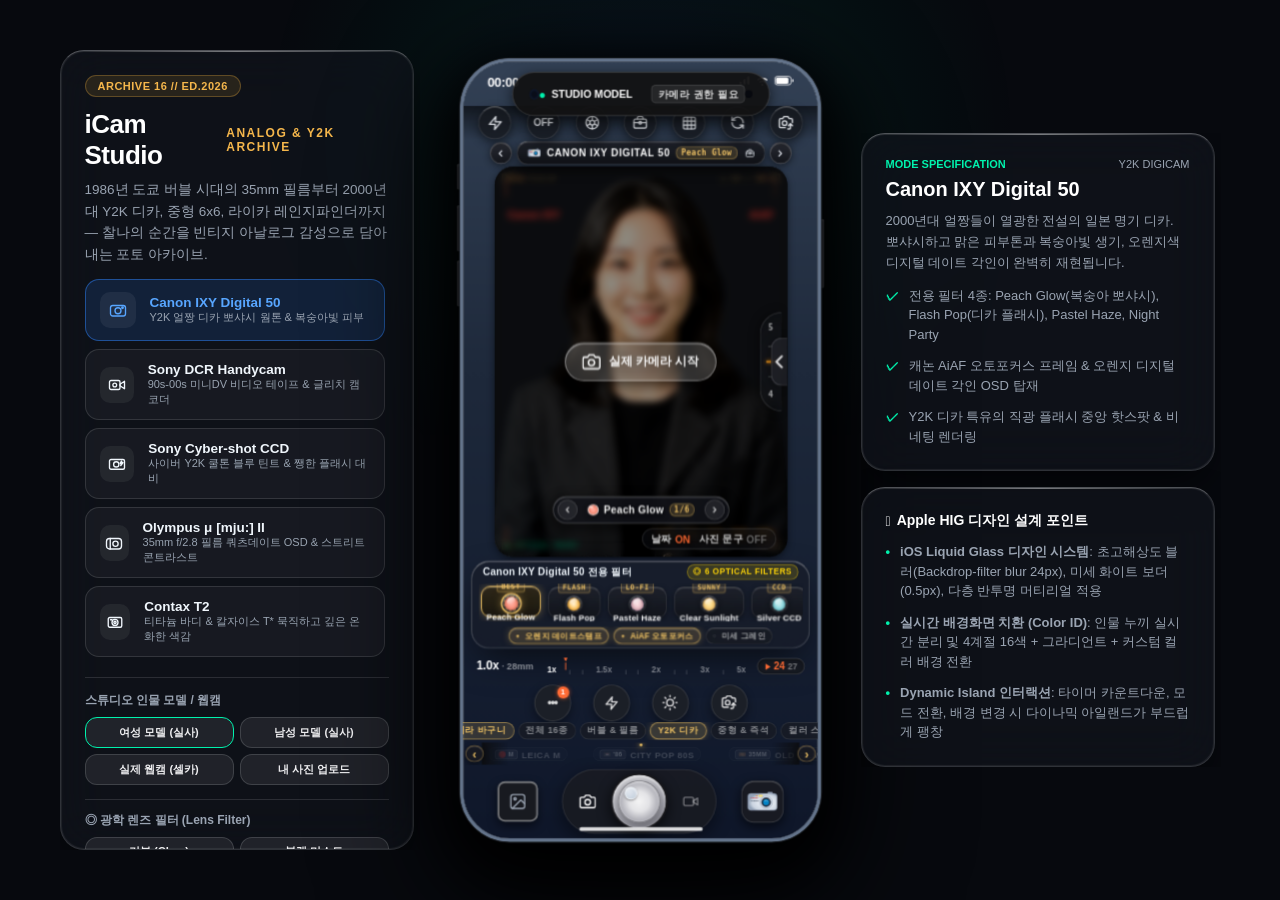
==== commit 5f925214: "feat(loop-engineering): implement 3 core vintage aesthetics (Ditto '98, Tokyo Bubble/Y2K, 16 Referen" ====
--- a/index.html
+++ b/index.html
@@ -14,11 +14,35 @@
 </head>
 <body>
 
-  <!-- Floating Fluid Fullscreen Exit Pill (Visible only in fluid fullscreen mode) -->
+  <!-- Floating Fluid Fullscreen Exit & Device Picker Pills -->
+  <button id="btn-fluid-device-picker" class="fluid-device-pill" style="display: none;" title="기기 및 해상도 프리셋 변경">
+    <svg width="12" height="12" viewBox="0 0 24 24" fill="none" stroke="currentColor" stroke-width="2.5"><rect x="5" y="2" width="14" height="20" rx="3"/><line x1="12" y1="18" x2="12.01" y2="18"/></svg>
+    <span>📱 기기 변경</span>
+  </button>
   <button id="btn-exit-fluid" class="fluid-exit-pill" style="display: none;" title="시뮬레이터 모드로 복귀">
     <svg width="12" height="12" viewBox="0 0 24 24" fill="none" stroke="currentColor" stroke-width="2.5"><rect x="5" y="2" width="14" height="20" rx="3"/><line x1="12" y1="18" x2="12.01" y2="18"/></svg>
     <span>📱 기기 프레임 모드로 복귀</span>
   </button>
+
+  <!-- Mobile & Tablet Compact Floating Quick Utility Bar -->
+  <nav class="mobile-compact-quickbar" id="mobile-compact-quickbar" aria-label="기기 및 카메라 빠른 제어">
+    <button class="compact-quick-pill-btn highlight" id="quickbar-devices-btn" title="디바이스 규격 변경">
+      <svg width="13" height="13" viewBox="0 0 24 24" fill="none" stroke="currentColor" stroke-width="2"><rect x="5" y="2" width="14" height="20" rx="3"/><line x1="12" y1="18" x2="12.01" y2="18"/></svg>
+      <span>기기 변경</span>
+    </button>
+    <button class="compact-quick-pill-btn" id="quickbar-cambag-btn" title="16종 카메라 보관함">
+      <svg width="13" height="13" viewBox="0 0 24 24" fill="none" stroke="currentColor" stroke-width="2"><rect x="3" y="7" width="18" height="13" rx="2"/><path d="M16 7V5a2 2 0 0 0-2-2h-4a2 2 0 0 0-2 2v2"/><circle cx="12" cy="13" r="2"/></svg>
+      <span>카메라</span>
+    </button>
+    <button class="compact-quick-pill-btn" id="quickbar-rotate-btn" title="가로/세로 화면 회전">
+      <svg width="13" height="13" viewBox="0 0 24 24" fill="none" stroke="currentColor" stroke-width="2"><path d="M21 12a9 9 0 0 0-9-9 9.75 9.75 0 0 0-6.74 2.74L3 8"/><path d="M3 3v5h5"/></svg>
+      <span>회전</span>
+    </button>
+    <button class="compact-quick-pill-btn" id="quickbar-gallery-btn" title="사진 갤러리">
+      <svg width="13" height="13" viewBox="0 0 24 24" fill="none" stroke="currentColor" stroke-width="2"><rect x="3" y="3" width="18" height="18" rx="2"/><circle cx="8.5" cy="8.5" r="1.5"/><polyline points="21 15 16 10 5 21"/></svg>
+      <span>갤러리</span>
+    </button>
+  </nav>
 
   <!-- Outer Desktop Showcase Wrapper -->
   <div class="showcase-container">
@@ -430,6 +454,22 @@
               <span class="fimo-status-caption" id="fimo-toggle-caption" title="사진 문구 켜기/끄기">사진 문구 <b class="fimo-val-off">OFF</b></span>
             </div>
 
+            <!-- FIMO Vintage Photo Caption Overlay (Visible when 사진 문구 ON) -->
+            <div class="fimo-caption-overlay" id="fimo-caption-overlay" style="display: none;">
+              <span class="fimo-caption-text" id="fimo-caption-text">1998.12.19 우리의 겨울, Ditto</span>
+            </div>
+
+            <!-- FIMO Curved Exposure Arc Wheel on Right Edge (Matching Reference Viewfinder) -->
+            <div class="fimo-exposure-arc-wheel" id="fimo-exposure-arc-wheel" title="노출 보정 다이얼 (탭하여 EV 조절)">
+              <div class="fimo-exp-arc-track">
+                <span class="fimo-exp-num fimo-exp-top" id="fimo-exp-top-val">5</span>
+                <span class="fimo-exp-tick"></span>
+                <span class="fimo-exp-tick active" id="fimo-exp-mid-tick"></span>
+                <span class="fimo-exp-tick"></span>
+                <span class="fimo-exp-num fimo-exp-bot" id="fimo-exp-bot-val">4</span>
+              </div>
+            </div>
+
             <!-- FIMO Right Edge Floating Drawer Tab (‹) -->
             <button class="fimo-vf-drawer-tab" id="fimo-vf-drawer-tab" title="16종 카메라 쇼케이스 열기">
               <svg width="10" height="16" viewBox="0 0 10 16" fill="none"><path d="M8 2L2 8L8 14" stroke="currentColor" stroke-width="2.2" stroke-linecap="round" stroke-linejoin="round"/></svg>
@@ -2410,6 +2450,106 @@
     </div>
   </div>
 
+  <!-- Modal 5: Universal Device & Resolution Switcher Modal -->
+  <div class="modal-backdrop" id="device-selector-modal">
+    <div class="modal-dialog device-selector-dialog">
+      <div class="modal-header">
+        <div>
+          <div class="modal-title" style="display: flex; align-items: center; gap: 8px;">
+            <span>📱 디바이스 & 화면 규격 선택</span>
+            <span style="font-size: 10px; background: rgba(0, 229, 255, 0.2); color: var(--accent-mint); padding: 2px 7px; border-radius: 4px; font-weight: 700;">UNIVERSAL</span>
+          </div>
+          <div style="font-size: 11.5px; color: var(--text-secondary); margin-top: 3px;">
+            실제 하드웨어 실시간 감지 및 멀티 디바이스 뷰포트 전환
+          </div>
+        </div>
+        <button class="modal-close-btn" id="btn-close-device-modal">✕</button>
+      </div>
+
+      <div class="modal-body" style="padding: 16px 20px;">
+        <!-- Real-time Hardware HUD Banner -->
+        <div class="device-modal-hud-card">
+          <div style="display: flex; align-items: center; justify-content: space-between; margin-bottom: 6px;">
+            <span style="font-size: 11px; font-weight: 700; color: #fff; display: flex; align-items: center; gap: 5px;">
+              <span style="display: inline-block; width: 6px; height: 6px; border-radius: 50%; background: #00e5ff; box-shadow: 0 0 6px #00e5ff;"></span>
+              브라우저 하드웨어 실시간 감지
+            </span>
+            <span id="modal-hud-device-brand" style="font-size: 11px; color: var(--accent-mint); font-weight: 600;">감지 중...</span>
+          </div>
+          <div style="display: grid; grid-template-columns: 1fr 1fr; gap: 6px; font-size: 10px; color: var(--text-secondary);">
+            <div>해상도: <b id="modal-hud-resolution" style="color: #fff;">-</b></div>
+            <div>뷰포트: <b id="modal-hud-viewport" style="color: #fff;">-</b></div>
+            <div>터치스크린: <b id="modal-hud-touch" style="color: #fff;">-</b></div>
+            <div>화면 방향: <b id="modal-hud-orientation" style="color: #fff;">-</b></div>
+          </div>
+        </div>
+
+        <!-- Quick Fullscreen Fluid Button -->
+        <button class="modal-device-fluid-btn modal-device-card" data-device="fluid" data-width="100%" data-height="100%" data-radius="0">
+          <div style="display: flex; align-items: center; justify-content: space-between;">
+            <b style="font-size: 13px; color: var(--accent-mint);">⚡️ 내 브라우저 100% 맞춤 (Fluid Fullscreen)</b>
+            <span style="font-size: 9px; padding: 2px 6px; border-radius: 4px; background: rgba(0, 229, 255, 0.2); color: #fff; font-weight: 700;">추천</span>
+          </div>
+          <span style="font-size: 10px; color: var(--text-secondary); margin-top: 3px; display: block;">실제 접속 기기(스마트폰/태블릿/모니터) 100vw × 100dvh 전체 화면 (베젤 없음)</span>
+        </button>
+
+        <!-- Device Grid Presets -->
+        <div style="font-size: 11px; font-weight: 700; color: #aaa; margin: 14px 0 8px 0; text-transform: uppercase; letter-spacing: 0.5px;">디바이스 프레임 시뮬레이터</div>
+        <div class="modal-device-grid">
+          <button class="modal-device-card" data-device="galaxy" data-width="412" data-height="915" data-radius="40">
+            <div class="mdc-badge android">ANDROID</div>
+            <b>Galaxy S24 Ultra</b>
+            <span>412 × 915 pt</span>
+            <small>우측 버튼 · 펀치홀 카메라</small>
+          </button>
+
+          <button class="modal-device-card" data-device="standard" data-width="393" data-height="852" data-radius="54">
+            <div class="mdc-badge ios">IOS</div>
+            <b>iPhone 16 Pro</b>
+            <span>393 × 852 pt</span>
+            <small>Dynamic Island · 티타늄 베젤</small>
+          </button>
+
+          <button class="modal-device-card" data-device="tablet" data-width="768" data-height="1024" data-radius="28">
+            <div class="mdc-badge tablet">TABLET</div>
+            <b>iPad Pro / Tablet</b>
+            <span>768 × 1024 pt</span>
+            <small>대화면 스튜디오 뷰파인더</small>
+          </button>
+
+          <button class="modal-device-card" data-device="fold" data-width="884" data-height="1104" data-radius="24">
+            <div class="mdc-badge fold">FOLDABLE</div>
+            <b>Galaxy Z Fold</b>
+            <span>884 × 1104 pt</span>
+            <small>폴더블 대화면 광활한 뷰</small>
+          </button>
+
+          <button class="modal-device-card" data-device="max" data-width="430" data-height="932" data-radius="55">
+            <div class="mdc-badge ios">IOS</div>
+            <b>iPhone 16 Pro Max</b>
+            <span>430 × 932 pt</span>
+            <small>대화면 플래그십 노치</small>
+          </button>
+
+          <button class="modal-device-card" data-device="se" data-width="375" data-height="667" data-radius="20">
+            <div class="mdc-badge classic">CLASSIC</div>
+            <b>iPhone SE 2/3</b>
+            <span>375 × 667 pt</span>
+            <small>콤팩트 16:9 홈버튼</small>
+          </button>
+        </div>
+
+        <!-- Orientation Toggle Control -->
+        <div style="display: flex; gap: 8px; margin-top: 14px; padding-top: 12px; border-top: 1px solid var(--border-subtle);">
+          <button class="btn-secondary" id="modal-btn-toggle-orient" style="flex: 1; padding: 9px; font-size: 11px; display: flex; align-items: center; justify-content: center; gap: 6px;">
+            <svg width="13" height="13" viewBox="0 0 24 24" fill="none" stroke="currentColor" stroke-width="2"><path d="M21 12a9 9 0 0 0-9-9 9.75 9.75 0 0 0-6.74 2.74L3 8"/><path d="M3 3v5h5"/></svg>
+            <span id="modal-orient-text">가로/세로 화면 회전 전환</span>
+          </button>
+        </div>
+      </div>
+    </div>
+  </div>
+
   <!-- Scripts -->
   <script src="spectral-color-engine.js"></script>
   <script src="app.js"></script>
--- a/style.css
+++ b/style.css
@@ -334,6 +334,40 @@
   gap: 6px;
 }
 
+.fluid-device-pill {
+  position: fixed;
+  top: 14px;
+  right: 185px;
+  z-index: 99999;
+  background: rgba(18, 18, 22, 0.9);
+  backdrop-filter: blur(16px);
+  -webkit-backdrop-filter: blur(16px);
+  color: #fff;
+  border: 1px solid rgba(255, 255, 255, 0.2);
+  border-radius: 20px;
+  padding: 6px 14px;
+  font-size: 11px;
+  font-weight: 700;
+  cursor: pointer;
+  box-shadow: 0 4px 16px rgba(0, 0, 0, 0.7);
+  transition: all 0.2s cubic-bezier(0.16, 1, 0.3, 1);
+  display: none;
+  align-items: center;
+  gap: 6px;
+}
+.fluid-device-pill:hover {
+  background: rgba(255, 255, 255, 0.15);
+  color: var(--accent-mint);
+  transform: translateY(-1px);
+}
+body.is-fluid-fullscreen:not(.native-mobile-device) .fluid-device-pill {
+  display: flex !important;
+}
+body.native-mobile-device .fluid-exit-pill,
+body.native-mobile-device .fluid-device-pill {
+  display: none !important;
+}
+
 .device-wrapper {
   position: relative;
   width: var(--device-width);
@@ -3800,6 +3834,160 @@
     transform-origin: center center;
   }
 }
+
+/* ==========================================================================
+   Compact Floating Quick Utility Bar (Visible when Desktop Sidebars are hidden)
+   ========================================================================== */
+.mobile-compact-quickbar {
+  display: none;
+  position: fixed;
+  top: 14px;
+  left: 50%;
+  transform: translateX(-50%);
+  z-index: 99990;
+  background: rgba(20, 22, 28, 0.9);
+  backdrop-filter: blur(24px);
+  -webkit-backdrop-filter: blur(24px);
+  border: 1px solid rgba(255, 255, 255, 0.15);
+  border-radius: 30px;
+  padding: 4px 6px;
+  box-shadow: 0 10px 32px rgba(0, 0, 0, 0.75);
+  align-items: center;
+  gap: 4px;
+  pointer-events: auto;
+}
+
+@media (max-width: 1100px) and (min-width: 601px) {
+  .mobile-compact-quickbar {
+    display: flex;
+  }
+}
+
+.compact-quick-pill-btn {
+  background: transparent;
+  border: none;
+  color: #fff;
+  padding: 6px 12px;
+  border-radius: 20px;
+  font-size: 11px;
+  font-weight: 600;
+  cursor: pointer;
+  display: flex;
+  align-items: center;
+  gap: 5px;
+  transition: all 0.2s cubic-bezier(0.16, 1, 0.3, 1);
+  white-space: nowrap;
+}
+
+.compact-quick-pill-btn:hover {
+  background: rgba(255, 255, 255, 0.12);
+  color: var(--accent-mint);
+}
+
+.compact-quick-pill-btn:active {
+  transform: scale(0.96);
+}
+
+.compact-quick-pill-btn.highlight {
+  background: rgba(0, 229, 255, 0.15);
+  border: 1px solid rgba(0, 229, 255, 0.35);
+  color: var(--accent-mint);
+}
+
+/* Modal 5: Universal Device & Resolution Switcher */
+.device-selector-dialog {
+  max-width: 520px;
+  width: 92%;
+  background: #14161a;
+  border: 1px solid rgba(255, 255, 255, 0.12);
+  border-radius: 20px;
+  box-shadow: 0 24px 60px rgba(0, 0, 0, 0.85);
+  overflow: hidden;
+}
+
+.device-modal-hud-card {
+  background: rgba(255, 255, 255, 0.04);
+  border: 1px solid rgba(255, 255, 255, 0.09);
+  border-radius: 12px;
+  padding: 10px 14px;
+  margin-bottom: 12px;
+}
+
+.modal-device-fluid-btn {
+  width: 100%;
+  padding: 11px 14px;
+  background: rgba(0, 229, 255, 0.08);
+  border: 1px solid rgba(0, 229, 255, 0.35);
+  border-radius: 12px;
+  text-align: left;
+  cursor: pointer;
+  transition: all 0.2s ease;
+  margin-bottom: 6px;
+}
+.modal-device-fluid-btn:hover {
+  background: rgba(0, 229, 255, 0.16);
+  border-color: rgba(0, 229, 255, 0.6);
+  transform: translateY(-1px);
+}
+
+.modal-device-grid {
+  display: grid;
+  grid-template-columns: 1fr 1fr;
+  gap: 8px;
+}
+
+.modal-device-card {
+  position: relative;
+  background: rgba(255, 255, 255, 0.04);
+  border: 1px solid rgba(255, 255, 255, 0.08);
+  border-radius: 12px;
+  padding: 10px 12px;
+  text-align: left;
+  color: #fff;
+  cursor: pointer;
+  transition: all 0.2s ease;
+  display: flex;
+  flex-direction: column;
+}
+.modal-device-card:hover {
+  background: rgba(255, 255, 255, 0.08);
+  border-color: rgba(255, 255, 255, 0.22);
+  transform: translateY(-1px);
+}
+.modal-device-card.active {
+  background: rgba(0, 229, 255, 0.12);
+  border-color: var(--accent-mint);
+  box-shadow: 0 0 14px rgba(0, 229, 255, 0.25);
+}
+.modal-device-card b {
+  font-size: 12px;
+  margin-top: 2px;
+  color: #fff;
+}
+.modal-device-card span {
+  font-size: 10px;
+  color: var(--accent-gold);
+  margin-top: 2px;
+}
+.modal-device-card small {
+  font-size: 9px;
+  color: var(--text-secondary);
+  margin-top: 4px;
+}
+.mdc-badge {
+  font-size: 8px;
+  font-weight: 800;
+  padding: 1px 5px;
+  border-radius: 3px;
+  align-self: flex-start;
+  margin-bottom: 2px;
+  letter-spacing: 0.5px;
+}
+.mdc-badge.android { background: rgba(76, 175, 80, 0.25); color: #81c784; }
+.mdc-badge.ios { background: rgba(0, 122, 255, 0.25); color: #64b5f6; }
+.mdc-badge.tablet { background: rgba(156, 39, 176, 0.25); color: #ba68c8; }
+.mdc-badge.fold { background: rgba(255, 152, 0, 0.25); color: #ffb74d; }
+.mdc-badge.classic { background: rgba(158, 158, 158, 0.25); color: #bdbdbd; }
 
 @media (max-width: 600px) {
   .showcase-panel {
@@ -4195,6 +4383,29 @@
 .device-wrapper.device-se .gallery-thumbnail-btn { width: 34px; height: 34px; }
 .device-wrapper.device-se .bottom-quick-btn { width: 34px; height: 34px; }
 
+/* iPhone SE Ergonomics: No Action Button, Volume on Left, Power on Right */
+.device-wrapper.device-se .hw-action {
+  display: none !important;
+}
+.device-wrapper.device-se .hw-vol-up {
+  left: -3px !important;
+  top: 110px !important;
+  width: 4px !important;
+  height: 42px !important;
+}
+.device-wrapper.device-se .hw-vol-down {
+  left: -3px !important;
+  top: 158px !important;
+  width: 4px !important;
+  height: 42px !important;
+}
+.device-wrapper.device-se .hw-power {
+  right: -3px !important;
+  top: 125px !important;
+  width: 4px !important;
+  height: 50px !important;
+}
+
 /* Tier 2: iPhone 12 mini / 13 mini (375 x 812) */
 .device-wrapper.device-mini {
   --device-width: 375px;
@@ -4350,6 +4561,32 @@
 .device-wrapper.device-galaxy .mode-dial-wrapper { height: 26px; margin-bottom: 3px; }
 .device-wrapper.device-galaxy .shutter-row { height: 76px; }
 
+/* Samsung Galaxy S24 Ultra Authentic Ergonomics: All Buttons on Right Edge, Flush Left */
+.device-wrapper.device-galaxy .hw-action {
+  display: none !important;
+}
+.device-wrapper.device-galaxy .hw-vol-up {
+  left: auto !important;
+  right: -3px !important;
+  top: 175px !important;
+  width: 4px !important;
+  height: 48px !important;
+}
+.device-wrapper.device-galaxy .hw-vol-down {
+  left: auto !important;
+  right: -3px !important;
+  top: 229px !important;
+  width: 4px !important;
+  height: 48px !important;
+}
+.device-wrapper.device-galaxy .hw-power {
+  left: auto !important;
+  right: -3px !important;
+  top: 298px !important;
+  width: 4px !important;
+  height: 52px !important;
+}
+
 /* Tier 6: iPad Pro / Tablet (768 x 1024) */
 .device-wrapper.device-tablet {
   --device-width: 768px;
@@ -4386,6 +4623,33 @@
 .device-wrapper.device-tablet .camera-bottom-section { top: 882px; height: 132px; }
 .device-wrapper.device-tablet .shutter-row { height: 80px; }
 
+/* iPad Pro / Tablet Ergonomics: Power on Top-Right Edge, Volume on Upper-Right Edge */
+.device-wrapper.device-tablet .hw-action {
+  display: none !important;
+}
+.device-wrapper.device-tablet .hw-power {
+  top: -3px !important;
+  bottom: auto !important;
+  left: auto !important;
+  right: 60px !important;
+  width: 50px !important;
+  height: 4px !important;
+}
+.device-wrapper.device-tablet .hw-vol-up {
+  left: auto !important;
+  right: -3px !important;
+  top: 70px !important;
+  height: 42px !important;
+  width: 4px !important;
+}
+.device-wrapper.device-tablet .hw-vol-down {
+  left: auto !important;
+  right: -3px !important;
+  top: 118px !important;
+  height: 42px !important;
+  width: 4px !important;
+}
+
 /* Tier 7: Galaxy Z Fold (884 x 1104) */
 .device-wrapper.device-fold {
   --device-width: 884px;
@@ -4404,6 +4668,32 @@
 }
 .device-wrapper.device-fold .control-drawer { top: 808px; height: 108px; }
 .device-wrapper.device-fold .camera-bottom-section { top: 924px; height: 168px; }
+
+/* Galaxy Z Fold Ergonomics: Right-edge buttons, Flush Left */
+.device-wrapper.device-fold .hw-action {
+  display: none !important;
+}
+.device-wrapper.device-fold .hw-vol-up {
+  left: auto !important;
+  right: -3px !important;
+  top: 180px !important;
+  height: 48px !important;
+  width: 4px !important;
+}
+.device-wrapper.device-fold .hw-vol-down {
+  left: auto !important;
+  right: -3px !important;
+  top: 234px !important;
+  height: 48px !important;
+  width: 4px !important;
+}
+.device-wrapper.device-fold .hw-power {
+  left: auto !important;
+  right: -3px !important;
+  top: 305px !important;
+  height: 52px !important;
+  width: 4px !important;
+}
 
 /* Tier 8: Fluid Native Fullscreen Mode */
 .device-wrapper.device-fluid,
@@ -7708,4 +7998,92 @@
   }
 }
 
-
+/* ==========================================================================
+   FIMO Vintage Photo Caption Overlay & Curved Exposure Arc Wheel
+   ========================================================================== */
+.fimo-caption-overlay {
+  position: absolute;
+  left: 50%;
+  bottom: 34px;
+  transform: translateX(-50%);
+  z-index: 28;
+  pointer-events: none;
+  padding: 2px 10px;
+  border-radius: 6px;
+  background: rgba(10, 12, 16, 0.42);
+  backdrop-filter: blur(4px);
+  -webkit-backdrop-filter: blur(4px);
+  border: 0.5px solid rgba(255, 255, 255, 0.14);
+  white-space: nowrap;
+  max-width: 86%;
+  overflow: hidden;
+  text-overflow: ellipsis;
+}
+
+.fimo-caption-text {
+  font-family: "Georgia", "Times New Roman", "Apple SD Gothic Neo", serif;
+  font-size: 10.5px;
+  font-weight: 600;
+  letter-spacing: 0.3px;
+  color: rgba(255, 248, 231, 0.95);
+  text-shadow: 0 1px 4px rgba(0, 0, 0, 0.9);
+}
+
+.fimo-exposure-arc-wheel {
+  position: absolute;
+  right: 6px;
+  top: 50%;
+  transform: translateY(-50%);
+  width: 24px;
+  height: 108px;
+  border-radius: 50px 0 0 50px;
+  background: radial-gradient(circle at 120% 50%, rgba(28, 30, 36, 0.72) 0%, rgba(16, 18, 22, 0.42) 100%);
+  border: 1px solid rgba(255, 255, 255, 0.14);
+  border-right: none;
+  display: flex;
+  align-items: center;
+  justify-content: center;
+  z-index: 27;
+  cursor: pointer;
+  user-select: none;
+  box-shadow: -2px 0 10px rgba(0, 0, 0, 0.35);
+  transition: border-color 0.2s ease, background 0.2s ease;
+}
+
+.fimo-exposure-arc-wheel:hover {
+  border-color: rgba(245, 199, 103, 0.45);
+}
+
+.fimo-exp-arc-track {
+  display: flex;
+  flex-direction: column;
+  align-items: center;
+  justify-content: space-between;
+  height: 82px;
+  width: 100%;
+}
+
+.fimo-exp-num {
+  font-family: var(--font-hud-mono, monospace);
+  font-size: 9px;
+  font-weight: 700;
+  color: rgba(255, 255, 255, 0.65);
+  line-height: 1;
+}
+
+.fimo-exp-tick {
+  width: 6px;
+  height: 1.5px;
+  background: rgba(255, 255, 255, 0.32);
+  border-radius: 1px;
+}
+
+.fimo-exp-tick.active {
+  width: 10px;
+  height: 2px;
+  background: #ff9f1c;
+  box-shadow: 0 0 5px rgba(255, 159, 28, 0.85);
+}
+
+
+
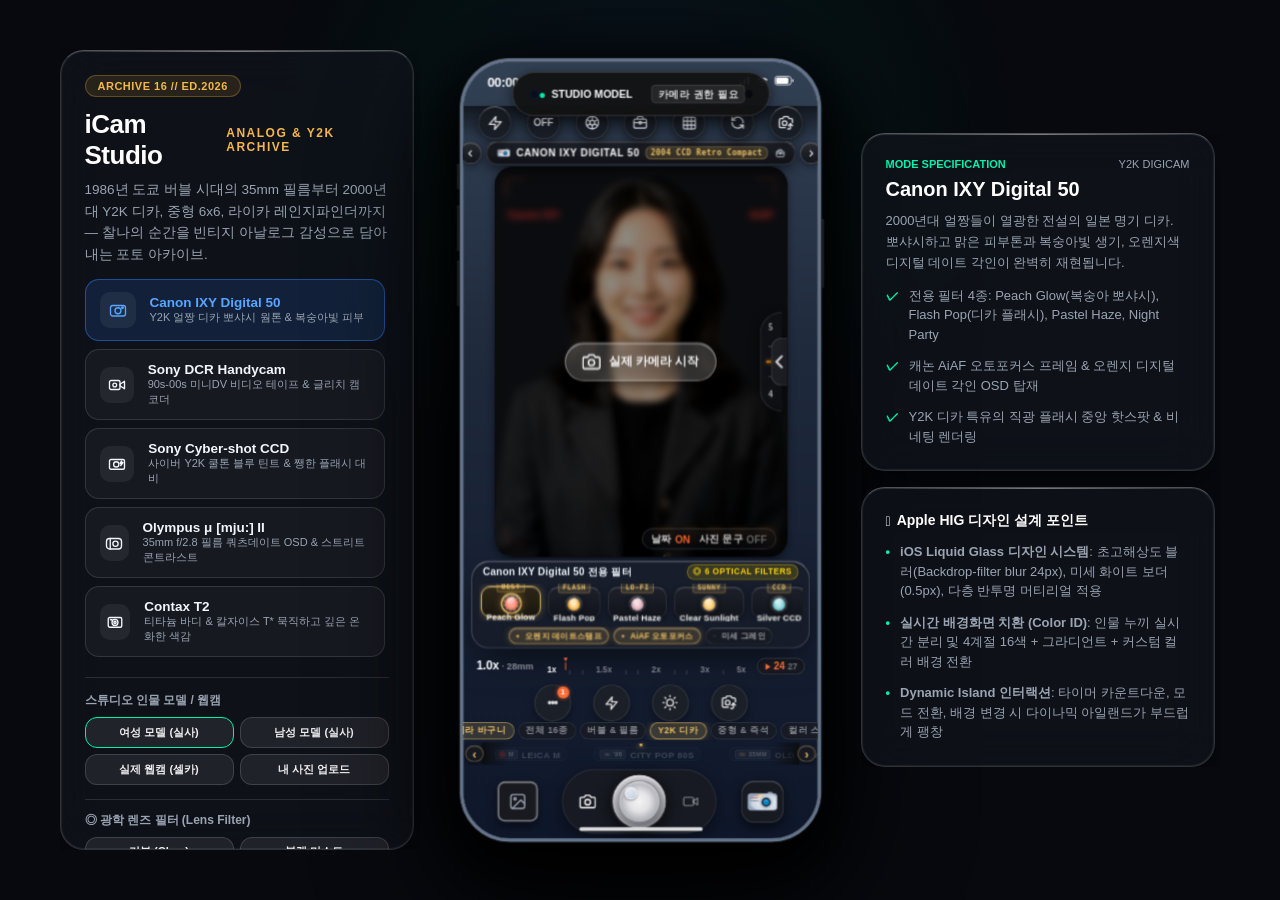
==== commit ac2afde1: "feat: complete true vintage quality lifecycle, instant film ejection & chemical developing engine (E" ====
--- a/index.html
+++ b/index.html
@@ -407,7 +407,7 @@
                 <svg width="13" height="13" viewBox="0 0 24 24" fill="none" stroke="currentColor" stroke-width="2" stroke-linecap="round" stroke-linejoin="round"><path d="M23 19a2 2 0 0 1-2 2H3a2 2 0 0 1-2-2V8a2 2 0 0 1 2-2h4l2-3h6l2 3h4a2 2 0 0 1 2 2z"/><circle cx="12" cy="13" r="4"/></svg>
               </span>
               <span class="cam-badge-title" id="cam-badge-title">Canon IXY Digital 50</span>
-              <span class="cam-badge-sub" id="cam-badge-sub">Peach Glow</span>
+              <span class="cam-badge-sub" id="cam-badge-sub">2004 CCD Retro Compact</span>
               <span class="cam-badge-bag-hint">
                 <svg width="11" height="11" viewBox="0 0 24 24" fill="none" stroke="currentColor" stroke-width="2" stroke-linecap="round" stroke-linejoin="round"><rect x="3" y="7" width="18" height="13" rx="2"/><path d="M16 7V5a2 2 0 0 0-2-2h-4a2 2 0 0 0-2 2v2"/><line x1="3" y1="12" x2="21" y2="12"/><circle cx="12" cy="12" r="2"/></svg>
               </span>
@@ -419,8 +419,8 @@
 
           <!-- Central Viewfinder Area -->
           <div class="viewfinder-container" id="viewfinder">
-            <!-- Hip Rangefinder Optical Viewfinder Overlay (Fine Crop Brackets & Exposure HUD) -->
-            <div class="rangefinder-hud-overlay" id="rangefinder-hud">
+            <!-- Hip Rangefinder Optical Viewfinder Overlay (Hidden to preserve authentic optical viewfinder purity) -->
+            <div class="rangefinder-hud-overlay" id="rangefinder-hud" style="display: none;">
               <div class="rf-bracket rf-tl"></div>
               <div class="rf-bracket rf-tr"></div>
               <div class="rf-bracket rf-bl"></div>
@@ -842,12 +842,40 @@
               <div class="countdown-number" id="countdown-num">3</div>
             </div>
 
-            <!-- Viewfinder Quick Filter Stepper HUD Pill -->
-            <div class="vf-filter-stepper" id="vf-filter-stepper" title="필터 빠른 전환 (좌/우 화살표 탭 또는 상/하 스와이프)">
+            <!-- Instant Film Chemical Ejection & Development Overlay (Instax Mini / Polaroid SX-70) -->
+            <div class="instant-ejection-overlay" id="instant-ejection-overlay">
+              <div class="instant-ejection-slot-rim"></div>
+              <div class="instant-film-card" id="instant-film-card">
+                <div class="instant-film-frame" id="instant-film-frame">
+                  <div class="instant-photo-window">
+                    <img id="instant-film-photo" class="instant-film-photo" alt="Instant Developing Film" />
+                    <div class="instant-emulsion-mask" id="instant-emulsion-mask">
+                      <div class="emulsion-chemical-grain"></div>
+                    </div>
+                  </div>
+                  <div class="instant-card-bottom-margin">
+                    <span class="instant-card-badge" id="instant-card-badge">instax mini</span>
+                    <span class="instant-card-status" id="instant-card-status">DEVELOPING...</span>
+                  </div>
+                </div>
+              </div>
+              <div class="instant-action-bar" id="instant-action-bar">
+                <button class="instant-action-btn instant-view-btn" id="btn-instant-view-gallery">
+                  <svg width="14" height="14" viewBox="0 0 24 24" fill="none" stroke="currentColor" stroke-width="2"><rect x="3" y="3" width="18" height="18" rx="2"/><circle cx="8.5" cy="8.5" r="1.5"/><polyline points="21 15 16 10 5 21"/></svg>
+                  <span>보관함에서 확인</span>
+                </button>
+                <button class="instant-action-btn instant-dismiss-btn" id="btn-instant-dismiss">
+                  <span>계속 촬영하기</span>
+                </button>
+              </div>
+            </div>
+
+            <!-- Viewfinder Quick Filter Stepper HUD Pill (Hidden for Pure Optical Viewfinder) -->
+            <div class="vf-filter-stepper" id="vf-filter-stepper" style="display: none;" title="필터 빠른 전환">
               <button class="vf-filter-step-btn" id="btn-vf-filter-prev" aria-label="이전 필터">
                 <svg width="10" height="10" viewBox="0 0 24 24" fill="none" stroke="currentColor" stroke-width="3" stroke-linecap="round" stroke-linejoin="round"><path d="m15 18-6-6 6-6"/></svg>
               </button>
-              <div class="vf-filter-center-badge" id="vf-filter-center-badge" title="탭하여 필터 순환">
+              <div class="vf-filter-center-badge" id="vf-filter-center-badge">
                 <span class="vf-filter-swatch-dot" id="vf-filter-swatch-dot" data-swatch="ixy-peach"></span>
                 <span class="vf-filter-label" id="vf-filter-label">Peach Glow</span>
                 <span class="vf-filter-counter" id="vf-filter-counter">1/6</span>
--- a/style.css
+++ b/style.css
@@ -4099,13 +4099,13 @@
     left: auto !important;
     right: auto !important;
     width: 100% !important;
-    height: 42px !important;
-    min-height: 42px !important;
-    padding-top: max(8px, env(safe-area-inset-top, 8px)) !important;
-    padding-left: 14px !important;
-    padding-right: 14px !important;
+    height: 36px !important;
+    min-height: 36px !important;
+    padding-top: max(4px, env(safe-area-inset-top, 4px)) !important;
+    padding-left: 12px !important;
+    padding-right: 12px !important;
     padding-bottom: 0 !important;
-    box-sizing: content-box !important;
+    box-sizing: border-box !important;
     display: flex !important;
     align-items: center !important;
     justify-content: space-between !important;
@@ -4118,8 +4118,8 @@
     top: auto !important;
     left: auto !important;
     transform: none !important;
-    height: 26px !important;
-    margin: 4px auto 4px auto !important;
+    height: 22px !important;
+    margin: 2px auto 2px auto !important;
     display: flex !important;
     align-items: center !important;
     justify-content: center !important;
@@ -4127,7 +4127,7 @@
     z-index: 45 !important;
   }
 
-  /* Strict Non-Clipping 3:4 Viewfinder Container with Zero Overlap */
+  /* Strict Non-Clipping 3:4 Viewfinder Container with Zero Overlap across all iPhone models */
   .viewfinder-container {
     position: relative !important;
     top: auto !important;
@@ -4136,11 +4136,11 @@
     right: auto !important;
     transform: none !important;
     aspect-ratio: 3 / 4 !important;
-    height: min(calc(100dvh - 315px), calc((100vw - 16px) * 4 / 3)) !important;
-    height: min(calc(100vh - 315px), calc((100vw - 16px) * 4 / 3)) !important;
-    width: calc(min(calc(100dvh - 315px), calc((100vw - 16px) * 4 / 3)) * 3 / 4) !important;
-    width: calc(min(calc(100vh - 315px), calc((100vw - 16px) * 4 / 3)) * 3 / 4) !important;
-    max-height: calc(100dvh - 315px) !important;
+    height: min(calc(100dvh - 324px), calc((100vw - 16px) * 4 / 3)) !important;
+    height: min(calc(100vh - 324px), calc((100vw - 16px) * 4 / 3)) !important;
+    width: calc(min(calc(100dvh - 324px), calc((100vw - 16px) * 4 / 3)) * 3 / 4) !important;
+    width: calc(min(calc(100vh - 324px), calc((100vw - 16px) * 4 / 3)) * 3 / 4) !important;
+    max-height: calc(100dvh - 324px) !important;
     max-width: calc(100vw - 16px) !important;
     margin: 0 auto !important;
     border-radius: 16px !important;
@@ -4158,8 +4158,8 @@
     right: auto !important;
     width: calc(100% - 16px) !important;
     max-width: 410px !important;
-    height: 80px !important;
-    max-height: 80px !important;
+    height: 82px !important;
+    max-height: 82px !important;
     margin: 2px auto 0 auto !important;
     padding: 3px 8px !important;
     flex-shrink: 0 !important;
@@ -4167,33 +4167,53 @@
     box-sizing: border-box !important;
     overflow-y: hidden !important;
     overflow-x: auto !important;
-    border-radius: 16px !important;
+    border-radius: 14px !important;
   }
 
   .control-drawer .cam-drawer-header {
-    margin-bottom: 2px !important;
+    margin-bottom: 1px !important;
   }
 
   .control-drawer .filter-carousel {
-    height: 48px !important;
-    gap: 6px !important;
+    height: 36px !important;
+    gap: 5px !important;
+    padding: 1px 2px !important;
   }
 
   .control-drawer .filter-chip {
-    min-width: 48px !important;
-    padding: 2px 4px !important;
-    gap: 1px !important;
-    height: 44px !important;
+    min-width: 58px !important;
+    padding: 2px 6px !important;
+    gap: 1.5px !important;
+    height: 34px !important;
+    flex-shrink: 0 !important;
+  }
+
+  .control-drawer .filter-chip-sub {
+    display: none !important;
   }
 
   .control-drawer .filter-lens-swatch {
-    width: 18px !important;
-    height: 18px !important;
-    margin: 0.5px 0 !important;
+    width: 15px !important;
+    height: 15px !important;
+    margin: 0 !important;
   }
 
   .control-drawer .filter-chip-name {
     font-size: 8.5px !important;
+    line-height: 1.1 !important;
+    white-space: nowrap !important;
+    overflow: visible !important;
+  }
+
+  .control-drawer .vintage-toggles {
+    margin-top: 1px !important;
+  }
+
+  .control-drawer .toggle-pill {
+    padding: 1px 6px !important;
+    font-size: 8.5px !important;
+    height: 16px !important;
+    line-height: 16px !important;
   }
 
   .camera-bottom-section {
@@ -4204,45 +4224,62 @@
     right: auto !important;
     width: 100% !important;
     height: auto !important;
-    min-height: 106px !important;
+    min-height: 156px !important;
     flex-shrink: 0 !important;
     display: flex !important;
     flex-direction: column !important;
     justify-content: flex-end !important;
-    gap: 2px !important;
+    gap: 1px !important;
     margin-top: auto !important;
-    padding-bottom: max(6px, env(safe-area-inset-bottom, 6px)) !important;
+    padding-bottom: max(4px, env(safe-area-inset-bottom, 4px)) !important;
     z-index: 30 !important;
   }
 
+  .camera-bottom-section .fimo-zoom-ruler-deck {
+    height: 26px !important;
+    padding: 1px 10px !important;
+  }
+
+  .camera-bottom-section .fimo-hardware-bar {
+    height: 34px !important;
+    padding: 0 12px !important;
+    gap: 18px !important;
+  }
+
+  .camera-bottom-section .fimo-hw-btn {
+    width: 30px !important;
+    height: 30px !important;
+  }
+
   .camera-bottom-section .camera-category-bar {
-    height: 22px !important;
-    margin-bottom: 2px !important;
+    height: 18px !important;
+    margin-bottom: 1px !important;
   }
 
   .camera-bottom-section .mode-dial-wrapper {
-    height: 24px !important;
-    margin-bottom: 2px !important;
+    height: 20px !important;
+    margin-bottom: 1px !important;
   }
 
   .camera-bottom-section .shutter-row {
-    height: 64px !important;
+    height: 54px !important;
   }
 
   .camera-bottom-section .shutter-btn-outer {
-    width: 60px !important;
-    height: 60px !important;
-  }
-
-  .camera-bottom-section .shutter-btn-inner {
-    width: 48px !important;
-    height: 48px !important;
+    width: 50px !important;
+    height: 50px !important;
+  }
+
+  .camera-bottom-section .shutter-btn-inner,
+  .camera-bottom-section .fimo-shutter-concentric {
+    width: 38px !important;
+    height: 38px !important;
   }
 
   .camera-bottom-section .gallery-thumbnail-btn,
   .camera-bottom-section .bottom-quick-btn {
-    width: 40px !important;
-    height: 40px !important;
+    width: 36px !important;
+    height: 36px !important;
   }
 
   .captured-preview-card {
@@ -8085,5 +8122,240 @@
   box-shadow: 0 0 5px rgba(255, 159, 28, 0.85);
 }
 
-
-
+/* ==========================================================================
+   Optical Viewfinder Purity & Anti-Redundancy Guarantees (ERR-012)
+   ========================================================================== */
+
+.vf-filter-stepper {
+  display: none !important;
+}
+
+.rangefinder-hud-overlay {
+  display: none !important;
+}
+
+/* ==========================================================================
+   Instant Film Ejection & Chemical Emulsion Progressive Development System (ERR-013)
+   ========================================================================== */
+
+.instant-ejection-overlay {
+  position: absolute;
+  inset: 0;
+  z-index: 60;
+  display: none;
+  flex-direction: column;
+  align-items: center;
+  justify-content: center;
+  background: rgba(10, 12, 16, 0.75);
+  backdrop-filter: blur(8px);
+  -webkit-backdrop-filter: blur(8px);
+  pointer-events: none;
+  opacity: 0;
+  transition: opacity 0.3s cubic-bezier(0.16, 1, 0.3, 1);
+  overflow: hidden;
+}
+
+.instant-ejection-overlay.active {
+  display: flex;
+  pointer-events: auto;
+  opacity: 1;
+}
+
+.instant-ejection-slot-rim {
+  position: absolute;
+  top: 8px;
+  left: 50%;
+  transform: translateX(-50%);
+  width: 78%;
+  height: 5px;
+  background: #000000;
+  border-radius: 3px;
+  box-shadow: inset 0 2px 4px rgba(0, 0, 0, 0.95), 0 1px 1px rgba(255, 255, 255, 0.12);
+  z-index: 2;
+}
+
+.instant-film-card {
+  position: relative;
+  width: 236px;
+  height: 338px;
+  background: #fdfcf9;
+  border-radius: 6px;
+  padding: 10px 10px 14px 10px;
+  box-sizing: border-box;
+  box-shadow: 0 24px 48px rgba(0, 0, 0, 0.7), 0 4px 12px rgba(0, 0, 0, 0.5), inset 0 1px 0 rgba(255, 255, 255, 0.9);
+  display: flex;
+  flex-direction: column;
+  cursor: pointer;
+  transform: translateY(0) scale(1);
+  transition: transform 0.25s ease, box-shadow 0.25s ease;
+}
+
+.instant-film-card:active {
+  transform: scale(0.98);
+}
+
+.instant-film-card.ejecting {
+  animation: ejectFilmSlide 0.95s cubic-bezier(0.16, 1, 0.3, 1) forwards;
+}
+
+@keyframes ejectFilmSlide {
+  0% {
+    transform: translateY(-90%) scale(0.88);
+    opacity: 0.1;
+  }
+  40% {
+    transform: translateY(4%) scale(1.02);
+    opacity: 1;
+  }
+  70% {
+    transform: translateY(-1%) scale(0.995);
+  }
+  100% {
+    transform: translateY(0) scale(1);
+    opacity: 1;
+  }
+}
+
+/* Polaroid SX-70 Classic Square Proportions */
+.instant-ejection-overlay.polaroid-mode .instant-film-card {
+  width: 260px;
+  height: 320px;
+  padding: 12px 12px 18px 12px;
+}
+
+.instant-photo-window {
+  position: relative;
+  width: 100%;
+  flex: 1;
+  border-radius: 2px;
+  overflow: hidden;
+  background: #141820;
+  box-shadow: inset 0 1px 3px rgba(0, 0, 0, 0.6);
+}
+
+.instant-film-photo {
+  width: 100%;
+  height: 100%;
+  object-fit: cover;
+  display: block;
+  filter: brightness(0.92) contrast(1.04);
+  transition: filter 3.2s cubic-bezier(0.2, 0.8, 0.25, 1);
+}
+
+.instant-film-card.developing .instant-film-photo {
+  animation: chemicalEmulsionOxidation 3.4s cubic-bezier(0.2, 0.8, 0.25, 1) forwards;
+}
+
+@keyframes chemicalEmulsionOxidation {
+  0% {
+    filter: brightness(0.25) contrast(0.65) saturate(0.15) hue-rotate(-20deg);
+  }
+  35% {
+    filter: brightness(0.65) contrast(0.88) saturate(0.6) hue-rotate(-10deg);
+  }
+  75% {
+    filter: brightness(0.95) contrast(1.02) saturate(0.95);
+  }
+  100% {
+    filter: brightness(1.0) contrast(1.05) saturate(1.0);
+  }
+}
+
+/* Chemical developer dye diffusion layer (starts opaque dark, progressively clears) */
+.instant-emulsion-mask {
+  position: absolute;
+  inset: 0;
+  background: radial-gradient(circle at 50% 40%, rgba(26, 32, 44, 0.94) 0%, rgba(12, 14, 18, 0.98) 100%);
+  mix-blend-mode: multiply;
+  opacity: 1;
+  pointer-events: none;
+  transition: opacity 3.2s cubic-bezier(0.2, 0.8, 0.25, 1);
+}
+
+.instant-film-card.developing .instant-emulsion-mask {
+  opacity: 0;
+}
+
+.emulsion-chemical-grain {
+  position: absolute;
+  inset: 0;
+  background-image: radial-gradient(rgba(255, 255, 255, 0.08) 1px, transparent 1px);
+  background-size: 3px 3px;
+  opacity: 0.55;
+}
+
+.instant-card-bottom-margin {
+  display: flex;
+  justify-content: space-between;
+  align-items: center;
+  padding-top: 10px;
+  padding-left: 2px;
+  padding-right: 2px;
+}
+
+.instant-card-badge {
+  font-family: -apple-system, BlinkMacSystemFont, "SF Pro Display", sans-serif;
+  font-size: 13px;
+  font-weight: 800;
+  letter-spacing: -0.4px;
+  color: #2b2e35;
+}
+
+.instant-card-status {
+  font-family: var(--font-hud-mono, monospace);
+  font-size: 9.5px;
+  font-weight: 700;
+  color: #ff9f1c;
+  letter-spacing: 0.5px;
+  text-transform: uppercase;
+  transition: color 0.3s ease;
+}
+
+.instant-card-status.developed {
+  color: #10b981;
+}
+
+.instant-action-bar {
+  display: flex;
+  gap: 12px;
+  margin-top: 18px;
+  opacity: 0;
+  transform: translateY(8px);
+  transition: opacity 0.4s ease, transform 0.4s ease;
+  z-index: 5;
+}
+
+.instant-action-bar.visible {
+  opacity: 1;
+  transform: translateY(0);
+}
+
+.instant-action-btn {
+  height: 38px;
+  padding: 0 16px;
+  border-radius: 20px;
+  border: 1px solid rgba(255, 255, 255, 0.2);
+  font-size: 12.5px;
+  font-weight: 600;
+  cursor: pointer;
+  display: flex;
+  align-items: center;
+  gap: 6px;
+  transition: background 0.2s ease, transform 0.15s ease;
+}
+
+.instant-action-btn:active {
+  transform: scale(0.96);
+}
+
+.instant-view-btn {
+  background: rgba(255, 255, 255, 0.95);
+  color: #121418;
+  box-shadow: 0 4px 12px rgba(0, 0, 0, 0.4);
+}
+
+.instant-dismiss-btn {
+  background: rgba(40, 44, 52, 0.85);
+  color: #f1f2f6;
+  backdrop-filter: blur(6px);
+}
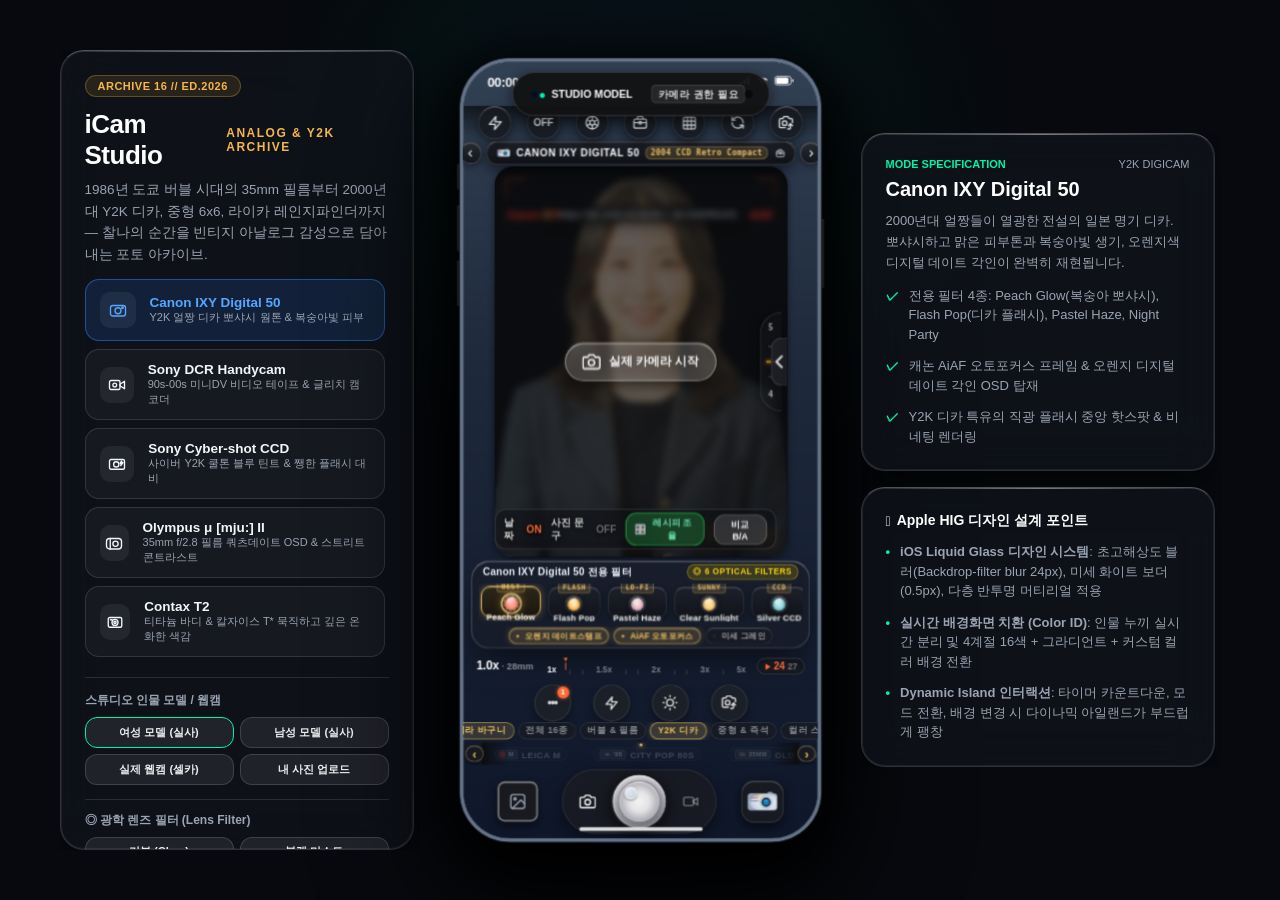
==== commit 699f885b: "feat(recipe): wire 14-parameter photo recipe engine directly into live viewfinder and add pro recipe" ====
--- a/index.html
+++ b/index.html
@@ -448,10 +448,18 @@
               <div class="fimo-center-focus-box" id="fimo-center-focus-box"></div>
             </div>
 
-            <!-- FIMO Status Line (날짜 ON / 사진 문구 OFF) -->
+            <!-- FIMO Status Line (날짜 ON / 사진 문구 OFF / 프로 레시피 / 비교 B/A) -->
             <div class="fimo-vf-status-line" id="fimo-vf-status-line">
               <span class="fimo-status-date active" id="fimo-toggle-date" title="날짜 스탬프 켜기/끄기">날짜 <b class="fimo-val-on">ON</b></span>
               <span class="fimo-status-caption" id="fimo-toggle-caption" title="사진 문구 켜기/끄기">사진 문구 <b class="fimo-val-off">OFF</b></span>
+              <button class="fimo-status-recipe-btn active" id="btn-toggle-pro-recipe" title="카메라 세부 조율 프로 레시피 열기">🎛️ <b>레시피 조율</b></button>
+              <button class="fimo-status-compare-btn" id="btn-viewfinder-compare" title="길게 누르거나 클릭하여 원본/보정 실시간 비교"><b>비교 B/A</b></button>
+            </div>
+            
+            <!-- Live Active Recipe HUD Banner on Viewfinder -->
+            <div class="viewfinder-recipe-pill" id="viewfinder-recipe-pill" title="현재 활성화된 사진가 감성 레시피">
+              <span class="vr-dot"></span>
+              <span id="vr-recipe-name">동기 여름 레시피 (+1.23 EV / -88 CONTRAST)</span>
             </div>
 
             <!-- FIMO Vintage Photo Caption Overlay (Visible when 사진 문구 ON) -->
@@ -2574,6 +2582,273 @@
             <span id="modal-orient-text">가로/세로 화면 회전 전환</span>
           </button>
         </div>
+  <!-- Pro Parametric Recipe / Tone Mixer Modal Sheet -->
+  <div class="modal-backdrop" id="pro-recipe-modal">
+    <div class="modal-dialog pro-recipe-dialog">
+      <div class="modal-header">
+        <div>
+          <div class="modal-title" style="display: flex; align-items: center; gap: 8px;">
+            <span>🎛️ 프로 레시피 / 카메라 색감 조율</span>
+            <span class="recipe-pro-pill">PRO ENGINE</span>
+          </div>
+          <div class="modal-subtitle">인스타그램/라이트룸 감성 사진가 레시피 14종 파라미터 실시간 제어</div>
+        </div>
+        <button class="modal-close-btn" id="btn-close-recipe-modal">✕</button>
+      </div>
+
+      <div class="modal-body pro-recipe-body">
+        <!-- Preset Quick Bar -->
+        <div class="recipe-preset-section">
+          <div class="recipe-section-label">시그니처 프리셋 레시피</div>
+          <div class="recipe-preset-scroll" id="recipe-preset-scroll">
+            <button class="recipe-preset-chip active" data-preset="donggi-summer">
+              <span class="preset-chip-emoji">🌸</span>
+              <div class="preset-chip-text">
+                <b>동기 여름 감성</b>
+                <small>@donggi_photo 카마쿠라</small>
+              </div>
+            </button>
+            <button class="recipe-preset-chip" data-preset="ditto-winter-98">
+              <span class="preset-chip-emoji">📼</span>
+              <div class="preset-chip-text">
+                <b>뉴진스 Ditto '98</b>
+                <small>겨울 VHS & 쿨톤</small>
+              </div>
+            </button>
+            <button class="recipe-preset-chip" data-preset="tokyo-y2k-ccd">
+              <span class="preset-chip-emoji">💿</span>
+              <div class="preset-chip-text">
+                <b>도쿄 Y2K CCD</b>
+                <small>시부야 디카 & 뽀샤시</small>
+              </div>
+            </button>
+            <button class="recipe-preset-chip" data-preset="fuji-superia">
+              <span class="preset-chip-emoji">🍃</span>
+              <div class="preset-chip-text">
+                <b>후지 슈퍼리아 400</b>
+                <small>청록 섀도우 & 에메랄드</small>
+              </div>
+            </button>
+            <button class="recipe-preset-chip" data-preset="kodak-portra">
+              <span class="preset-chip-emoji">🎞️</span>
+              <div class="preset-chip-text">
+                <b>코닥 포트라 400</b>
+                <small>골든아워 웜톤 스킨</small>
+              </div>
+            </button>
+            <button class="recipe-preset-chip" data-preset="leica-monochrome">
+              <span class="preset-chip-emoji">🔴</span>
+              <div class="preset-chip-text">
+                <b>라이카 모노크롬</b>
+                <small>판크로매틱 흑백</small>
+              </div>
+            </button>
+            <button class="recipe-preset-chip" data-preset="raw-neutral">
+              <span class="preset-chip-emoji">📷</span>
+              <div class="preset-chip-text">
+                <b>원본 센서 플랫</b>
+                <small>보정 전 원본 (0.0)</small>
+              </div>
+            </button>
+          </div>
+        </div>
+
+        <!-- Group 1: 밝기 💡 (Tone Curves) -->
+        <div class="recipe-param-group">
+          <div class="recipe-group-title">
+            <span>💡 밝기 (Tone Curves)</span>
+            <span class="recipe-group-badge">에어리 하이키 톤</span>
+          </div>
+
+          <div class="recipe-slider-row">
+            <div class="slider-info">
+              <span class="slider-label">노출 (Exposure)</span>
+              <span class="slider-val" id="val-exposure">+1.23</span>
+            </div>
+            <input type="range" class="recipe-range-slider" id="slider-exposure" min="-3.00" max="3.00" step="0.01" value="1.23">
+          </div>
+
+          <div class="recipe-slider-row">
+            <div class="slider-info">
+              <span class="slider-label">대비 (Contrast)</span>
+              <span class="slider-val" id="val-contrast">-88</span>
+            </div>
+            <input type="range" class="recipe-range-slider" id="slider-contrast" min="-100" max="100" step="1" value="-88">
+          </div>
+
+          <div class="recipe-slider-row">
+            <div class="slider-info">
+              <span class="slider-label">밝은 영역 (Highlights)</span>
+              <span class="slider-val" id="val-highlights">-100</span>
+            </div>
+            <input type="range" class="recipe-range-slider" id="slider-highlights" min="-100" max="100" step="1" value="-100">
+          </div>
+
+          <div class="recipe-slider-row">
+            <div class="slider-info">
+              <span class="slider-label">어두운 영역 (Shadows)</span>
+              <span class="slider-val" id="val-shadows">+45</span>
+            </div>
+            <input type="range" class="recipe-range-slider" id="slider-shadows" min="-100" max="100" step="1" value="45">
+          </div>
+
+          <div class="recipe-slider-row">
+            <div class="slider-info">
+              <span class="slider-label">흰색 계열 (Whites)</span>
+              <span class="slider-val" id="val-whites">-89</span>
+            </div>
+            <input type="range" class="recipe-range-slider" id="slider-whites" min="-100" max="100" step="1" value="-89">
+          </div>
+
+          <div class="recipe-slider-row">
+            <div class="slider-info">
+              <span class="slider-label">검정 계열 (Blacks)</span>
+              <span class="slider-val" id="val-blacks">+11</span>
+            </div>
+            <input type="range" class="recipe-range-slider" id="slider-blacks" min="-100" max="100" step="1" value="11">
+          </div>
+        </div>
+
+        <!-- Group 2: 색상 🎨 (Color Balance) -->
+        <div class="recipe-param-group">
+          <div class="recipe-group-title">
+            <span>🎨 색상 (Color Balance)</span>
+            <span class="recipe-group-badge">화이트밸런스</span>
+          </div>
+
+          <div class="recipe-slider-row">
+            <div class="slider-info">
+              <span class="slider-label">색온도 (Temp)</span>
+              <span class="slider-val" id="val-temp">+3</span>
+            </div>
+            <input type="range" class="recipe-range-slider" id="slider-temp" min="-100" max="100" step="1" value="3">
+          </div>
+
+          <div class="recipe-slider-row">
+            <div class="slider-info">
+              <span class="slider-label">색조 (Tint)</span>
+              <span class="slider-val" id="val-tint">-9</span>
+            </div>
+            <input type="range" class="recipe-range-slider" id="slider-tint" min="-100" max="100" step="1" value="-9">
+          </div>
+
+          <div class="recipe-slider-row">
+            <div class="slider-info">
+              <span class="slider-label">생동감 (Vibrance)</span>
+              <span class="slider-val" id="val-vibrance">+9</span>
+            </div>
+            <input type="range" class="recipe-range-slider" id="slider-vibrance" min="-100" max="100" step="1" value="9">
+          </div>
+
+          <div class="recipe-slider-row">
+            <div class="slider-info">
+              <span class="slider-label">채도 (Saturation)</span>
+              <span class="slider-val" id="val-saturation">+6</span>
+            </div>
+            <input type="range" class="recipe-range-slider" id="slider-saturation" min="-100" max="100" step="1" value="6">
+          </div>
+        </div>
+
+        <!-- Group 3: 색상 혼합 🌈 (HSL Selective Color) -->
+        <div class="recipe-param-group">
+          <div class="recipe-group-title">
+            <span>🌈 색상 혼합 (HSL Selective Color)</span>
+            <span class="recipe-group-badge">스킨톤 & 청량감 핵심</span>
+          </div>
+
+          <!-- Red -->
+          <div class="recipe-hsl-subgroup">
+            <div class="hsl-dot red"></div>
+            <span class="hsl-subgroup-name">빨간색 (Red)</span>
+          </div>
+          <div class="recipe-slider-row">
+            <div class="slider-info">
+              <span class="slider-label">🔴 빨강 채도</span>
+              <span class="slider-val" id="val-hsl-red-sat">+10</span>
+            </div>
+            <input type="range" class="recipe-range-slider" id="slider-hsl-red-sat" min="-100" max="100" step="1" value="10">
+          </div>
+          <div class="recipe-slider-row">
+            <div class="slider-info">
+              <span class="slider-label">🔴 빨강 휘도</span>
+              <span class="slider-val" id="val-hsl-red-lum">+16</span>
+            </div>
+            <input type="range" class="recipe-range-slider" id="slider-hsl-red-lum" min="-100" max="100" step="1" value="16">
+          </div>
+
+          <!-- Orange -->
+          <div class="recipe-hsl-subgroup" style="margin-top: 10px;">
+            <div class="hsl-dot orange"></div>
+            <span class="hsl-subgroup-name">주황색 (Orange) — 피부 붉은기 제거 / 맑은 도자기 톤</span>
+          </div>
+          <div class="recipe-slider-row">
+            <div class="slider-info">
+              <span class="slider-label">🟠 주황 채도</span>
+              <span class="slider-val" id="val-hsl-orange-sat">-14</span>
+            </div>
+            <input type="range" class="recipe-range-slider" id="slider-hsl-orange-sat" min="-100" max="100" step="1" value="-14">
+          </div>
+          <div class="recipe-slider-row">
+            <div class="slider-info">
+              <span class="slider-label">🟠 주황 휘도</span>
+              <span class="slider-val" id="val-hsl-orange-lum">+11</span>
+            </div>
+            <input type="range" class="recipe-range-slider" id="slider-hsl-orange-lum" min="-100" max="100" step="1" value="11">
+          </div>
+
+          <!-- Yellow -->
+          <div class="recipe-hsl-subgroup" style="margin-top: 10px;">
+            <div class="hsl-dot yellow"></div>
+            <span class="hsl-subgroup-name">노란색 (Yellow) — 따사로운 여름 햇살</span>
+          </div>
+          <div class="recipe-slider-row">
+            <div class="slider-info">
+              <span class="slider-label">🟡 노랑 채도</span>
+              <span class="slider-val" id="val-hsl-yellow-sat">+11</span>
+            </div>
+            <input type="range" class="recipe-range-slider" id="slider-hsl-yellow-sat" min="-100" max="100" step="1" value="11">
+          </div>
+          <div class="recipe-slider-row">
+            <div class="slider-info">
+              <span class="slider-label">🟡 노랑 휘도</span>
+              <span class="slider-val" id="val-hsl-yellow-lum">+12</span>
+            </div>
+            <input type="range" class="recipe-range-slider" id="slider-hsl-yellow-lum" min="-100" max="100" step="1" value="12">
+          </div>
+
+          <!-- Green -->
+          <div class="recipe-hsl-subgroup" style="margin-top: 10px;">
+            <div class="hsl-dot green"></div>
+            <span class="hsl-subgroup-name">초록색 (Green) — 청량한 에메랄드 나뭇잎</span>
+          </div>
+          <div class="recipe-slider-row">
+            <div class="slider-info">
+              <span class="slider-label">🟢 초록 색조</span>
+              <span class="slider-val" id="val-hsl-green-hue">+9</span>
+            </div>
+            <input type="range" class="recipe-range-slider" id="slider-hsl-green-hue" min="-50" max="50" step="1" value="9">
+          </div>
+          <div class="recipe-slider-row">
+            <div class="slider-info">
+              <span class="slider-label">🟢 초록 채도</span>
+              <span class="slider-val" id="val-hsl-green-sat">+6</span>
+            </div>
+            <input type="range" class="recipe-range-slider" id="slider-hsl-green-sat" min="-100" max="100" step="1" value="6">
+          </div>
+          <div class="recipe-slider-row">
+            <div class="slider-info">
+              <span class="slider-label">🟢 초록 휘도</span>
+              <span class="slider-val" id="val-hsl-green-lum">+17</span>
+            </div>
+            <input type="range" class="recipe-range-slider" id="slider-hsl-green-lum" min="-100" max="100" step="1" value="17">
+          </div>
+        </div>
+      </div>
+
+      <div class="modal-footer pro-recipe-footer">
+        <button class="btn-secondary" id="btn-recipe-reset">🔄 기본값 리셋</button>
+        <button class="btn-secondary" id="btn-recipe-compare" title="누르고 있으면 원본 사진과 실시간 비교됩니다">👁️ 원본 비교 (B/A)</button>
+        <button class="btn-primary" id="btn-recipe-apply">✓ 레시피 적용 완료</button>
       </div>
     </div>
   </div>
--- a/style.css
+++ b/style.css
@@ -8359,3 +8359,306 @@
   color: #f1f2f6;
   backdrop-filter: blur(6px);
 }
+
+/* ==========================================================================
+   Pro Parametric Recipe & Tone Mixer UI Styles (Lightroom / Instagram Science)
+   ========================================================================== */
+
+.fimo-status-recipe-btn,
+.fimo-status-compare-btn {
+  display: inline-flex;
+  align-items: center;
+  gap: 4px;
+  background: rgba(255, 255, 255, 0.14);
+  border: 1px solid rgba(255, 255, 255, 0.25);
+  color: #ffffff;
+  padding: 3px 9px;
+  border-radius: 12px;
+  font-size: 10px;
+  font-weight: 700;
+  cursor: pointer;
+  backdrop-filter: blur(8px);
+  -webkit-backdrop-filter: blur(8px);
+  transition: all 0.2s cubic-bezier(0.16, 1, 0.3, 1);
+  letter-spacing: -0.2px;
+}
+
+.fimo-status-recipe-btn:hover {
+  background: rgba(255, 255, 255, 0.26);
+  border-color: var(--accent-mint, #30d158);
+  color: #ffffff;
+}
+
+.fimo-status-recipe-btn.active {
+  background: rgba(48, 209, 88, 0.25);
+  border-color: rgba(48, 209, 88, 0.6);
+  color: #6ee7b7;
+}
+
+.fimo-status-compare-btn:hover,
+.fimo-status-compare-btn.comparing {
+  background: rgba(255, 149, 0, 0.35);
+  border-color: rgba(255, 149, 0, 0.8);
+  color: #fed7aa;
+  transform: scale(0.96);
+}
+
+.viewfinder-recipe-pill {
+  position: absolute;
+  top: 42px;
+  left: 50%;
+  transform: translateX(-50%);
+  display: flex;
+  align-items: center;
+  gap: 6px;
+  background: rgba(15, 18, 24, 0.78);
+  border: 1px solid rgba(255, 255, 255, 0.16);
+  padding: 3px 10px;
+  border-radius: 20px;
+  font-size: 9.5px;
+  font-weight: 700;
+  color: #e2e8f0;
+  backdrop-filter: blur(10px);
+  -webkit-backdrop-filter: blur(10px);
+  z-index: 12;
+  pointer-events: none;
+  box-shadow: 0 4px 12px rgba(0, 0, 0, 0.4);
+  white-space: nowrap;
+  transition: opacity 0.25s ease, transform 0.25s ease;
+}
+
+.viewfinder-recipe-pill .vr-dot {
+  width: 6px;
+  height: 6px;
+  border-radius: 50%;
+  background: #30d158;
+  box-shadow: 0 0 8px #30d158;
+  animation: pulseVrDot 2s infinite ease-in-out;
+}
+
+@keyframes pulseVrDot {
+  0%, 100% { opacity: 1; transform: scale(1); }
+  50% { opacity: 0.5; transform: scale(0.85); }
+}
+
+/* Pro Recipe Modal Dialog */
+.pro-recipe-dialog {
+  max-width: 460px;
+  width: 92%;
+  max-height: 86vh;
+  background: rgba(18, 22, 30, 0.95);
+  border: 1px solid rgba(255, 255, 255, 0.14);
+  box-shadow: 0 32px 80px rgba(0, 0, 0, 0.85), 0 0 0 1px rgba(255, 255, 255, 0.08);
+}
+
+.recipe-pro-pill {
+  font-size: 9px;
+  font-weight: 800;
+  background: linear-gradient(135deg, #10b981, #06b6d4);
+  color: #ffffff;
+  padding: 2px 7px;
+  border-radius: 6px;
+  letter-spacing: 0.5px;
+}
+
+.pro-recipe-body {
+  padding: 16px 20px;
+  overflow-y: auto;
+  display: flex;
+  flex-direction: column;
+  gap: 16px;
+}
+
+.recipe-preset-section {
+  display: flex;
+  flex-direction: column;
+  gap: 8px;
+}
+
+.recipe-section-label {
+  font-size: 11px;
+  font-weight: 700;
+  color: var(--text-secondary, #94a3b8);
+  text-transform: uppercase;
+  letter-spacing: 0.5px;
+}
+
+.recipe-preset-scroll {
+  display: flex;
+  gap: 8px;
+  overflow-x: auto;
+  padding-bottom: 4px;
+  scrollbar-width: none;
+}
+
+.recipe-preset-scroll::-webkit-scrollbar {
+  display: none;
+}
+
+.recipe-preset-chip {
+  flex: 0 0 auto;
+  display: flex;
+  align-items: center;
+  gap: 8px;
+  background: rgba(255, 255, 255, 0.05);
+  border: 1px solid rgba(255, 255, 255, 0.1);
+  padding: 8px 12px;
+  border-radius: 12px;
+  cursor: pointer;
+  transition: all 0.2s cubic-bezier(0.16, 1, 0.3, 1);
+  text-align: left;
+}
+
+.recipe-preset-chip:hover {
+  background: rgba(255, 255, 255, 0.1);
+  border-color: rgba(255, 255, 255, 0.2);
+}
+
+.recipe-preset-chip.active {
+  background: rgba(48, 209, 88, 0.15);
+  border-color: rgba(48, 209, 88, 0.6);
+  box-shadow: 0 0 16px rgba(48, 209, 88, 0.2);
+}
+
+.preset-chip-emoji {
+  font-size: 18px;
+}
+
+.preset-chip-text b {
+  display: block;
+  font-size: 12px;
+  color: #ffffff;
+  white-space: nowrap;
+}
+
+.preset-chip-text small {
+  display: block;
+  font-size: 10px;
+  color: #94a3b8;
+  white-space: nowrap;
+}
+
+.recipe-param-group {
+  background: rgba(255, 255, 255, 0.03);
+  border: 1px solid rgba(255, 255, 255, 0.08);
+  border-radius: 16px;
+  padding: 14px 16px;
+  display: flex;
+  flex-direction: column;
+  gap: 12px;
+}
+
+.recipe-group-title {
+  display: flex;
+  align-items: center;
+  justify-content: space-between;
+  font-size: 12.5px;
+  font-weight: 700;
+  color: #f1f5f9;
+  border-bottom: 1px solid rgba(255, 255, 255, 0.06);
+  padding-bottom: 8px;
+}
+
+.recipe-group-badge {
+  font-size: 10px;
+  font-weight: 600;
+  color: #64748b;
+  background: rgba(255, 255, 255, 0.05);
+  padding: 2px 6px;
+  border-radius: 4px;
+}
+
+.recipe-slider-row {
+  display: flex;
+  flex-direction: column;
+  gap: 6px;
+}
+
+.slider-info {
+  display: flex;
+  align-items: center;
+  justify-content: space-between;
+}
+
+.slider-label {
+  font-size: 11.5px;
+  color: #cbd5e1;
+  font-weight: 500;
+}
+
+.slider-val {
+  font-size: 11px;
+  font-weight: 700;
+  font-family: ui-monospace, SFMono-Regular, Menlo, Monaco, Consolas, monospace;
+  color: #38bdf8;
+  background: rgba(56, 189, 248, 0.12);
+  padding: 1px 6px;
+  border-radius: 4px;
+}
+
+.recipe-range-slider {
+  -webkit-appearance: none;
+  appearance: none;
+  width: 100%;
+  height: 5px;
+  border-radius: 4px;
+  background: rgba(255, 255, 255, 0.12);
+  outline: none;
+  transition: background 0.2s ease;
+}
+
+.recipe-range-slider:hover {
+  background: rgba(255, 255, 255, 0.18);
+}
+
+.recipe-range-slider::-webkit-slider-thumb {
+  -webkit-appearance: none;
+  appearance: none;
+  width: 17px;
+  height: 17px;
+  border-radius: 50%;
+  background: #ffffff;
+  cursor: pointer;
+  box-shadow: 0 2px 8px rgba(0, 0, 0, 0.5);
+  border: 2px solid #38bdf8;
+  transition: transform 0.15s ease;
+}
+
+.recipe-range-slider::-webkit-slider-thumb:active {
+  transform: scale(1.2);
+}
+
+.recipe-hsl-subgroup {
+  display: flex;
+  align-items: center;
+  gap: 8px;
+  padding-top: 4px;
+}
+
+.hsl-dot {
+  width: 8px;
+  height: 8px;
+  border-radius: 50%;
+}
+
+.hsl-dot.red { background: #ef4444; box-shadow: 0 0 6px #ef4444; }
+.hsl-dot.orange { background: #f97316; box-shadow: 0 0 6px #f97316; }
+.hsl-dot.yellow { background: #eab308; box-shadow: 0 0 6px #eab308; }
+.hsl-dot.green { background: #22c55e; box-shadow: 0 0 6px #22c55e; }
+
+.hsl-subgroup-name {
+  font-size: 11px;
+  font-weight: 700;
+  color: #e2e8f0;
+}
+
+.pro-recipe-footer {
+  display: flex;
+  align-items: center;
+  justify-content: space-between;
+  gap: 8px;
+  padding: 14px 20px;
+  border-top: 1px solid rgba(255, 255, 255, 0.08);
+  background: rgba(15, 18, 24, 0.6);
+}
+
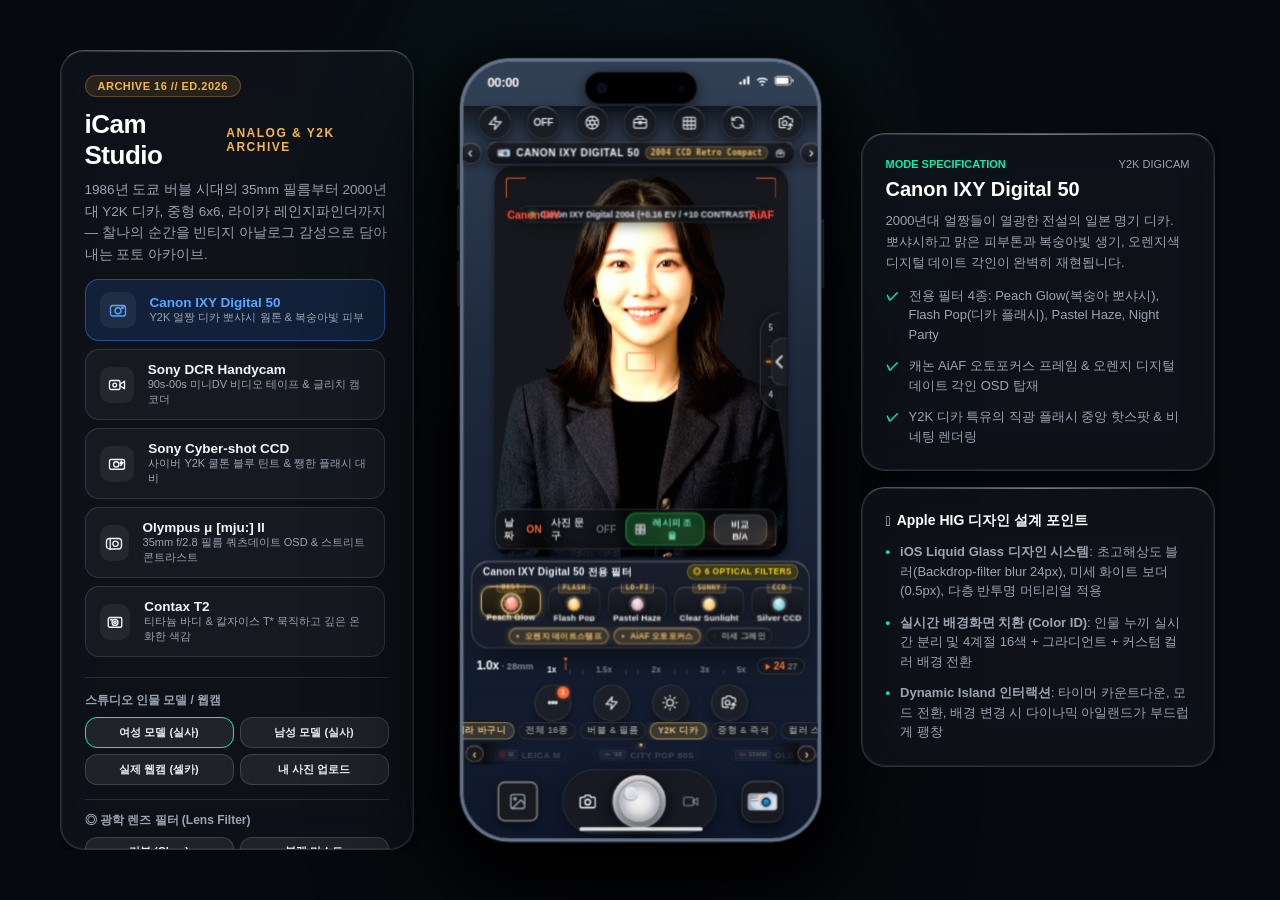
==== commit 90b5338f: "fix(mobile): resolve iPhone UI obscuring overlays and restore 60fps instant touch responsiveness" ====
--- a/index.html
+++ b/index.html
@@ -518,15 +518,14 @@
 
             <!-- Mode 1: Vintage Film Overlays -->
             <div class="film-grain-layer" id="film-grain-layer">
-              <svg width="100%" height="100%">
+              <svg width="0" height="0" style="position: absolute; pointer-events: none;">
                 <filter id="noiseFilter">
-                  <feTurbulence type="fractalNoise" baseFrequency="0.8" numOctaves="3" stitchTiles="stitch"/>
+                  <feTurbulence type="fractalNoise" baseFrequency="0.8" numOctaves="2" stitchTiles="stitch"/>
                   <feColorMatrix type="saturate" values="0"/>
                 </filter>
                 <filter id="spectralMatrixFilter">
                   <feColorMatrix id="spectralMatrixNode" type="matrix" values="1 0 0 0 0  0 1 0 0 0  0 0 1 0 0  0 0 0 1 0"/>
                 </filter>
-                <rect width="100%" height="100%" filter="url(#noiseFilter)"/>
               </svg>
             </div>
             
--- a/style.css
+++ b/style.css
@@ -1115,9 +1115,10 @@
   background: rgba(0, 0, 0, 0.45);
   backdrop-filter: blur(4px);
   -webkit-backdrop-filter: blur(4px);
-  display: flex;
+  display: none !important;
   align-items: center;
   justify-content: center;
+  pointer-events: none;
 }
 
 .btn-start-camera {
@@ -1276,15 +1277,17 @@
    [Mode 1] Vintage / Film Overlays
    ========================================================================== */
 
-/* Film Grain Overlay */
+/* Film Grain Overlay: High-Performance GPU-Tiled Texture (Zero iOS WebKit Composite Stalls) */
 .film-grain-layer {
   position: absolute;
   inset: 0;
   z-index: 12;
   pointer-events: none;
-  opacity: 0.38;
-  mix-blend-mode: overlay;
-  display: none;
+  opacity: 0.12;
+  background-image: url("data:image/svg+xml,%3Csvg viewBox='0 0 200 200' xmlns='http://www.w3.org/2000/svg'%3E%3Cfilter id='noiseFilter'%3E%3CfeTurbulence type='fractalNoise' baseFrequency='0.85' numOctaves='2' stitchTiles='stitch'/%3E%3C/filter%3E%3Crect width='100%25' height='100%25' filter='url(%23noiseFilter)' opacity='0.22'/%3E%3C/svg%3E");
+  background-repeat: repeat;
+  background-size: 140px 140px;
+  display: block;
 }
 
 /* Y2K Camcorder OSD Overlay */
@@ -4136,11 +4139,11 @@
     right: auto !important;
     transform: none !important;
     aspect-ratio: 3 / 4 !important;
-    height: min(calc(100dvh - 324px), calc((100vw - 16px) * 4 / 3)) !important;
-    height: min(calc(100vh - 324px), calc((100vw - 16px) * 4 / 3)) !important;
-    width: calc(min(calc(100dvh - 324px), calc((100vw - 16px) * 4 / 3)) * 3 / 4) !important;
-    width: calc(min(calc(100vh - 324px), calc((100vw - 16px) * 4 / 3)) * 3 / 4) !important;
-    max-height: calc(100dvh - 324px) !important;
+    height: min(calc(100dvh - 340px), calc((100vw - 16px) * 4 / 3)) !important;
+    height: min(calc(100vh - 340px), calc((100vw - 16px) * 4 / 3)) !important;
+    width: calc(min(calc(100dvh - 340px), calc((100vw - 16px) * 4 / 3)) * 3 / 4) !important;
+    width: calc(min(calc(100vh - 340px), calc((100vw - 16px) * 4 / 3)) * 3 / 4) !important;
+    max-height: calc(100dvh - 340px) !important;
     max-width: calc(100vw - 16px) !important;
     margin: 0 auto !important;
     border-radius: 16px !important;
@@ -4178,6 +4181,8 @@
     height: 36px !important;
     gap: 5px !important;
     padding: 1px 2px !important;
+    touch-action: pan-x !important;
+    -webkit-overflow-scrolling: touch !important;
   }
 
   .control-drawer .filter-chip {
@@ -4186,6 +4191,9 @@
     gap: 1.5px !important;
     height: 34px !important;
     flex-shrink: 0 !important;
+    touch-action: manipulation !important;
+    -webkit-tap-highlight-color: transparent !important;
+    cursor: pointer !important;
   }
 
   .control-drawer .filter-chip-sub {
@@ -4224,14 +4232,14 @@
     right: auto !important;
     width: 100% !important;
     height: auto !important;
-    min-height: 156px !important;
+    min-height: 154px !important;
     flex-shrink: 0 !important;
     display: flex !important;
     flex-direction: column !important;
     justify-content: flex-end !important;
     gap: 1px !important;
     margin-top: auto !important;
-    padding-bottom: max(4px, env(safe-area-inset-bottom, 4px)) !important;
+    padding-bottom: max(14px, env(safe-area-inset-bottom, 14px)) !important;
     z-index: 30 !important;
   }
 
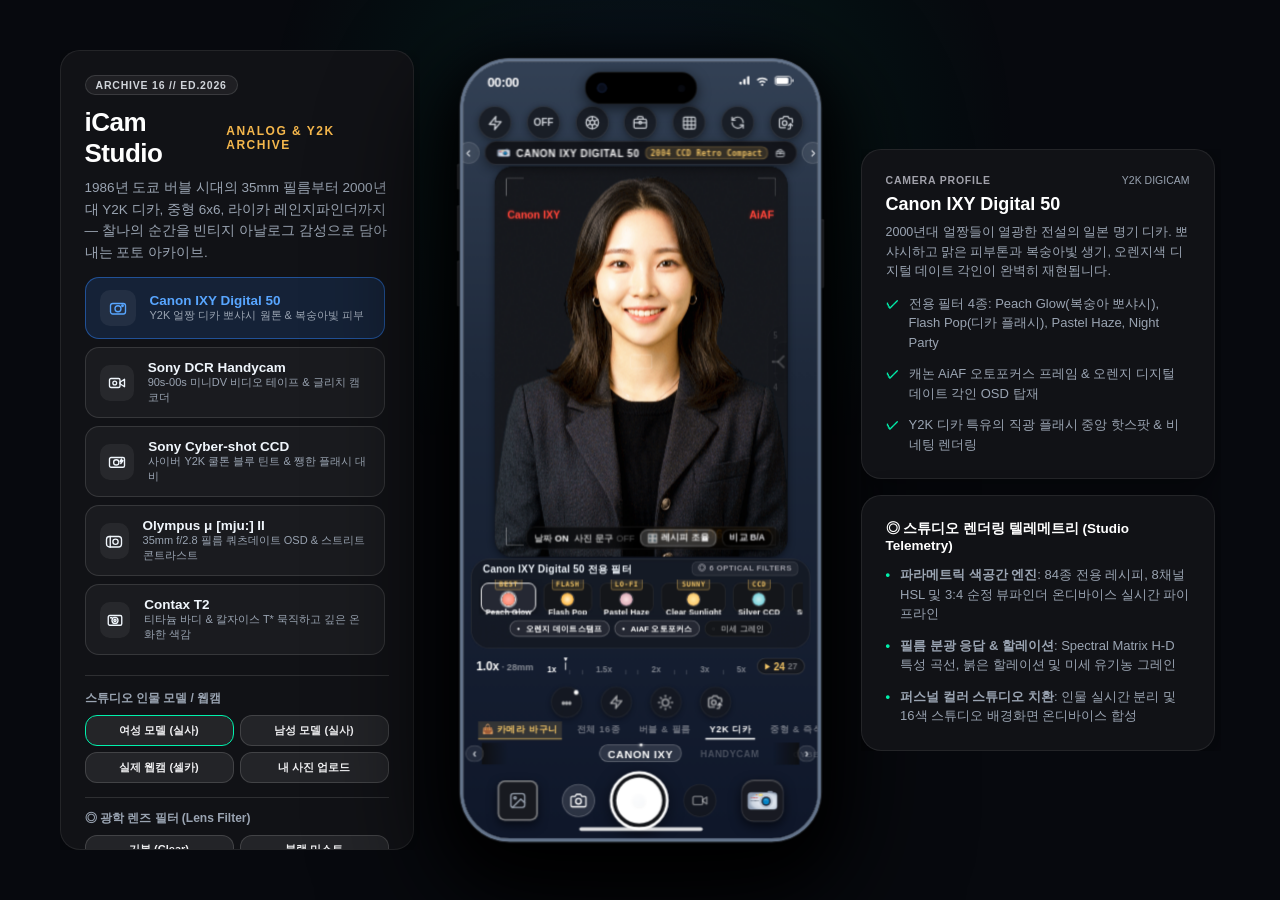
==== commit 54ffed84: "fix(ui): eliminate artificial gloss and sheen effects, redesign sleek matte camera UI" ====
--- a/index.html
+++ b/index.html
@@ -2145,49 +2145,49 @@
     <aside class="showcase-panel right-panel">
       <div class="panel-card">
         <div style="display: flex; align-items: center; justify-content: space-between; margin-bottom: 8px;">
-          <span style="font-size: 11px; font-weight: 700; color: var(--accent-mint); text-transform: uppercase;">Mode Specification</span>
-          <span style="font-size: 11px; color: var(--text-secondary);" id="active-mode-badge">Vintage / Film</span>
-        </div>
-        <h2 style="font-size: 20px; font-weight: 700; color: #fff; margin-bottom: 10px;" id="mode-spec-title">
+          <span style="font-size: 10.5px; font-weight: 700; color: #a1a1aa; letter-spacing: 0.8px; text-transform: uppercase;">Camera Profile</span>
+          <span style="font-size: 10.5px; color: var(--text-secondary);" id="active-mode-badge">Vintage / Film</span>
+        </div>
+        <h2 style="font-size: 18px; font-weight: 700; color: #fff; margin-bottom: 8px;" id="mode-spec-title">
           아날로그 필름 & 텍스처
         </h2>
-        <p style="font-size: 13px; color: var(--text-secondary); line-height: 1.6;" id="mode-spec-desc">
-          소니 캠코더, 캐논 IXY 디카, 인스탁스 미니 즉석인화, Hi8 비디오 글리치, 코닥/후지 필름 등 11종의 명기 카메라 톤과 실시간 뷰파인더 OSD가 완벽히 재현됩니다.
+        <p style="font-size: 12.5px; color: var(--text-secondary); line-height: 1.55;" id="mode-spec-desc">
+          소니 캠코더, 캐논 IXY 디카, 인스탁스 미니 즉석인화, Hi8 비디오 글리치, 코닥/후지 필름 등 16종 명기 카메라의 분광 응답 곡선과 뷰파인더 OSD가 온디바이스로 재현됩니다.
         </p>
 
         <ul class="feature-list" id="mode-feature-list">
           <li class="feature-item">
-            <span class="feature-bullet">✓</span>
-            <span>브랜드별 11종 프리셋: Sony DCR, Canon IXY, Cyber-shot, Instax Mini, Polaroid, Hi8 Tape, Super 8mm, Kodak Gold, Fuji Superia, Tri-X Noir</span>
+            <span class="feature-bullet">•</span>
+            <span>브랜드별 16종 프리셋: Sony DCR, Canon IXY, Cyber-shot, Instax Mini, Leica M, Contax T2, Ricoh GR, Fuji QuickSnap</span>
           </li>
           <li class="feature-item">
-            <span class="feature-bullet">✓</span>
-            <span>기종별 전용 OSD & 프레임: 소니 타임코드, 캐논 데이트스탬프, 인스탁스 화이트 카드 프레임, VHS 스캔라인</span>
+            <span class="feature-bullet">•</span>
+            <span>기종별 전용 OSD & 광학 뷰파인더: 소니 타임코드, 캐논 데이트스탬프, 인스탁스 프레임, 하프프레임 가이드</span>
           </li>
           <li class="feature-item">
-            <span class="feature-bullet">✓</span>
-            <span>Web Audio API 기반 기계식 셔터 찰칵 햅틱 사운드 & Dynamic Island 상태 연동</span>
+            <span class="feature-bullet">•</span>
+            <span>Web Audio API 기반 기계식 셔터 사운드 & 광학 렌즈 필터(블랙미스트, 스타, 스트릭) 실시간 연동</span>
           </li>
         </ul>
       </div>
 
-      <!-- HIG & Native Tech Highlights -->
+      <!-- Studio Telemetry -->
       <div class="panel-card">
-        <h3 style="font-size: 14px; font-weight: 700; color: #fff; margin-bottom: 12px; display: flex; align-items: center; gap: 6px;">
-          <span></span> Apple HIG 디자인 설계 포인트
+        <h3 style="font-size: 13.5px; font-weight: 700; color: #fff; margin-bottom: 12px; display: flex; align-items: center; gap: 6px;">
+          ◎ 스튜디오 렌더링 텔레메트리 (Studio Telemetry)
         </h3>
         <ul class="feature-list" style="margin-top: 0;">
           <li class="feature-item">
             <span class="feature-bullet">•</span>
-            <span><strong>iOS Liquid Glass 디자인 시스템</strong>: 초고해상도 블러(Backdrop-filter blur 24px), 미세 화이트 보더(0.5px), 다층 반투명 머티리얼 적용</span>
+            <span><strong>파라메트릭 색공간 엔진</strong>: 84종 전용 레시피, 8채널 HSL 및 3:4 순정 뷰파인더 온디바이스 실시간 파이프라인</span>
           </li>
           <li class="feature-item">
             <span class="feature-bullet">•</span>
-            <span><strong>실시간 배경화면 치환 (Color ID)</strong>: 인물 누끼 실시간 분리 및 4계절 16색 + 그라디언트 + 커스텀 컬러 배경 전환</span>
+            <span><strong>필름 분광 응답 & 할레이션</strong>: Spectral Matrix H-D 특성 곡선, 붉은 할레이션 및 미세 유기농 그레인</span>
           </li>
           <li class="feature-item">
             <span class="feature-bullet">•</span>
-            <span><strong>Dynamic Island 인터랙션</strong>: 타이머 카운트다운, 모드 전환, 배경 변경 시 다이나믹 아일랜드가 부드럽게 팽창</span>
+            <span><strong>퍼스널 컬러 스튜디오 치환</strong>: 인물 실시간 분리 및 16색 스튜디오 배경화면 온디바이스 합성</span>
           </li>
         </ul>
       </div>
--- a/style.css
+++ b/style.css
@@ -18,18 +18,18 @@
   --accent-coral: #ff7b72;
   --ios-yellow: #ffd60a;
 
-  /* Glassmorphism Design Tokens */
-  --glass-bg-ultra-thin: rgba(255, 255, 255, 0.05);
-  --glass-bg-thin: rgba(25, 28, 36, 0.45);
-  --glass-bg-regular: rgba(22, 26, 35, 0.65);
-  --glass-bg-thick: rgba(18, 22, 30, 0.82);
+  /* Glassmorphism Design Tokens - Clean High-End Matte Dark */
+  --glass-bg-ultra-thin: rgba(255, 255, 255, 0.03);
+  --glass-bg-thin: rgba(20, 22, 28, 0.55);
+  --glass-bg-regular: rgba(18, 20, 26, 0.75);
+  --glass-bg-thick: rgba(14, 16, 22, 0.92);
   --glass-blur-sm: blur(12px);
-  --glass-blur-md: blur(24px);
-  --glass-blur-lg: blur(40px);
-  --glass-border: 1px solid rgba(255, 255, 255, 0.14);
-  --glass-border-top: 1px solid rgba(255, 255, 255, 0.28);
-  --glass-shadow: 0 16px 40px -10px rgba(0, 0, 0, 0.65), 0 0 1px 1px rgba(255, 255, 255, 0.08) inset;
-  --glass-inner-bevel: inset 0 1px 1px rgba(255, 255, 255, 0.25);
+  --glass-blur-md: blur(20px);
+  --glass-blur-lg: blur(32px);
+  --glass-border: 1px solid rgba(255, 255, 255, 0.08);
+  --glass-border-top: 1px solid rgba(255, 255, 255, 0.08);
+  --glass-shadow: 0 12px 32px rgba(0, 0, 0, 0.5);
+  --glass-inner-bevel: none;
   
   /* iPhone 16 Pro Dimensions */
   --device-width: 393px;
@@ -118,41 +118,31 @@
 }
 
 .panel-card {
-  background: var(--bg-card);
-  backdrop-filter: var(--glass-blur-md);
-  -webkit-backdrop-filter: var(--glass-blur-md);
-  border: var(--glass-border);
-  border-top: var(--glass-border-top);
-  border-radius: 24px;
+  background: #111216;
+  border: 1px solid rgba(255, 255, 255, 0.08);
+  border-radius: 20px;
   padding: 24px;
-  box-shadow: var(--glass-shadow);
+  box-shadow: 0 8px 30px rgba(0, 0, 0, 0.45);
   position: relative;
   overflow: hidden;
 }
 
 .panel-card::before {
-  content: "";
-  position: absolute;
-  top: 0;
-  left: 0;
-  right: 0;
-  height: 1px;
-  background: linear-gradient(90deg, transparent 0%, rgba(255, 255, 255, 0.4) 50%, transparent 100%);
-  pointer-events: none;
+  display: none !important;
 }
 
 .brand-badge {
   display: inline-flex;
   align-items: center;
   gap: 8px;
-  background: rgba(229, 169, 60, 0.12);
-  color: var(--accent-gold);
-  border: 1px solid rgba(229, 169, 60, 0.3);
-  padding: 4px 12px;
+  background: rgba(255, 255, 255, 0.06);
+  color: #d1d5db;
+  border: 1px solid rgba(255, 255, 255, 0.12);
+  padding: 3px 10px;
   border-radius: 999px;
-  font-size: 11px;
+  font-size: 10.5px;
   font-weight: 600;
-  letter-spacing: 0.5px;
+  letter-spacing: 0.8px;
   text-transform: uppercase;
   margin-bottom: 12px;
 }
@@ -363,7 +353,7 @@
 body.is-fluid-fullscreen:not(.native-mobile-device) .fluid-device-pill {
   display: flex !important;
 }
-body.native-mobile-device .fluid-exit-pill,
+body.native-mobile-device:not(.is-fluid-fullscreen) .fluid-exit-pill,
 body.native-mobile-device .fluid-device-pill {
   display: none !important;
 }
@@ -582,44 +572,43 @@
   justify-content: space-between;
   padding: 0 16px;
   z-index: 50;
-  background: linear-gradient(180deg, rgba(0, 0, 0, 0.6) 0%, transparent 100%);
+  background: transparent;
 }
 
 .toolbar-btn {
-  background: rgba(22, 24, 30, 0.75);
-  border: 1px solid rgba(255, 255, 255, 0.12);
-  border-top: 1px solid rgba(255, 255, 255, 0.28);
-  backdrop-filter: blur(16px);
-  -webkit-backdrop-filter: blur(16px);
-  box-shadow: 0 4px 10px rgba(0, 0, 0, 0.5), inset 0 1px 0 rgba(255, 255, 255, 0.15);
+  background: rgba(18, 20, 24, 0.72);
+  border: 1px solid rgba(255, 255, 255, 0.1);
+  backdrop-filter: blur(14px);
+  -webkit-backdrop-filter: blur(14px);
+  box-shadow: 0 2px 8px rgba(0, 0, 0, 0.4);
   width: 36px;
   height: 36px;
   border-radius: 50%;
   display: flex;
   align-items: center;
   justify-content: center;
-  color: #e4e7ec;
+  color: #d1d5db;
   font-size: 15px;
   cursor: pointer;
-  transition: all 0.2s cubic-bezier(0.175, 0.885, 0.32, 1.275);
+  transition: all 0.15s ease;
 }
 
 .toolbar-btn:hover {
-  background: rgba(35, 38, 48, 0.85);
-  border-color: rgba(245, 199, 103, 0.5);
+  background: rgba(30, 32, 38, 0.9);
   color: #fff;
+  border-color: rgba(255, 255, 255, 0.2);
 }
 
 .toolbar-btn:active {
-  transform: scale(0.9);
-  background: rgba(255, 255, 255, 0.18);
+  transform: scale(0.92);
+  background: rgba(255, 255, 255, 0.12);
 }
 
 .toolbar-btn.active {
-  background: rgba(245, 199, 103, 0.22);
-  color: #f5c767;
-  border-color: rgba(245, 199, 103, 0.8);
-  box-shadow: 0 0 14px rgba(245, 199, 103, 0.4), inset 0 1px 1px rgba(255, 255, 255, 0.5);
+  background: #ffffff;
+  color: #111216;
+  border-color: #ffffff;
+  box-shadow: 0 2px 10px rgba(255, 255, 255, 0.25);
 }
 
 .toolbar-btn svg,
@@ -966,55 +955,54 @@
   width: 24px;
   height: 24px;
   border-radius: 50%;
-  background: linear-gradient(180deg, #2a2c34 0%, #15171d 100%);
-  border: 1px solid rgba(255, 255, 255, 0.18);
+  background: rgba(255, 255, 255, 0.08);
+  border: 1px solid rgba(255, 255, 255, 0.12);
   backdrop-filter: blur(12px);
   -webkit-backdrop-filter: blur(12px);
-  color: #d4d8e0;
+  color: #d1d5db;
   font-size: 10px;
-  font-weight: 700;
+  font-weight: 600;
   display: flex;
   align-items: center;
   justify-content: center;
   cursor: pointer;
-  transition: all 0.2s ease;
-  box-shadow: 0 2px 8px rgba(0, 0, 0, 0.5), inset 0 1px 0 rgba(255, 255, 255, 0.2);
+  transition: all 0.15s ease;
+  box-shadow: none;
 }
 
 .cam-badge-step-btn:hover {
-  background: #353842;
-  border-color: rgba(245, 199, 103, 0.6);
+  background: rgba(255, 255, 255, 0.18);
+  border-color: rgba(255, 255, 255, 0.25);
   color: #fff;
 }
 
 .cam-badge-step-btn:active {
-  transform: scale(0.88);
+  transform: scale(0.9);
 }
 
 .camera-model-badge {
   display: flex;
   align-items: center;
   gap: 6px;
-  background: linear-gradient(180deg, rgba(28, 30, 36, 0.88) 0%, rgba(14, 15, 19, 0.94) 100%);
-  border: 1px solid rgba(255, 255, 255, 0.16);
-  border-top: 1px solid rgba(255, 255, 255, 0.35);
+  background: rgba(16, 17, 21, 0.88);
+  border: 1px solid rgba(255, 255, 255, 0.12);
   backdrop-filter: blur(16px);
   -webkit-backdrop-filter: blur(16px);
-  padding: 4px 10px;
-  border-radius: 12px;
-  box-shadow: 0 4px 14px rgba(0, 0, 0, 0.6), inset 0 1px 0 rgba(255, 255, 255, 0.15);
+  padding: 4px 12px;
+  border-radius: 20px;
+  box-shadow: 0 4px 12px rgba(0, 0, 0, 0.4);
   cursor: pointer;
-  transition: all 0.2s ease;
+  transition: all 0.15s ease;
 }
 
 .camera-model-badge:hover {
-  background: rgba(35, 38, 48, 0.92);
-  border-color: rgba(245, 199, 103, 0.6);
-  box-shadow: 0 0 14px rgba(245, 199, 103, 0.28);
+  background: rgba(25, 27, 33, 0.95);
+  border-color: rgba(255, 255, 255, 0.25);
+  box-shadow: 0 4px 16px rgba(0, 0, 0, 0.5);
 }
 
 .camera-model-badge:active {
-  transform: scale(0.96);
+  transform: scale(0.97);
 }
 
 .cam-badge-icon {
@@ -2387,14 +2375,14 @@
 }
 
 .cam-drawer-badge {
-  font-size: 9px;
-  font-weight: 800;
+  font-size: 8.5px;
+  font-weight: 600;
   letter-spacing: 0.5px;
-  color: var(--ios-yellow);
-  background: rgba(255, 214, 10, 0.15);
-  border: 0.5px solid rgba(255, 214, 10, 0.4);
+  color: #a1a1aa;
+  background: rgba(255, 255, 255, 0.06);
+  border: 1px solid rgba(255, 255, 255, 0.1);
   padding: 1px 6px;
-  border-radius: 8px;
+  border-radius: 6px;
 }
 
 /* Mode 1: Vintage Controls */
@@ -2458,11 +2446,11 @@
 }
 
 .filter-carousel.bouncing-left {
-  box-shadow: inset 14px 0 14px -6px rgba(245, 199, 103, 0.45);
+  box-shadow: inset 10px 0 10px -6px rgba(255, 255, 255, 0.15);
 }
 
 .filter-carousel.bouncing-right {
-  box-shadow: inset -14px 0 14px -6px rgba(245, 199, 103, 0.45);
+  box-shadow: inset -10px 0 10px -6px rgba(255, 255, 255, 0.15);
 }
 
 .filter-chip {
@@ -2471,17 +2459,14 @@
   align-items: center;
   justify-content: center;
   gap: 1.5px;
-  background: linear-gradient(180deg, rgba(32, 35, 44, 0.75) 0%, rgba(18, 20, 26, 0.85) 100%);
-  border: 1px solid rgba(255, 255, 255, 0.10);
-  border-top: 1px solid rgba(255, 255, 255, 0.22);
-  backdrop-filter: blur(14px);
-  -webkit-backdrop-filter: blur(14px);
-  border-radius: 10px;
-  padding: 2.5px 6px;
+  background: #14161a;
+  border: 1px solid rgba(255, 255, 255, 0.08);
+  border-radius: 8px;
+  padding: 3px 6px;
   cursor: pointer;
-  transition: all 0.2s cubic-bezier(0.175, 0.885, 0.32, 1.275);
+  transition: all 0.15s ease;
   min-width: 60px;
-  box-shadow: 0 2px 6px rgba(0, 0, 0, 0.4), inset 0 1px 0 rgba(255, 255, 255, 0.1);
+  box-shadow: none;
   position: relative;
   flex-shrink: 0;
 }
@@ -2491,73 +2476,52 @@
 }
 
 .filter-chip:hover {
-  background: rgba(45, 50, 62, 0.8);
-  transform: translateY(-1px);
+  background: #1e2028;
+  border-color: rgba(255, 255, 255, 0.18);
 }
 
 .filter-chip.active {
-  border-color: #f5c767;
-  background: linear-gradient(180deg, rgba(50, 42, 25, 0.9) 0%, rgba(28, 24, 15, 0.95) 100%);
-  box-shadow: 0 0 12px rgba(245, 199, 103, 0.32), inset 0 1px 0 rgba(255, 255, 255, 0.25);
-  transform: translateY(-1px);
+  border-color: #ffffff;
+  background: #252833;
+  box-shadow: 0 2px 10px rgba(0, 0, 0, 0.4);
+  transform: none;
 }
 
 /* Explicit Optical Glass Filter Lens Swatch */
 .filter-lens-swatch {
   position: relative;
-  width: 24px;
-  height: 24px;
+  width: 20px;
+  height: 20px;
   border-radius: 50%;
-  background: radial-gradient(circle, #2a2d36 35%, #15171d 85%, #0d0e12 100%);
-  box-shadow: 0 1px 4px rgba(0, 0, 0, 0.6), inset 0 1px 1px rgba(255, 255, 255, 0.35), 0 0 0 1px rgba(255, 255, 255, 0.12);
+  background: #18191f;
+  box-shadow: none;
+  border: 1px solid rgba(255, 255, 255, 0.15);
   display: flex;
   align-items: center;
   justify-content: center;
   margin: 1.5px 0 2px 0;
   flex-shrink: 0;
-  transition: all 0.22s cubic-bezier(0.175, 0.885, 0.32, 1.275);
+  transition: all 0.15s ease;
   overflow: hidden;
 }
 
 .filter-chip.active .filter-lens-swatch {
-  box-shadow: 0 0 0 1.5px #f5c767, 0 0 10px rgba(245, 199, 103, 0.55), inset 0 1px 1.5px rgba(255, 255, 255, 0.6);
-  transform: scale(1.08);
+  border-color: #ffffff;
+  box-shadow: 0 0 0 1.5px rgba(255, 255, 255, 0.4);
+  transform: none;
 }
 
 .filter-lens-swatch .swatch-glass {
   position: absolute;
-  inset: 2px;
+  inset: 0;
   border-radius: 50%;
-  box-shadow: inset 0 0 3px rgba(0, 0, 0, 0.45);
-  transition: all 0.22s ease;
-}
-
-.filter-lens-swatch .swatch-reflection {
-  position: absolute;
-  top: 3px;
-  left: 4px;
-  width: 9px;
-  height: 5.5px;
-  border-radius: 50% 50% 40% 40% / 60% 60% 30% 30%;
-  background: linear-gradient(180deg, rgba(255, 255, 255, 0.85) 0%, rgba(255, 255, 255, 0.1) 100%);
-  transform: rotate(-25deg);
-  pointer-events: none;
-  z-index: 2;
-}
-
+  box-shadow: none;
+  transition: none;
+}
+
+.filter-lens-swatch .swatch-reflection,
 .filter-lens-swatch .swatch-aperture-ring {
-  position: absolute;
-  inset: 1px;
-  border-radius: 50%;
-  border: 0.5px dashed rgba(255, 255, 255, 0.25);
-  pointer-events: none;
-  z-index: 3;
-  opacity: 0.65;
-}
-
-.filter-chip.active .filter-lens-swatch .swatch-aperture-ring {
-  border-color: rgba(245, 199, 103, 0.65);
-  opacity: 0.9;
+  display: none !important;
 }
 
 /* ==========================================================================
@@ -2750,46 +2714,43 @@
   display: flex;
   align-items: center;
   gap: 4px;
-  background: rgba(25, 28, 35, 0.7);
-  border: 1px solid rgba(255, 255, 255, 0.10);
-  border-top: 1px solid rgba(255, 255, 255, 0.20);
-  backdrop-filter: var(--glass-blur-sm);
-  -webkit-backdrop-filter: var(--glass-blur-sm);
+  background: #14161a;
+  border: 1px solid rgba(255, 255, 255, 0.08);
   padding: 2px 7px;
   border-radius: 10px;
   font-size: 9px;
   font-weight: 600;
-  color: rgba(255, 255, 255, 0.6);
+  color: rgba(255, 255, 255, 0.55);
   cursor: pointer;
-  transition: all 0.2s ease;
-  box-shadow: inset 0 1px 0 rgba(255, 255, 255, 0.08);
+  transition: all 0.15s ease;
+  box-shadow: none;
   flex-shrink: 0;
   white-space: nowrap;
 }
 
 .toggle-pill:hover {
-  background: rgba(40, 44, 55, 0.8);
+  background: #1e2028;
   color: #fff;
 }
 
 .toggle-pill.active {
-  background: rgba(245, 199, 103, 0.16);
-  color: #f5c767;
-  border-color: rgba(245, 199, 103, 0.6);
-  box-shadow: 0 0 10px rgba(245, 199, 103, 0.25), inset 0 1px 0 rgba(255, 255, 255, 0.2);
+  background: #252833;
+  color: #ffffff;
+  border-color: rgba(255, 255, 255, 0.25);
+  box-shadow: none;
 }
 
 .toggle-pill.active::before {
   content: "●";
-  font-size: 6.5px;
-  color: #f5c767;
+  font-size: 6px;
+  color: #ffffff;
   margin-right: 2px;
 }
 
 .toggle-pill:not(.active)::before {
   content: "○";
-  font-size: 6.5px;
-  color: rgba(255, 255, 255, 0.35);
+  font-size: 6px;
+  color: rgba(255, 255, 255, 0.3);
   margin-right: 2px;
 }
 
@@ -3067,17 +3028,19 @@
   padding-bottom: 6px;
 }
 
-/* Camera Category Fast-Jump Tabs */
+/* Camera Category Fast-Jump Tabs - Refined Minimalist Analog Indices */
 .camera-category-bar {
   display: flex;
   align-items: center;
-  justify-content: center;
-  gap: 4px;
-  padding: 0 8px;
+  justify-content: flex-start;
+  gap: 12px;
+  padding: 0 16px;
   height: 24px;
   margin-bottom: 3px;
   overflow-x: auto;
   scrollbar-width: none;
+  background: transparent;
+  border: none;
 }
 
 .camera-category-bar::-webkit-scrollbar {
@@ -3085,48 +3048,48 @@
 }
 
 .cam-cat-pill {
-  background: rgba(25, 28, 35, 0.7);
-  border: 1px solid rgba(255, 255, 255, 0.10);
-  backdrop-filter: blur(8px);
-  -webkit-backdrop-filter: blur(8px);
-  color: rgba(255, 255, 255, 0.5);
-  font-size: 9.5px;
-  font-weight: 700;
-  letter-spacing: 0.5px;
-  padding: 2px 7.5px;
-  border-radius: 12px;
+  background: transparent;
+  border: none;
+  border-bottom: 2px solid transparent;
+  color: rgba(255, 255, 255, 0.4);
+  font-size: 10px;
+  font-weight: 600;
+  letter-spacing: 0.6px;
+  padding: 2px 4px;
+  border-radius: 0;
   cursor: pointer;
   white-space: nowrap;
-  transition: all 0.2s cubic-bezier(0.175, 0.885, 0.32, 1.275);
+  transition: all 0.18s ease;
   text-transform: uppercase;
 }
 
 .cam-cat-pill:hover {
-  background: rgba(45, 50, 62, 0.8);
-  color: #fff;
+  background: transparent;
+  color: rgba(255, 255, 255, 0.85);
 }
 
 .cam-cat-pill.active {
-  background: rgba(245, 199, 103, 0.18);
-  color: #f5c767;
-  border-color: rgba(245, 199, 103, 0.65);
-  box-shadow: 0 0 10px rgba(245, 199, 103, 0.28);
+  background: transparent;
+  color: #ffffff;
+  border-bottom-color: #ffffff;
+  font-weight: 700;
+  box-shadow: none;
 }
 
 /* Mode Switcher Dial - Tactile Rotary Camera Wheel with Touch Drag */
 .mode-dial-wrapper {
   width: 100%;
-  height: 22px;
-  margin-bottom: 4px;
-  display: flex;
-  align-items: center;
-  justify-content: center;
+  height: 24px;
+  margin-bottom: 3px;
+  display: flex;
+  align-items: center;
+  justify-content: flex-start;
   position: relative;
   overflow: hidden;
   user-select: none;
   -webkit-user-select: none;
   cursor: grab;
-  touch-action: pan-y;
+  touch-action: none !important;
 }
 
 .mode-dial-wrapper:active {
@@ -3163,9 +3126,9 @@
   width: 20px;
   height: 18px;
   border-radius: 9px;
-  background: rgba(24, 26, 32, 0.88);
-  border: 1px solid rgba(245, 199, 103, 0.35);
-  color: #f5c767;
+  background: rgba(255, 255, 255, 0.08);
+  border: 1px solid rgba(255, 255, 255, 0.14);
+  color: #d1d5db;
   font-size: 13px;
   font-weight: 700;
   line-height: 1;
@@ -3176,8 +3139,8 @@
   z-index: 6;
   pointer-events: auto;
   user-select: none;
-  box-shadow: 0 2px 6px rgba(0, 0, 0, 0.5), inset 0 1px 0 rgba(255, 255, 255, 0.15);
-  transition: all 0.16s cubic-bezier(0.2, 0.8, 0.2, 1);
+  box-shadow: none;
+  transition: all 0.15s ease;
 }
 
 .mode-dial-edge-cue.dial-cue-left {
@@ -3189,11 +3152,10 @@
 }
 
 .mode-dial-edge-cue:hover {
-  background: rgba(245, 199, 103, 0.22);
+  background: rgba(255, 255, 255, 0.18);
   color: #fff;
-  border-color: rgba(245, 199, 103, 0.7);
-  box-shadow: 0 0 10px rgba(245, 199, 103, 0.45);
-  transform: translateY(-50%) scale(1.08);
+  border-color: rgba(255, 255, 255, 0.28);
+  transform: translateY(-50%) scale(1.05);
 }
 
 .mode-dial-edge-cue:active {
@@ -3209,8 +3171,8 @@
   width: 3px;
   height: 3px;
   border-radius: 50%;
-  background: #f5c767;
-  box-shadow: 0 0 6px #f5c767, 0 0 12px rgba(245, 199, 103, 0.85);
+  background: #ffffff;
+  box-shadow: 0 0 4px rgba(255, 255, 255, 0.8);
   pointer-events: none;
   z-index: 5;
 }
@@ -3227,57 +3189,41 @@
 .mode-dial-item {
   font-family: -apple-system, BlinkMacSystemFont, "SF Pro Display", "SF Mono", sans-serif;
   font-size: 10.5px;
-  font-weight: 700;
+  font-weight: 600;
   letter-spacing: 0.6px;
   text-transform: uppercase;
-  color: rgba(255, 255, 255, 0.55);
-  background: rgba(255, 255, 255, 0.04);
-  border: 1px solid rgba(255, 255, 255, 0.08);
-  border-radius: 11px;
+  color: rgba(255, 255, 255, 0.45);
+  background: transparent;
+  border: 1px solid transparent;
+  border-radius: 8px;
   cursor: pointer;
   white-space: nowrap;
-  transition: color 0.18s ease, transform 0.18s ease, opacity 0.18s ease, background 0.18s ease, border-color 0.18s ease;
+  transition: all 0.15s ease;
   display: flex;
   align-items: center;
   gap: 5px;
   padding: 1.5px 7px;
-  opacity: 0.65;
-  transform: scale(0.94);
+  opacity: 0.6;
 }
 
 .mode-dial-item:hover {
   color: rgba(255, 255, 255, 0.95);
-  background: rgba(255, 255, 255, 0.08);
   opacity: 0.9;
 }
 
 .mode-dial-item.active {
-  color: #ffd875;
-  font-weight: 800;
-  background: linear-gradient(180deg, rgba(245, 199, 103, 0.22) 0%, rgba(180, 120, 30, 0.14) 100%);
-  border-color: rgba(245, 199, 103, 0.55);
-  box-shadow: 0 0 12px rgba(245, 199, 103, 0.35), inset 0 1px 0 rgba(255, 255, 255, 0.2);
-  text-shadow: 0 1px 2px rgba(0, 0, 0, 0.7), 0 0 10px rgba(245, 199, 103, 0.5);
-  transform: scale(1.1);
+  color: #ffffff;
+  font-weight: 700;
+  background: rgba(255, 255, 255, 0.12);
+  border-color: rgba(255, 255, 255, 0.22);
+  box-shadow: none;
+  text-shadow: none;
+  transform: scale(1.04);
   opacity: 1;
 }
 
 .mode-dial-badge {
-  font-size: 7.5px;
-  font-weight: 800;
-  padding: 0.5px 3.5px;
-  border-radius: 4px;
-  background: rgba(255, 255, 255, 0.09);
-  color: rgba(255, 255, 255, 0.75);
-  border: 0.5px solid rgba(255, 255, 255, 0.16);
-  letter-spacing: 0.4px;
-}
-
-.mode-dial-item.active .mode-dial-badge {
-  background: rgba(245, 199, 103, 0.32);
-  color: #fff;
-  border-color: rgba(245, 199, 103, 0.7);
-  box-shadow: 0 0 6px rgba(245, 199, 103, 0.4);
+  display: none !important;
 }
 
 /* Shutter Row */
@@ -4161,10 +4107,10 @@
     right: auto !important;
     width: calc(100% - 16px) !important;
     max-width: 410px !important;
-    height: 82px !important;
-    max-height: 82px !important;
+    height: 88px !important;
+    max-height: 88px !important;
     margin: 2px auto 0 auto !important;
-    padding: 3px 8px !important;
+    padding: 2px 8px !important;
     flex-shrink: 0 !important;
     z-index: 20 !important;
     box-sizing: border-box !important;
@@ -4174,13 +4120,13 @@
   }
 
   .control-drawer .cam-drawer-header {
-    margin-bottom: 1px !important;
+    margin-bottom: 0px !important;
   }
 
   .control-drawer .filter-carousel {
-    height: 36px !important;
-    gap: 5px !important;
-    padding: 1px 2px !important;
+    height: 38px !important;
+    gap: 6px !important;
+    padding: 1px 4px !important;
     touch-action: pan-x !important;
     -webkit-overflow-scrolling: touch !important;
   }
@@ -4188,12 +4134,13 @@
   .control-drawer .filter-chip {
     min-width: 58px !important;
     padding: 2px 6px !important;
-    gap: 1.5px !important;
+    gap: 1px !important;
     height: 34px !important;
     flex-shrink: 0 !important;
     touch-action: manipulation !important;
     -webkit-tap-highlight-color: transparent !important;
     cursor: pointer !important;
+    border-radius: 8px !important;
   }
 
   .control-drawer .filter-chip-sub {
@@ -4207,21 +4154,24 @@
   }
 
   .control-drawer .filter-chip-name {
-    font-size: 8.5px !important;
+    font-size: 9.5px !important;
     line-height: 1.1 !important;
+    font-weight: 700 !important;
     white-space: nowrap !important;
     overflow: visible !important;
   }
 
   .control-drawer .vintage-toggles {
     margin-top: 1px !important;
+    gap: 4px !important;
   }
 
   .control-drawer .toggle-pill {
-    padding: 1px 6px !important;
-    font-size: 8.5px !important;
-    height: 16px !important;
-    line-height: 16px !important;
+    padding: 1px 7px !important;
+    font-size: 9px !important;
+    height: 18px !important;
+    line-height: 18px !important;
+    touch-action: manipulation !important;
   }
 
   .camera-bottom-section {
@@ -4237,26 +4187,27 @@
     display: flex !important;
     flex-direction: column !important;
     justify-content: flex-end !important;
-    gap: 1px !important;
+    gap: 2px !important;
     margin-top: auto !important;
     padding-bottom: max(14px, env(safe-area-inset-bottom, 14px)) !important;
     z-index: 30 !important;
   }
 
   .camera-bottom-section .fimo-zoom-ruler-deck {
-    height: 26px !important;
+    height: 24px !important;
     padding: 1px 10px !important;
   }
 
   .camera-bottom-section .fimo-hardware-bar {
-    height: 34px !important;
+    height: 30px !important;
     padding: 0 12px !important;
-    gap: 18px !important;
+    gap: 16px !important;
   }
 
   .camera-bottom-section .fimo-hw-btn {
-    width: 30px !important;
-    height: 30px !important;
+    width: 28px !important;
+    height: 28px !important;
+    touch-action: manipulation !important;
   }
 
   .camera-bottom-section .camera-category-bar {
@@ -4265,29 +4216,66 @@
   }
 
   .camera-bottom-section .mode-dial-wrapper {
-    height: 20px !important;
-    margin-bottom: 1px !important;
+    height: 32px !important;
+    margin-bottom: 2px !important;
+    touch-action: pan-x !important;
+  }
+
+  .camera-bottom-section .mode-dial-item {
+    font-size: 12px !important;
+    font-weight: 700 !important;
+    padding: 3px 10px !important;
+    touch-action: manipulation !important;
   }
 
   .camera-bottom-section .shutter-row {
-    height: 54px !important;
+    height: 72px !important;
+    padding: 0 16px !important;
+    display: flex !important;
+    align-items: center !important;
+    justify-content: space-around !important;
   }
 
   .camera-bottom-section .shutter-btn-outer {
-    width: 50px !important;
-    height: 50px !important;
+    width: 68px !important;
+    height: 68px !important;
+    border-radius: 50% !important;
+    touch-action: manipulation !important;
+    cursor: pointer !important;
+    transition: transform 0.08s cubic-bezier(0.16, 1, 0.3, 1) !important;
   }
 
   .camera-bottom-section .shutter-btn-inner,
   .camera-bottom-section .fimo-shutter-concentric {
-    width: 38px !important;
-    height: 38px !important;
+    width: 52px !important;
+    height: 52px !important;
+    border-radius: 50% !important;
+    transition: transform 0.08s cubic-bezier(0.16, 1, 0.3, 1) !important;
+  }
+
+  .camera-bottom-section .shutter-btn-outer:active {
+    transform: scale(0.92) !important;
+  }
+
+  .camera-bottom-section .shutter-btn-inner:active,
+  .camera-bottom-section .fimo-shutter-concentric:active {
+    transform: scale(0.90) !important;
   }
 
   .camera-bottom-section .gallery-thumbnail-btn,
   .camera-bottom-section .bottom-quick-btn {
-    width: 36px !important;
-    height: 36px !important;
+    width: 44px !important;
+    height: 44px !important;
+    min-width: 44px !important;
+    min-height: 44px !important;
+    border-radius: 12px !important;
+    touch-action: manipulation !important;
+    cursor: pointer !important;
+  }
+
+  .camera-bottom-section .gallery-thumbnail-btn:active,
+  .camera-bottom-section .bottom-quick-btn:active {
+    transform: scale(0.92) !important;
   }
 
   .captured-preview-card {
@@ -4505,14 +4493,14 @@
   transform: translateX(-50%);
   border-radius: 20px;
 }
-.device-wrapper.device-standard .control-drawer { top: 542px; height: 96px; padding: 3px 8px; }
-.device-wrapper.device-standard .cam-drawer-header { margin-bottom: 1px; }
-.device-wrapper.device-standard .filter-chip { padding: 2px 5px; min-width: 52px; gap: 1px; height: 34px; }
-.device-wrapper.device-standard .filter-lens-swatch { width: 18px; height: 18px; margin: 0.5px 0; }
-.device-wrapper.device-standard .filter-chip-name { font-size: 9px; }
+.device-wrapper.device-standard .control-drawer { top: 540px; height: 98px; padding: 2px 8px; }
+.device-wrapper.device-standard .cam-drawer-header { margin-bottom: 0px; }
+.device-wrapper.device-standard .filter-chip { padding: 2px 4px; min-width: 50px; gap: 1px; height: 32px; }
+.device-wrapper.device-standard .filter-lens-swatch { width: 16px; height: 16px; margin: 0; }
+.device-wrapper.device-standard .filter-chip-name { font-size: 8.5px; }
 .device-wrapper.device-standard .filter-chip-sub { display: none; }
-.device-wrapper.device-standard .vintage-toggles { margin-top: 2px; }
-.device-wrapper.device-standard .toggle-pill { padding: 2px 7px; font-size: 9px; height: 18px; line-height: 18px; }
+.device-wrapper.device-standard .vintage-toggles { margin-top: 1px; }
+.device-wrapper.device-standard .toggle-pill { padding: 1px 7px; font-size: 8.5px; height: 18px; line-height: 18px; }
 .device-wrapper.device-standard .camera-bottom-section { top: 642px; height: 204px; }
 .device-wrapper.device-standard .fimo-zoom-ruler-deck { height: 32px; }
 .device-wrapper.device-standard .fimo-hardware-bar { height: 44px; }
@@ -5825,7 +5813,7 @@
   bottom: 10%;
   left: 50%;
   width: 1px;
-  background: dashed rgba(0, 229, 255, 0.35);
+  background: dashed rgba(255, 255, 255, 0.25);
   transform: translateX(-50%);
 }
 
@@ -5836,7 +5824,7 @@
   left: -8px;
   width: 17px;
   height: 1px;
-  background: rgba(0, 229, 255, 0.6);
+  background: rgba(255, 255, 255, 0.35);
 }
 
 .samurai-half-frame-guide::before { top: 0; }
@@ -5849,28 +5837,28 @@
 }
 
 .samurai-brand {
-  background: rgba(10, 25, 35, 0.85);
-  border: 1px solid rgba(0, 229, 255, 0.4);
-  color: #00e5ff;
-  font-family: 'Courier New', monospace;
-  font-size: 10.5px;
-  font-weight: 900;
-  padding: 3px 8px;
+  background: rgba(14, 16, 22, 0.7);
+  border: 0.5px solid rgba(255, 255, 255, 0.2);
+  color: rgba(255, 255, 255, 0.85);
+  font-family: -apple-system, BlinkMacSystemFont, monospace;
+  font-size: 9.5px;
+  font-weight: 700;
+  padding: 2px 6px;
   border-radius: 4px;
-  letter-spacing: 1px;
-  box-shadow: 0 0 10px rgba(0, 229, 255, 0.25);
+  letter-spacing: 0.8px;
+  box-shadow: none;
 }
 
 .samurai-exp-lcd {
-  background: #041014;
-  border: 1px solid rgba(0, 255, 128, 0.5);
-  color: #00ff80;
-  font-family: 'Courier New', monospace;
-  font-size: 11px;
-  font-weight: 800;
-  padding: 3px 8px;
+  background: rgba(14, 16, 22, 0.7);
+  border: 0.5px solid rgba(245, 199, 103, 0.35);
+  color: #f5c767;
+  font-family: -apple-system, BlinkMacSystemFont, monospace;
+  font-size: 10px;
+  font-weight: 700;
+  padding: 2px 6px;
   border-radius: 4px;
-  text-shadow: 0 0 6px #00ff80;
+  text-shadow: none;
 }
 
 .samurai-center-hud {
@@ -5885,15 +5873,15 @@
 }
 
 .samurai-af-box {
-  width: 44px;
-  height: 30px;
-  border: 1px solid rgba(0, 255, 128, 0.6);
+  width: 36px;
+  height: 24px;
+  border: 0.8px solid rgba(255, 255, 255, 0.35);
   border-radius: 2px;
   display: flex;
   align-items: center;
   justify-content: center;
-  color: #00ff80;
-  font-size: 9px;
+  color: rgba(255, 255, 255, 0.65);
+  font-size: 8.5px;
   font-family: monospace;
 }
 
@@ -6491,33 +6479,33 @@
 
 /* Camera Model Badge Skeuomorphic Theme Embellishments */
 .theme-contax-t2 .camera-model-badge {
-  background: linear-gradient(135deg, rgba(222, 208, 182, 0.35), rgba(184, 166, 133, 0.25));
-  border-color: rgba(212, 175, 55, 0.75);
-  box-shadow: 0 4px 12px rgba(0, 0, 0, 0.5), inset 0 1px 1px rgba(255, 245, 225, 0.4);
+  background: rgba(28, 26, 22, 0.9);
+  border-color: rgba(212, 175, 55, 0.4);
+  box-shadow: 0 2px 8px rgba(0, 0, 0, 0.4);
 }
 
 .theme-leica-m .camera-model-badge {
-  background: linear-gradient(135deg, rgba(226, 232, 240, 0.35), rgba(148, 163, 184, 0.25));
-  border-color: rgba(226, 232, 240, 0.75);
-  box-shadow: 0 4px 12px rgba(0, 0, 0, 0.5), inset 0 1px 1px rgba(255, 255, 255, 0.5);
+  background: rgba(22, 23, 26, 0.9);
+  border-color: rgba(226, 232, 240, 0.35);
+  box-shadow: 0 2px 8px rgba(0, 0, 0, 0.4);
 }
 
 .theme-fuji-quicksnap .camera-model-badge {
-  background: linear-gradient(135deg, rgba(13, 121, 56, 0.45), rgba(255, 212, 0, 0.3));
-  border-color: #ffd400;
-  box-shadow: 0 4px 12px rgba(0, 0, 0, 0.6), inset 0 1px 1px rgba(255, 212, 0, 0.4);
+  background: rgba(16, 26, 20, 0.9);
+  border-color: rgba(34, 197, 94, 0.4);
+  box-shadow: 0 2px 8px rgba(0, 0, 0, 0.4);
 }
 
 .theme-polaroid-sx70 .camera-model-badge {
-  background: linear-gradient(135deg, rgba(139, 69, 19, 0.4), rgba(226, 232, 240, 0.25));
-  border-color: rgba(255, 255, 255, 0.65);
-  box-shadow: 0 4px 12px rgba(0, 0, 0, 0.6), inset 0 1px 1px rgba(255, 255, 255, 0.4);
+  background: rgba(26, 20, 16, 0.9);
+  border-color: rgba(255, 255, 255, 0.3);
+  box-shadow: 0 2px 8px rgba(0, 0, 0, 0.4);
 }
 
 .theme-sony-cybershot .camera-model-badge {
-  background: linear-gradient(135deg, rgba(0, 85, 255, 0.35), rgba(0, 210, 255, 0.25));
-  border-color: #00d2ff;
-  box-shadow: 0 4px 12px rgba(0, 0, 0, 0.6), 0 0 10px rgba(0, 210, 255, 0.35);
+  background: rgba(16, 20, 28, 0.9);
+  border-color: rgba(56, 189, 248, 0.4);
+  box-shadow: 0 2px 8px rgba(0, 0, 0, 0.4);
 }
 
 /* ==========================================================================
@@ -6906,8 +6894,8 @@
   width: 8px;
   height: 8px;
   border-radius: 50%;
-  background: #10b981;
-  box-shadow: 0 0 6px #10b981;
+  background: #e02f2f;
+  box-shadow: 0 0 4px rgba(224, 47, 47, 0.6);
 }
 
 /* --------------------------------------------------------------------------
@@ -7096,44 +7084,44 @@
 
 .fimo-bracket {
   position: absolute;
-  width: 22px;
-  height: 22px;
-  border-color: #ff6b35;
+  width: 20px;
+  height: 20px;
+  border-color: rgba(255, 255, 255, 0.45);
   border-style: solid;
   border-width: 0;
-  opacity: 0.92;
+  opacity: 0.85;
 }
 
 .fimo-bracket-tl {
   top: 0;
   left: 0;
-  border-top-width: 1.8px;
-  border-left-width: 1.8px;
-  border-top-left-radius: 3px;
+  border-top-width: 1.2px;
+  border-left-width: 1.2px;
+  border-top-left-radius: 2px;
 }
 
 .fimo-bracket-tr {
   top: 0;
   right: 0;
-  border-top-width: 1.8px;
-  border-right-width: 1.8px;
-  border-top-right-radius: 3px;
+  border-top-width: 1.2px;
+  border-right-width: 1.2px;
+  border-top-right-radius: 2px;
 }
 
 .fimo-bracket-bl {
   bottom: 0;
   left: 0;
-  border-bottom-width: 1.8px;
-  border-left-width: 1.8px;
-  border-bottom-left-radius: 3px;
+  border-bottom-width: 1.2px;
+  border-left-width: 1.2px;
+  border-bottom-left-radius: 2px;
 }
 
 .fimo-bracket-br {
   bottom: 0;
   right: 0;
-  border-bottom-width: 1.8px;
-  border-right-width: 1.8px;
-  border-bottom-right-radius: 3px;
+  border-bottom-width: 1.2px;
+  border-right-width: 1.2px;
+  border-bottom-right-radius: 2px;
 }
 
 .fimo-center-focus-box {
@@ -7141,35 +7129,35 @@
   top: 50%;
   left: 50%;
   transform: translate(-50%, -50%);
-  width: 32px;
-  height: 20px;
-  border: 1.2px solid #ff6b35;
+  width: 24px;
+  height: 16px;
+  border: 0.8px solid rgba(255, 255, 255, 0.35);
   border-radius: 2px;
-  opacity: 0.85;
-  box-shadow: 0 0 6px rgba(255, 107, 53, 0.4);
+  opacity: 0.65;
+  box-shadow: none;
   pointer-events: none;
 }
 
 /* Viewfinder Status Line inside bottom right */
 .fimo-vf-status-line {
   position: absolute;
-  right: 12px;
+  right: 8px;
   bottom: 8px;
   display: flex;
   align-items: center;
-  gap: 10px;
-  font-size: 11px;
-  font-weight: 700;
-  color: rgba(255, 255, 255, 0.85);
+  gap: 6px;
+  font-size: 10px;
+  font-weight: 600;
+  color: rgba(255, 255, 255, 0.7);
   z-index: 35;
-  text-shadow: 0 1px 3px rgba(0, 0, 0, 0.8);
+  text-shadow: none;
   user-select: none;
-  background: rgba(14, 16, 20, 0.55);
-  backdrop-filter: blur(6px);
-  -webkit-backdrop-filter: blur(6px);
-  padding: 3px 9px;
-  border-radius: 12px;
-  border: 0.5px solid rgba(255, 255, 255, 0.14);
+  background: rgba(0, 0, 0, 0.55);
+  backdrop-filter: blur(8px);
+  -webkit-backdrop-filter: blur(8px);
+  padding: 2px 7px;
+  border-radius: 10px;
+  border: 1px solid rgba(255, 255, 255, 0.08);
 }
 
 .fimo-status-date,
@@ -7177,8 +7165,8 @@
   cursor: pointer;
   display: inline-flex;
   align-items: center;
-  gap: 4px;
-  transition: opacity 0.2s ease;
+  gap: 3px;
+  transition: opacity 0.15s ease;
 }
 
 .fimo-status-date:hover,
@@ -7187,13 +7175,13 @@
 }
 
 .fimo-val-on {
-  color: #ff6b35;
-  font-weight: 800;
+  color: #ffffff;
+  font-weight: 700;
 }
 
 .fimo-val-off {
-  color: rgba(255, 255, 255, 0.4);
-  font-weight: 600;
+  color: rgba(255, 255, 255, 0.35);
+  font-weight: 500;
 }
 
 /* Viewfinder Floating Right Edge Tab (‹) */
@@ -7202,29 +7190,31 @@
   right: 0;
   top: 50%;
   transform: translateY(-50%);
-  width: 18px;
-  height: 52px;
-  background: rgba(32, 34, 40, 0.78);
+  width: 14px;
+  height: 44px;
+  background: rgba(20, 22, 28, 0.6);
   backdrop-filter: blur(8px);
   -webkit-backdrop-filter: blur(8px);
-  border: 1px solid rgba(255, 255, 255, 0.16);
+  border: 1px solid rgba(255, 255, 255, 0.1);
   border-right: none;
-  border-radius: 12px 0 0 12px;
-  color: rgba(255, 255, 255, 0.85);
+  border-radius: 8px 0 0 8px;
+  color: rgba(255, 255, 255, 0.6);
   cursor: pointer;
   display: flex;
   align-items: center;
   justify-content: center;
   z-index: 28;
   padding: 0;
+  opacity: 0.35;
   transition: all 0.2s ease;
-  box-shadow: -2px 0 10px rgba(0, 0, 0, 0.4);
+  box-shadow: none;
 }
 
 .fimo-vf-drawer-tab:hover {
-  background: rgba(45, 48, 56, 0.95);
-  color: #ff6b35;
-  width: 20px;
+  background: rgba(30, 32, 40, 0.95);
+  color: #fff;
+  opacity: 1;
+  width: 16px;
 }
 
 /* 2. Zoom Ruler Deck & Arched Film Gauge */
@@ -7281,7 +7271,7 @@
   display: flex;
   flex-direction: column;
   align-items: center;
-  color: #ff6b35;
+  color: #ffffff;
   pointer-events: none;
   transition: left 0.18s cubic-bezier(0.16, 1, 0.3, 1);
 }
@@ -7294,7 +7284,7 @@
 .fimo-caret-bar {
   width: 1.5px;
   height: 8px;
-  background: #ff6b35;
+  background: #ffffff;
 }
 
 .fimo-ruler-ticks {
@@ -7315,7 +7305,7 @@
 }
 
 .fimo-tick-stop.active {
-  color: #fff;
+  color: #ffffff;
   font-weight: 800;
 }
 
@@ -7348,7 +7338,7 @@
   display: flex;
   align-items: center;
   gap: 2px;
-  color: #ff6b35;
+  color: #f5c767;
   font-size: 11px;
   font-weight: 800;
 }
@@ -7363,108 +7353,114 @@
   font-weight: 600;
 }
 
-/* 3. Tactile 4 Round Hardware Control Buttons */
+/* 3. Tactile 4 Round Hardware Control Buttons - Refined Milled Aluminum Dials */
 .fimo-hardware-bar {
   width: 100%;
   display: flex;
   align-items: center;
   justify-content: center;
-  gap: 24px;
-  padding: 4px 16px 2px 16px;
+  gap: 20px;
+  padding: 2px 16px 1px 16px;
   box-sizing: border-box;
 }
 
 .fimo-hw-btn {
-  width: 40px;
-  height: 40px;
+  width: 34px;
+  height: 34px;
   border-radius: 50%;
-  background: rgba(30, 32, 38, 0.85);
-  border: 1px solid rgba(255, 255, 255, 0.12);
-  color: rgba(255, 255, 255, 0.85);
+  background: rgba(22, 24, 28, 0.65);
+  border: 1px solid rgba(255, 255, 255, 0.08);
+  color: rgba(255, 255, 255, 0.65);
+  backdrop-filter: blur(8px);
+  -webkit-backdrop-filter: blur(8px);
   cursor: pointer;
   display: flex;
   align-items: center;
   justify-content: center;
   position: relative;
+  transition: all 0.12s cubic-bezier(0.16, 1, 0.3, 1);
+  box-shadow: 0 2px 6px rgba(0, 0, 0, 0.35);
+  padding: 0;
+  touch-action: manipulation;
+  -webkit-tap-highlight-color: transparent;
+}
+
+.fimo-hw-btn:hover {
+  background: rgba(35, 38, 46, 0.85);
+  border-color: rgba(255, 255, 255, 0.2);
+  color: #ffffff;
+  transform: translateY(-1px);
+}
+
+.fimo-hw-btn:active {
+  transform: scale(0.9);
+  background: rgba(45, 50, 62, 0.95);
+}
+
+.fimo-hw-dot-badge {
+  position: absolute;
+  top: 3px;
+  right: 3px;
+  width: 5px;
+  height: 5px;
+  background: #ffffff;
+  color: transparent;
+  font-size: 0;
+  border-radius: 50%;
+  box-shadow: none;
+}
+
+/* 4. Bottom Shutter Row with Transparent Hero Shutter Stage */
+.fimo-shutter-capsule {
+  display: flex;
+  align-items: center;
+  justify-content: center;
+  gap: 16px;
+  background: transparent !important;
+  border: none !important;
+  box-shadow: none !important;
+  padding: 0;
+}
+
+.fimo-capsule-mode-btn {
+  width: 36px;
+  height: 36px;
+  border-radius: 50%;
+  background: rgba(22, 24, 28, 0.65);
+  border: 1px solid rgba(255, 255, 255, 0.08);
+  color: rgba(255, 255, 255, 0.45);
+  cursor: pointer;
+  padding: 0;
+  display: flex;
+  align-items: center;
+  justify-content: center;
   transition: all 0.18s ease;
-  box-shadow: 0 4px 10px rgba(0, 0, 0, 0.4);
-  padding: 0;
-}
-
-.fimo-hw-btn:hover {
-  background: rgba(45, 48, 58, 0.95);
+}
+
+.fimo-capsule-mode-btn.active {
+  color: #ffffff;
   border-color: rgba(255, 255, 255, 0.25);
-  color: #fff;
-  transform: translateY(-1px);
-}
-
-.fimo-hw-btn:active {
-  transform: scale(0.92);
-}
-
-.fimo-hw-dot-badge {
-  position: absolute;
-  top: 1px;
-  right: 1px;
-  width: 13px;
-  height: 13px;
-  background: #ff6b35;
-  color: #fff;
-  font-size: 8.5px;
-  font-weight: 900;
+  background: rgba(255, 255, 255, 0.12);
+}
+
+.fimo-capsule-mode-btn:hover {
+  color: rgba(255, 255, 255, 0.9);
+}
+
+/* Modern Minimal Tactile Shutter Button (Apple Camera / Leica LUX Aesthetic) */
+.shutter-btn-outer.fimo-metallic-shutter {
+  width: 64px;
+  height: 64px;
   border-radius: 50%;
-  display: flex;
-  align-items: center;
-  justify-content: center;
-  box-shadow: 0 0 5px rgba(255, 107, 53, 0.6);
-}
-
-/* 4. Bottom Shutter Row with Capsule & Concentric Brushed Metallic Shutter */
-.fimo-shutter-capsule {
-  display: flex;
-  align-items: center;
-  gap: 12px;
-  background: rgba(26, 28, 34, 0.82);
-  border: 1px solid rgba(255, 255, 255, 0.1);
-  border-radius: 44px;
-  padding: 3px 14px;
-  box-shadow: 0 6px 18px rgba(0, 0, 0, 0.45);
-}
-
-.fimo-capsule-mode-btn {
-  background: transparent;
-  border: none;
-  color: rgba(255, 255, 255, 0.4);
-  cursor: pointer;
-  padding: 4px;
-  display: flex;
-  align-items: center;
-  justify-content: center;
-  transition: color 0.18s ease;
-}
-
-.fimo-capsule-mode-btn.active {
-  color: #fff;
-}
-
-.fimo-capsule-mode-btn:hover {
-  color: rgba(255, 255, 255, 0.8);
-}
-
-/* Concentric Brushed Metallic Shutter Button */
-.shutter-btn-outer.fimo-metallic-shutter {
-  width: 62px;
-  height: 62px;
-  border-radius: 50%;
-  background: radial-gradient(circle at 45% 40%, #ffffff 0%, #d4d4d8 28%, #a1a1aa 60%, #52525b 90%, #27272a 100%);
-  border: 2.5px solid #18181b;
-  box-shadow: 0 4px 14px rgba(0, 0, 0, 0.65), inset 0 2px 4px rgba(255, 255, 255, 0.9);
+  background: #14161a;
+  border: 3.5px solid #ffffff;
+  box-shadow: 0 4px 16px rgba(0, 0, 0, 0.5);
   padding: 0;
   cursor: pointer;
   display: flex;
   align-items: center;
   justify-content: center;
-  transition: transform 0.12s ease;
+  transition: transform 0.1s ease, border-color 0.15s ease;
   position: relative;
 }
 
@@ -7473,22 +7469,38 @@
 }
 
 .fimo-shutter-concentric {
-  width: 46px;
-  height: 46px;
+  width: 50px;
+  height: 50px;
   border-radius: 50%;
-  background: radial-gradient(circle, #f4f4f5 0%, #e4e4e7 35%, #a1a1aa 75%, #71717a 100%);
-  box-shadow: inset 0 1px 3px rgba(255, 255, 255, 0.8), 0 2px 6px rgba(0, 0, 0, 0.35);
-  border: 1px solid rgba(0, 0, 0, 0.25);
+  background: #ffffff;
+  box-shadow: none;
+  border: none;
   position: relative;
+  display: flex;
+  align-items: center;
+  justify-content: center;
+  transition: background 0.15s ease, transform 0.1s ease;
+}
+
+.shutter-btn-outer:active .fimo-shutter-concentric {
+  background: #e2e4e9;
 }
 
 .fimo-shutter-concentric::after {
   content: '';
-  position: absolute;
-  inset: 6px;
+  width: 8px;
+  height: 8px;
   border-radius: 50%;
-  border: 0.8px dashed rgba(0, 0, 0, 0.18);
+  background: #181a20;
+  opacity: 0.12;
   pointer-events: none;
+}
+
+.shutter-btn-outer.recording .fimo-shutter-concentric {
+  background: #e11d48;
+  border-radius: 8px;
+  width: 26px;
+  height: 26px;
 }
 
 /* Equipped Miniature Camera Body Button in Shutter Row */
@@ -8076,14 +8088,14 @@
 
 .fimo-exposure-arc-wheel {
   position: absolute;
-  right: 6px;
+  right: 4px;
   top: 50%;
   transform: translateY(-50%);
-  width: 24px;
-  height: 108px;
-  border-radius: 50px 0 0 50px;
-  background: radial-gradient(circle at 120% 50%, rgba(28, 30, 36, 0.72) 0%, rgba(16, 18, 22, 0.42) 100%);
-  border: 1px solid rgba(255, 255, 255, 0.14);
+  width: 18px;
+  height: 80px;
+  border-radius: 16px 0 0 16px;
+  background: rgba(14, 16, 20, 0.45);
+  border: 1px solid rgba(255, 255, 255, 0.1);
   border-right: none;
   display: flex;
   align-items: center;
@@ -8091,12 +8103,15 @@
   z-index: 27;
   cursor: pointer;
   user-select: none;
-  box-shadow: -2px 0 10px rgba(0, 0, 0, 0.35);
-  transition: border-color 0.2s ease, background 0.2s ease;
+  box-shadow: none;
+  opacity: 0.25;
+  transition: opacity 0.2s ease;
 }
 
 .fimo-exposure-arc-wheel:hover {
-  border-color: rgba(245, 199, 103, 0.45);
+  opacity: 0.95;
+  background: rgba(14, 16, 20, 0.85);
+  border-color: rgba(255, 255, 255, 0.25);
 }
 
 .fimo-exp-arc-track {
@@ -8104,30 +8119,30 @@
   flex-direction: column;
   align-items: center;
   justify-content: space-between;
-  height: 82px;
+  height: 64px;
   width: 100%;
 }
 
 .fimo-exp-num {
   font-family: var(--font-hud-mono, monospace);
-  font-size: 9px;
-  font-weight: 700;
-  color: rgba(255, 255, 255, 0.65);
+  font-size: 8.5px;
+  font-weight: 600;
+  color: rgba(255, 255, 255, 0.6);
   line-height: 1;
 }
 
 .fimo-exp-tick {
-  width: 6px;
+  width: 5px;
+  height: 1px;
+  background: rgba(255, 255, 255, 0.25);
+  border-radius: 1px;
+}
+
+.fimo-exp-tick.active {
+  width: 8px;
   height: 1.5px;
-  background: rgba(255, 255, 255, 0.32);
-  border-radius: 1px;
-}
-
-.fimo-exp-tick.active {
-  width: 10px;
-  height: 2px;
-  background: #ff9f1c;
-  box-shadow: 0 0 5px rgba(255, 159, 28, 0.85);
+  background: #ffffff;
+  box-shadow: none;
 }
 
 /* ==========================================================================
@@ -8376,44 +8391,44 @@
 .fimo-status-compare-btn {
   display: inline-flex;
   align-items: center;
-  gap: 4px;
-  background: rgba(255, 255, 255, 0.14);
-  border: 1px solid rgba(255, 255, 255, 0.25);
-  color: #ffffff;
-  padding: 3px 9px;
-  border-radius: 12px;
-  font-size: 10px;
-  font-weight: 700;
+  gap: 3px;
+  background: rgba(0, 0, 0, 0.65);
+  border: 1px solid rgba(255, 255, 255, 0.15);
+  color: #e5e5ea;
+  padding: 2px 7px;
+  border-radius: 8px;
+  font-size: 9.5px;
+  font-weight: 600;
   cursor: pointer;
   backdrop-filter: blur(8px);
   -webkit-backdrop-filter: blur(8px);
-  transition: all 0.2s cubic-bezier(0.16, 1, 0.3, 1);
-  letter-spacing: -0.2px;
-}
-
-.fimo-status-recipe-btn:hover {
-  background: rgba(255, 255, 255, 0.26);
-  border-color: var(--accent-mint, #30d158);
+  transition: all 0.15s ease;
+  letter-spacing: -0.1px;
+}
+
+.fimo-status-recipe-btn:hover,
+.fimo-status-compare-btn:hover {
+  background: rgba(255, 255, 255, 0.15);
+  border-color: rgba(255, 255, 255, 0.3);
   color: #ffffff;
 }
 
 .fimo-status-recipe-btn.active {
-  background: rgba(48, 209, 88, 0.25);
-  border-color: rgba(48, 209, 88, 0.6);
-  color: #6ee7b7;
-}
-
-.fimo-status-compare-btn:hover,
+  background: rgba(255, 255, 255, 0.18);
+  border-color: rgba(255, 255, 255, 0.35);
+  color: #ffffff;
+}
+
 .fimo-status-compare-btn.comparing {
-  background: rgba(255, 149, 0, 0.35);
-  border-color: rgba(255, 149, 0, 0.8);
-  color: #fed7aa;
+  background: #ffffff;
+  border-color: #ffffff;
+  color: #111216;
   transform: scale(0.96);
 }
 
 .viewfinder-recipe-pill {
   position: absolute;
-  top: 42px;
+  top: 10px;
   left: 50%;
   transform: translateX(-50%);
   display: flex;
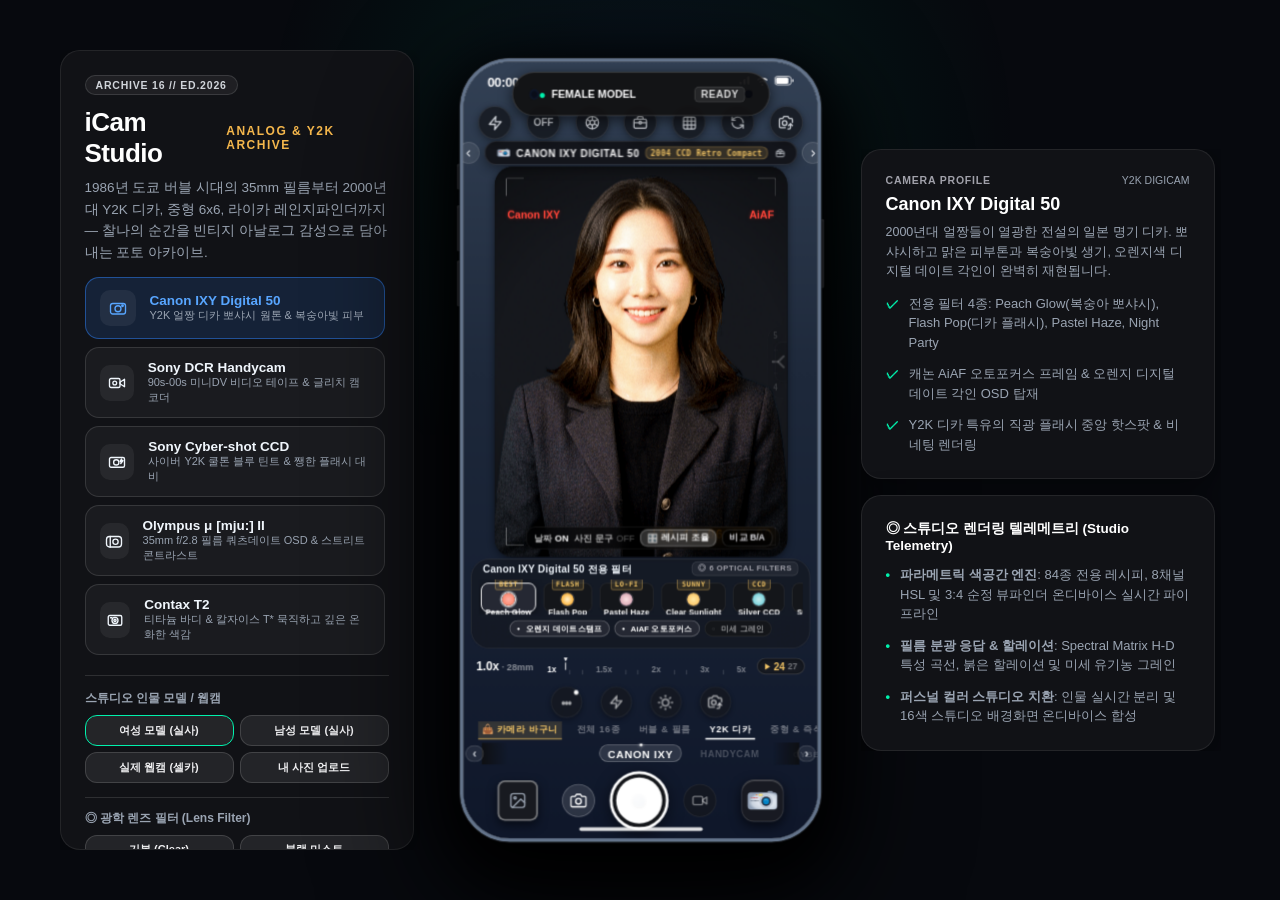
==== commit 929c6d85: "feat(filter): deliver authentic vintage film transformation and visible emulsion grain - Amplify par" ====
--- a/index.html
+++ b/index.html
@@ -516,6 +516,9 @@
               <div class="grid-cell"></div><div class="grid-cell"></div><div class="grid-cell"></div>
             </div>
 
+            <!-- Optical Lens Radial Vignette Overlay -->
+            <div class="viewfinder-vignette-overlay" id="viewfinder-vignette"></div>
+
             <!-- Mode 1: Vintage Film Overlays -->
             <div class="film-grain-layer" id="film-grain-layer">
               <svg width="0" height="0" style="position: absolute; pointer-events: none;">
--- a/style.css
+++ b/style.css
@@ -1265,14 +1265,26 @@
    [Mode 1] Vintage / Film Overlays
    ========================================================================== */
 
-/* Film Grain Overlay: High-Performance GPU-Tiled Texture (Zero iOS WebKit Composite Stalls) */
+/* Optical Lens Radial Vignette Overlay: Authentic 35mm optical fall-off framing */
+.viewfinder-vignette-overlay {
+  position: absolute;
+  inset: 0;
+  z-index: 11;
+  pointer-events: none;
+  background: radial-gradient(circle at 50% 50%, transparent 58%, rgba(0, 0, 0, 0.40) 100%);
+  opacity: 0.90;
+  transition: opacity 0.3s ease;
+}
+
+/* Film Grain Overlay: High-Performance GPU-Tiled Organic Emulsion Texture */
 .film-grain-layer {
   position: absolute;
   inset: 0;
   z-index: 12;
   pointer-events: none;
-  opacity: 0.12;
-  background-image: url("data:image/svg+xml,%3Csvg viewBox='0 0 200 200' xmlns='http://www.w3.org/2000/svg'%3E%3Cfilter id='noiseFilter'%3E%3CfeTurbulence type='fractalNoise' baseFrequency='0.85' numOctaves='2' stitchTiles='stitch'/%3E%3C/filter%3E%3Crect width='100%25' height='100%25' filter='url(%23noiseFilter)' opacity='0.22'/%3E%3C/svg%3E");
+  opacity: 0.32;
+  mix-blend-mode: overlay;
+  background-image: url("data:image/svg+xml,%3Csvg viewBox='0 0 200 200' xmlns='http://www.w3.org/2000/svg'%3E%3Cfilter id='noiseFilter'%3E%3CfeTurbulence type='fractalNoise' baseFrequency='0.85' numOctaves='2' stitchTiles='stitch'/%3E%3C/filter%3E%3Crect width='100%25' height='100%25' filter='url(%23noiseFilter)' opacity='0.48'/%3E%3C/svg%3E");
   background-repeat: repeat;
   background-size: 140px 140px;
   display: block;
